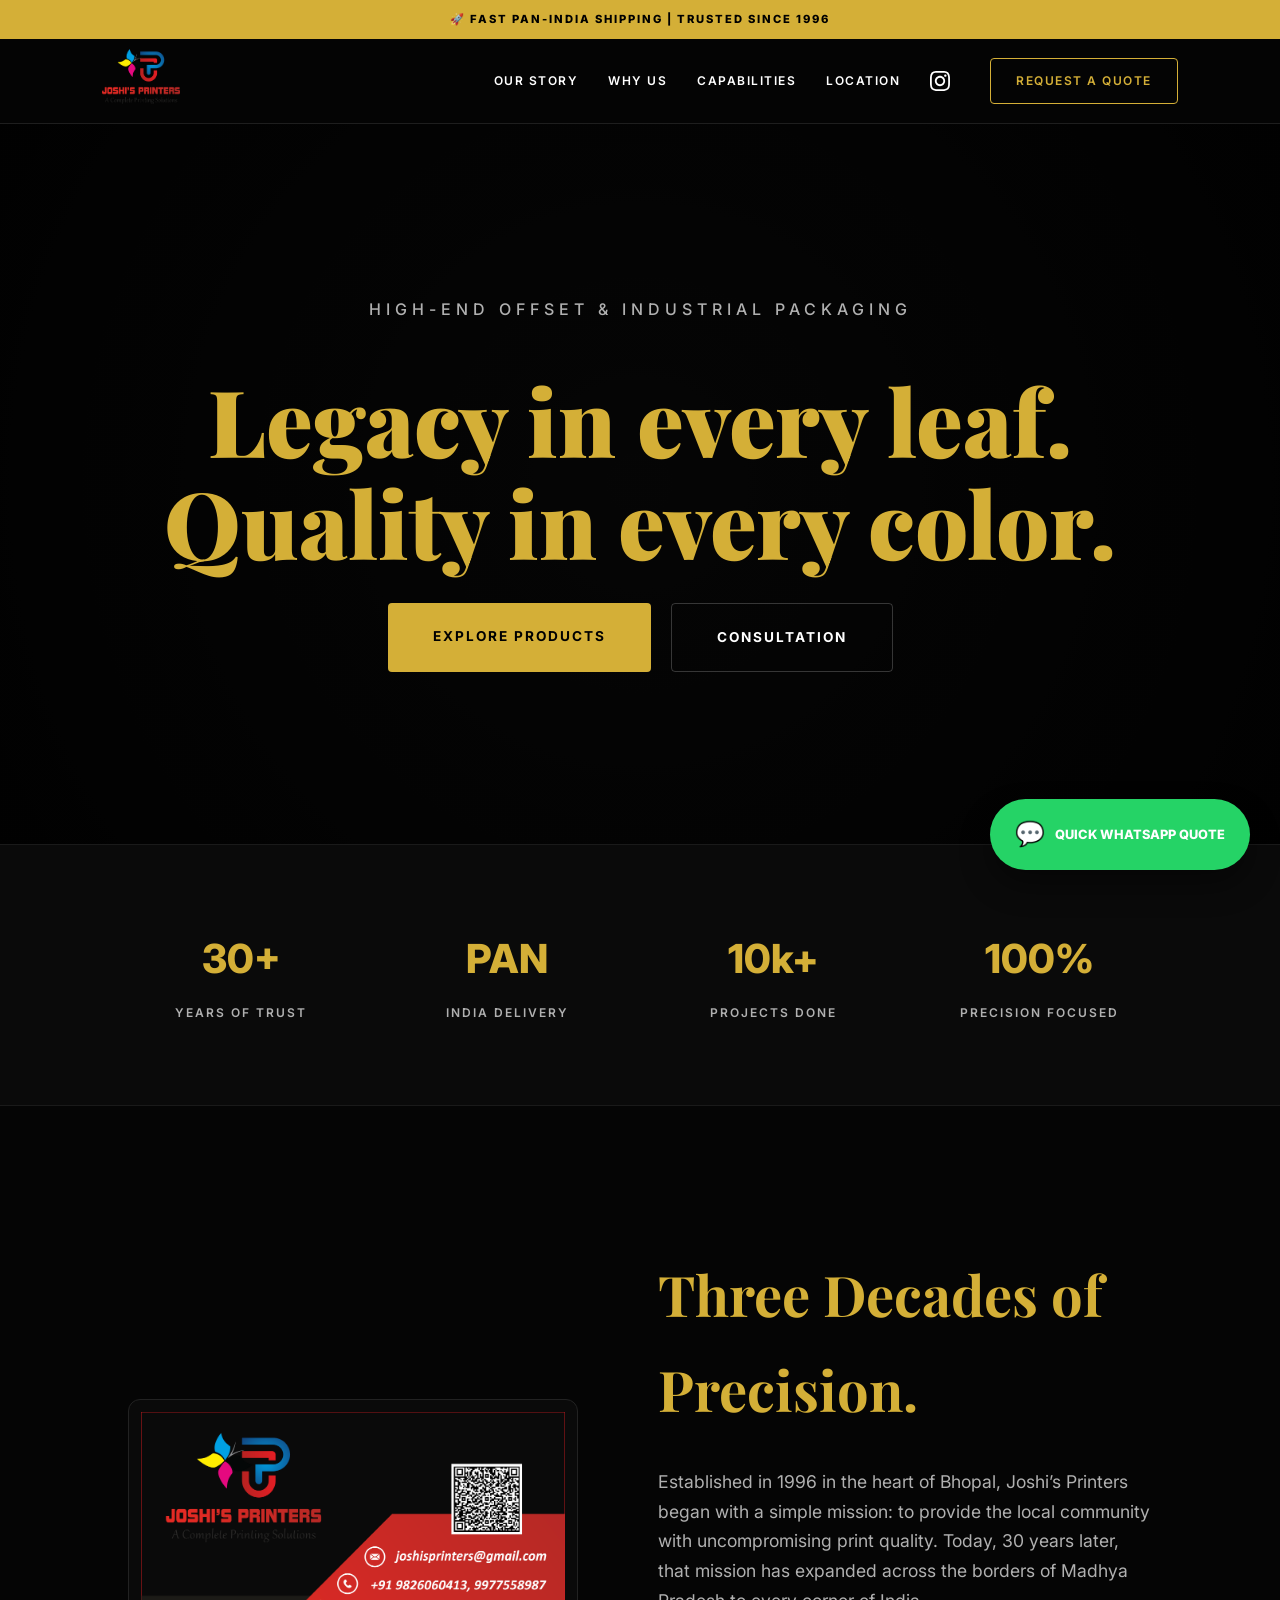
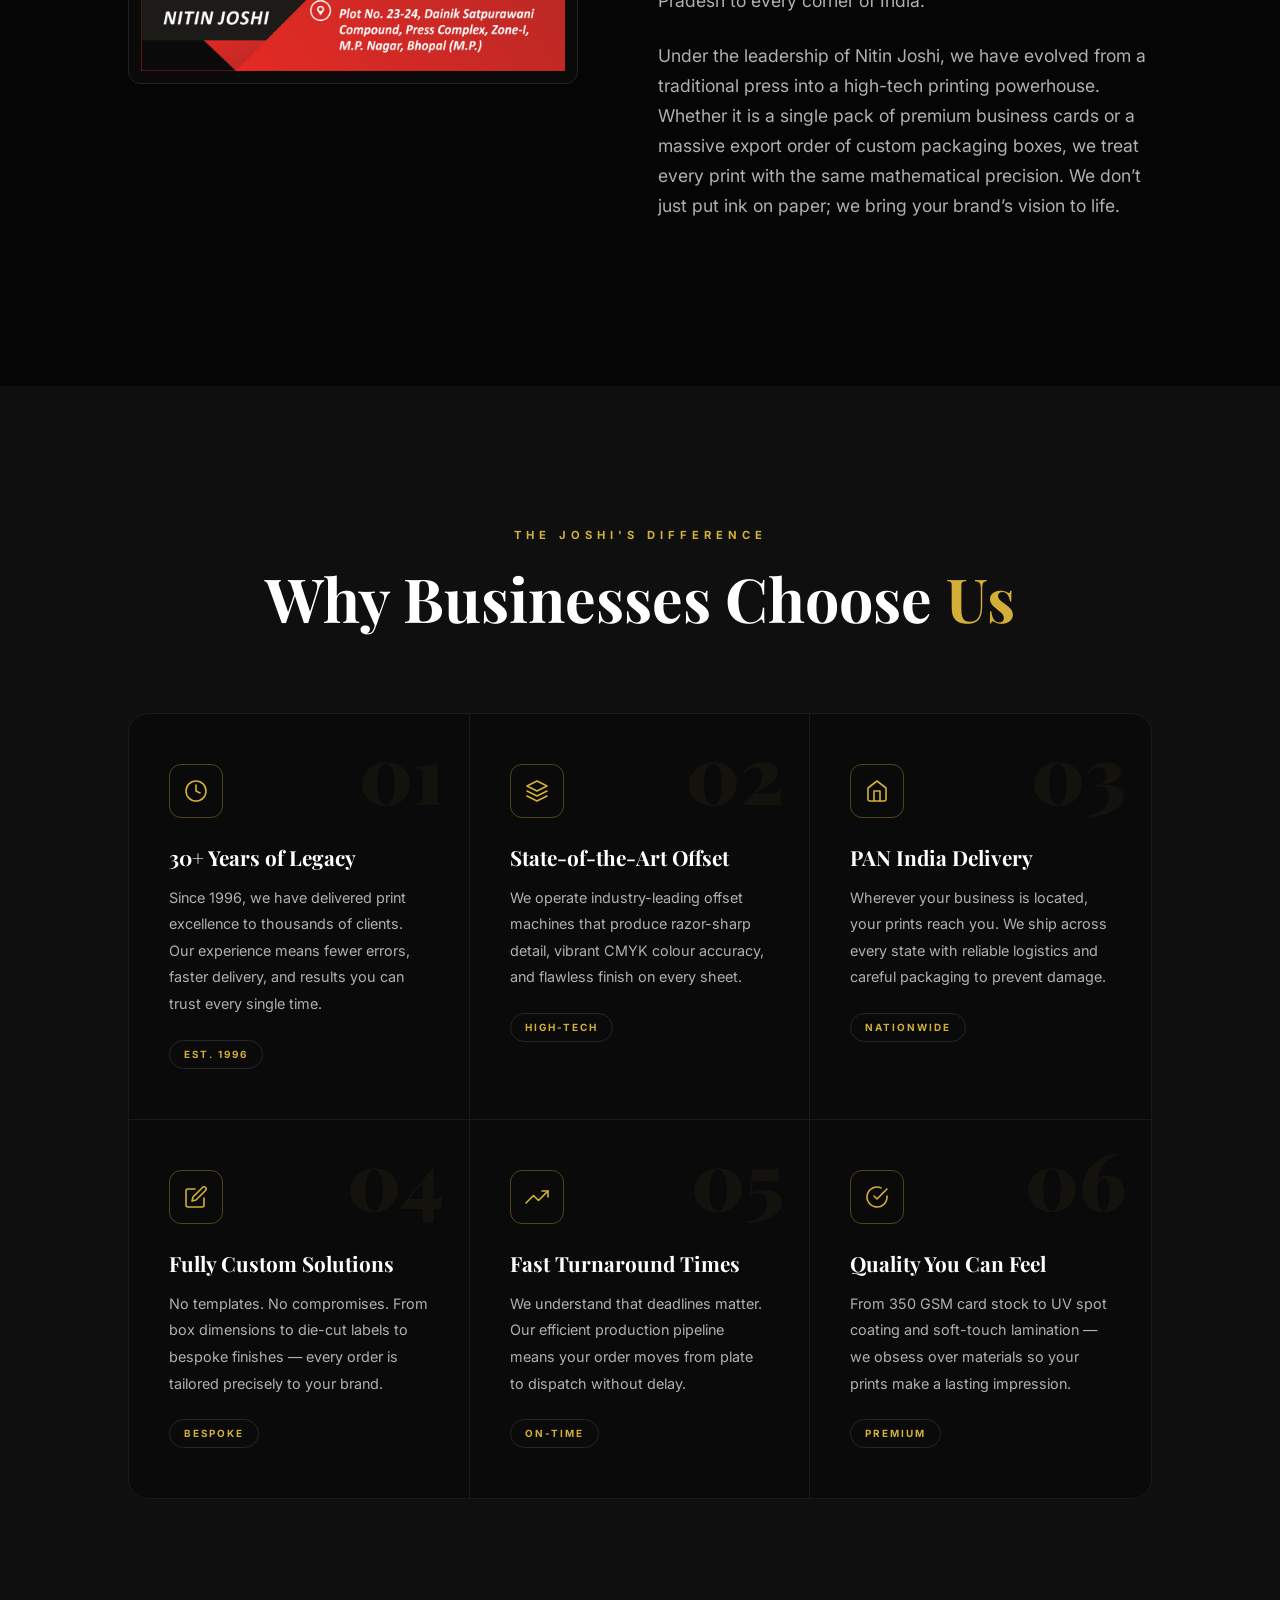
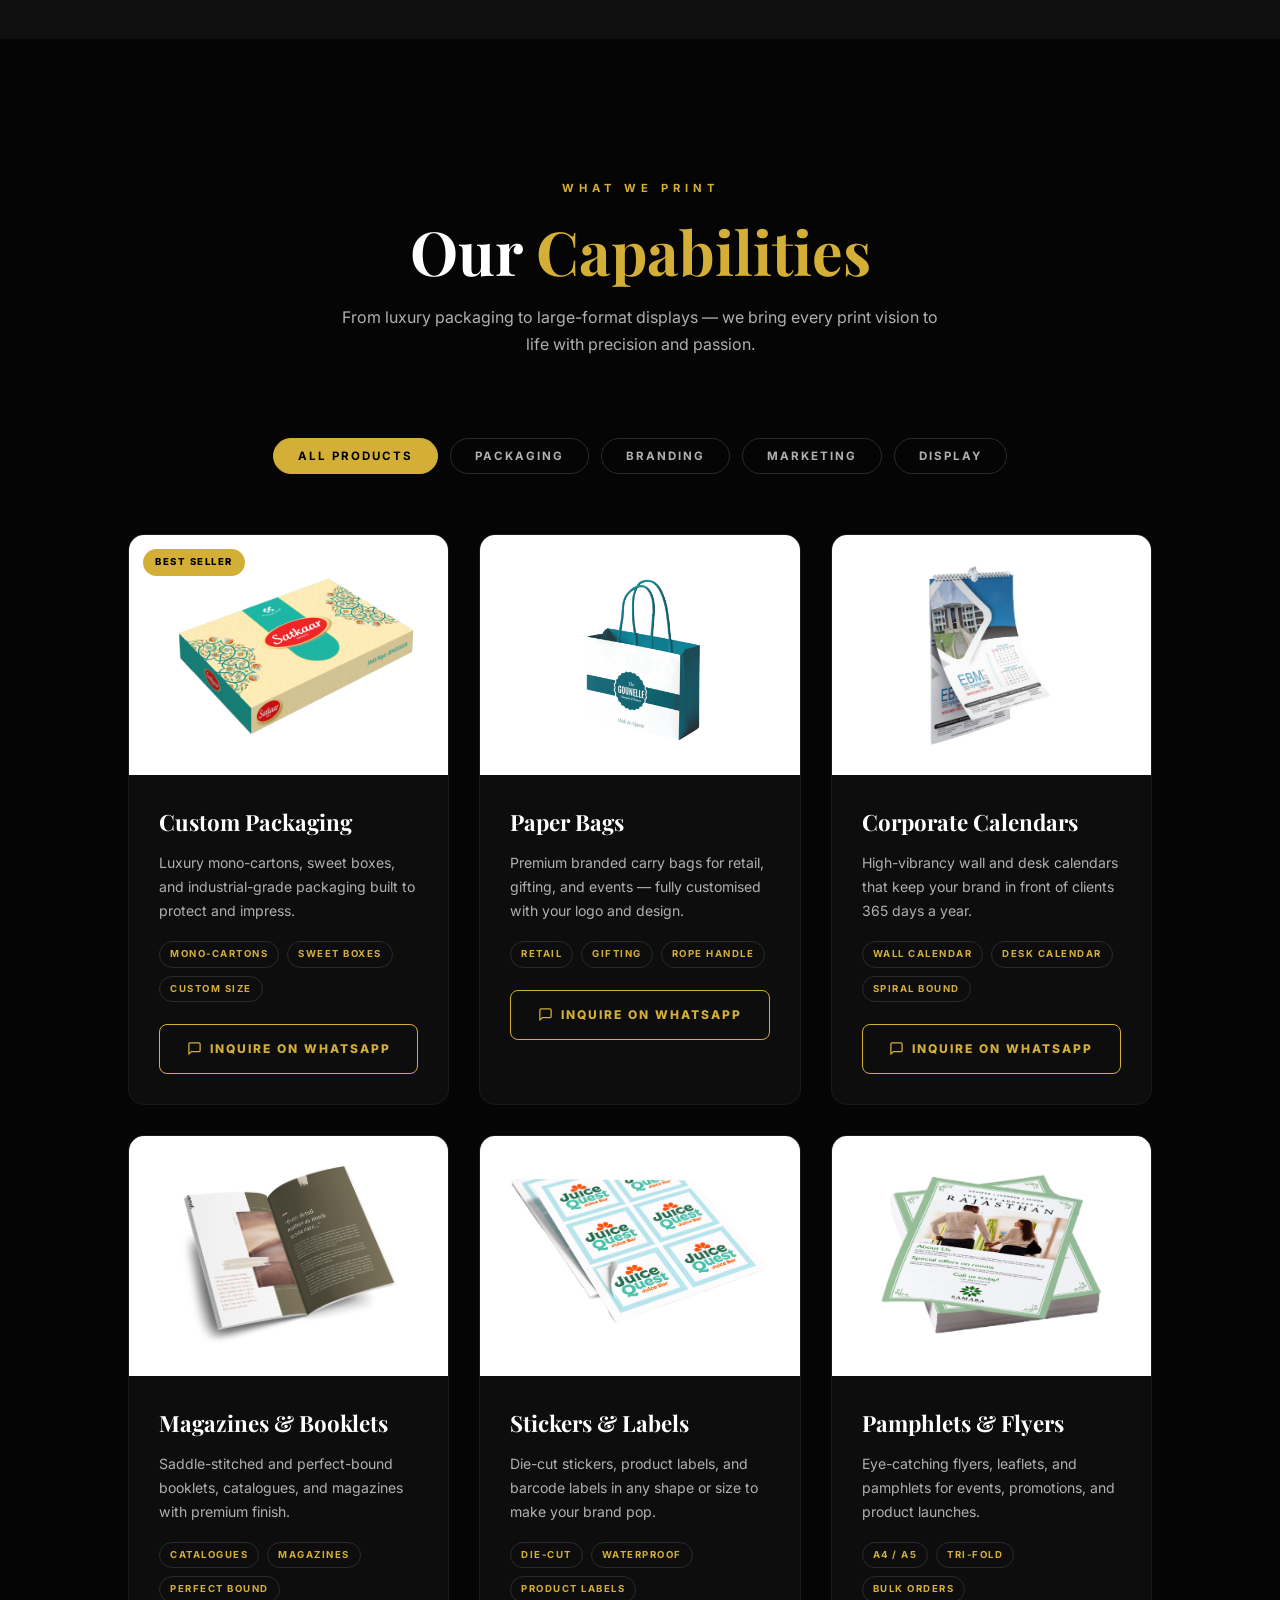
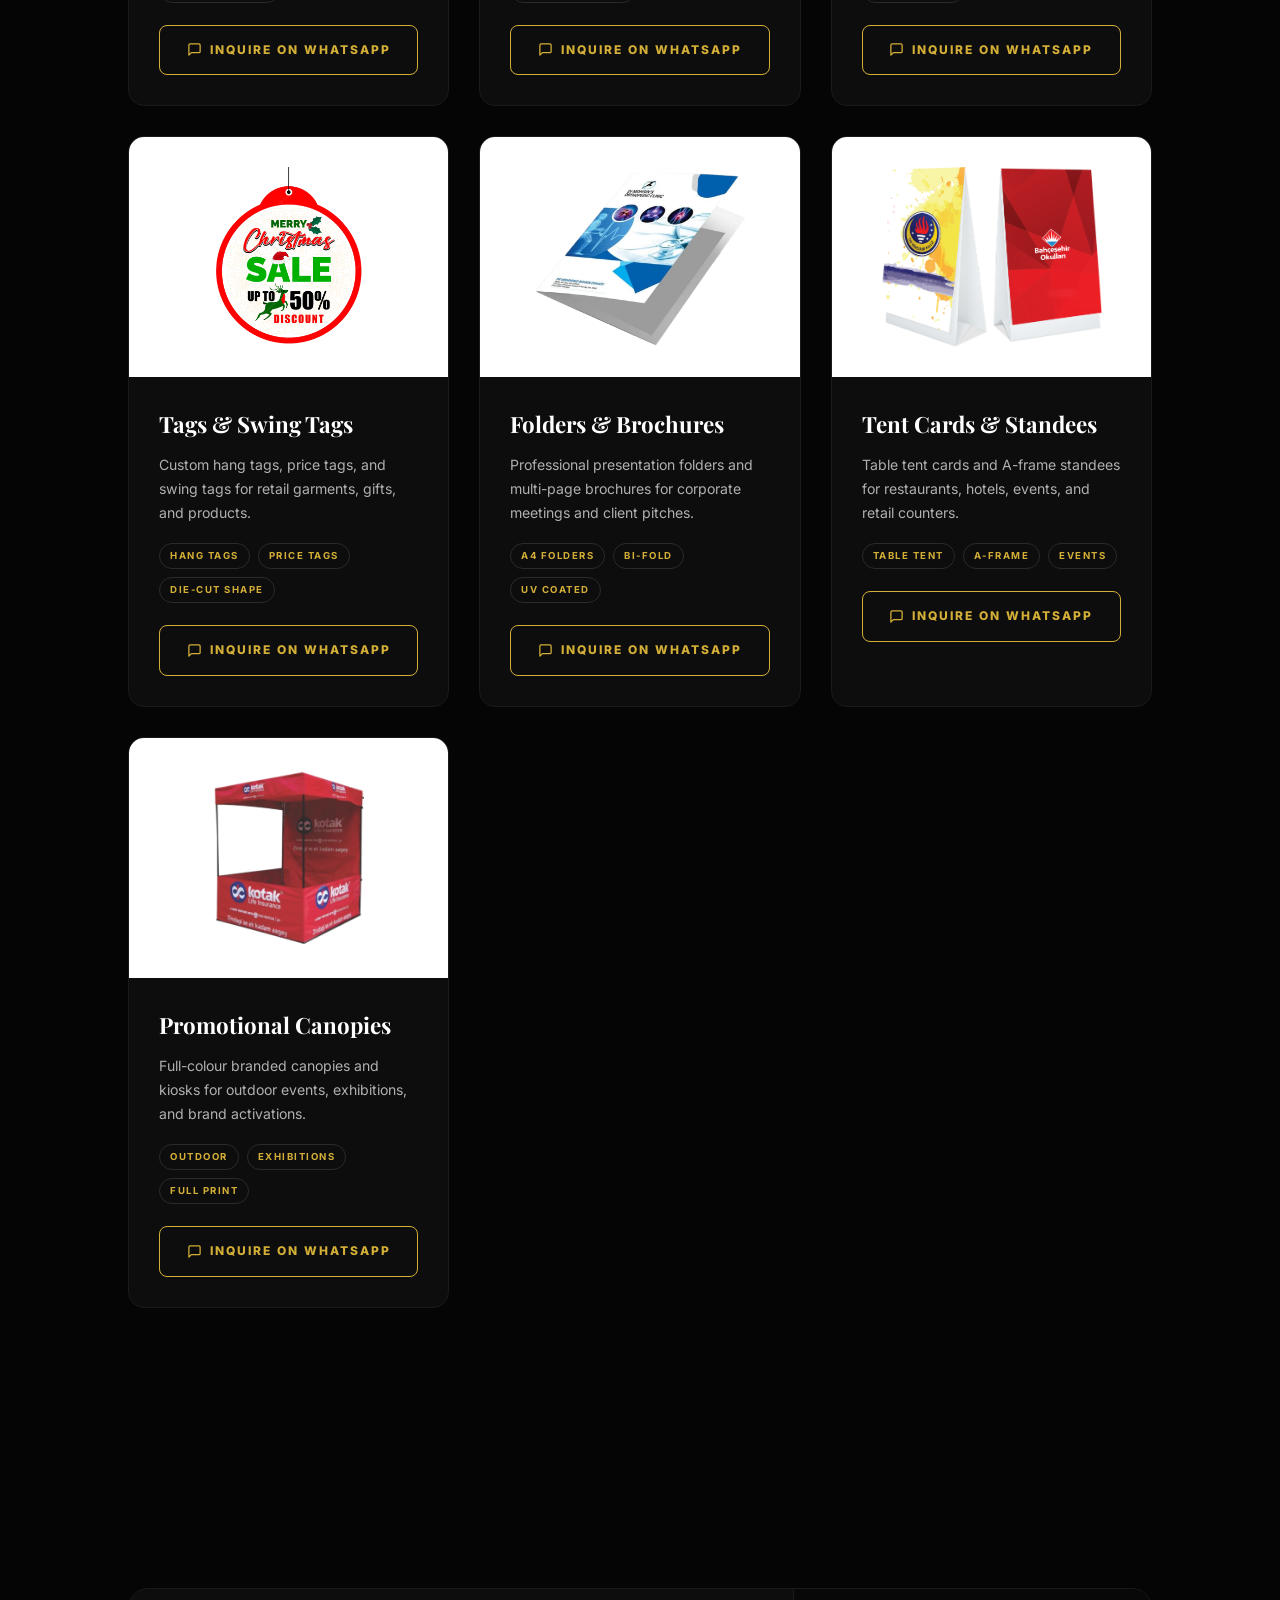
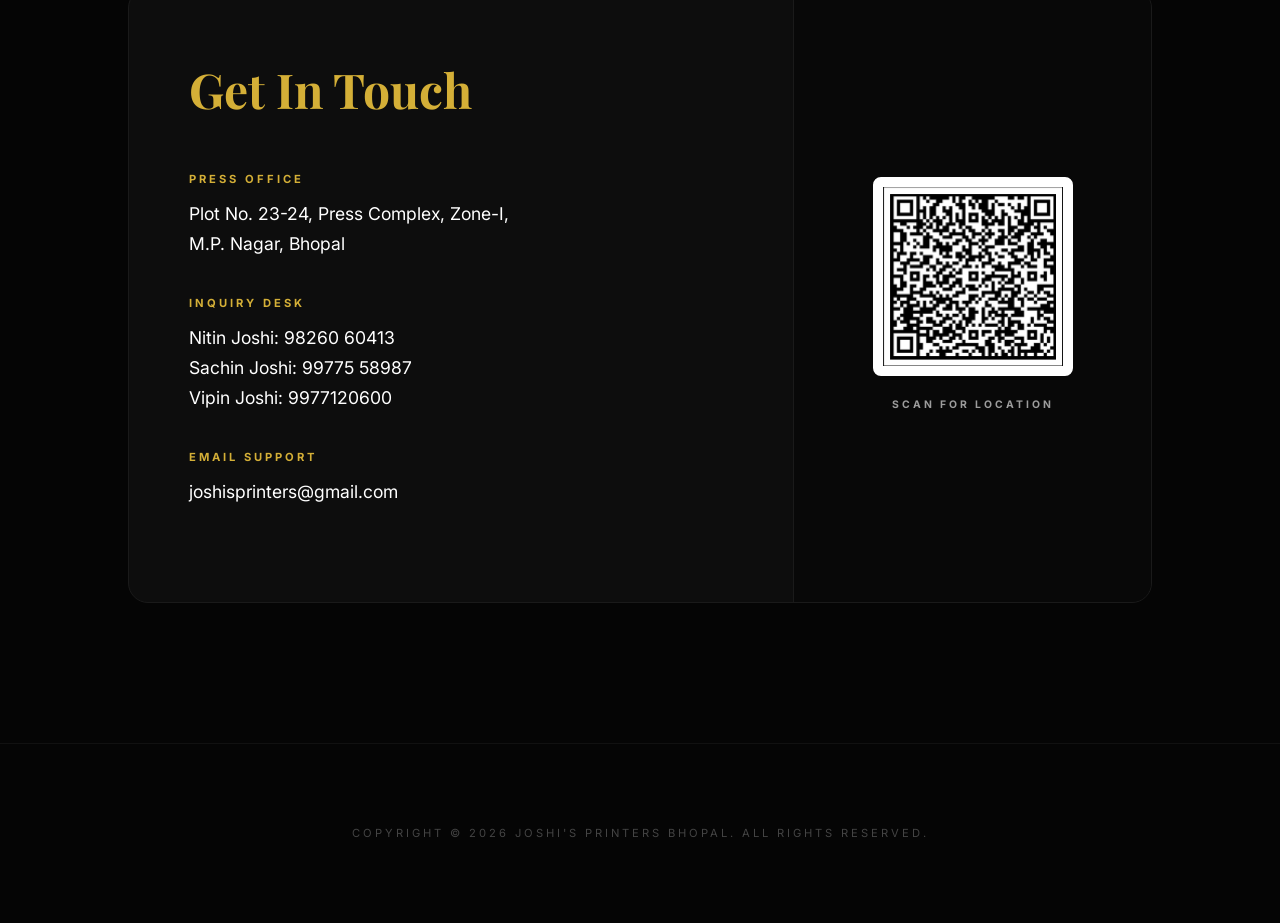
==== WEBSITE/index.html @ 4a7e97bb "Add files via upload portfolio" ====
<!DOCTYPE html>
<html lang="en">
<head>
    <meta charset="UTF-8">
    <meta name="viewport" content="width=device-width, initial-scale=1.0">
    <title>Joshi's Printers | Premium Printing & Packaging Bhopal</title>
    
    <link href="https://fonts.googleapis.com/css2?family=Inter:wght@300;400;600;700;800&family=Playfair+Display:wght@700;900&display=swap" rel="stylesheet">
    
    <style>
        :root {
            --bg-pure: #050505;
            --bg-section: #0f0f0f;
            --gold: #D4AF37;
            --text-main: #ffffff;
            --text-dim: #b0b0b0;
            --whatsapp: #25D366;
            --insta: #E4405F;
            --nav-height: 85px; 
            --transition-smooth: all 0.5s cubic-bezier(0.16, 1, 0.3, 1);
        }

        * { margin: 0; padding: 0; box-sizing: border-box; scroll-behavior: smooth; }
        body { background-color: var(--bg-pure); color: var(--text-main); font-family: 'Inter', sans-serif; line-height: 1.7; overflow-x: hidden; }

        .reveal { opacity: 0; transform: translateY(30px); transition: all 0.8s ease-out; }
        .reveal.active { opacity: 1; transform: translateY(0); }

        /* TOP BAR */
        .top-bar { background: var(--gold); color: #000; text-align: center; padding: 10px 0; font-size: 0.7rem; font-weight: 800; text-transform: uppercase; letter-spacing: 2px; z-index: 1002; }

        /* NAV */
        nav { display: flex; justify-content: space-between; align-items: center; padding: 0 8%; height: var(--nav-height); background: rgba(5,5,5,0.9); backdrop-filter: blur(15px); position: sticky; top: 0; z-index: 1000; border-bottom: 1px solid rgba(255,255,255,0.1); transition: var(--transition-smooth); }
        nav.scrolled { height: 70px; background: #000; border-bottom: 1px solid var(--gold); }
        .nav-logo img { height: 55px; width: auto; transition: var(--transition-smooth); }
        nav.scrolled .nav-logo img { height: 45px; }
        .nav-links { display: flex; gap: 30px; align-items: center; }
        .nav-links a { color: var(--text-main); text-decoration: none; font-size: 0.75rem; text-transform: uppercase; letter-spacing: 1.5px; font-weight: 600; transition: var(--transition-smooth); position: relative; }
        .nav-links a:hover { color: var(--gold); }
        .nav-links a::after { content: ''; position: absolute; width: 0; height: 1px; bottom: -5px; left: 0; background: var(--gold); transition: var(--transition-smooth); }
        .nav-links a:hover::after { width: 100%; }
        .quote-btn { border: 1px solid var(--gold); padding: 12px 25px; color: var(--gold) !important; border-radius: 4px; font-size: 0.75rem !important; margin-left: 10px; }
        .quote-btn:hover { background: var(--gold); color: #000 !important; }
        .insta-nav svg { width: 20px; height: 20px; fill: #fff; transition: var(--transition-smooth); display: block; }
        .insta-nav:hover svg { fill: var(--insta); transform: translateY(-2px); }
        .menu-toggle { display: none; cursor: pointer; flex-direction: column; gap: 6px; }
        .menu-toggle span { width: 30px; height: 2px; background: var(--gold); transition: 0.3s; }

        /* HERO */
        .hero { min-height: 80vh; display: flex; align-items: center; justify-content: center; text-align: center; padding: 100px 10%; background: linear-gradient(rgba(0,0,0,0.8), rgba(0,0,0,0.8)), radial-gradient(circle at center, #1a1a1a 0%, #050505 100%); }
        .hero-content { max-width: 1000px; width: 100%; }
        .hero h1 { font-family: 'Playfair Display', serif; font-size: clamp(2.8rem, 8vw, 5.8rem); color: var(--gold); line-height: 1.1; margin-bottom: 30px; font-weight: 900; }
        .hero p { color: var(--text-dim); margin-bottom: 45px; letter-spacing: 5px; text-transform: uppercase; font-weight: 500; font-size: 1rem; }
        .btn-container { display: flex; gap: 20px; justify-content: center; flex-wrap: wrap; }
        .btn { padding: 22px 45px; text-decoration: none; font-weight: 700; border-radius: 4px; transition: var(--transition-smooth); text-transform: uppercase; font-size: 0.85rem; letter-spacing: 2px; }
        .btn-gold { background: var(--gold); color: #000; }
        .btn-outline { background: transparent; color: #fff; border: 1px solid rgba(255,255,255,0.2); }
        .btn:hover { transform: translateY(-8px); background: #fff; color: #000; box-shadow: 0 20px 40px rgba(0,0,0,0.5); }

        /* STATS BAR */
        .values-bar { background: #0a0a0a; padding: 80px 10%; display: grid; grid-template-columns: repeat(auto-fit, minmax(200px, 1fr)); gap: 40px; border-top: 1px solid #1a1a1a; border-bottom: 1px solid #1a1a1a; }
        .value-item { text-align: center; }
        .value-item .val-num { color: var(--gold); font-size: 2.5rem; font-weight: 800; display: block; margin-bottom: 5px; }
        .value-item .val-text { color: var(--text-dim); font-size: 0.75rem; text-transform: uppercase; letter-spacing: 2px; font-weight: 600; }

        /* ABOUT */
        .section-about { padding: 140px 10%; }
        .about-grid { display: grid; grid-template-columns: 1fr 1.1fr; gap: 80px; align-items: center; max-width: 1200px; margin: 0 auto; }
        .about-img img { width: 100%; border: 1px solid #222; padding: 12px; background: #0a0a0a; border-radius: 12px; }
        .about-text h2 { font-family: 'Playfair Display', serif; font-size: clamp(2.5rem, 5vw, 3.5rem); margin-bottom: 30px; color: var(--gold); }
        .about-text p { color: var(--text-dim); font-size: 1.1rem; margin-bottom: 25px; }

        /* WHY CHOOSE US */
        .section-why { padding: 140px 10%; background: var(--bg-section); position: relative; overflow: hidden; }
        .section-why::before { content: 'WHY US'; position: absolute; top: 50%; left: 50%; transform: translate(-50%, -50%); font-family: 'Playfair Display', serif; font-size: clamp(6rem, 18vw, 15rem); font-weight: 900; color: rgba(212,175,55,0.03); white-space: nowrap; pointer-events: none; letter-spacing: 10px; z-index: 0; }
        .section-header { text-align: center; margin-bottom: 80px; position: relative; z-index: 1; }
        .section-header .eyebrow { color: var(--gold); font-size: 0.7rem; text-transform: uppercase; letter-spacing: 5px; font-weight: 700; display: block; margin-bottom: 18px; }
        .section-header h2 { font-family: 'Playfair Display', serif; font-size: clamp(2.2rem, 5vw, 3.8rem); color: var(--text-main); line-height: 1.15; }
        .section-header h2 span { color: var(--gold); }
        .why-grid { display: grid; grid-template-columns: repeat(3, 1fr); max-width: 1200px; margin: 0 auto; border: 1px solid #1a1a1a; border-radius: 20px; overflow: hidden; position: relative; z-index: 1; }
        .why-card { background: #0a0a0a; padding: 50px 40px; position: relative; transition: var(--transition-smooth); border-right: 1px solid #1a1a1a; border-bottom: 1px solid #1a1a1a; overflow: hidden; }
        .why-card:nth-child(3n) { border-right: none; }
        .why-card:nth-child(n+4) { border-bottom: none; }
        .why-card::after { content: ''; position: absolute; bottom: 0; left: 0; width: 0; height: 2px; background: var(--gold); transition: var(--transition-smooth); }
        .why-card:hover { background: #111; }
        .why-card:hover::after { width: 100%; }
        .why-card:hover .why-icon-wrap { background: var(--gold); border-color: var(--gold); }
        .why-card:hover .why-icon-wrap svg { stroke: #000; }
        .why-num { position: absolute; top: 18px; right: 25px; font-family: 'Playfair Display', serif; font-size: 5rem; font-weight: 900; color: rgba(212,175,55,0.05); line-height: 1; transition: var(--transition-smooth); user-select: none; }
        .why-card:hover .why-num { color: rgba(212,175,55,0.12); }
        .why-icon-wrap { width: 54px; height: 54px; border: 1px solid rgba(212,175,55,0.35); border-radius: 12px; display: flex; align-items: center; justify-content: center; margin-bottom: 26px; transition: var(--transition-smooth); }
        .why-icon-wrap svg { width: 24px; height: 24px; stroke: var(--gold); fill: none; stroke-width: 1.6; stroke-linecap: round; stroke-linejoin: round; transition: var(--transition-smooth); }
        .why-card h3 { font-family: 'Playfair Display', serif; font-size: 1.3rem; color: var(--text-main); margin-bottom: 14px; line-height: 1.3; }
        .why-card p { color: var(--text-dim); font-size: 0.9rem; line-height: 1.85; }
        .why-tag { display: inline-block; margin-top: 22px; padding: 5px 14px; border: 1px solid #252525; border-radius: 20px; font-size: 0.62rem; letter-spacing: 2px; text-transform: uppercase; color: var(--gold); font-weight: 700; }

        /* CAPABILITIES */
        .section-work { padding: 140px 10%; background: var(--bg-pure); }
        .work-section-header { text-align: center; margin-bottom: 80px; }
        .work-section-header .eyebrow { color: var(--gold); font-size: 0.7rem; text-transform: uppercase; letter-spacing: 5px; font-weight: 700; display: block; margin-bottom: 18px; }
        .work-section-header h2 { font-family: 'Playfair Display', serif; font-size: clamp(2.2rem, 5vw, 3.8rem); color: var(--text-main); line-height: 1.15; }
        .work-section-header h2 span { color: var(--gold); }
        .work-section-header p { color: var(--text-dim); margin-top: 18px; font-size: 1rem; max-width: 600px; margin-left: auto; margin-right: auto; }

        /* FILTER TABS */
        .filter-tabs { display: flex; justify-content: center; gap: 12px; flex-wrap: wrap; margin-bottom: 60px; }
        .filter-btn { padding: 10px 24px; border: 1px solid #2a2a2a; background: transparent; color: var(--text-dim); font-size: 0.72rem; font-weight: 700; text-transform: uppercase; letter-spacing: 2px; border-radius: 30px; cursor: pointer; transition: var(--transition-smooth); font-family: 'Inter', sans-serif; }
        .filter-btn:hover, .filter-btn.active { background: var(--gold); color: #000; border-color: var(--gold); }

        /* PRODUCT GRID */
        .work-grid { display: grid; grid-template-columns: repeat(auto-fill, minmax(300px, 1fr)); gap: 30px; max-width: 1300px; margin: 0 auto; }

        .work-card { background: #0d0d0d; border: 1px solid #1a1a1a; border-radius: 16px; overflow: hidden; transition: var(--transition-smooth); position: relative; }
        .work-card:hover { transform: translateY(-10px); border-color: var(--gold); box-shadow: 0 25px 50px rgba(0,0,0,0.6); }

        .work-img { height: 240px; background: #fff; display: flex; align-items: center; justify-content: center; padding: 30px; overflow: hidden; position: relative; }
        .work-img img { max-width: 100%; max-height: 100%; object-fit: contain; transition: var(--transition-smooth); }
        .work-card:hover .work-img img { transform: scale(1.06); }

        .work-badge { position: absolute; top: 14px; left: 14px; background: var(--gold); color: #000; font-size: 0.6rem; font-weight: 800; text-transform: uppercase; letter-spacing: 1.5px; padding: 5px 12px; border-radius: 20px; }

        .work-info { padding: 28px 30px 30px; }
        .work-info h3 { font-family: 'Playfair Display', serif; font-size: 1.4rem; color: var(--text-main); margin-bottom: 10px; }
        .work-info p { color: var(--text-dim); font-size: 0.88rem; line-height: 1.7; margin-bottom: 18px; }

        .work-tags { display: flex; flex-wrap: wrap; gap: 8px; margin-bottom: 22px; }
        .work-tag { font-size: 0.6rem; font-weight: 700; text-transform: uppercase; letter-spacing: 1.5px; color: var(--gold); border: 1px solid #2a2a2a; padding: 4px 10px; border-radius: 20px; }

        .shop-btn { display: flex; align-items: center; justify-content: center; gap: 8px; width: 100%; background: transparent; color: var(--gold); text-decoration: none; padding: 14px; font-size: 0.75rem; font-weight: 800; text-transform: uppercase; border-radius: 8px; letter-spacing: 2px; transition: 0.3s; border: 1px solid var(--gold); }
        .shop-btn:hover { background: var(--gold); color: #000; }
        .shop-btn svg { width: 15px; height: 15px; fill: none; stroke: currentColor; stroke-width: 2; stroke-linecap: round; stroke-linejoin: round; }

        /* CONTACT */
        .section-contact { padding: 140px 10%; }
        .contact-box { background: #0d0d0d; border: 1px solid #1a1a1a; display: grid; grid-template-columns: 1.3fr 0.7fr; max-width: 1100px; margin: 0 auto; border-radius: 20px; overflow: hidden; }
        .contact-details { padding: 60px; }
        .detail-item label { color: var(--gold); font-size: 0.7rem; text-transform: uppercase; letter-spacing: 3px; display: block; margin-bottom: 10px; font-weight: 700; }
        .detail-item p { margin-bottom: 35px; font-size: 1.1rem; color: var(--text-main); }
        .qr-side { background: #080808; display: flex; flex-direction: column; align-items: center; justify-content: center; padding: 40px; border-left: 1px solid #1a1a1a; }
        .qr-side img { width: 200px; border: 10px solid #fff; margin-bottom: 20px; border-radius: 8px; }

        /* FLOATING WHATSAPP */
        .float-ws { position: fixed; bottom: 30px; right: 30px; background: var(--whatsapp); color: white; padding: 15px 25px; border-radius: 50px; text-decoration: none; font-size: 0.8rem; font-weight: 800; box-shadow: 0 15px 30px rgba(0,0,0,0.4); z-index: 2000; display: flex; align-items: center; gap: 10px; transition: var(--transition-smooth); }
        .float-ws:hover { transform: scale(1.05); background: #1eb956; }

        footer { text-align: center; padding: 80px 10%; color: #444; border-top: 1px solid #111; font-size: 0.7rem; letter-spacing: 3px; }

        /* RESPONSIVE */
        @media (max-width: 968px) {
            .nav-links { position: fixed; top: var(--nav-height); left: -100%; flex-direction: column; background: #000; width: 100%; padding: 50px 0; transition: 0.5s; border-bottom: 1px solid var(--gold); }
            .nav-links.active { left: 0; }
            .menu-toggle { display: flex; }
            .about-grid, .contact-box { grid-template-columns: 1fr; }
            .why-grid { grid-template-columns: 1fr; }
            .why-card { border-right: none !important; }
            .why-card:last-child { border-bottom: none; }
            .hero h1 { font-size: 3.2rem; }
            .contact-details { padding: 40px; }
            .qr-side { border-left: none; border-top: 1px solid #1a1a1a; }
            .work-grid { grid-template-columns: 1fr; }
        }
    </style>
</head>
<body>

    <div class="top-bar">🚀 Fast PAN-India Shipping | Trusted Since 1996</div>

    <a href="https://wa.me/919826060413?text=Namaste!%20I'm%20interested%20in%20your%20printing%20services." class="float-ws" target="_blank">
        <span style="font-size: 1.5rem;">💬</span> QUICK WHATSAPP QUOTE
    </a>

    <nav id="mainNav">
        <div class="nav-logo">
            <img src="001.png" alt="Joshi's Printers Logo">
        </div>
        <div class="menu-toggle" id="mobile-menu">
            <span></span><span></span><span></span>
        </div>
        <div class="nav-links" id="nav-menu">
            <a href="#about">Our Story</a>
            <a href="#why">Why Us</a>
            <a href="#work">Capabilities</a>
            <a href="#contact">Location</a>
            <a href="https://www.instagram.com/joshisprintersbpl" target="_blank" class="insta-nav">
                <svg viewBox="0 0 24 24" xmlns="http://www.w3.org/2000/svg"><path d="M12 2.163c3.204 0 3.584.012 4.85.07 1.366.062 2.633.332 3.608 1.308.975.975 1.245 2.242 1.308 3.607.058 1.266.07 1.646.07 4.85s-.012 3.584-.07 4.85c-.062 1.366-.332 2.633-1.308 3.608-.975.975-2.242 1.245-3.607 1.308-1.266.058-1.646.07-4.85.07s-3.584-.012-4.85-.07c-1.366-.062-2.633-.332-3.608-1.308-.975-.975-1.245-2.242-1.308-3.607-.058-1.266-.07-1.646-.07-4.85s.012-3.584.07-4.85c.062-1.366.332-2.633 1.308-3.608.975-.975 2.242-1.245 3.607-1.308 1.266-.058 1.646-.07 4.85-.07zm0-2.163c-3.259 0-3.667.014-4.947.072-4.358.2-6.78 2.618-6.98 6.98-.059 1.281-.073 1.689-.073 4.948s.014 3.667.072 4.947c.2 4.358 2.618 6.78 6.98 6.98 1.281.058 1.689.072 4.948.072s3.667-.014 4.947-.072c4.358-.2 6.78-2.618 6.98-6.98.058-1.281.072-1.689.072-4.948s-.014-3.667-.072-4.947c-.2-4.358-2.618-6.78-6.98-6.98-1.281-.058-1.689-.072-4.948-.072zm0 5.838c-3.403 0-6.162 2.759-6.162 6.162s2.759 6.163 6.162 6.163 6.162-2.759 6.162-6.163-2.759-6.162-6.162-6.162zm0 10.162c-2.209 0-4-1.79-4-4s1.791-4 4-4 4 1.791 4 4-1.791 4-4 4zm6.406-11.845c-.796 0-1.441.645-1.441 1.44s.645 1.44 1.441 1.44c.795 0 1.439-.645 1.439-1.44s-.644-1.44-1.439-1.44z"/></svg>
            </a>
            <a href="#contact" class="quote-btn">REQUEST A QUOTE</a>
        </div>
    </nav>

    <!-- HERO -->
    <header class="hero">
        <div class="hero-content reveal">
            <p>High-End Offset & Industrial Packaging</p>
            <h1>Legacy in every leaf.<br>Quality in every color.</h1>
            <div class="btn-container">
                <a href="#work" class="btn btn-gold">Explore Products</a>
                <a href="https://wa.me/919826060413" class="btn btn-outline">Consultation</a>
            </div>
        </div>
    </header>

    <!-- STATS -->
    <div class="values-bar reveal">
        <div class="value-item"><span class="val-num">30+</span><span class="val-text">Years of Trust</span></div>
        <div class="value-item"><span class="val-num">PAN</span><span class="val-text">India Delivery</span></div>
        <div class="value-item"><span class="val-num">10k+</span><span class="val-text">Projects Done</span></div>
        <div class="value-item"><span class="val-num">100%</span><span class="val-text">Precision Focused</span></div>
    </div>

    <!-- ABOUT -->
    <section class="section-about" id="about">
        <div class="about-grid">
            <div class="about-img reveal">
                <img src="003.png" alt="Joshi's Printers Offset Facility">
            </div>
            <div class="about-text reveal">
                <h2>Three Decades of Precision.</h2>
                <p>Established in 1996 in the heart of Bhopal, Joshi’s Printers began with a simple mission: to provide the local community with uncompromising print quality. Today, 30 years later, that mission has expanded across the borders of Madhya Pradesh to every corner of India.</p>
                <p>Under the leadership of Nitin Joshi, we have evolved from a traditional press into a high-tech printing powerhouse. Whether it is a single pack of premium business cards or a massive export order of custom packaging boxes, we treat every print with the same mathematical precision. We don’t just put ink on paper; we bring your brand’s vision to life.</p>
            </div>
        </div>
    </section>

    <!-- WHY CHOOSE US -->
    <section class="section-why" id="why">
        <div class="section-header reveal">
            <span class="eyebrow">The Joshi's Difference</span>
            <h2>Why Businesses Choose <span>Us</span></h2>
        </div>
        <div class="why-grid">
            <div class="why-card reveal">
                <span class="why-num">01</span>
                <div class="why-icon-wrap"><svg viewBox="0 0 24 24"><circle cx="12" cy="12" r="10"/><path d="M12 6v6l4 2"/></svg></div>
                <h3>30+ Years of Legacy</h3>
                <p>Since 1996, we have delivered print excellence to thousands of clients. Our experience means fewer errors, faster delivery, and results you can trust every single time.</p>
                <span class="why-tag">Est. 1996</span>
            </div>
            <div class="why-card reveal">
                <span class="why-num">02</span>
                <div class="why-icon-wrap"><svg viewBox="0 0 24 24"><path d="M12 2L2 7l10 5 10-5-10-5z"/><path d="M2 17l10 5 10-5"/><path d="M2 12l10 5 10-5"/></svg></div>
                <h3>State-of-the-Art Offset</h3>
                <p>We operate industry-leading offset machines that produce razor-sharp detail, vibrant CMYK colour accuracy, and flawless finish on every sheet.</p>
                <span class="why-tag">High-Tech</span>
            </div>
            <div class="why-card reveal">
                <span class="why-num">03</span>
                <div class="why-icon-wrap"><svg viewBox="0 0 24 24"><path d="M3 9l9-7 9 7v11a2 2 0 01-2 2H5a2 2 0 01-2-2z"/><polyline points="9 22 9 12 15 12 15 22"/></svg></div>
                <h3>PAN India Delivery</h3>
                <p>Wherever your business is located, your prints reach you. We ship across every state with reliable logistics and careful packaging to prevent damage.</p>
                <span class="why-tag">Nationwide</span>
            </div>
            <div class="why-card reveal">
                <span class="why-num">04</span>
                <div class="why-icon-wrap"><svg viewBox="0 0 24 24"><path d="M11 4H4a2 2 0 00-2 2v14a2 2 0 002 2h14a2 2 0 002-2v-7"/><path d="M18.5 2.5a2.121 2.121 0 013 3L12 15l-4 1 1-4 9.5-9.5z"/></svg></div>
                <h3>Fully Custom Solutions</h3>
                <p>No templates. No compromises. From box dimensions to die-cut labels to bespoke finishes — every order is tailored precisely to your brand.</p>
                <span class="why-tag">Bespoke</span>
            </div>
            <div class="why-card reveal">
                <span class="why-num">05</span>
                <div class="why-icon-wrap"><svg viewBox="0 0 24 24"><polyline points="23 6 13.5 15.5 8.5 10.5 1 18"/><polyline points="17 6 23 6 23 12"/></svg></div>
                <h3>Fast Turnaround Times</h3>
                <p>We understand that deadlines matter. Our efficient production pipeline means your order moves from plate to dispatch without delay.</p>
                <span class="why-tag">On-Time</span>
            </div>
            <div class="why-card reveal">
                <span class="why-num">06</span>
                <div class="why-icon-wrap"><svg viewBox="0 0 24 24"><path d="M22 11.08V12a10 10 0 11-5.93-9.14"/><polyline points="22 4 12 14.01 9 11.01"/></svg></div>
                <h3>Quality You Can Feel</h3>
                <p>From 350 GSM card stock to UV spot coating and soft-touch lamination — we obsess over materials so your prints make a lasting impression.</p>
                <span class="why-tag">Premium</span>
            </div>
        </div>
    </section>

    <!-- CAPABILITIES -->
    <section class="section-work" id="work">
        <div class="work-section-header reveal">
            <span class="eyebrow">What We Print</span>
            <h2>Our <span>Capabilities</span></h2>
            <p>From luxury packaging to large-format displays — we bring every print vision to life with precision and passion.</p>
        </div>

        <div class="filter-tabs reveal">
            <button class="filter-btn active" onclick="filterCards('all', this)">All Products</button>
            <button class="filter-btn" onclick="filterCards('packaging', this)">Packaging</button>
            <button class="filter-btn" onclick="filterCards('branding', this)">Branding</button>
            <button class="filter-btn" onclick="filterCards('marketing', this)">Marketing</button>
            <button class="filter-btn" onclick="filterCards('display', this)">Display</button>
        </div>

        <div class="work-grid">

            <div class="work-card reveal" data-category="packaging">
                <div class="work-img">
                    <span class="work-badge">Best Seller</span>
                    <img src="007.png" alt="Custom Packaging">
                </div>
                <div class="work-info">
                    <h3>Custom Packaging</h3>
                    <p>Luxury mono-cartons, sweet boxes, and industrial-grade packaging built to protect and impress.</p>
                    <div class="work-tags">
                        <span class="work-tag">Mono-Cartons</span>
                        <span class="work-tag">Sweet Boxes</span>
                        <span class="work-tag">Custom Size</span>
                    </div>
                    <a href="https://wa.me/919826060413?text=Hi!%20I'm%20interested%20in%20Custom%20Packaging." class="shop-btn">
                        <svg viewBox="0 0 24 24"><path d="M21 15a2 2 0 01-2 2H7l-4 4V5a2 2 0 012-2h14a2 2 0 012 2z"/></svg>
                        Inquire on WhatsApp
                    </a>
                </div>
            </div>

            <div class="work-card reveal" data-category="packaging">
                <div class="work-img">
                    <img src="008.png" alt="Paper Bags">
                </div>
                <div class="work-info">
                    <h3>Paper Bags</h3>
                    <p>Premium branded carry bags for retail, gifting, and events — fully customised with your logo and design.</p>
                    <div class="work-tags">
                        <span class="work-tag">Retail</span>
                        <span class="work-tag">Gifting</span>
                        <span class="work-tag">Rope Handle</span>
                    </div>
                    <a href="https://wa.me/919826060413?text=Hi!%20I'm%20interested%20in%20Paper%20Bags." class="shop-btn">
                        <svg viewBox="0 0 24 24"><path d="M21 15a2 2 0 01-2 2H7l-4 4V5a2 2 0 012-2h14a2 2 0 012 2z"/></svg>
                        Inquire on WhatsApp
                    </a>
                </div>
            </div>

            <div class="work-card reveal" data-category="branding">
                <div class="work-img">
                    <img src="004.png" alt="Calendars">
                </div>
                <div class="work-info">
                    <h3>Corporate Calendars</h3>
                    <p>High-vibrancy wall and desk calendars that keep your brand in front of clients 365 days a year.</p>
                    <div class="work-tags">
                        <span class="work-tag">Wall Calendar</span>
                        <span class="work-tag">Desk Calendar</span>
                        <span class="work-tag">Spiral Bound</span>
                    </div>
                    <a href="https://wa.me/919826060413?text=Hi!%20I'm%20interested%20in%20Calendars." class="shop-btn">
                        <svg viewBox="0 0 24 24"><path d="M21 15a2 2 0 01-2 2H7l-4 4V5a2 2 0 012-2h14a2 2 0 012 2z"/></svg>
                        Inquire on WhatsApp
                    </a>
                </div>
            </div>

            <div class="work-card reveal" data-category="branding">
                <div class="work-img">
                    <img src="005.png" alt="Magazines & Booklets">
                </div>
                <div class="work-info">
                    <h3>Magazines & Booklets</h3>
                    <p>Saddle-stitched and perfect-bound booklets, catalogues, and magazines with premium finish.</p>
                    <div class="work-tags">
                        <span class="work-tag">Catalogues</span>
                        <span class="work-tag">Magazines</span>
                        <span class="work-tag">Perfect Bound</span>
                    </div>
                    <a href="https://wa.me/919826060413?text=Hi!%20I'm%20interested%20in%20Magazines%20and%20Booklets." class="shop-btn">
                        <svg viewBox="0 0 24 24"><path d="M21 15a2 2 0 01-2 2H7l-4 4V5a2 2 0 012-2h14a2 2 0 012 2z"/></svg>
                        Inquire on WhatsApp
                    </a>
                </div>
            </div>

            <div class="work-card reveal" data-category="marketing">
                <div class="work-img">
                    <img src="009.png" alt="Stickers & Labels">
                </div>
                <div class="work-info">
                    <h3>Stickers & Labels</h3>
                    <p>Die-cut stickers, product labels, and barcode labels in any shape or size to make your brand pop.</p>
                    <div class="work-tags">
                        <span class="work-tag">Die-Cut</span>
                        <span class="work-tag">Waterproof</span>
                        <span class="work-tag">Product Labels</span>
                    </div>
                    <a href="https://wa.me/919826060413?text=Hi!%20I'm%20interested%20in%20Stickers%20and%20Labels." class="shop-btn">
                        <svg viewBox="0 0 24 24"><path d="M21 15a2 2 0 01-2 2H7l-4 4V5a2 2 0 012-2h14a2 2 0 012 2z"/></svg>
                        Inquire on WhatsApp
                    </a>
                </div>
            </div>

            <div class="work-card reveal" data-category="marketing">
                <div class="work-img">
                    <img src="010.png" alt="Pamphlets & Flyers">
                </div>
                <div class="work-info">
                    <h3>Pamphlets & Flyers</h3>
                    <p>Eye-catching flyers, leaflets, and pamphlets for events, promotions, and product launches.</p>
                    <div class="work-tags">
                        <span class="work-tag">A4 / A5</span>
                        <span class="work-tag">Tri-Fold</span>
                        <span class="work-tag">Bulk Orders</span>
                    </div>
                    <a href="https://wa.me/919826060413?text=Hi!%20I'm%20interested%20in%20Pamphlets%20and%20Flyers." class="shop-btn">
                        <svg viewBox="0 0 24 24"><path d="M21 15a2 2 0 01-2 2H7l-4 4V5a2 2 0 012-2h14a2 2 0 012 2z"/></svg>
                        Inquire on WhatsApp
                    </a>
                </div>
            </div>

            <div class="work-card reveal" data-category="marketing">
                <div class="work-img">
                    <img src="011.png" alt="Tags & Swing Tags">
                </div>
                <div class="work-info">
                    <h3>Tags & Swing Tags</h3>
                    <p>Custom hang tags, price tags, and swing tags for retail garments, gifts, and products.</p>
                    <div class="work-tags">
                        <span class="work-tag">Hang Tags</span>
                        <span class="work-tag">Price Tags</span>
                        <span class="work-tag">Die-Cut Shape</span>
                    </div>
                    <a href="https://wa.me/919826060413?text=Hi!%20I'm%20interested%20in%20Tags." class="shop-btn">
                        <svg viewBox="0 0 24 24"><path d="M21 15a2 2 0 01-2 2H7l-4 4V5a2 2 0 012-2h14a2 2 0 012 2z"/></svg>
                        Inquire on WhatsApp
                    </a>
                </div>
            </div>

            <div class="work-card reveal" data-category="branding">
                <div class="work-img">
                    <img src="012.png" alt="Folders & Brochures">
                </div>
                <div class="work-info">
                    <h3>Folders & Brochures</h3>
                    <p>Professional presentation folders and multi-page brochures for corporate meetings and client pitches.</p>
                    <div class="work-tags">
                        <span class="work-tag">A4 Folders</span>
                        <span class="work-tag">Bi-Fold</span>
                        <span class="work-tag">UV Coated</span>
                    </div>
                    <a href="https://wa.me/919826060413?text=Hi!%20I'm%20interested%20in%20Folders%20and%20Brochures." class="shop-btn">
                        <svg viewBox="0 0 24 24"><path d="M21 15a2 2 0 01-2 2H7l-4 4V5a2 2 0 012-2h14a2 2 0 012 2z"/></svg>
                        Inquire on WhatsApp
                    </a>
                </div>
            </div>

            <div class="work-card reveal" data-category="display">
                <div class="work-img">
                    <img src="006.png" alt="Tent Cards">
                </div>
                <div class="work-info">
                    <h3>Tent Cards & Standees</h3>
                    <p>Table tent cards and A-frame standees for restaurants, hotels, events, and retail counters.</p>
                    <div class="work-tags">
                        <span class="work-tag">Table Tent</span>
                        <span class="work-tag">A-Frame</span>
                        <span class="work-tag">Events</span>
                    </div>
                    <a href="https://wa.me/919826060413?text=Hi!%20I'm%20interested%20in%20Tent%20Cards." class="shop-btn">
                        <svg viewBox="0 0 24 24"><path d="M21 15a2 2 0 01-2 2H7l-4 4V5a2 2 0 012-2h14a2 2 0 012 2z"/></svg>
                        Inquire on WhatsApp
                    </a>
                </div>
            </div>

            <div class="work-card reveal" data-category="display">
                <div class="work-img">
                    <img src="013.png" alt="Promotional Canopy">
                </div>
                <div class="work-info">
                    <h3>Promotional Canopies</h3>
                    <p>Full-colour branded canopies and kiosks for outdoor events, exhibitions, and brand activations.</p>
                    <div class="work-tags">
                        <span class="work-tag">Outdoor</span>
                        <span class="work-tag">Exhibitions</span>
                        <span class="work-tag">Full Print</span>
                    </div>
                    <a href="https://wa.me/919826060413?text=Hi!%20I'm%20interested%20in%20Promotional%20Canopies." class="shop-btn">
                        <svg viewBox="0 0 24 24"><path d="M21 15a2 2 0 01-2 2H7l-4 4V5a2 2 0 012-2h14a2 2 0 012 2z"/></svg>
                        Inquire on WhatsApp
                    </a>
                </div>
            </div>

        </div>
    </section>

    <!-- CONTACT -->
    <section class="section-contact" id="contact">
        <div class="contact-box reveal">
            <div class="contact-details">
                <h2 style="font-family: 'Playfair Display', serif; font-size: 3rem; margin-bottom: 40px; color: var(--gold);">Get In Touch</h2>
                <div class="detail-item">
                    <label>Press Office</label>
                    <p>Plot No. 23-24, Press Complex, Zone-I, <br> M.P. Nagar, Bhopal</p>
                </div>
                <div class="detail-item">
                    <label>Inquiry Desk</label>
                    <p>Nitin Joshi: 98260 60413 <br> Sachin Joshi: 99775 58987 <br> Vipin Joshi: 9977120600 </p>
                </div>
                <div class="detail-item">
                    <label>Email Support</label>
                    <p>joshisprinters@gmail.com</p>
                </div>
            </div>
            <div class="qr-side">
                <img src="002.png" alt="Google Maps QR Code">
                <p style="color: #fff; letter-spacing: 3px; font-size: 0.65rem; opacity: 0.6; font-weight: 700;">SCAN FOR LOCATION</p>
            </div>
        </div>
    </section>

    <footer>
        <p>COPYRIGHT © 2026 JOSHI'S PRINTERS BHOPAL. ALL RIGHTS RESERVED.</p>
    </footer>

    <script>
        // Nav shrink
        window.addEventListener('scroll', function() {
            document.getElementById('mainNav').classList.toggle('scrolled', window.scrollY > 80);
        });

        // Mobile menu
        document.getElementById('mobile-menu').addEventListener('click', () => {
            document.getElementById('nav-menu').classList.toggle('active');
        });
        document.querySelectorAll('.nav-links a').forEach(link => {
            link.addEventListener('click', () => {
                document.getElementById('nav-menu').classList.remove('active');
            });
        });

        // Scroll reveal
        function reveal() {
            document.querySelectorAll(".reveal").forEach(el => {
                if (el.getBoundingClientRect().top < window.innerHeight - 150) {
                    el.classList.add("active");
                }
            });
        }
        window.addEventListener("scroll", reveal);
        reveal();

        // Filter tabs
        function filterCards(category, btn) {
            document.querySelectorAll('.filter-btn').forEach(b => b.classList.remove('active'));
            btn.classList.add('active');
            document.querySelectorAll('.work-card').forEach(card => {
                if (category === 'all' || card.dataset.category === category) {
                    card.style.display = 'block';
                    setTimeout(() => card.style.opacity = '1', 10);
                } else {
                    card.style.opacity = '0';
                    setTimeout(() => card.style.display = 'none', 300);
                }
            });
        }
    </script>

</body>
</html>
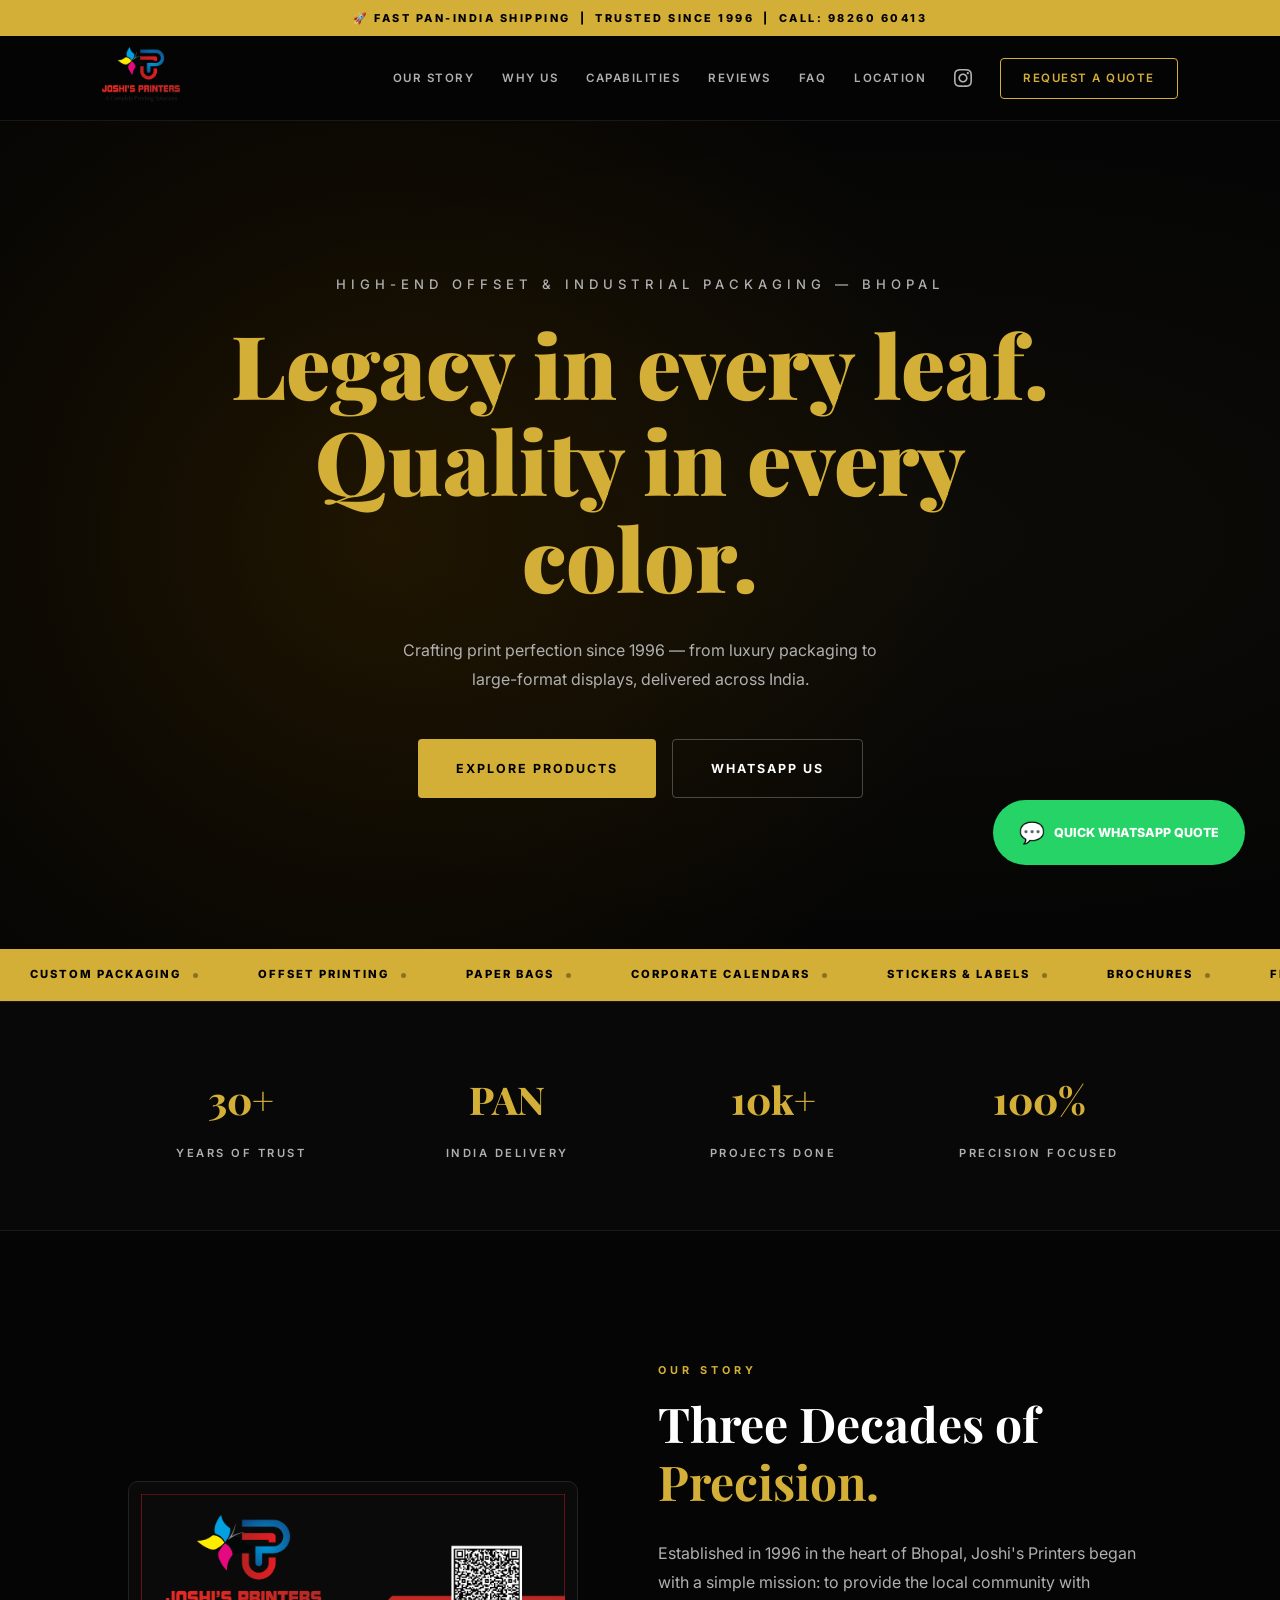
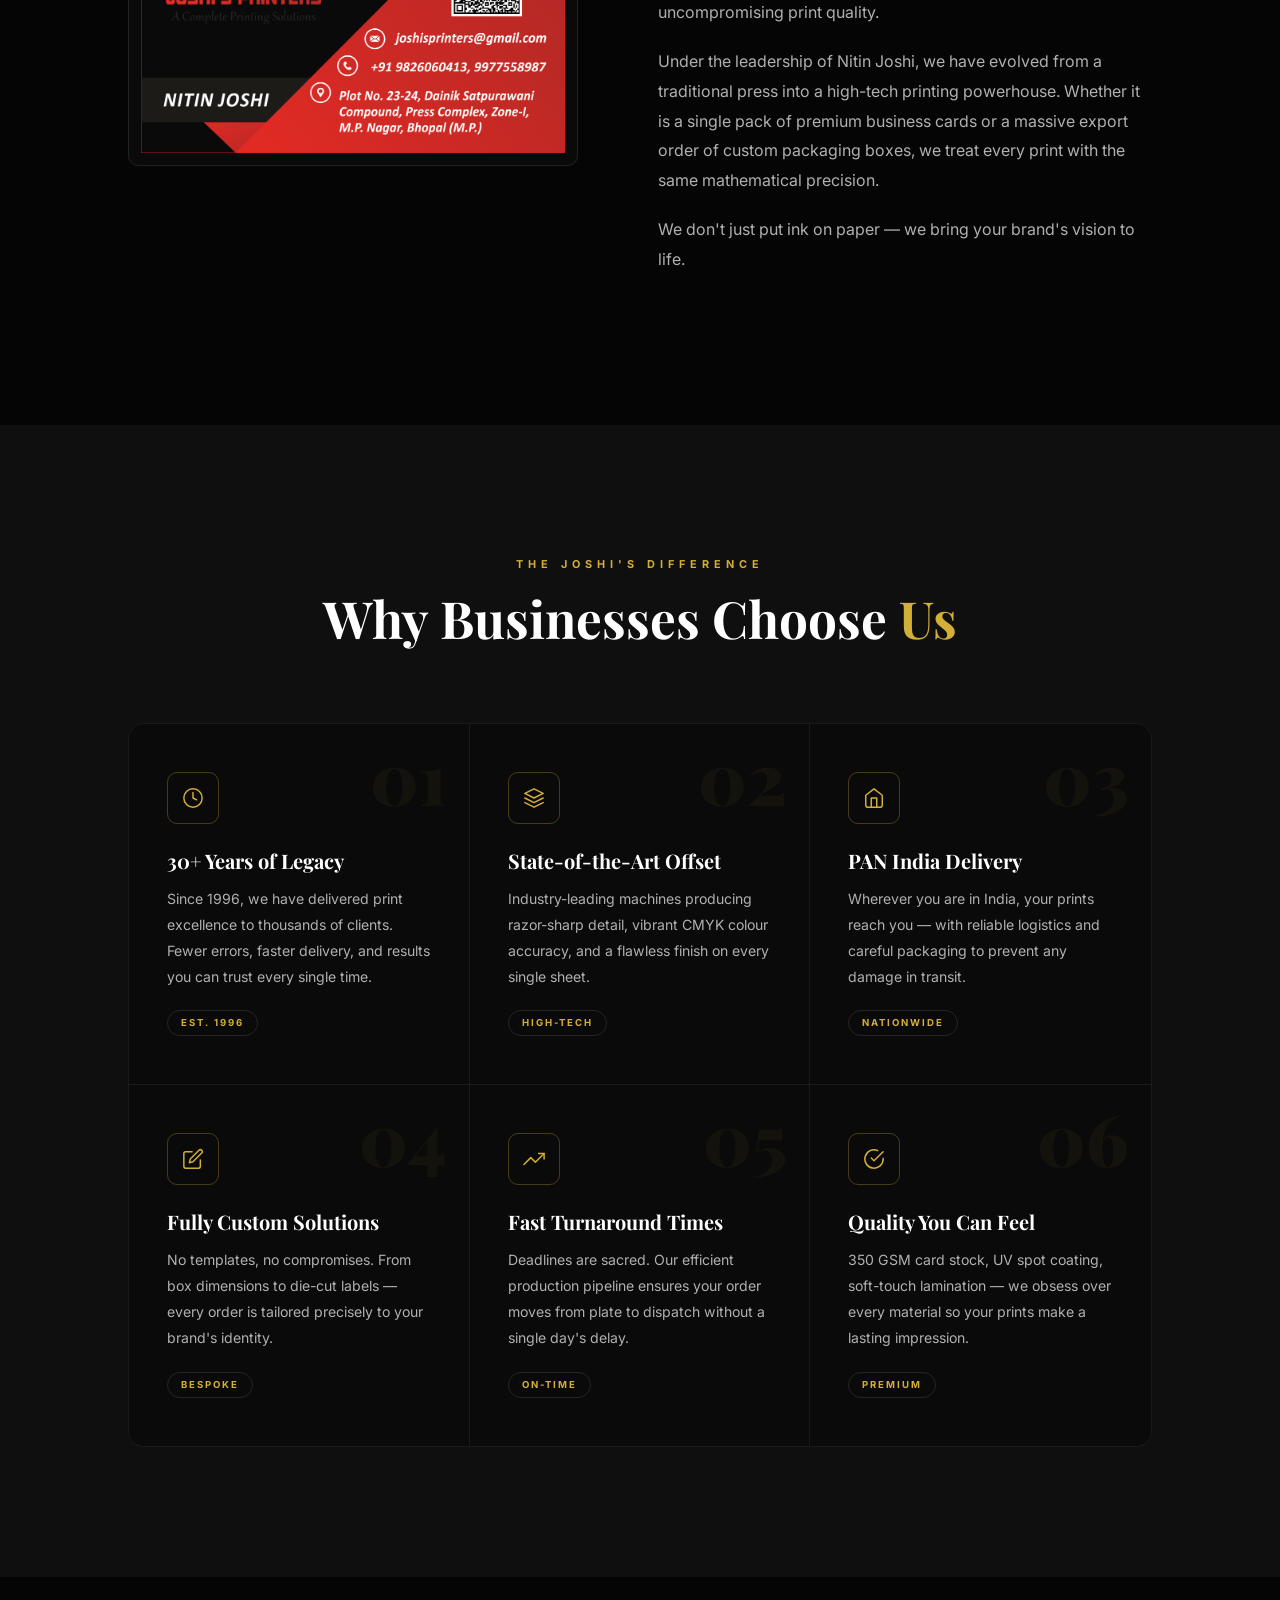
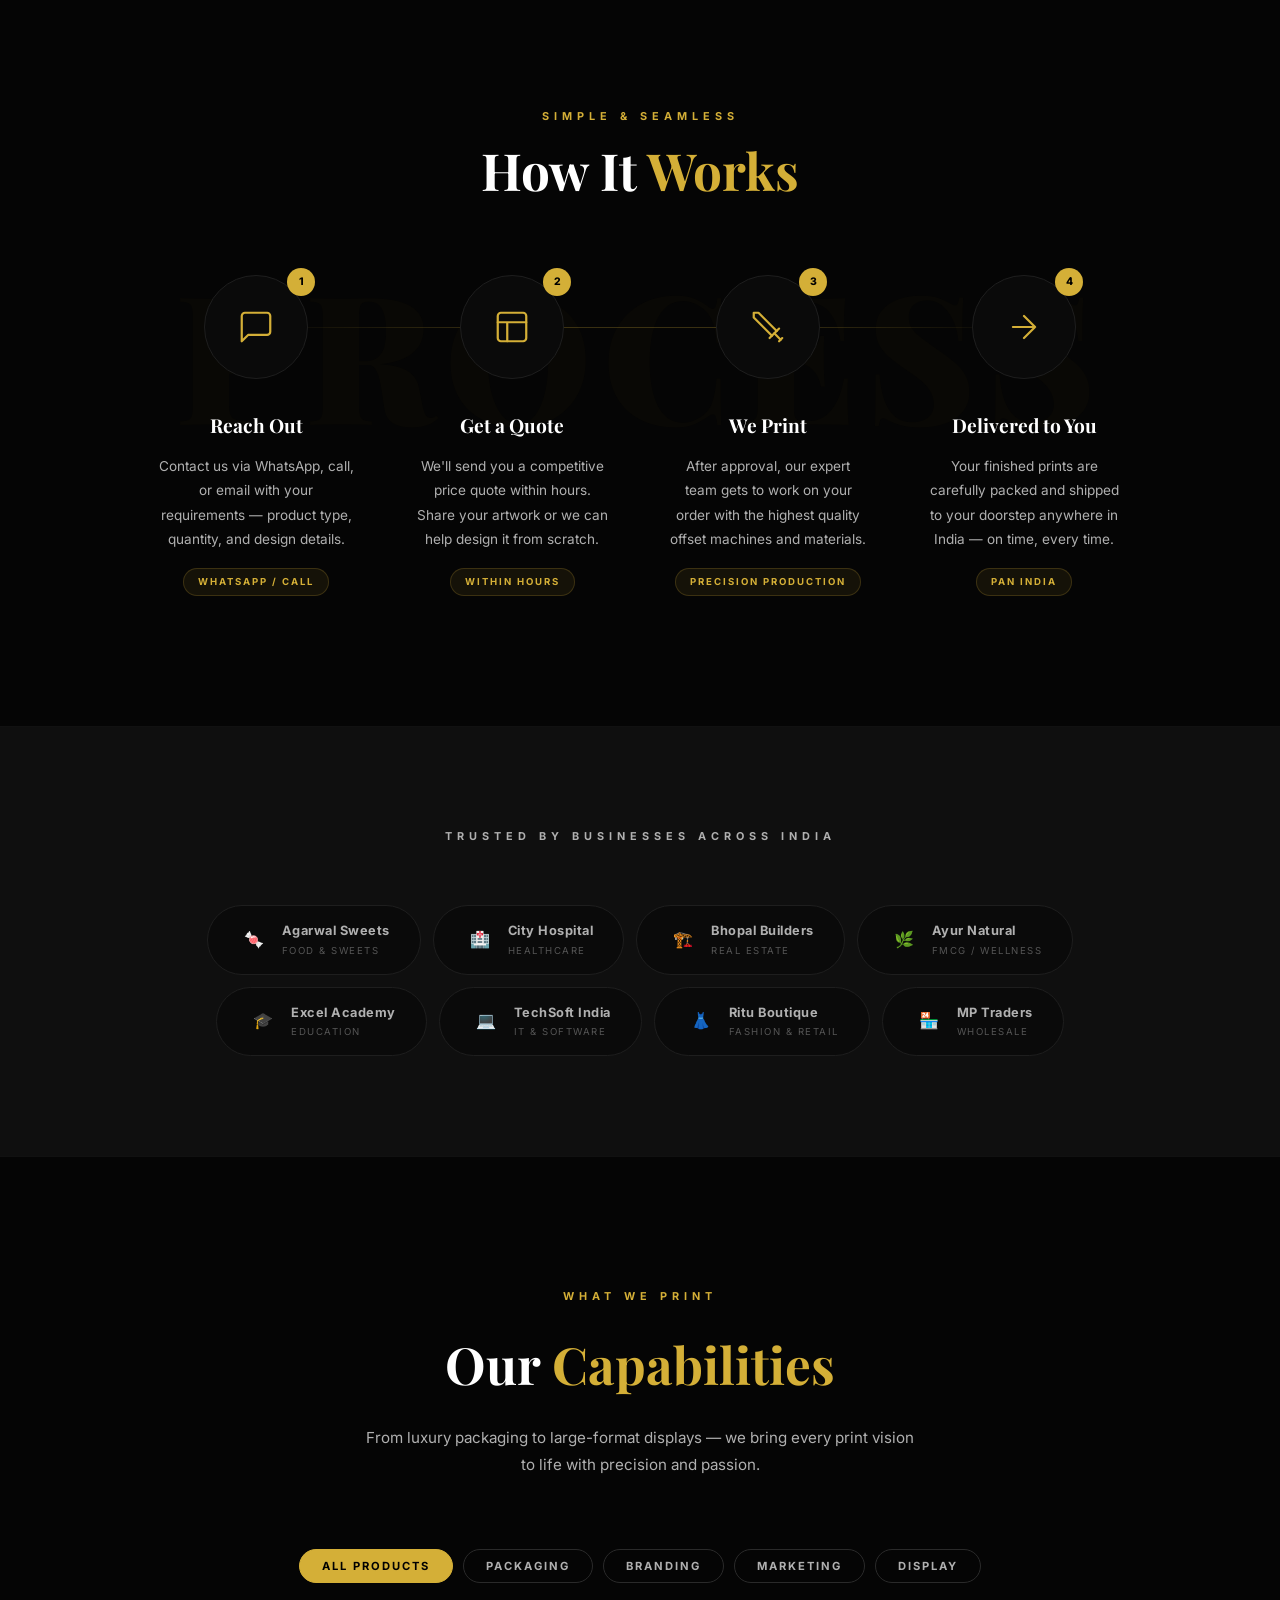
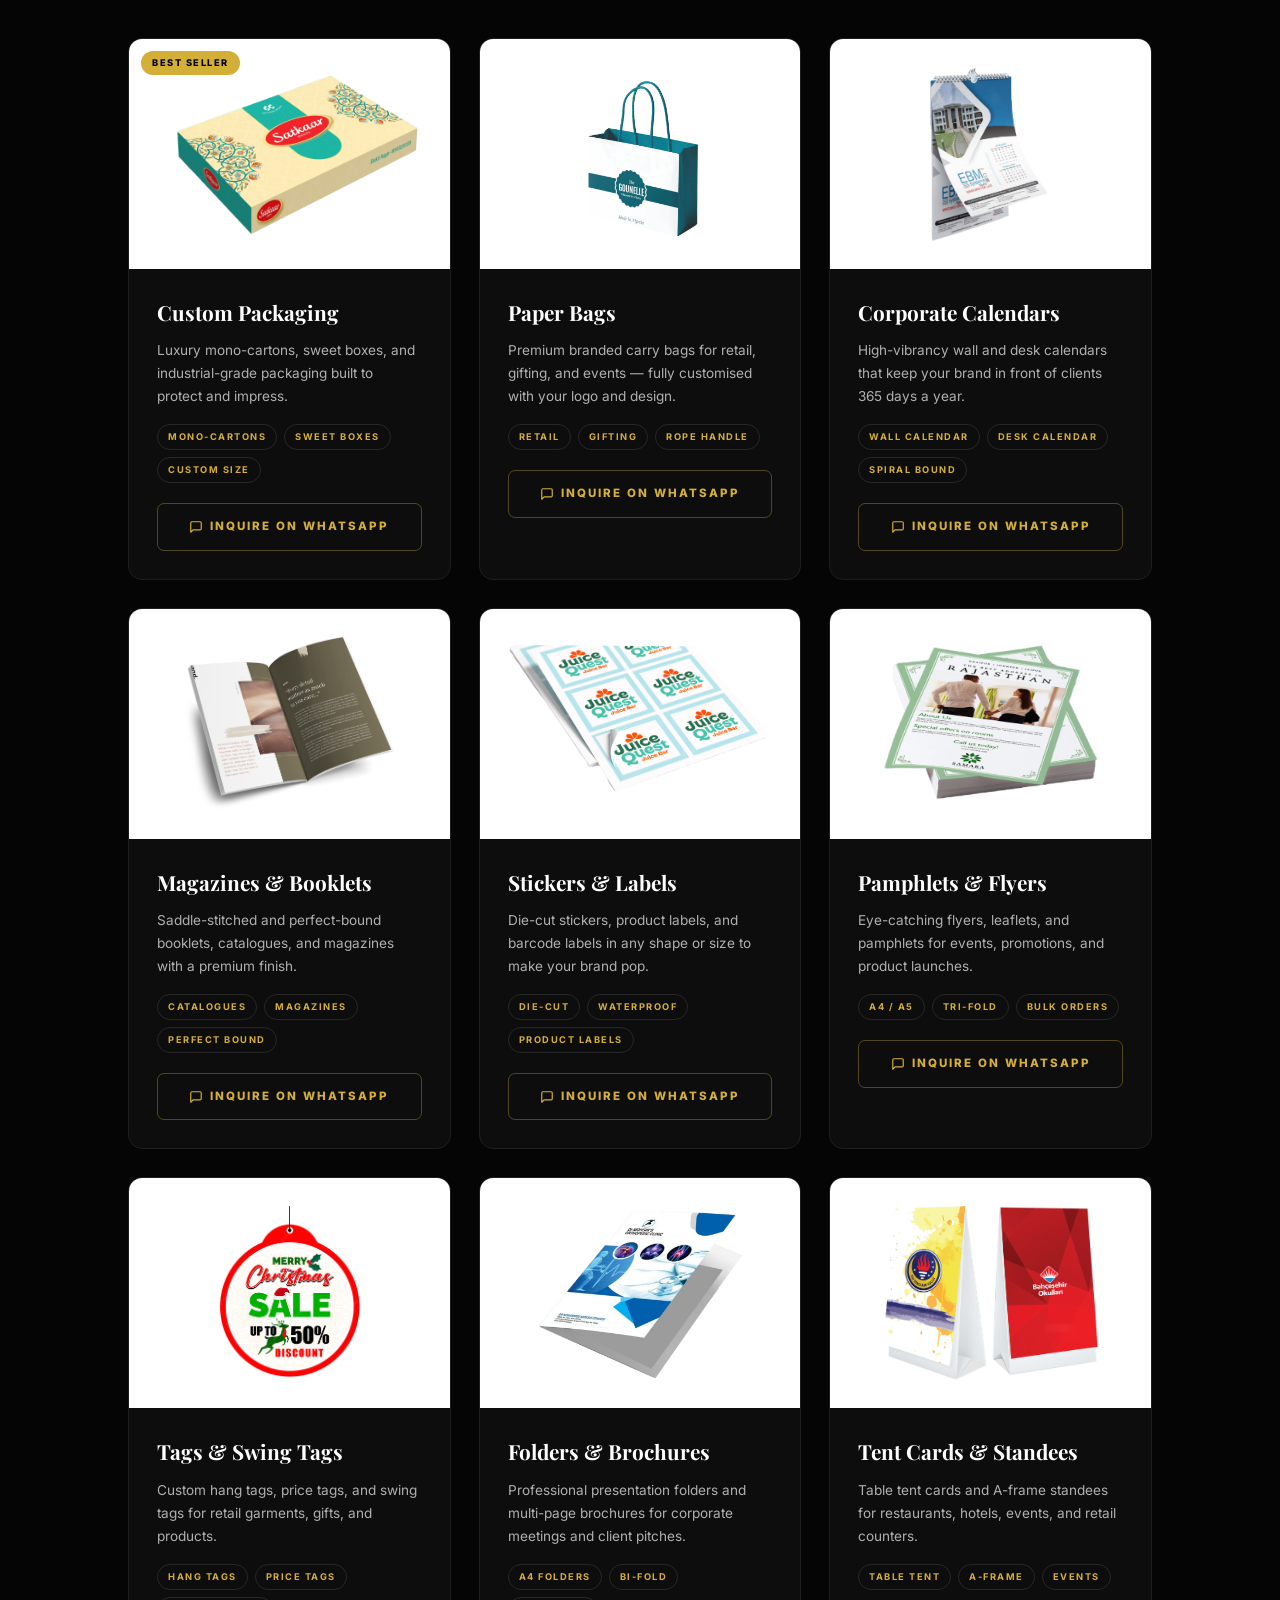
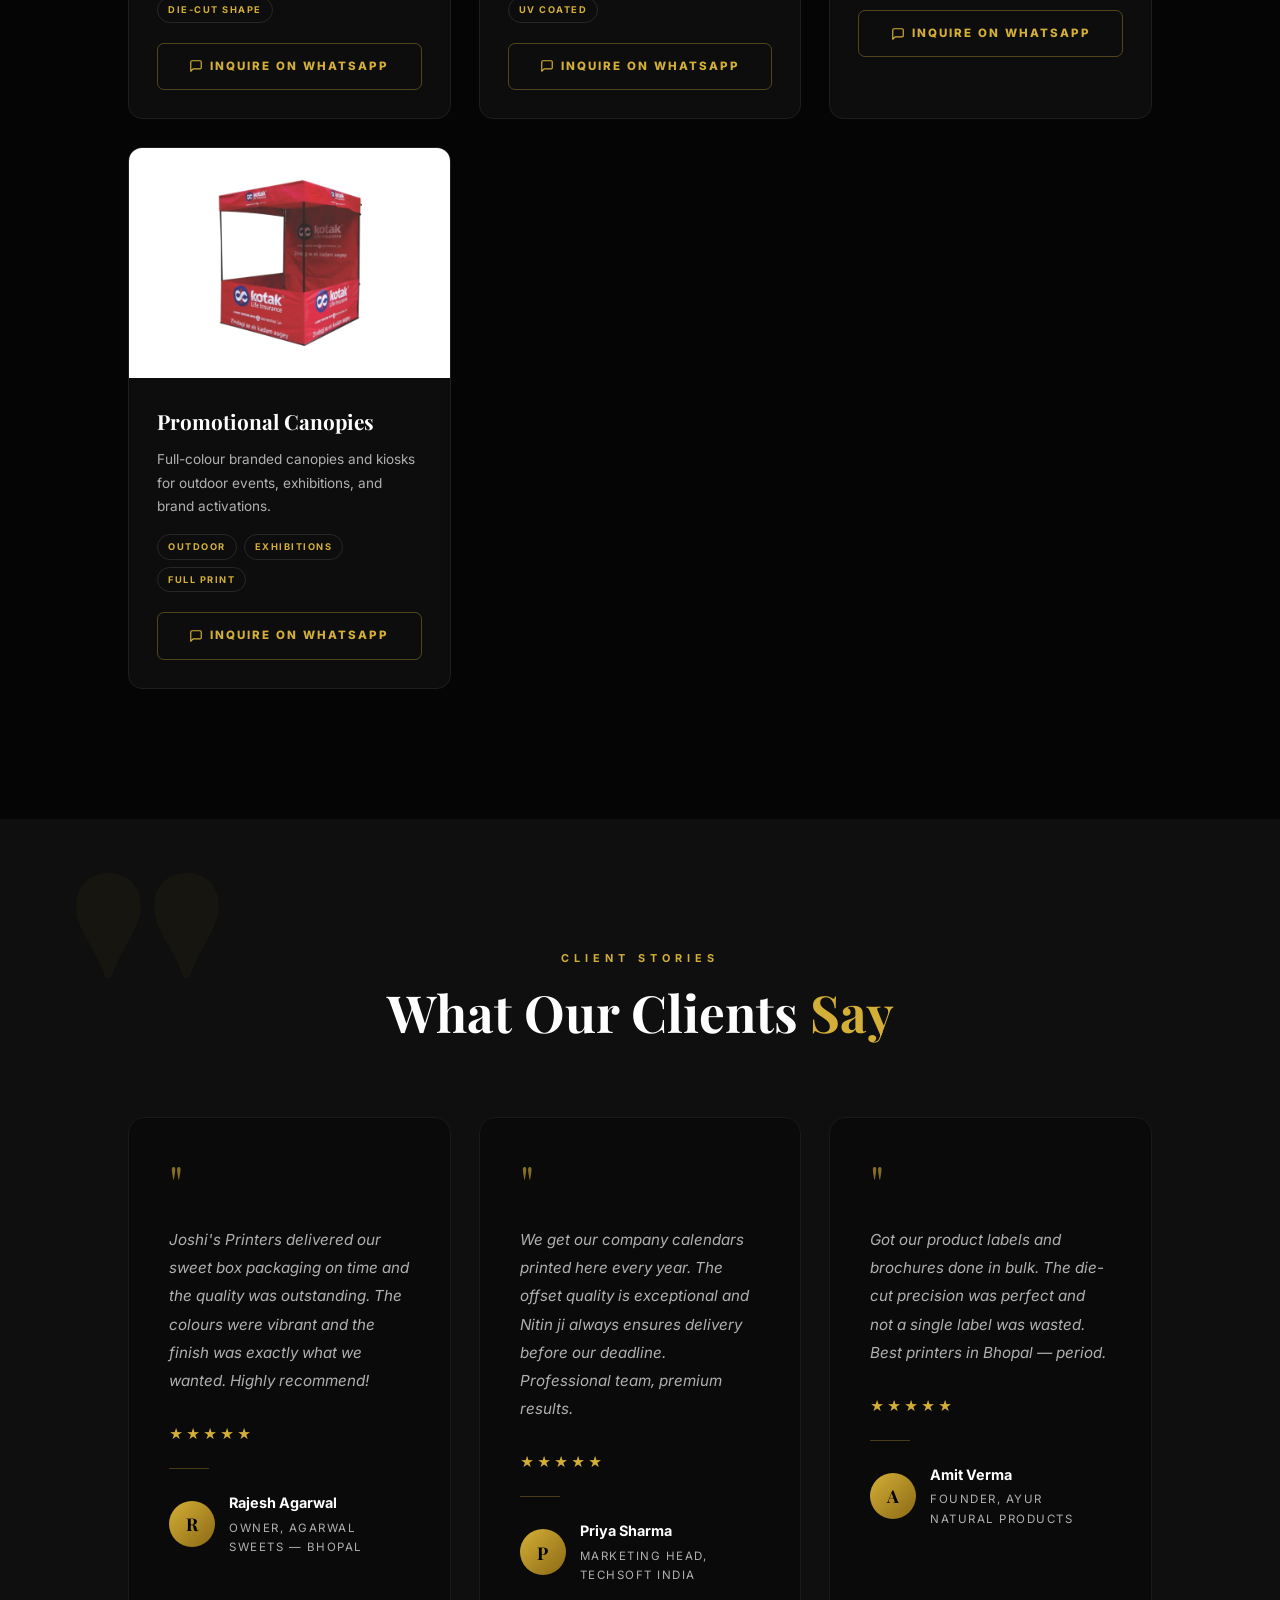
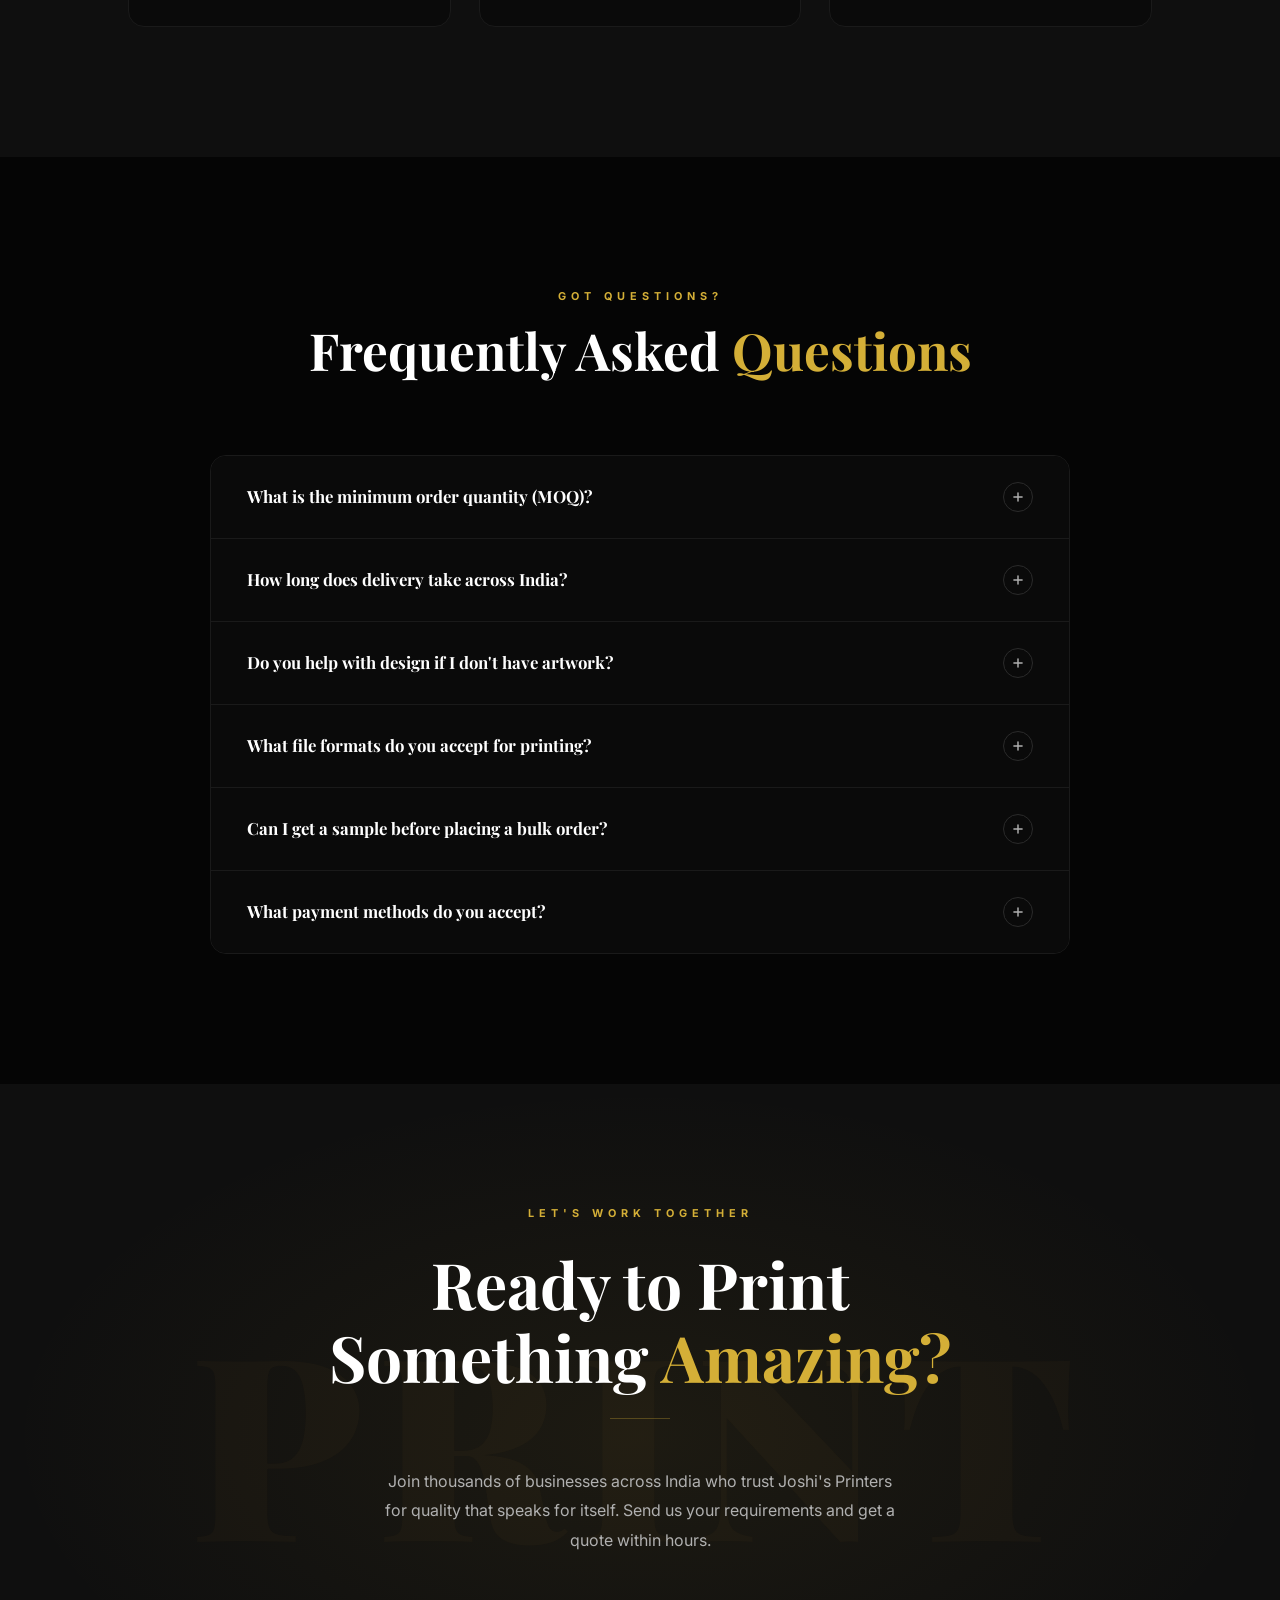
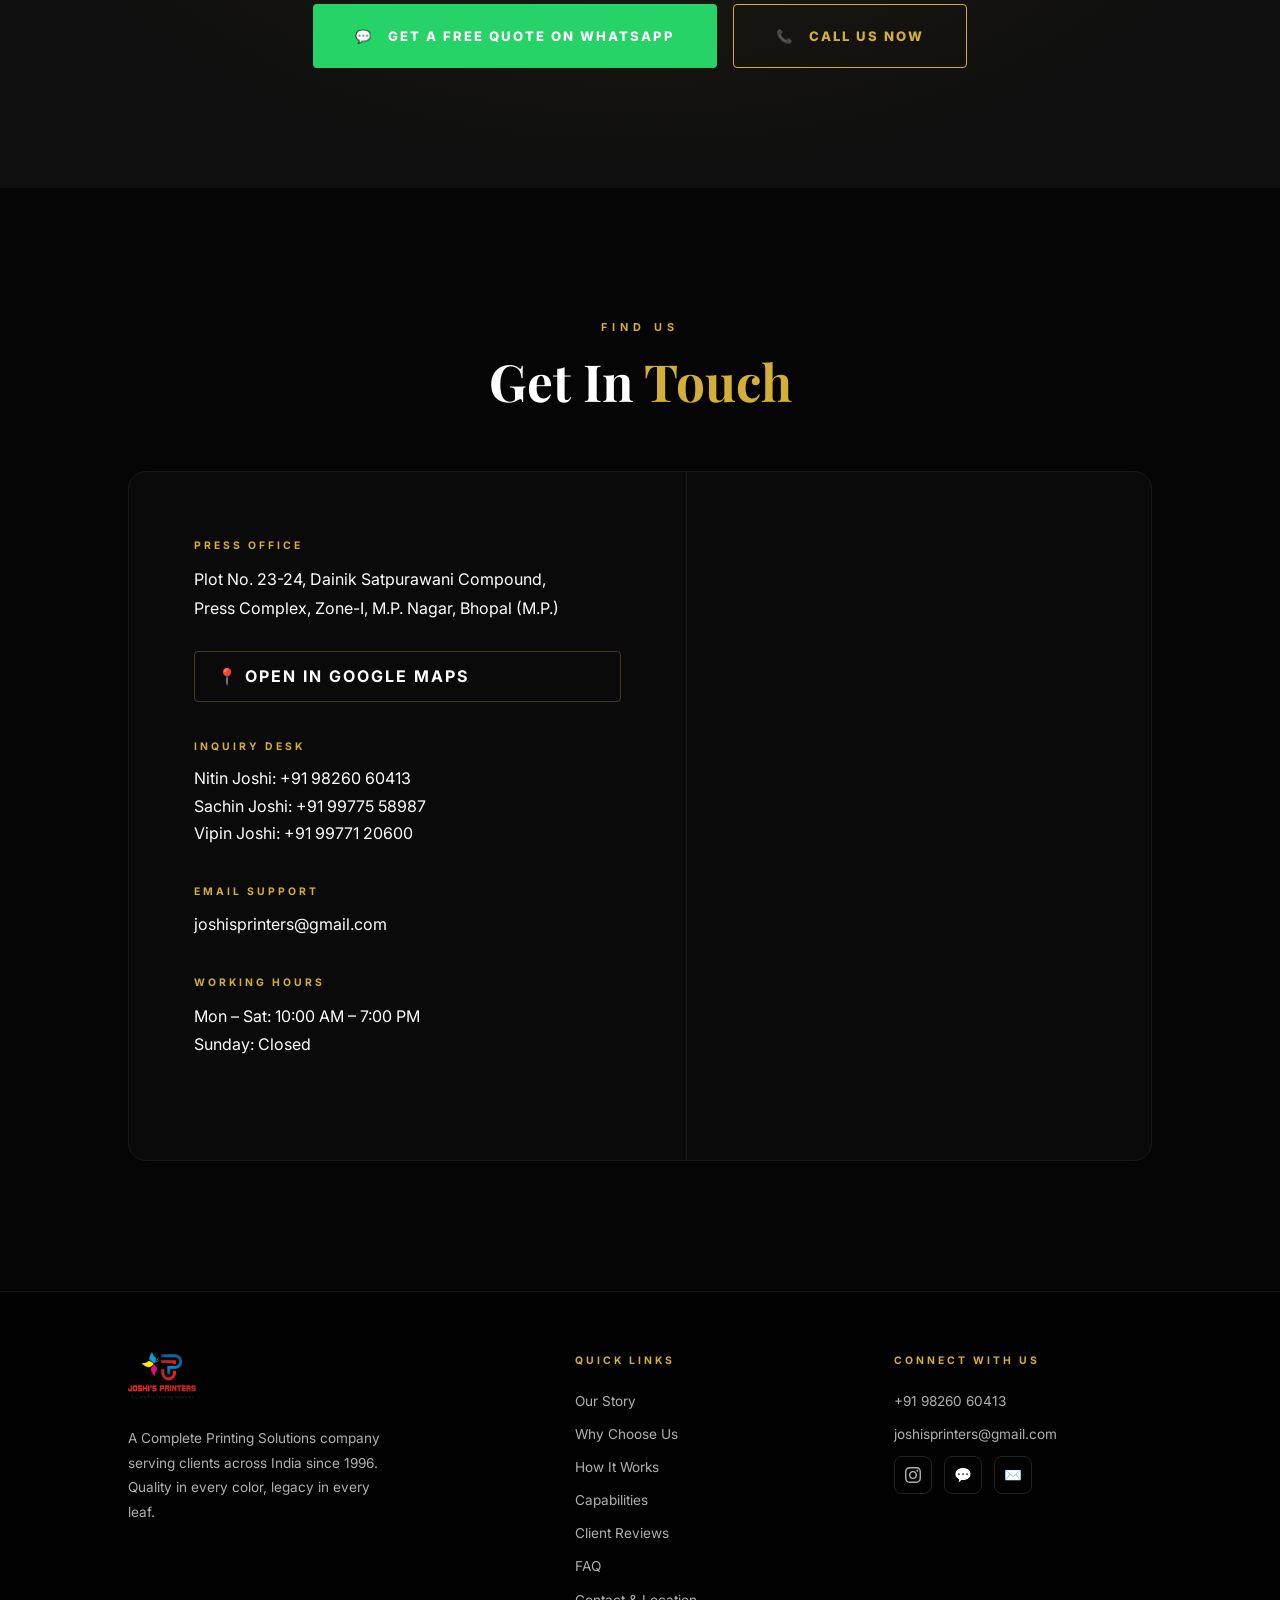
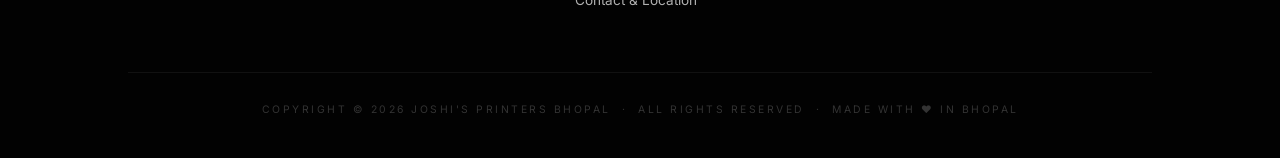
==== commit baea5b2f: "Update index.html" ====
--- a/WEBSITE/index.html
+++ b/WEBSITE/index.html
@@ -4,10 +4,18 @@
     <meta charset="UTF-8">
     <meta name="viewport" content="width=device-width, initial-scale=1.0">
     <title>Joshi's Printers | Premium Printing & Packaging Bhopal</title>
-    
+    <meta name="description" content="Joshi's Printers Bhopal - Premium Offset Printing & Industrial Packaging since 1996. Fast PAN-India shipping for boxes, labels, and corporate branding.">
+    <meta name="keywords" content="Printers in Bhopal, Offset Printing, Packaging Box Manufacturer, Sweet Box Printing, Joshi Printers">
+    <link rel="icon" type="image/png" href="001.png">
+    <meta property="og:title" content="Joshi's Printers | Premium Printing & Packaging">
+    <meta property="og:description" content="30 Years of Printing Excellence. Serving PAN-India with high-end offset and industrial packaging solutions.">
+    <meta property="og:image" content="001.png">
+    <meta property="og:url" content="https://joshisprinters.vercel.app/">
+    <meta property="og:type" content="website">
     <link href="https://fonts.googleapis.com/css2?family=Inter:wght@300;400;600;700;800&family=Playfair+Display:wght@700;900&display=swap" rel="stylesheet">
-    
+
     <style>
+        html { scroll-behavior: smooth; }
         :root {
             --bg-pure: #050505;
             --bg-section: #0f0f0f;
@@ -16,69 +24,115 @@
             --text-dim: #b0b0b0;
             --whatsapp: #25D366;
             --insta: #E4405F;
-            --nav-height: 85px; 
+            --nav-height: 85px;
             --transition-smooth: all 0.5s cubic-bezier(0.16, 1, 0.3, 1);
         }
-
-        * { margin: 0; padding: 0; box-sizing: border-box; scroll-behavior: smooth; }
-        body { background-color: var(--bg-pure); color: var(--text-main); font-family: 'Inter', sans-serif; line-height: 1.7; overflow-x: hidden; }
+        * { margin: 0; padding: 0; box-sizing: border-box; }
+        body { background-color: var(--bg-pure); color: var(--text-main); font-family: 'Inter', sans-serif; line-height: 1.7; overflow-x: hidden; cursor: none; }
+        @media (max-width: 968px) { body { cursor: auto; } }
 
         .reveal { opacity: 0; transform: translateY(30px); transition: all 0.8s ease-out; }
         .reveal.active { opacity: 1; transform: translateY(0); }
 
+        /* ===================== PAGE LOADER ===================== */
+        .loader {
+            position: fixed; inset: 0; background: #000; z-index: 9999;
+            display: flex; align-items: center; justify-content: center; flex-direction: column;
+            transition: opacity 0.6s ease, visibility 0.6s ease;
+        }
+        .loader.hidden { opacity: 0; visibility: hidden; }
+        .loader-logo { width: 90px; margin-bottom: 36px; animation: loader-pulse 1.2s ease-in-out infinite; }
+        @keyframes loader-pulse { 0%, 100% { opacity: 0.4; transform: scale(0.95); } 50% { opacity: 1; transform: scale(1); } }
+        .loader-bar-wrap { width: 200px; height: 1px; background: #1a1a1a; border-radius: 2px; overflow: hidden; }
+        .loader-bar { height: 100%; background: var(--gold); width: 0%; animation: loader-fill 1.8s ease forwards; }
+        @keyframes loader-fill { 0% { width: 0%; } 60% { width: 80%; } 100% { width: 100%; } }
+        .loader-text { color: var(--text-dim); font-size: 0.6rem; letter-spacing: 4px; text-transform: uppercase; margin-top: 18px; font-weight: 600; }
+
+        /* ===================== CUSTOM CURSOR ===================== */
+        .cursor-dot {
+            width: 8px; height: 8px; background: var(--gold); border-radius: 50%;
+            position: fixed; pointer-events: none; z-index: 9998; transform: translate(-50%, -50%);
+            transition: transform 0.1s ease, width 0.3s ease, height 0.3s ease, opacity 0.3s ease;
+        }
+        .cursor-ring {
+            width: 36px; height: 36px; border: 1px solid rgba(212,175,55,0.5); border-radius: 50%;
+            position: fixed; pointer-events: none; z-index: 9997; transform: translate(-50%, -50%);
+            transition: transform 0.12s ease, width 0.3s ease, height 0.3s ease, opacity 0.3s ease, border-color 0.3s ease;
+        }
+        .cursor-dot.hover { width: 12px; height: 12px; }
+        .cursor-ring.hover { width: 52px; height: 52px; border-color: var(--gold); }
+        @media (max-width: 968px) { .cursor-dot, .cursor-ring { display: none; } }
+
         /* TOP BAR */
-        .top-bar { background: var(--gold); color: #000; text-align: center; padding: 10px 0; font-size: 0.7rem; font-weight: 800; text-transform: uppercase; letter-spacing: 2px; z-index: 1002; }
+        .top-bar { background: var(--gold); color: #000; text-align: center; padding: 9px 0; font-size: 0.68rem; font-weight: 800; text-transform: uppercase; letter-spacing: 2.5px; z-index: 1002; position: relative; }
 
         /* NAV */
-        nav { display: flex; justify-content: space-between; align-items: center; padding: 0 8%; height: var(--nav-height); background: rgba(5,5,5,0.9); backdrop-filter: blur(15px); position: sticky; top: 0; z-index: 1000; border-bottom: 1px solid rgba(255,255,255,0.1); transition: var(--transition-smooth); }
-        nav.scrolled { height: 70px; background: #000; border-bottom: 1px solid var(--gold); }
+        nav { display: flex; justify-content: space-between; align-items: center; padding: 0 8%; height: var(--nav-height); background: rgba(5,5,5,0.88); backdrop-filter: blur(20px); -webkit-backdrop-filter: blur(20px); position: sticky; top: 0; z-index: 1000; border-bottom: 1px solid rgba(255,255,255,0.08); transition: var(--transition-smooth); }
+        nav.scrolled { height: 65px; background: rgba(0,0,0,0.97); border-bottom: 1px solid var(--gold); }
         .nav-logo img { height: 55px; width: auto; transition: var(--transition-smooth); }
-        nav.scrolled .nav-logo img { height: 45px; }
-        .nav-links { display: flex; gap: 30px; align-items: center; }
-        .nav-links a { color: var(--text-main); text-decoration: none; font-size: 0.75rem; text-transform: uppercase; letter-spacing: 1.5px; font-weight: 600; transition: var(--transition-smooth); position: relative; }
-        .nav-links a:hover { color: var(--gold); }
+        nav.scrolled .nav-logo img { height: 42px; }
+        .nav-links { display: flex; gap: 28px; align-items: center; }
+        .nav-links a { color: var(--text-dim); text-decoration: none; font-size: 0.72rem; text-transform: uppercase; letter-spacing: 1.5px; font-weight: 600; transition: var(--transition-smooth); position: relative; cursor: none; }
+        .nav-links a:hover, .nav-links a.active-link { color: var(--gold); }
         .nav-links a::after { content: ''; position: absolute; width: 0; height: 1px; bottom: -5px; left: 0; background: var(--gold); transition: var(--transition-smooth); }
-        .nav-links a:hover::after { width: 100%; }
-        .quote-btn { border: 1px solid var(--gold); padding: 12px 25px; color: var(--gold) !important; border-radius: 4px; font-size: 0.75rem !important; margin-left: 10px; }
-        .quote-btn:hover { background: var(--gold); color: #000 !important; }
-        .insta-nav svg { width: 20px; height: 20px; fill: #fff; transition: var(--transition-smooth); display: block; }
+        .nav-links a:hover::after, .nav-links a.active-link::after { width: 100%; }
+        .quote-btn { border: 1px solid var(--gold) !important; padding: 10px 22px; color: var(--gold) !important; border-radius: 4px; }
+        .quote-btn:hover { background: var(--gold) !important; color: #000 !important; }
+        .quote-btn::after, .insta-nav::after { display: none !important; }
+        .insta-nav svg { width: 18px; height: 18px; fill: var(--text-dim); transition: var(--transition-smooth); display: block; }
         .insta-nav:hover svg { fill: var(--insta); transform: translateY(-2px); }
-        .menu-toggle { display: none; cursor: pointer; flex-direction: column; gap: 6px; }
-        .menu-toggle span { width: 30px; height: 2px; background: var(--gold); transition: 0.3s; }
+        .mobile-menu-btn { display: none; cursor: pointer; flex-direction: column; gap: 5px; padding: 5px; }
+        .mobile-menu-btn span { display: block; width: 25px; height: 2px; background: var(--gold); transition: 0.3s; border-radius: 2px; }
 
         /* HERO */
-        .hero { min-height: 80vh; display: flex; align-items: center; justify-content: center; text-align: center; padding: 100px 10%; background: linear-gradient(rgba(0,0,0,0.8), rgba(0,0,0,0.8)), radial-gradient(circle at center, #1a1a1a 0%, #050505 100%); }
-        .hero-content { max-width: 1000px; width: 100%; }
-        .hero h1 { font-family: 'Playfair Display', serif; font-size: clamp(2.8rem, 8vw, 5.8rem); color: var(--gold); line-height: 1.1; margin-bottom: 30px; font-weight: 900; }
-        .hero p { color: var(--text-dim); margin-bottom: 45px; letter-spacing: 5px; text-transform: uppercase; font-weight: 500; font-size: 1rem; }
-        .btn-container { display: flex; gap: 20px; justify-content: center; flex-wrap: wrap; }
-        .btn { padding: 22px 45px; text-decoration: none; font-weight: 700; border-radius: 4px; transition: var(--transition-smooth); text-transform: uppercase; font-size: 0.85rem; letter-spacing: 2px; }
+        .hero { height: 92vh; display: flex; align-items: center; justify-content: center; text-align: center; padding: 0 10%; background: radial-gradient(circle at 30% 50%, #1c1200 0%, #050505 60%); position: relative; overflow: hidden; }
+        .hero::before { content: ''; position: absolute; inset: 0; background: radial-gradient(ellipse at 70% 50%, rgba(212,175,55,0.04) 0%, transparent 70%); pointer-events: none; }
+        .hero-content { max-width: 900px; position: relative; z-index: 1; }
+        .hero-eyebrow { color: var(--text-dim); margin-bottom: 20px; letter-spacing: 5px; text-transform: uppercase; font-size: 0.82rem; font-weight: 500; }
+        .hero h1 { font-family: 'Playfair Display', serif; font-size: clamp(2.5rem, 8vw, 5.5rem); color: var(--gold); line-height: 1.1; margin-bottom: 30px; font-weight: 900; }
+        .hero-sub { color: var(--text-dim); font-size: 1rem; margin-bottom: 45px; max-width: 500px; margin-left: auto; margin-right: auto; line-height: 1.8; }
+        .btn-container { display: flex; gap: 16px; justify-content: center; flex-wrap: wrap; }
+        .btn { padding: 18px 38px; text-decoration: none; font-weight: 700; border-radius: 4px; transition: var(--transition-smooth); text-transform: uppercase; font-size: 0.78rem; letter-spacing: 2px; display: inline-flex; align-items: center; gap: 8px; cursor: none; }
         .btn-gold { background: var(--gold); color: #000; }
-        .btn-outline { background: transparent; color: #fff; border: 1px solid rgba(255,255,255,0.2); }
-        .btn:hover { transform: translateY(-8px); background: #fff; color: #000; box-shadow: 0 20px 40px rgba(0,0,0,0.5); }
+        .btn-outline { background: transparent; color: #fff; border: 1px solid rgba(255,255,255,0.25); }
+        .btn:hover { transform: translateY(-6px); box-shadow: 0 20px 40px rgba(0,0,0,0.5); }
+        .btn-gold:hover { background: #fff; color: #000; }
+        .btn-outline:hover { background: #fff; color: #000; border-color: #fff; }
+
+        /* MARQUEE */
+        .marquee-section { background: var(--gold); padding: 16px 0; overflow: hidden; }
+        .marquee-track { display: flex; animation: marquee 25s linear infinite; white-space: nowrap; }
+        .marquee-track:hover { animation-play-state: paused; }
+        .marquee-item { display: inline-flex; align-items: center; gap: 12px; padding: 0 30px; font-size: 0.7rem; font-weight: 800; text-transform: uppercase; letter-spacing: 2px; color: #000; }
+        .marquee-dot { width: 5px; height: 5px; background: rgba(0,0,0,0.35); border-radius: 50%; flex-shrink: 0; }
+        @keyframes marquee { 0% { transform: translateX(0); } 100% { transform: translateX(-50%); } }
 
         /* STATS BAR */
-        .values-bar { background: #0a0a0a; padding: 80px 10%; display: grid; grid-template-columns: repeat(auto-fit, minmax(200px, 1fr)); gap: 40px; border-top: 1px solid #1a1a1a; border-bottom: 1px solid #1a1a1a; }
+        .values-bar { background: #080808; padding: 65px 10%; display: grid; grid-template-columns: repeat(auto-fit, minmax(180px, 1fr)); gap: 40px; border-top: 1px solid #1a1a1a; border-bottom: 1px solid #1a1a1a; }
         .value-item { text-align: center; }
-        .value-item .val-num { color: var(--gold); font-size: 2.5rem; font-weight: 800; display: block; margin-bottom: 5px; }
-        .value-item .val-text { color: var(--text-dim); font-size: 0.75rem; text-transform: uppercase; letter-spacing: 2px; font-weight: 600; }
+        .value-item .val-num { color: var(--gold); font-size: 2.4rem; font-weight: 800; display: block; margin-bottom: 6px; font-family: 'Playfair Display', serif; }
+        .value-item .val-label { color: var(--text-dim); font-size: 0.7rem; text-transform: uppercase; letter-spacing: 2.5px; font-weight: 600; }
 
         /* ABOUT */
-        .section-about { padding: 140px 10%; }
+        .section-about { padding: 130px 10%; }
         .about-grid { display: grid; grid-template-columns: 1fr 1.1fr; gap: 80px; align-items: center; max-width: 1200px; margin: 0 auto; }
-        .about-img img { width: 100%; border: 1px solid #222; padding: 12px; background: #0a0a0a; border-radius: 12px; }
-        .about-text h2 { font-family: 'Playfair Display', serif; font-size: clamp(2.5rem, 5vw, 3.5rem); margin-bottom: 30px; color: var(--gold); }
-        .about-text p { color: var(--text-dim); font-size: 1.1rem; margin-bottom: 25px; }
+        .about-img img { width: 100%; border: 1px solid #222; padding: 12px; background: #0a0a0a; border-radius: 10px; }
+        .about-text .eyebrow { color: var(--gold); font-size: 0.68rem; text-transform: uppercase; letter-spacing: 4px; font-weight: 700; display: block; margin-bottom: 16px; }
+        .about-text h2 { font-family: 'Playfair Display', serif; font-size: clamp(2rem, 4vw, 3rem); margin-bottom: 28px; color: var(--text-main); line-height: 1.2; }
+        .about-text h2 span { color: var(--gold); }
+        .about-text p { color: var(--text-dim); font-size: 1rem; margin-bottom: 20px; line-height: 1.85; }
+
+        /* SECTION HEADER */
+        .section-header { text-align: center; margin-bottom: 75px; position: relative; z-index: 1; }
+        .section-header .eyebrow { color: var(--gold); font-size: 0.68rem; text-transform: uppercase; letter-spacing: 5px; font-weight: 700; display: block; margin-bottom: 16px; }
+        .section-header h2 { font-family: 'Playfair Display', serif; font-size: clamp(2rem, 4vw, 3.5rem); color: var(--text-main); line-height: 1.15; }
+        .section-header h2 span { color: var(--gold); }
 
         /* WHY CHOOSE US */
-        .section-why { padding: 140px 10%; background: var(--bg-section); position: relative; overflow: hidden; }
-        .section-why::before { content: 'WHY US'; position: absolute; top: 50%; left: 50%; transform: translate(-50%, -50%); font-family: 'Playfair Display', serif; font-size: clamp(6rem, 18vw, 15rem); font-weight: 900; color: rgba(212,175,55,0.03); white-space: nowrap; pointer-events: none; letter-spacing: 10px; z-index: 0; }
-        .section-header { text-align: center; margin-bottom: 80px; position: relative; z-index: 1; }
-        .section-header .eyebrow { color: var(--gold); font-size: 0.7rem; text-transform: uppercase; letter-spacing: 5px; font-weight: 700; display: block; margin-bottom: 18px; }
-        .section-header h2 { font-family: 'Playfair Display', serif; font-size: clamp(2.2rem, 5vw, 3.8rem); color: var(--text-main); line-height: 1.15; }
-        .section-header h2 span { color: var(--gold); }
-        .why-grid { display: grid; grid-template-columns: repeat(3, 1fr); max-width: 1200px; margin: 0 auto; border: 1px solid #1a1a1a; border-radius: 20px; overflow: hidden; position: relative; z-index: 1; }
-        .why-card { background: #0a0a0a; padding: 50px 40px; position: relative; transition: var(--transition-smooth); border-right: 1px solid #1a1a1a; border-bottom: 1px solid #1a1a1a; overflow: hidden; }
+        .section-why { padding: 130px 10%; background: var(--bg-section); position: relative; overflow: hidden; }
+        .section-why::before { content: 'WHY US'; position: absolute; top: 50%; left: 50%; transform: translate(-50%,-50%); font-family: 'Playfair Display', serif; font-size: clamp(5rem, 16vw, 14rem); font-weight: 900; color: rgba(212,175,55,0.025); white-space: nowrap; pointer-events: none; letter-spacing: 10px; z-index: 0; }
+        .why-grid { display: grid; grid-template-columns: repeat(3, 1fr); max-width: 1200px; margin: 0 auto; border: 1px solid #1a1a1a; border-radius: 16px; overflow: hidden; position: relative; z-index: 1; }
+        .why-card { background: #0a0a0a; padding: 48px 38px; position: relative; transition: var(--transition-smooth); border-right: 1px solid #1a1a1a; border-bottom: 1px solid #1a1a1a; overflow: hidden; }
         .why-card:nth-child(3n) { border-right: none; }
         .why-card:nth-child(n+4) { border-bottom: none; }
         .why-card::after { content: ''; position: absolute; bottom: 0; left: 0; width: 0; height: 2px; background: var(--gold); transition: var(--transition-smooth); }
@@ -86,138 +140,320 @@
         .why-card:hover::after { width: 100%; }
         .why-card:hover .why-icon-wrap { background: var(--gold); border-color: var(--gold); }
         .why-card:hover .why-icon-wrap svg { stroke: #000; }
-        .why-num { position: absolute; top: 18px; right: 25px; font-family: 'Playfair Display', serif; font-size: 5rem; font-weight: 900; color: rgba(212,175,55,0.05); line-height: 1; transition: var(--transition-smooth); user-select: none; }
-        .why-card:hover .why-num { color: rgba(212,175,55,0.12); }
-        .why-icon-wrap { width: 54px; height: 54px; border: 1px solid rgba(212,175,55,0.35); border-radius: 12px; display: flex; align-items: center; justify-content: center; margin-bottom: 26px; transition: var(--transition-smooth); }
-        .why-icon-wrap svg { width: 24px; height: 24px; stroke: var(--gold); fill: none; stroke-width: 1.6; stroke-linecap: round; stroke-linejoin: round; transition: var(--transition-smooth); }
-        .why-card h3 { font-family: 'Playfair Display', serif; font-size: 1.3rem; color: var(--text-main); margin-bottom: 14px; line-height: 1.3; }
-        .why-card p { color: var(--text-dim); font-size: 0.9rem; line-height: 1.85; }
-        .why-tag { display: inline-block; margin-top: 22px; padding: 5px 14px; border: 1px solid #252525; border-radius: 20px; font-size: 0.62rem; letter-spacing: 2px; text-transform: uppercase; color: var(--gold); font-weight: 700; }
+        .why-num { position: absolute; top: 16px; right: 22px; font-family: 'Playfair Display', serif; font-size: 4.5rem; font-weight: 900; color: rgba(212,175,55,0.05); line-height: 1; transition: var(--transition-smooth); user-select: none; }
+        .why-card:hover .why-num { color: rgba(212,175,55,0.13); }
+        .why-icon-wrap { width: 52px; height: 52px; border: 1px solid rgba(212,175,55,0.3); border-radius: 10px; display: flex; align-items: center; justify-content: center; margin-bottom: 24px; transition: var(--transition-smooth); }
+        .why-icon-wrap svg { width: 22px; height: 22px; stroke: var(--gold); fill: none; stroke-width: 1.6; stroke-linecap: round; stroke-linejoin: round; transition: var(--transition-smooth); }
+        .why-card h3 { font-family: 'Playfair Display', serif; font-size: 1.25rem; color: var(--text-main); margin-bottom: 12px; line-height: 1.3; }
+        .why-card p { color: var(--text-dim); font-size: 0.88rem; line-height: 1.85; }
+        .why-tag { display: inline-block; margin-top: 20px; padding: 4px 13px; border: 1px solid #252525; border-radius: 20px; font-size: 0.6rem; letter-spacing: 2px; text-transform: uppercase; color: var(--gold); font-weight: 700; }
+
+        /* HOW IT WORKS */
+        .section-process { padding: 130px 10%; background: var(--bg-pure); position: relative; overflow: hidden; }
+        .section-process::before { content: 'PROCESS'; position: absolute; top: 50%; left: 50%; transform: translate(-50%,-50%); font-family: 'Playfair Display', serif; font-size: clamp(5rem, 14vw, 13rem); font-weight: 900; color: rgba(212,175,55,0.025); white-space: nowrap; pointer-events: none; letter-spacing: 10px; }
+        .process-grid { display: grid; grid-template-columns: repeat(4, 1fr); gap: 0; max-width: 1200px; margin: 0 auto; position: relative; z-index: 1; }
+        .process-grid::before { content: ''; position: absolute; top: 52px; left: 12.5%; right: 12.5%; height: 1px; background: linear-gradient(90deg, transparent, var(--gold), var(--gold), transparent); opacity: 0.25; z-index: 0; }
+        .process-step { text-align: center; padding: 0 30px; position: relative; z-index: 1; }
+        .process-icon-wrap { width: 104px; height: 104px; border: 1px solid #1e1e1e; border-radius: 50%; display: flex; align-items: center; justify-content: center; margin: 0 auto 30px; background: #0a0a0a; position: relative; transition: var(--transition-smooth); }
+        .process-step:hover .process-icon-wrap { border-color: var(--gold); background: rgba(212,175,55,0.06); transform: scale(1.08); }
+        .process-step-num { position: absolute; top: -8px; right: -8px; width: 28px; height: 28px; background: var(--gold); color: #000; border-radius: 50%; font-size: 0.65rem; font-weight: 800; display: flex; align-items: center; justify-content: center; }
+        .process-icon-wrap svg { width: 38px; height: 38px; stroke: var(--gold); fill: none; stroke-width: 1.4; stroke-linecap: round; stroke-linejoin: round; }
+        .process-step h3 { font-family: 'Playfair Display', serif; font-size: 1.2rem; color: var(--text-main); margin-bottom: 12px; }
+        .process-step p { color: var(--text-dim); font-size: 0.85rem; line-height: 1.8; }
+        .process-tag { display: inline-block; margin-top: 16px; background: rgba(212,175,55,0.08); border: 1px solid rgba(212,175,55,0.2); color: var(--gold); font-size: 0.6rem; font-weight: 700; text-transform: uppercase; letter-spacing: 2px; padding: 5px 14px; border-radius: 20px; }
+
+        /* ===================== TRUSTED BY ===================== */
+        .section-clients { padding: 100px 10%; background: var(--bg-section); border-top: 1px solid #111; border-bottom: 1px solid #111; }
+        .clients-header { text-align: center; margin-bottom: 60px; }
+        .clients-header p { color: var(--text-dim); font-size: 0.68rem; text-transform: uppercase; letter-spacing: 5px; font-weight: 700; }
+        .clients-strip { display: flex; flex-wrap: wrap; justify-content: center; align-items: center; gap: 12px; max-width: 1100px; margin: 0 auto; }
+        .client-pill { border: 1px solid #1e1e1e; border-radius: 50px; padding: 14px 30px; display: flex; align-items: center; gap: 12px; background: #0a0a0a; transition: var(--transition-smooth); }
+        .client-pill:hover { border-color: rgba(212,175,55,0.35); background: rgba(212,175,55,0.04); transform: translateY(-3px); }
+        .client-icon { width: 32px; height: 32px; border-radius: 50%; display: flex; align-items: center; justify-content: center; font-size: 1rem; flex-shrink: 0; }
+        .client-name { font-size: 0.8rem; font-weight: 700; color: var(--text-dim); letter-spacing: 0.5px; white-space: nowrap; }
+        .client-type { font-size: 0.6rem; color: #555; text-transform: uppercase; letter-spacing: 1.5px; margin-top: 1px; }
 
         /* CAPABILITIES */
-        .section-work { padding: 140px 10%; background: var(--bg-pure); }
-        .work-section-header { text-align: center; margin-bottom: 80px; }
-        .work-section-header .eyebrow { color: var(--gold); font-size: 0.7rem; text-transform: uppercase; letter-spacing: 5px; font-weight: 700; display: block; margin-bottom: 18px; }
-        .work-section-header h2 { font-family: 'Playfair Display', serif; font-size: clamp(2.2rem, 5vw, 3.8rem); color: var(--text-main); line-height: 1.15; }
+        .section-work { padding: 130px 10%; background: var(--bg-pure); }
+        .work-section-header { text-align: center; margin-bottom: 70px; }
+        .work-section-header .eyebrow { color: var(--gold); font-size: 0.68rem; text-transform: uppercase; letter-spacing: 5px; font-weight: 700; display: block; margin-bottom: 16px; }
+        .work-section-header h2 { font-family: 'Playfair Display', serif; font-size: clamp(2rem, 4vw, 3.5rem); color: var(--text-main); }
         .work-section-header h2 span { color: var(--gold); }
-        .work-section-header p { color: var(--text-dim); margin-top: 18px; font-size: 1rem; max-width: 600px; margin-left: auto; margin-right: auto; }
-
-        /* FILTER TABS */
-        .filter-tabs { display: flex; justify-content: center; gap: 12px; flex-wrap: wrap; margin-bottom: 60px; }
-        .filter-btn { padding: 10px 24px; border: 1px solid #2a2a2a; background: transparent; color: var(--text-dim); font-size: 0.72rem; font-weight: 700; text-transform: uppercase; letter-spacing: 2px; border-radius: 30px; cursor: pointer; transition: var(--transition-smooth); font-family: 'Inter', sans-serif; }
-        .filter-btn:hover, .filter-btn.active { background: var(--gold); color: #000; border-color: var(--gold); }
-
-        /* PRODUCT GRID */
-        .work-grid { display: grid; grid-template-columns: repeat(auto-fill, minmax(300px, 1fr)); gap: 30px; max-width: 1300px; margin: 0 auto; }
-
-        .work-card { background: #0d0d0d; border: 1px solid #1a1a1a; border-radius: 16px; overflow: hidden; transition: var(--transition-smooth); position: relative; }
-        .work-card:hover { transform: translateY(-10px); border-color: var(--gold); box-shadow: 0 25px 50px rgba(0,0,0,0.6); }
-
-        .work-img { height: 240px; background: #fff; display: flex; align-items: center; justify-content: center; padding: 30px; overflow: hidden; position: relative; }
+        .work-section-header p { color: var(--text-dim); margin-top: 16px; font-size: 0.95rem; max-width: 560px; margin-left: auto; margin-right: auto; line-height: 1.8; }
+        .filter-tabs { display: flex; justify-content: center; gap: 10px; flex-wrap: wrap; margin-bottom: 55px; }
+        .filter-btn { padding: 9px 22px; border: 1px solid #2a2a2a; background: transparent; color: var(--text-dim); font-size: 0.7rem; font-weight: 700; text-transform: uppercase; letter-spacing: 2px; border-radius: 30px; cursor: none; transition: all 0.3s ease; font-family: 'Inter', sans-serif; }
+        .filter-btn:hover { border-color: var(--gold); color: var(--gold); }
+        .filter-btn.active { background: var(--gold); color: #000; border-color: var(--gold); }
+        .work-grid { display: grid; grid-template-columns: repeat(auto-fill, minmax(300px, 1fr)); gap: 28px; max-width: 1300px; margin: 0 auto; }
+        .work-card { background: #0d0d0d; border: 1px solid #1e1e1e; border-radius: 14px; overflow: hidden; transition: var(--transition-smooth); position: relative; }
+        .work-card.hidden { display: none; }
+        .work-card:hover { transform: translateY(-10px); border-color: rgba(212,175,55,0.4); box-shadow: 0 25px 50px rgba(0,0,0,0.6); }
+        .work-img { height: 230px; background: #ffffff; display: flex; align-items: center; justify-content: center; padding: 28px; overflow: hidden; position: relative; }
         .work-img img { max-width: 100%; max-height: 100%; object-fit: contain; transition: var(--transition-smooth); }
-        .work-card:hover .work-img img { transform: scale(1.06); }
-
-        .work-badge { position: absolute; top: 14px; left: 14px; background: var(--gold); color: #000; font-size: 0.6rem; font-weight: 800; text-transform: uppercase; letter-spacing: 1.5px; padding: 5px 12px; border-radius: 20px; }
-
-        .work-info { padding: 28px 30px 30px; }
-        .work-info h3 { font-family: 'Playfair Display', serif; font-size: 1.4rem; color: var(--text-main); margin-bottom: 10px; }
-        .work-info p { color: var(--text-dim); font-size: 0.88rem; line-height: 1.7; margin-bottom: 18px; }
-
-        .work-tags { display: flex; flex-wrap: wrap; gap: 8px; margin-bottom: 22px; }
-        .work-tag { font-size: 0.6rem; font-weight: 700; text-transform: uppercase; letter-spacing: 1.5px; color: var(--gold); border: 1px solid #2a2a2a; padding: 4px 10px; border-radius: 20px; }
-
-        .shop-btn { display: flex; align-items: center; justify-content: center; gap: 8px; width: 100%; background: transparent; color: var(--gold); text-decoration: none; padding: 14px; font-size: 0.75rem; font-weight: 800; text-transform: uppercase; border-radius: 8px; letter-spacing: 2px; transition: 0.3s; border: 1px solid var(--gold); }
-        .shop-btn:hover { background: var(--gold); color: #000; }
-        .shop-btn svg { width: 15px; height: 15px; fill: none; stroke: currentColor; stroke-width: 2; stroke-linecap: round; stroke-linejoin: round; }
+        .work-card:hover .work-img img { transform: scale(1.07); }
+        .work-badge { position: absolute; top: 12px; left: 12px; background: var(--gold); color: #000; font-size: 0.58rem; font-weight: 800; text-transform: uppercase; letter-spacing: 1.5px; padding: 4px 11px; border-radius: 20px; }
+        .work-info { padding: 26px 28px 28px; }
+        .work-info h3 { font-family: 'Playfair Display', serif; font-size: 1.3rem; color: var(--text-main); margin-bottom: 9px; }
+        .work-info p { color: var(--text-dim); font-size: 0.85rem; line-height: 1.7; margin-bottom: 16px; }
+        .work-tags { display: flex; flex-wrap: wrap; gap: 7px; margin-bottom: 20px; }
+        .work-tag { font-size: 0.58rem; font-weight: 700; text-transform: uppercase; letter-spacing: 1.5px; color: var(--gold); border: 1px solid #272727; padding: 4px 10px; border-radius: 20px; }
+        .shop-btn { display: flex; align-items: center; justify-content: center; gap: 7px; width: 100%; background: transparent; color: var(--gold); text-decoration: none; padding: 13px; font-size: 0.72rem; font-weight: 800; text-transform: uppercase; border-radius: 7px; letter-spacing: 2px; transition: 0.3s; border: 1px solid rgba(212,175,55,0.35); cursor: none; }
+        .shop-btn:hover { background: var(--gold); color: #000; border-color: var(--gold); }
+        .shop-btn svg { width: 14px; height: 14px; fill: none; stroke: currentColor; stroke-width: 2; stroke-linecap: round; stroke-linejoin: round; flex-shrink: 0; }
+
+        /* TESTIMONIALS */
+        .section-testimonials { padding: 130px 10%; background: var(--bg-section); position: relative; overflow: hidden; }
+        .section-testimonials::before { content: '"'; position: absolute; top: -20px; left: 5%; font-family: 'Playfair Display', serif; font-size: 25rem; color: rgba(212,175,55,0.03); line-height: 1; pointer-events: none; font-weight: 900; }
+        .testimonials-grid { display: grid; grid-template-columns: repeat(auto-fit, minmax(320px, 1fr)); gap: 28px; max-width: 1200px; margin: 0 auto; }
+        .testi-card { background: #0a0a0a; border: 1px solid #1a1a1a; border-radius: 16px; padding: 40px; position: relative; transition: var(--transition-smooth); }
+        .testi-card:hover { border-color: rgba(212,175,55,0.3); transform: translateY(-6px); box-shadow: 0 20px 40px rgba(0,0,0,0.5); }
+        .testi-quote { font-size: 3rem; color: var(--gold); font-family: 'Playfair Display', serif; line-height: 1; margin-bottom: 20px; opacity: 0.6; }
+        .testi-text { color: var(--text-dim); font-size: 0.95rem; line-height: 1.85; margin-bottom: 28px; font-style: italic; }
+        .testi-stars { color: var(--gold); font-size: 0.85rem; letter-spacing: 3px; margin-bottom: 22px; }
+        .testi-divider { width: 40px; height: 1px; background: rgba(212,175,55,0.3); margin-bottom: 22px; }
+        .testi-author { display: flex; align-items: center; gap: 14px; }
+        .testi-avatar { width: 46px; height: 46px; border-radius: 50%; background: linear-gradient(135deg, var(--gold), #8B6914); display: flex; align-items: center; justify-content: center; font-family: 'Playfair Display', serif; font-size: 1.1rem; font-weight: 700; color: #000; flex-shrink: 0; }
+        .testi-name { font-weight: 700; font-size: 0.9rem; color: var(--text-main); margin-bottom: 3px; }
+        .testi-role { font-size: 0.72rem; color: var(--text-dim); text-transform: uppercase; letter-spacing: 1.5px; }
+
+        /* FAQ */
+        .section-faq { padding: 130px 10%; background: var(--bg-pure); position: relative; overflow: hidden; }
+        .section-faq::before { content: 'FAQ'; position: absolute; top: 50%; left: 50%; transform: translate(-50%,-50%); font-family: 'Playfair Display', serif; font-size: clamp(6rem, 20vw, 18rem); font-weight: 900; color: rgba(212,175,55,0.025); white-space: nowrap; pointer-events: none; letter-spacing: 15px; }
+        .faq-list { max-width: 860px; margin: 0 auto; border: 1px solid #1a1a1a; border-radius: 16px; overflow: hidden; position: relative; z-index: 1; }
+        .faq-item { border-bottom: 1px solid #1a1a1a; }
+        .faq-item:last-child { border-bottom: none; }
+        .faq-question { width: 100%; display: flex; justify-content: space-between; align-items: center; padding: 26px 36px; background: #0a0a0a; border: none; cursor: none; text-align: left; transition: 0.3s; gap: 20px; }
+        .faq-question:hover { background: #0f0f0f; }
+        .faq-q-text { font-family: 'Playfair Display', serif; font-size: 1.05rem; color: var(--text-main); font-weight: 700; line-height: 1.4; }
+        .faq-question.open .faq-q-text { color: var(--gold); }
+        .faq-icon { width: 30px; height: 30px; border: 1px solid #2a2a2a; border-radius: 50%; display: flex; align-items: center; justify-content: center; flex-shrink: 0; transition: 0.3s; }
+        .faq-question.open .faq-icon { background: var(--gold); border-color: var(--gold); transform: rotate(45deg); }
+        .faq-icon svg { width: 14px; height: 14px; stroke: var(--text-dim); fill: none; stroke-width: 2.5; stroke-linecap: round; transition: 0.3s; }
+        .faq-question.open .faq-icon svg { stroke: #000; }
+        .faq-answer { max-height: 0; overflow: hidden; transition: max-height 0.4s ease; background: #080808; }
+        .faq-answer.open { max-height: 300px; }
+        .faq-answer-inner { padding: 0 36px 28px; color: var(--text-dim); font-size: 0.92rem; line-height: 1.9; }
+
+        /* ===================== CTA BANNER ===================== */
+        .section-cta {
+            padding: 120px 10%;
+            background: var(--bg-section);
+            position: relative;
+            overflow: hidden;
+            text-align: center;
+        }
+        .section-cta::before {
+            content: '';
+            position: absolute;
+            inset: 0;
+            background: radial-gradient(ellipse at center, rgba(212,175,55,0.07) 0%, transparent 70%);
+            pointer-events: none;
+        }
+        .section-cta::after {
+            content: 'PRINT';
+            position: absolute;
+            top: 50%; left: 50%;
+            transform: translate(-50%, -50%);
+            font-family: 'Playfair Display', serif;
+            font-size: clamp(6rem, 20vw, 18rem);
+            font-weight: 900;
+            color: rgba(212,175,55,0.03);
+            white-space: nowrap;
+            pointer-events: none;
+            letter-spacing: 15px;
+        }
+        .cta-inner { position: relative; z-index: 1; max-width: 750px; margin: 0 auto; }
+        .cta-eyebrow { color: var(--gold); font-size: 0.68rem; text-transform: uppercase; letter-spacing: 5px; font-weight: 700; display: block; margin-bottom: 24px; }
+        .cta-inner h2 { font-family: 'Playfair Display', serif; font-size: clamp(2.2rem, 5vw, 4rem); color: var(--text-main); line-height: 1.15; margin-bottom: 24px; }
+        .cta-inner h2 span { color: var(--gold); }
+        .cta-inner p { color: var(--text-dim); font-size: 1rem; line-height: 1.85; margin-bottom: 48px; max-width: 520px; margin-left: auto; margin-right: auto; }
+        .cta-buttons { display: flex; gap: 16px; justify-content: center; flex-wrap: wrap; }
+        .cta-btn-primary { display: inline-flex; align-items: center; gap: 10px; background: var(--whatsapp); color: #fff; text-decoration: none; padding: 20px 42px; border-radius: 4px; font-weight: 800; font-size: 0.82rem; text-transform: uppercase; letter-spacing: 2px; transition: var(--transition-smooth); cursor: none; }
+        .cta-btn-primary:hover { transform: translateY(-6px); box-shadow: 0 20px 40px rgba(37,211,102,0.35); background: #1ebe57; }
+        .cta-btn-secondary { display: inline-flex; align-items: center; gap: 10px; background: transparent; color: var(--gold); text-decoration: none; padding: 20px 42px; border-radius: 4px; font-weight: 800; font-size: 0.82rem; text-transform: uppercase; letter-spacing: 2px; border: 1px solid var(--gold); transition: var(--transition-smooth); cursor: none; }
+        .cta-btn-secondary:hover { background: var(--gold); color: #000; transform: translateY(-6px); }
+        .cta-divider { width: 60px; height: 1px; background: rgba(212,175,55,0.3); margin: 0 auto 48px; }
 
         /* CONTACT */
-        .section-contact { padding: 140px 10%; }
-        .contact-box { background: #0d0d0d; border: 1px solid #1a1a1a; display: grid; grid-template-columns: 1.3fr 0.7fr; max-width: 1100px; margin: 0 auto; border-radius: 20px; overflow: hidden; }
-        .contact-details { padding: 60px; }
-        .detail-item label { color: var(--gold); font-size: 0.7rem; text-transform: uppercase; letter-spacing: 3px; display: block; margin-bottom: 10px; font-weight: 700; }
-        .detail-item p { margin-bottom: 35px; font-size: 1.1rem; color: var(--text-main); }
-        .qr-side { background: #080808; display: flex; flex-direction: column; align-items: center; justify-content: center; padding: 40px; border-left: 1px solid #1a1a1a; }
-        .qr-side img { width: 200px; border: 10px solid #fff; margin-bottom: 20px; border-radius: 8px; }
+        .section-contact { padding: 130px 10%; background: var(--bg-pure); }
+        .contact-box { background: #0a0a0a; border: 1px solid #1a1a1a; display: grid; grid-template-columns: 1.2fr 1fr; max-width: 1200px; margin: 0 auto; border-radius: 18px; overflow: hidden; }
+        .contact-details { padding: 65px; }
+        .contact-details h2 { font-family: 'Playfair Display', serif; font-size: 2.8rem; margin-bottom: 45px; color: var(--gold); }
+        .detail-item { margin-bottom: 36px; }
+        .detail-item label { color: var(--gold); font-size: 0.65rem; text-transform: uppercase; letter-spacing: 3px; display: block; margin-bottom: 10px; font-weight: 700; }
+        .detail-item p { font-size: 1rem; color: var(--text-main); line-height: 1.8; }
+        .detail-item a { color: var(--text-main); text-decoration: none; display: block; transition: 0.3s; font-size: 1rem; cursor: none; }
+        .detail-item a:hover { color: var(--gold); }
+        .maps-link { display: inline-flex; align-items: center; gap: 8px; margin-top: 28px; color: var(--gold); font-size: 0.72rem; text-transform: uppercase; letter-spacing: 2px; font-weight: 700; text-decoration: none; border: 1px solid rgba(212,175,55,0.3); padding: 11px 22px; border-radius: 4px; transition: 0.3s; cursor: none; }
+        .maps-link:hover { background: var(--gold); color: #000; }
+        .map-side { overflow: hidden; min-height: 450px; position: relative; }
+        .map-side iframe { width: 100%; height: 100%; border: none; filter: grayscale(80%) invert(92%) contrast(83%); min-height: 450px; }
+        .map-side::after { content: ''; position: absolute; inset: 0; border-left: 1px solid #1a1a1a; pointer-events: none; }
 
         /* FLOATING WHATSAPP */
-        .float-ws { position: fixed; bottom: 30px; right: 30px; background: var(--whatsapp); color: white; padding: 15px 25px; border-radius: 50px; text-decoration: none; font-size: 0.8rem; font-weight: 800; box-shadow: 0 15px 30px rgba(0,0,0,0.4); z-index: 2000; display: flex; align-items: center; gap: 10px; transition: var(--transition-smooth); }
-        .float-ws:hover { transform: scale(1.05); background: #1eb956; }
-
-        footer { text-align: center; padding: 80px 10%; color: #444; border-top: 1px solid #111; font-size: 0.7rem; letter-spacing: 3px; }
+        .float-ws { position: fixed; bottom: 35px; right: 35px; background: var(--whatsapp); color: white; padding: 15px 26px; border-radius: 50px; text-decoration: none; font-size: 0.78rem; font-weight: 800; z-index: 2000; display: flex; align-items: center; gap: 9px; transition: var(--transition-smooth); cursor: none; }
+        .float-ws:hover { transform: scale(1.06) translateY(-3px); background: #1ebe57; box-shadow: 0 10px 35px rgba(37,211,102,0.5); }
+        .float-ws::before { content: ''; position: absolute; inset: -4px; border-radius: 50px; border: 2px solid var(--whatsapp); animation: pulse-ring 2s ease-out infinite; opacity: 0; }
+        @keyframes pulse-ring { 0% { transform: scale(1); opacity: 0.6; } 100% { transform: scale(1.25); opacity: 0; } }
+
+        /* BACK TO TOP */
+        .back-to-top { position: fixed; bottom: 35px; left: 35px; width: 46px; height: 46px; background: #111; border: 1px solid #2a2a2a; border-radius: 50%; display: flex; align-items: center; justify-content: center; z-index: 2000; transition: var(--transition-smooth); opacity: 0; pointer-events: none; text-decoration: none; cursor: none; }
+        .back-to-top.visible { opacity: 1; pointer-events: all; }
+        .back-to-top:hover { background: var(--gold); border-color: var(--gold); transform: translateY(-4px); }
+        .back-to-top svg { width: 18px; height: 18px; stroke: #fff; fill: none; stroke-width: 2; stroke-linecap: round; stroke-linejoin: round; transition: 0.3s; }
+        .back-to-top:hover svg { stroke: #000; }
+
+        /* FOOTER */
+        footer { background: #020202; border-top: 1px solid #111; padding: 60px 10% 40px; }
+        .footer-grid { display: grid; grid-template-columns: 1.5fr 1fr 1fr; gap: 60px; max-width: 1200px; margin: 0 auto 50px; }
+        .footer-brand img { height: 48px; margin-bottom: 18px; }
+        .footer-brand p { color: var(--text-dim); font-size: 0.85rem; line-height: 1.8; max-width: 260px; }
+        .footer-col h4 { color: var(--gold); font-size: 0.65rem; text-transform: uppercase; letter-spacing: 3px; font-weight: 700; margin-bottom: 20px; }
+        .footer-col a { display: block; color: var(--text-dim); text-decoration: none; font-size: 0.85rem; margin-bottom: 10px; transition: 0.3s; cursor: none; }
+        .footer-col a:hover { color: var(--gold); padding-left: 5px; }
+        .footer-social { display: flex; gap: 12px; margin-top: 8px; }
+        .footer-social a { width: 38px; height: 38px; border: 1px solid #222; border-radius: 8px; display: flex; align-items: center; justify-content: center; color: var(--text-dim); text-decoration: none; transition: 0.3s; font-size: 0.9rem; cursor: none; }
+        .footer-social a:hover { border-color: var(--gold); color: var(--gold); background: rgba(212,175,55,0.08); }
+        .footer-social svg { width: 16px; height: 16px; fill: currentColor; }
+        .footer-bottom { border-top: 1px solid #111; padding-top: 28px; text-align: center; color: #333; font-size: 0.65rem; letter-spacing: 2.5px; text-transform: uppercase; max-width: 1200px; margin: 28px auto 0; }
 
         /* RESPONSIVE */
         @media (max-width: 968px) {
-            .nav-links { position: fixed; top: var(--nav-height); left: -100%; flex-direction: column; background: #000; width: 100%; padding: 50px 0; transition: 0.5s; border-bottom: 1px solid var(--gold); }
-            .nav-links.active { left: 0; }
-            .menu-toggle { display: flex; }
-            .about-grid, .contact-box { grid-template-columns: 1fr; }
+            body { cursor: auto; }
+            .nav-links { position: fixed; top: var(--nav-height); left: 0; width: 100%; flex-direction: column; background: #000; padding: 40px 0; gap: 0; border-bottom: 1px solid var(--gold); transform: translateY(-110%); transition: transform 0.4s ease; z-index: 999; }
+            .nav-links.open { transform: translateY(0); }
+            .nav-links a { padding: 14px 0; width: 100%; text-align: center; border-bottom: 1px solid #111; cursor: auto; }
+            .nav-links a::after { display: none; }
+            .quote-btn { margin: 16px auto 0 !important; display: inline-block !important; }
+            .mobile-menu-btn { display: flex; }
+            .mobile-menu-btn.open span:nth-child(1) { transform: translateY(7px) rotate(45deg); }
+            .mobile-menu-btn.open span:nth-child(2) { opacity: 0; }
+            .mobile-menu-btn.open span:nth-child(3) { transform: translateY(-7px) rotate(-45deg); }
+            .about-grid { grid-template-columns: 1fr; gap: 40px; }
             .why-grid { grid-template-columns: 1fr; }
             .why-card { border-right: none !important; }
+            .why-card:nth-child(n+4) { border-bottom: 1px solid #1a1a1a; }
             .why-card:last-child { border-bottom: none; }
-            .hero h1 { font-size: 3.2rem; }
+            .process-grid { grid-template-columns: 1fr 1fr; gap: 50px; }
+            .process-grid::before { display: none; }
+            .contact-box { grid-template-columns: 1fr; }
             .contact-details { padding: 40px; }
-            .qr-side { border-left: none; border-top: 1px solid #1a1a1a; }
-            .work-grid { grid-template-columns: 1fr; }
+            .map-side { min-height: 300px; }
+            .map-side iframe { min-height: 300px; }
+            .footer-grid { grid-template-columns: 1fr; gap: 35px; }
+            .float-ws .ws-text { display: none; }
+            .float-ws { padding: 15px 18px; border-radius: 50%; cursor: auto; }
+            .back-to-top { cursor: auto; }
+            .faq-question { padding: 20px 24px; cursor: auto; }
+            .faq-answer-inner { padding: 0 24px 22px; }
+            .btn, .filter-btn, .shop-btn, .cta-btn-primary, .cta-btn-secondary, .detail-item a, .maps-link, .footer-col a, .footer-social a { cursor: auto; }
+        }
+        @media (max-width: 500px) {
+            .process-grid { grid-template-columns: 1fr; }
         }
     </style>
 </head>
 <body>
 
-    <div class="top-bar">🚀 Fast PAN-India Shipping | Trusted Since 1996</div>
-
+    <!-- PAGE LOADER -->
+    <div class="loader" id="loader">
+        <img src="001.png" alt="Joshi's Printers" class="loader-logo">
+        <div class="loader-bar-wrap">
+            <div class="loader-bar"></div>
+        </div>
+        <p class="loader-text">Crafting Excellence Since 1996</p>
+    </div>
+
+    <!-- CUSTOM CURSOR -->
+    <div class="cursor-dot" id="cursorDot"></div>
+    <div class="cursor-ring" id="cursorRing"></div>
+
+    <!-- FLOATING BUTTONS -->
     <a href="https://wa.me/919826060413?text=Namaste!%20I'm%20interested%20in%20your%20printing%20services." class="float-ws" target="_blank">
-        <span style="font-size: 1.5rem;">💬</span> QUICK WHATSAPP QUOTE
+        <span style="font-size:1.3rem;">💬</span>
+        <span class="ws-text">QUICK WHATSAPP QUOTE</span>
     </a>
-
-    <nav id="mainNav">
-        <div class="nav-logo">
-            <img src="001.png" alt="Joshi's Printers Logo">
-        </div>
-        <div class="menu-toggle" id="mobile-menu">
-            <span></span><span></span><span></span>
-        </div>
+    <a href="#" class="back-to-top" id="backToTop" aria-label="Back to top">
+        <svg viewBox="0 0 24 24"><polyline points="18 15 12 9 6 15"/></svg>
+    </a>
+
+    <div class="top-bar">🚀 Fast PAN-India Shipping &nbsp;|&nbsp; Trusted Since 1996 &nbsp;|&nbsp; Call: 98260 60413</div>
+
+    <!-- NAV -->
+    <nav id="navbar">
+        <div class="nav-logo"><img src="001.png" alt="Joshi's Printers Bhopal Logo"></div>
         <div class="nav-links" id="nav-menu">
             <a href="#about">Our Story</a>
             <a href="#why">Why Us</a>
             <a href="#work">Capabilities</a>
+            <a href="#testimonials">Reviews</a>
+            <a href="#faq">FAQ</a>
             <a href="#contact">Location</a>
-            <a href="https://www.instagram.com/joshisprintersbpl" target="_blank" class="insta-nav">
-                <svg viewBox="0 0 24 24" xmlns="http://www.w3.org/2000/svg"><path d="M12 2.163c3.204 0 3.584.012 4.85.07 1.366.062 2.633.332 3.608 1.308.975.975 1.245 2.242 1.308 3.607.058 1.266.07 1.646.07 4.85s-.012 3.584-.07 4.85c-.062 1.366-.332 2.633-1.308 3.608-.975.975-2.242 1.245-3.607 1.308-1.266.058-1.646.07-4.85.07s-3.584-.012-4.85-.07c-1.366-.062-2.633-.332-3.608-1.308-.975-.975-1.245-2.242-1.308-3.607-.058-1.266-.07-1.646-.07-4.85s.012-3.584.07-4.85c.062-1.366.332-2.633 1.308-3.608.975-.975 2.242-1.245 3.607-1.308 1.266-.058 1.646-.07 4.85-.07zm0-2.163c-3.259 0-3.667.014-4.947.072-4.358.2-6.78 2.618-6.98 6.98-.059 1.281-.073 1.689-.073 4.948s.014 3.667.072 4.947c.2 4.358 2.618 6.78 6.98 6.98 1.281.058 1.689.072 4.948.072s3.667-.014 4.947-.072c4.358-.2 6.78-2.618 6.98-6.98.058-1.281.072-1.689.072-4.948s-.014-3.667-.072-4.947c-.2-4.358-2.618-6.78-6.98-6.98-1.281-.058-1.689-.072-4.948-.072zm0 5.838c-3.403 0-6.162 2.759-6.162 6.162s2.759 6.163 6.162 6.163 6.162-2.759 6.162-6.163-2.759-6.162-6.162-6.162zm0 10.162c-2.209 0-4-1.79-4-4s1.791-4 4-4 4 1.791 4 4-1.791 4-4 4zm6.406-11.845c-.796 0-1.441.645-1.441 1.44s.645 1.44 1.441 1.44c.795 0 1.439-.645 1.439-1.44s-.644-1.44-1.439-1.44z"/></svg>
+            <a href="https://www.instagram.com/joshisprinters/" target="_blank" class="insta-nav" aria-label="Instagram">
+                <svg viewBox="0 0 24 24"><path d="M12 2.163c3.204 0 3.584.012 4.85.07 1.366.062 2.633.332 3.608 1.308.975.975 1.245 2.242 1.308 3.607.058 1.266.07 1.646.07 4.85s-.012 3.584-.07 4.85c-.062 1.366-.332 2.633-1.308 3.608-.975.975-2.242 1.245-3.607 1.308-1.266.058-1.646.07-4.85.07s-3.584-.012-4.85-.07c-1.366-.062-2.633-.332-3.608-1.308-.975-.975-1.245-2.242-1.308-3.607-.058-1.266-.07-1.646-.07-4.85s.012-3.584.07-4.85c.062-1.366.332-2.633 1.308-3.608.975-.975 2.242-1.245 3.607-1.308 1.266-.058 1.646-.07 4.85-.07zm0-2.163c-3.259 0-3.667.014-4.947.072-4.358.2-6.78 2.618-6.98 6.98-.059 1.281-.073 1.689-.073 4.948s.014 3.667.072 4.947c.2 4.358 2.618 6.78 6.98 6.98 1.281.058 1.689.072 4.948.072s3.667-.014 4.947-.072c4.358-.2 6.78-2.618 6.98-6.98.058-1.281.072-1.689.072-4.948s-.014-3.667-.072-4.947c-.2-4.358-2.618-6.78-6.98-6.98-1.281-.058-1.689-.072-4.948-.072zm0 5.838c-3.403 0-6.162 2.759-6.162 6.162s2.759 6.163 6.162 6.163 6.162-2.759 6.162-6.163-2.759-6.162-6.162-6.162zm0 10.162c-2.209 0-4-1.79-4-4s1.791-4 4-4 4 1.791 4 4-1.791 4-4 4zm6.406-11.845c-.796 0-1.441.645-1.441 1.44s.645 1.44 1.441 1.44c.795 0 1.439-.645 1.439-1.44s-.644-1.44-1.439-1.44z"/></svg>
             </a>
-            <a href="#contact" class="quote-btn">REQUEST A QUOTE</a>
-        </div>
+            <a href="#contact" class="quote-btn">Request a Quote</a>
+        </div>
+        <div class="mobile-menu-btn" id="mobile-btn"><span></span><span></span><span></span></div>
     </nav>
 
     <!-- HERO -->
-    <header class="hero">
+    <header class="hero" id="hero">
         <div class="hero-content reveal">
-            <p>High-End Offset & Industrial Packaging</p>
+            <p class="hero-eyebrow">High-End Offset & Industrial Packaging — Bhopal</p>
             <h1>Legacy in every leaf.<br>Quality in every color.</h1>
+            <p class="hero-sub">Crafting print perfection since 1996 — from luxury packaging to large-format displays, delivered across India.</p>
             <div class="btn-container">
                 <a href="#work" class="btn btn-gold">Explore Products</a>
-                <a href="https://wa.me/919826060413" class="btn btn-outline">Consultation</a>
+                <a href="https://wa.me/919826060413" class="btn btn-outline" target="_blank">WhatsApp Us</a>
             </div>
         </div>
     </header>
 
+    <!-- MARQUEE -->
+    <div class="marquee-section">
+        <div class="marquee-track">
+            <span class="marquee-item">Custom Packaging <span class="marquee-dot"></span></span>
+            <span class="marquee-item">Offset Printing <span class="marquee-dot"></span></span>
+            <span class="marquee-item">Paper Bags <span class="marquee-dot"></span></span>
+            <span class="marquee-item">Corporate Calendars <span class="marquee-dot"></span></span>
+            <span class="marquee-item">Stickers & Labels <span class="marquee-dot"></span></span>
+            <span class="marquee-item">Brochures <span class="marquee-dot"></span></span>
+            <span class="marquee-item">Flyers & Pamphlets <span class="marquee-dot"></span></span>
+            <span class="marquee-item">Swing Tags <span class="marquee-dot"></span></span>
+            <span class="marquee-item">Canopies & Standees <span class="marquee-dot"></span></span>
+            <span class="marquee-item">PAN India Delivery <span class="marquee-dot"></span></span>
+            <span class="marquee-item">Custom Packaging <span class="marquee-dot"></span></span>
+            <span class="marquee-item">Offset Printing <span class="marquee-dot"></span></span>
+            <span class="marquee-item">Paper Bags <span class="marquee-dot"></span></span>
+            <span class="marquee-item">Corporate Calendars <span class="marquee-dot"></span></span>
+            <span class="marquee-item">Stickers & Labels <span class="marquee-dot"></span></span>
+            <span class="marquee-item">Brochures <span class="marquee-dot"></span></span>
+            <span class="marquee-item">Flyers & Pamphlets <span class="marquee-dot"></span></span>
+            <span class="marquee-item">Swing Tags <span class="marquee-dot"></span></span>
+            <span class="marquee-item">Canopies & Standees <span class="marquee-dot"></span></span>
+            <span class="marquee-item">PAN India Delivery <span class="marquee-dot"></span></span>
+        </div>
+    </div>
+
     <!-- STATS -->
-    <div class="values-bar reveal">
-        <div class="value-item"><span class="val-num">30+</span><span class="val-text">Years of Trust</span></div>
-        <div class="value-item"><span class="val-num">PAN</span><span class="val-text">India Delivery</span></div>
-        <div class="value-item"><span class="val-num">10k+</span><span class="val-text">Projects Done</span></div>
-        <div class="value-item"><span class="val-num">100%</span><span class="val-text">Precision Focused</span></div>
+    <div class="values-bar" id="statsBar">
+        <div class="value-item"><span class="val-num" data-target="30" data-suffix="+">0+</span><span class="val-label">Years of Trust</span></div>
+        <div class="value-item"><span class="val-num" data-static="true">PAN</span><span class="val-label">India Delivery</span></div>
+        <div class="value-item"><span class="val-num" data-target="10000" data-divide="1000">0k+</span><span class="val-label">Projects Done</span></div>
+        <div class="value-item"><span class="val-num" data-target="100" data-suffix="%">0%</span><span class="val-label">Precision Focused</span></div>
     </div>
 
     <!-- ABOUT -->
     <section class="section-about" id="about">
         <div class="about-grid">
-            <div class="about-img reveal">
-                <img src="003.png" alt="Joshi's Printers Offset Facility">
-            </div>
+            <div class="about-img reveal"><img src="003.png" alt="Inside Joshi's Printers Offset Facility"></div>
             <div class="about-text reveal">
-                <h2>Three Decades of Precision.</h2>
-                <p>Established in 1996 in the heart of Bhopal, Joshi’s Printers began with a simple mission: to provide the local community with uncompromising print quality. Today, 30 years later, that mission has expanded across the borders of Madhya Pradesh to every corner of India.</p>
-                <p>Under the leadership of Nitin Joshi, we have evolved from a traditional press into a high-tech printing powerhouse. Whether it is a single pack of premium business cards or a massive export order of custom packaging boxes, we treat every print with the same mathematical precision. We don’t just put ink on paper; we bring your brand’s vision to life.</p>
+                <span class="eyebrow">Our Story</span>
+                <h2>Three Decades of <span>Precision.</span></h2>
+                <p>Established in 1996 in the heart of Bhopal, Joshi's Printers began with a simple mission: to provide the local community with uncompromising print quality.</p>
+                <p>Under the leadership of Nitin Joshi, we have evolved from a traditional press into a high-tech printing powerhouse. Whether it is a single pack of premium business cards or a massive export order of custom packaging boxes, we treat every print with the same mathematical precision.</p>
+                <p>We don't just put ink on paper — we bring your brand's vision to life.</p>
             </div>
         </div>
     </section>
@@ -229,48 +465,55 @@
             <h2>Why Businesses Choose <span>Us</span></h2>
         </div>
         <div class="why-grid">
-            <div class="why-card reveal">
-                <span class="why-num">01</span>
-                <div class="why-icon-wrap"><svg viewBox="0 0 24 24"><circle cx="12" cy="12" r="10"/><path d="M12 6v6l4 2"/></svg></div>
-                <h3>30+ Years of Legacy</h3>
-                <p>Since 1996, we have delivered print excellence to thousands of clients. Our experience means fewer errors, faster delivery, and results you can trust every single time.</p>
-                <span class="why-tag">Est. 1996</span>
-            </div>
-            <div class="why-card reveal">
-                <span class="why-num">02</span>
-                <div class="why-icon-wrap"><svg viewBox="0 0 24 24"><path d="M12 2L2 7l10 5 10-5-10-5z"/><path d="M2 17l10 5 10-5"/><path d="M2 12l10 5 10-5"/></svg></div>
-                <h3>State-of-the-Art Offset</h3>
-                <p>We operate industry-leading offset machines that produce razor-sharp detail, vibrant CMYK colour accuracy, and flawless finish on every sheet.</p>
-                <span class="why-tag">High-Tech</span>
-            </div>
-            <div class="why-card reveal">
-                <span class="why-num">03</span>
-                <div class="why-icon-wrap"><svg viewBox="0 0 24 24"><path d="M3 9l9-7 9 7v11a2 2 0 01-2 2H5a2 2 0 01-2-2z"/><polyline points="9 22 9 12 15 12 15 22"/></svg></div>
-                <h3>PAN India Delivery</h3>
-                <p>Wherever your business is located, your prints reach you. We ship across every state with reliable logistics and careful packaging to prevent damage.</p>
-                <span class="why-tag">Nationwide</span>
-            </div>
-            <div class="why-card reveal">
-                <span class="why-num">04</span>
-                <div class="why-icon-wrap"><svg viewBox="0 0 24 24"><path d="M11 4H4a2 2 0 00-2 2v14a2 2 0 002 2h14a2 2 0 002-2v-7"/><path d="M18.5 2.5a2.121 2.121 0 013 3L12 15l-4 1 1-4 9.5-9.5z"/></svg></div>
-                <h3>Fully Custom Solutions</h3>
-                <p>No templates. No compromises. From box dimensions to die-cut labels to bespoke finishes — every order is tailored precisely to your brand.</p>
-                <span class="why-tag">Bespoke</span>
-            </div>
-            <div class="why-card reveal">
-                <span class="why-num">05</span>
-                <div class="why-icon-wrap"><svg viewBox="0 0 24 24"><polyline points="23 6 13.5 15.5 8.5 10.5 1 18"/><polyline points="17 6 23 6 23 12"/></svg></div>
-                <h3>Fast Turnaround Times</h3>
-                <p>We understand that deadlines matter. Our efficient production pipeline means your order moves from plate to dispatch without delay.</p>
-                <span class="why-tag">On-Time</span>
-            </div>
-            <div class="why-card reveal">
-                <span class="why-num">06</span>
-                <div class="why-icon-wrap"><svg viewBox="0 0 24 24"><path d="M22 11.08V12a10 10 0 11-5.93-9.14"/><polyline points="22 4 12 14.01 9 11.01"/></svg></div>
-                <h3>Quality You Can Feel</h3>
-                <p>From 350 GSM card stock to UV spot coating and soft-touch lamination — we obsess over materials so your prints make a lasting impression.</p>
-                <span class="why-tag">Premium</span>
-            </div>
+            <div class="why-card reveal"><span class="why-num">01</span><div class="why-icon-wrap"><svg viewBox="0 0 24 24"><circle cx="12" cy="12" r="10"/><path d="M12 6v6l4 2"/></svg></div><h3>30+ Years of Legacy</h3><p>Since 1996, we have delivered print excellence to thousands of clients. Fewer errors, faster delivery, and results you can trust every single time.</p><span class="why-tag">Est. 1996</span></div>
+            <div class="why-card reveal"><span class="why-num">02</span><div class="why-icon-wrap"><svg viewBox="0 0 24 24"><path d="M12 2L2 7l10 5 10-5-10-5z"/><path d="M2 17l10 5 10-5"/><path d="M2 12l10 5 10-5"/></svg></div><h3>State-of-the-Art Offset</h3><p>Industry-leading machines producing razor-sharp detail, vibrant CMYK colour accuracy, and a flawless finish on every single sheet.</p><span class="why-tag">High-Tech</span></div>
+            <div class="why-card reveal"><span class="why-num">03</span><div class="why-icon-wrap"><svg viewBox="0 0 24 24"><path d="M3 9l9-7 9 7v11a2 2 0 01-2 2H5a2 2 0 01-2-2z"/><polyline points="9 22 9 12 15 12 15 22"/></svg></div><h3>PAN India Delivery</h3><p>Wherever you are in India, your prints reach you — with reliable logistics and careful packaging to prevent any damage in transit.</p><span class="why-tag">Nationwide</span></div>
+            <div class="why-card reveal"><span class="why-num">04</span><div class="why-icon-wrap"><svg viewBox="0 0 24 24"><path d="M11 4H4a2 2 0 00-2 2v14a2 2 0 002 2h14a2 2 0 002-2v-7"/><path d="M18.5 2.5a2.121 2.121 0 013 3L12 15l-4 1 1-4 9.5-9.5z"/></svg></div><h3>Fully Custom Solutions</h3><p>No templates, no compromises. From box dimensions to die-cut labels — every order is tailored precisely to your brand's identity.</p><span class="why-tag">Bespoke</span></div>
+            <div class="why-card reveal"><span class="why-num">05</span><div class="why-icon-wrap"><svg viewBox="0 0 24 24"><polyline points="23 6 13.5 15.5 8.5 10.5 1 18"/><polyline points="17 6 23 6 23 12"/></svg></div><h3>Fast Turnaround Times</h3><p>Deadlines are sacred. Our efficient production pipeline ensures your order moves from plate to dispatch without a single day's delay.</p><span class="why-tag">On-Time</span></div>
+            <div class="why-card reveal"><span class="why-num">06</span><div class="why-icon-wrap"><svg viewBox="0 0 24 24"><path d="M22 11.08V12a10 10 0 11-5.93-9.14"/><polyline points="22 4 12 14.01 9 11.01"/></svg></div><h3>Quality You Can Feel</h3><p>350 GSM card stock, UV spot coating, soft-touch lamination — we obsess over every material so your prints make a lasting impression.</p><span class="why-tag">Premium</span></div>
+        </div>
+    </section>
+
+    <!-- HOW IT WORKS -->
+    <section class="section-process" id="process">
+        <div class="section-header reveal">
+            <span class="eyebrow">Simple & Seamless</span>
+            <h2>How It <span>Works</span></h2>
+        </div>
+        <div class="process-grid">
+            <div class="process-step reveal">
+                <div class="process-icon-wrap"><span class="process-step-num">1</span><svg viewBox="0 0 24 24"><path d="M21 15a2 2 0 01-2 2H7l-4 4V5a2 2 0 012-2h14a2 2 0 012 2z"/></svg></div>
+                <h3>Reach Out</h3><p>Contact us via WhatsApp, call, or email with your requirements — product type, quantity, and design details.</p><span class="process-tag">WhatsApp / Call</span>
+            </div>
+            <div class="process-step reveal">
+                <div class="process-icon-wrap"><span class="process-step-num">2</span><svg viewBox="0 0 24 24"><rect x="3" y="3" width="18" height="18" rx="2"/><path d="M3 9h18M9 21V9"/></svg></div>
+                <h3>Get a Quote</h3><p>We'll send you a competitive price quote within hours. Share your artwork or we can help design it from scratch.</p><span class="process-tag">Within Hours</span>
+            </div>
+            <div class="process-step reveal">
+                <div class="process-icon-wrap"><span class="process-step-num">3</span><svg viewBox="0 0 24 24"><polyline points="14.5 17.5 3 6 3 3 6 3 17.5 14.5"/><line x1="13" y1="19" x2="19" y2="13"/><line x1="16" y1="16" x2="20" y2="20"/><line x1="19" y1="21" x2="21" y2="19"/></svg></div>
+                <h3>We Print</h3><p>After approval, our expert team gets to work on your order with the highest quality offset machines and materials.</p><span class="process-tag">Precision Production</span>
+            </div>
+            <div class="process-step reveal">
+                <div class="process-icon-wrap"><span class="process-step-num">4</span><svg viewBox="0 0 24 24"><path d="M5 12h14M12 5l7 7-7 7"/></svg></div>
+                <h3>Delivered to You</h3><p>Your finished prints are carefully packed and shipped to your doorstep anywhere in India — on time, every time.</p><span class="process-tag">PAN India</span>
+            </div>
+        </div>
+    </section>
+
+    <!-- TRUSTED BY -->
+    <section class="section-clients" id="clients">
+        <div class="clients-header reveal">
+            <p>Trusted by businesses across India</p>
+        </div>
+        <div class="clients-strip reveal">
+            <div class="client-pill"><div class="client-icon">🍬</div><div><div class="client-name">Agarwal Sweets</div><div class="client-type">Food & Sweets</div></div></div>
+            <div class="client-pill"><div class="client-icon">🏥</div><div><div class="client-name">City Hospital</div><div class="client-type">Healthcare</div></div></div>
+            <div class="client-pill"><div class="client-icon">🏗️</div><div><div class="client-name">Bhopal Builders</div><div class="client-type">Real Estate</div></div></div>
+            <div class="client-pill"><div class="client-icon">🌿</div><div><div class="client-name">Ayur Natural</div><div class="client-type">FMCG / Wellness</div></div></div>
+            <div class="client-pill"><div class="client-icon">🎓</div><div><div class="client-name">Excel Academy</div><div class="client-type">Education</div></div></div>
+            <div class="client-pill"><div class="client-icon">💻</div><div><div class="client-name">TechSoft India</div><div class="client-type">IT & Software</div></div></div>
+            <div class="client-pill"><div class="client-icon">👗</div><div><div class="client-name">Ritu Boutique</div><div class="client-type">Fashion & Retail</div></div></div>
+            <div class="client-pill"><div class="client-icon">🏪</div><div><div class="client-name">MP Traders</div><div class="client-type">Wholesale</div></div></div>
         </div>
     </section>
 
@@ -281,7 +524,6 @@
             <h2>Our <span>Capabilities</span></h2>
             <p>From luxury packaging to large-format displays — we bring every print vision to life with precision and passion.</p>
         </div>
-
         <div class="filter-tabs reveal">
             <button class="filter-btn active" onclick="filterCards('all', this)">All Products</button>
             <button class="filter-btn" onclick="filterCards('packaging', this)">Packaging</button>
@@ -289,274 +531,251 @@
             <button class="filter-btn" onclick="filterCards('marketing', this)">Marketing</button>
             <button class="filter-btn" onclick="filterCards('display', this)">Display</button>
         </div>
-
         <div class="work-grid">
-
-            <div class="work-card reveal" data-category="packaging">
-                <div class="work-img">
-                    <span class="work-badge">Best Seller</span>
-                    <img src="007.png" alt="Custom Packaging">
-                </div>
-                <div class="work-info">
-                    <h3>Custom Packaging</h3>
-                    <p>Luxury mono-cartons, sweet boxes, and industrial-grade packaging built to protect and impress.</p>
-                    <div class="work-tags">
-                        <span class="work-tag">Mono-Cartons</span>
-                        <span class="work-tag">Sweet Boxes</span>
-                        <span class="work-tag">Custom Size</span>
-                    </div>
-                    <a href="https://wa.me/919826060413?text=Hi!%20I'm%20interested%20in%20Custom%20Packaging." class="shop-btn">
-                        <svg viewBox="0 0 24 24"><path d="M21 15a2 2 0 01-2 2H7l-4 4V5a2 2 0 012-2h14a2 2 0 012 2z"/></svg>
-                        Inquire on WhatsApp
-                    </a>
-                </div>
-            </div>
-
-            <div class="work-card reveal" data-category="packaging">
-                <div class="work-img">
-                    <img src="008.png" alt="Paper Bags">
-                </div>
-                <div class="work-info">
-                    <h3>Paper Bags</h3>
-                    <p>Premium branded carry bags for retail, gifting, and events — fully customised with your logo and design.</p>
-                    <div class="work-tags">
-                        <span class="work-tag">Retail</span>
-                        <span class="work-tag">Gifting</span>
-                        <span class="work-tag">Rope Handle</span>
-                    </div>
-                    <a href="https://wa.me/919826060413?text=Hi!%20I'm%20interested%20in%20Paper%20Bags." class="shop-btn">
-                        <svg viewBox="0 0 24 24"><path d="M21 15a2 2 0 01-2 2H7l-4 4V5a2 2 0 012-2h14a2 2 0 012 2z"/></svg>
-                        Inquire on WhatsApp
-                    </a>
-                </div>
-            </div>
-
-            <div class="work-card reveal" data-category="branding">
-                <div class="work-img">
-                    <img src="004.png" alt="Calendars">
-                </div>
-                <div class="work-info">
-                    <h3>Corporate Calendars</h3>
-                    <p>High-vibrancy wall and desk calendars that keep your brand in front of clients 365 days a year.</p>
-                    <div class="work-tags">
-                        <span class="work-tag">Wall Calendar</span>
-                        <span class="work-tag">Desk Calendar</span>
-                        <span class="work-tag">Spiral Bound</span>
-                    </div>
-                    <a href="https://wa.me/919826060413?text=Hi!%20I'm%20interested%20in%20Calendars." class="shop-btn">
-                        <svg viewBox="0 0 24 24"><path d="M21 15a2 2 0 01-2 2H7l-4 4V5a2 2 0 012-2h14a2 2 0 012 2z"/></svg>
-                        Inquire on WhatsApp
-                    </a>
-                </div>
-            </div>
-
-            <div class="work-card reveal" data-category="branding">
-                <div class="work-img">
-                    <img src="005.png" alt="Magazines & Booklets">
-                </div>
-                <div class="work-info">
-                    <h3>Magazines & Booklets</h3>
-                    <p>Saddle-stitched and perfect-bound booklets, catalogues, and magazines with premium finish.</p>
-                    <div class="work-tags">
-                        <span class="work-tag">Catalogues</span>
-                        <span class="work-tag">Magazines</span>
-                        <span class="work-tag">Perfect Bound</span>
-                    </div>
-                    <a href="https://wa.me/919826060413?text=Hi!%20I'm%20interested%20in%20Magazines%20and%20Booklets." class="shop-btn">
-                        <svg viewBox="0 0 24 24"><path d="M21 15a2 2 0 01-2 2H7l-4 4V5a2 2 0 012-2h14a2 2 0 012 2z"/></svg>
-                        Inquire on WhatsApp
-                    </a>
-                </div>
-            </div>
-
-            <div class="work-card reveal" data-category="marketing">
-                <div class="work-img">
-                    <img src="009.png" alt="Stickers & Labels">
-                </div>
-                <div class="work-info">
-                    <h3>Stickers & Labels</h3>
-                    <p>Die-cut stickers, product labels, and barcode labels in any shape or size to make your brand pop.</p>
-                    <div class="work-tags">
-                        <span class="work-tag">Die-Cut</span>
-                        <span class="work-tag">Waterproof</span>
-                        <span class="work-tag">Product Labels</span>
-                    </div>
-                    <a href="https://wa.me/919826060413?text=Hi!%20I'm%20interested%20in%20Stickers%20and%20Labels." class="shop-btn">
-                        <svg viewBox="0 0 24 24"><path d="M21 15a2 2 0 01-2 2H7l-4 4V5a2 2 0 012-2h14a2 2 0 012 2z"/></svg>
-                        Inquire on WhatsApp
-                    </a>
-                </div>
-            </div>
-
-            <div class="work-card reveal" data-category="marketing">
-                <div class="work-img">
-                    <img src="010.png" alt="Pamphlets & Flyers">
-                </div>
-                <div class="work-info">
-                    <h3>Pamphlets & Flyers</h3>
-                    <p>Eye-catching flyers, leaflets, and pamphlets for events, promotions, and product launches.</p>
-                    <div class="work-tags">
-                        <span class="work-tag">A4 / A5</span>
-                        <span class="work-tag">Tri-Fold</span>
-                        <span class="work-tag">Bulk Orders</span>
-                    </div>
-                    <a href="https://wa.me/919826060413?text=Hi!%20I'm%20interested%20in%20Pamphlets%20and%20Flyers." class="shop-btn">
-                        <svg viewBox="0 0 24 24"><path d="M21 15a2 2 0 01-2 2H7l-4 4V5a2 2 0 012-2h14a2 2 0 012 2z"/></svg>
-                        Inquire on WhatsApp
-                    </a>
-                </div>
-            </div>
-
-            <div class="work-card reveal" data-category="marketing">
-                <div class="work-img">
-                    <img src="011.png" alt="Tags & Swing Tags">
-                </div>
-                <div class="work-info">
-                    <h3>Tags & Swing Tags</h3>
-                    <p>Custom hang tags, price tags, and swing tags for retail garments, gifts, and products.</p>
-                    <div class="work-tags">
-                        <span class="work-tag">Hang Tags</span>
-                        <span class="work-tag">Price Tags</span>
-                        <span class="work-tag">Die-Cut Shape</span>
-                    </div>
-                    <a href="https://wa.me/919826060413?text=Hi!%20I'm%20interested%20in%20Tags." class="shop-btn">
-                        <svg viewBox="0 0 24 24"><path d="M21 15a2 2 0 01-2 2H7l-4 4V5a2 2 0 012-2h14a2 2 0 012 2z"/></svg>
-                        Inquire on WhatsApp
-                    </a>
-                </div>
-            </div>
-
-            <div class="work-card reveal" data-category="branding">
-                <div class="work-img">
-                    <img src="012.png" alt="Folders & Brochures">
-                </div>
-                <div class="work-info">
-                    <h3>Folders & Brochures</h3>
-                    <p>Professional presentation folders and multi-page brochures for corporate meetings and client pitches.</p>
-                    <div class="work-tags">
-                        <span class="work-tag">A4 Folders</span>
-                        <span class="work-tag">Bi-Fold</span>
-                        <span class="work-tag">UV Coated</span>
-                    </div>
-                    <a href="https://wa.me/919826060413?text=Hi!%20I'm%20interested%20in%20Folders%20and%20Brochures." class="shop-btn">
-                        <svg viewBox="0 0 24 24"><path d="M21 15a2 2 0 01-2 2H7l-4 4V5a2 2 0 012-2h14a2 2 0 012 2z"/></svg>
-                        Inquire on WhatsApp
-                    </a>
-                </div>
-            </div>
-
-            <div class="work-card reveal" data-category="display">
-                <div class="work-img">
-                    <img src="006.png" alt="Tent Cards">
-                </div>
-                <div class="work-info">
-                    <h3>Tent Cards & Standees</h3>
-                    <p>Table tent cards and A-frame standees for restaurants, hotels, events, and retail counters.</p>
-                    <div class="work-tags">
-                        <span class="work-tag">Table Tent</span>
-                        <span class="work-tag">A-Frame</span>
-                        <span class="work-tag">Events</span>
-                    </div>
-                    <a href="https://wa.me/919826060413?text=Hi!%20I'm%20interested%20in%20Tent%20Cards." class="shop-btn">
-                        <svg viewBox="0 0 24 24"><path d="M21 15a2 2 0 01-2 2H7l-4 4V5a2 2 0 012-2h14a2 2 0 012 2z"/></svg>
-                        Inquire on WhatsApp
-                    </a>
-                </div>
-            </div>
-
-            <div class="work-card reveal" data-category="display">
-                <div class="work-img">
-                    <img src="013.png" alt="Promotional Canopy">
-                </div>
-                <div class="work-info">
-                    <h3>Promotional Canopies</h3>
-                    <p>Full-colour branded canopies and kiosks for outdoor events, exhibitions, and brand activations.</p>
-                    <div class="work-tags">
-                        <span class="work-tag">Outdoor</span>
-                        <span class="work-tag">Exhibitions</span>
-                        <span class="work-tag">Full Print</span>
-                    </div>
-                    <a href="https://wa.me/919826060413?text=Hi!%20I'm%20interested%20in%20Promotional%20Canopies." class="shop-btn">
-                        <svg viewBox="0 0 24 24"><path d="M21 15a2 2 0 01-2 2H7l-4 4V5a2 2 0 012-2h14a2 2 0 012 2z"/></svg>
-                        Inquire on WhatsApp
-                    </a>
-                </div>
-            </div>
-
+            <div class="work-card reveal" data-category="packaging"><div class="work-img"><span class="work-badge">Best Seller</span><img src="007.png" alt="Custom Packaging Boxes"></div><div class="work-info"><h3>Custom Packaging</h3><p>Luxury mono-cartons, sweet boxes, and industrial-grade packaging built to protect and impress.</p><div class="work-tags"><span class="work-tag">Mono-Cartons</span><span class="work-tag">Sweet Boxes</span><span class="work-tag">Custom Size</span></div><a href="https://wa.me/919826060413?text=Hi!%20I'm%20interested%20in%20Custom%20Packaging." class="shop-btn" target="_blank"><svg viewBox="0 0 24 24"><path d="M21 15a2 2 0 01-2 2H7l-4 4V5a2 2 0 012-2h14a2 2 0 012 2z"/></svg>Inquire on WhatsApp</a></div></div>
+            <div class="work-card reveal" data-category="packaging"><div class="work-img"><img src="008.png" alt="Paper Bags"></div><div class="work-info"><h3>Paper Bags</h3><p>Premium branded carry bags for retail, gifting, and events — fully customised with your logo and design.</p><div class="work-tags"><span class="work-tag">Retail</span><span class="work-tag">Gifting</span><span class="work-tag">Rope Handle</span></div><a href="https://wa.me/919826060413?text=Hi!%20I'm%20interested%20in%20Paper%20Bags." class="shop-btn" target="_blank"><svg viewBox="0 0 24 24"><path d="M21 15a2 2 0 01-2 2H7l-4 4V5a2 2 0 012-2h14a2 2 0 012 2z"/></svg>Inquire on WhatsApp</a></div></div>
+            <div class="work-card reveal" data-category="branding"><div class="work-img"><img src="004.png" alt="Calendars"></div><div class="work-info"><h3>Corporate Calendars</h3><p>High-vibrancy wall and desk calendars that keep your brand in front of clients 365 days a year.</p><div class="work-tags"><span class="work-tag">Wall Calendar</span><span class="work-tag">Desk Calendar</span><span class="work-tag">Spiral Bound</span></div><a href="https://wa.me/919826060413?text=Hi!%20I'm%20interested%20in%20Calendars." class="shop-btn" target="_blank"><svg viewBox="0 0 24 24"><path d="M21 15a2 2 0 01-2 2H7l-4 4V5a2 2 0 012-2h14a2 2 0 012 2z"/></svg>Inquire on WhatsApp</a></div></div>
+            <div class="work-card reveal" data-category="branding"><div class="work-img"><img src="005.png" alt="Magazines and Booklets"></div><div class="work-info"><h3>Magazines & Booklets</h3><p>Saddle-stitched and perfect-bound booklets, catalogues, and magazines with a premium finish.</p><div class="work-tags"><span class="work-tag">Catalogues</span><span class="work-tag">Magazines</span><span class="work-tag">Perfect Bound</span></div><a href="https://wa.me/919826060413?text=Hi!%20I'm%20interested%20in%20Magazines%20and%20Booklets." class="shop-btn" target="_blank"><svg viewBox="0 0 24 24"><path d="M21 15a2 2 0 01-2 2H7l-4 4V5a2 2 0 012-2h14a2 2 0 012 2z"/></svg>Inquire on WhatsApp</a></div></div>
+            <div class="work-card reveal" data-category="marketing"><div class="work-img"><img src="009.png" alt="Stickers and Labels"></div><div class="work-info"><h3>Stickers & Labels</h3><p>Die-cut stickers, product labels, and barcode labels in any shape or size to make your brand pop.</p><div class="work-tags"><span class="work-tag">Die-Cut</span><span class="work-tag">Waterproof</span><span class="work-tag">Product Labels</span></div><a href="https://wa.me/919826060413?text=Hi!%20I'm%20interested%20in%20Stickers%20and%20Labels." class="shop-btn" target="_blank"><svg viewBox="0 0 24 24"><path d="M21 15a2 2 0 01-2 2H7l-4 4V5a2 2 0 012-2h14a2 2 0 012 2z"/></svg>Inquire on WhatsApp</a></div></div>
+            <div class="work-card reveal" data-category="marketing"><div class="work-img"><img src="010.png" alt="Pamphlets and Flyers"></div><div class="work-info"><h3>Pamphlets & Flyers</h3><p>Eye-catching flyers, leaflets, and pamphlets for events, promotions, and product launches.</p><div class="work-tags"><span class="work-tag">A4 / A5</span><span class="work-tag">Tri-Fold</span><span class="work-tag">Bulk Orders</span></div><a href="https://wa.me/919826060413?text=Hi!%20I'm%20interested%20in%20Pamphlets%20and%20Flyers." class="shop-btn" target="_blank"><svg viewBox="0 0 24 24"><path d="M21 15a2 2 0 01-2 2H7l-4 4V5a2 2 0 012-2h14a2 2 0 012 2z"/></svg>Inquire on WhatsApp</a></div></div>
+            <div class="work-card reveal" data-category="marketing"><div class="work-img"><img src="011.png" alt="Tags"></div><div class="work-info"><h3>Tags & Swing Tags</h3><p>Custom hang tags, price tags, and swing tags for retail garments, gifts, and products.</p><div class="work-tags"><span class="work-tag">Hang Tags</span><span class="work-tag">Price Tags</span><span class="work-tag">Die-Cut Shape</span></div><a href="https://wa.me/919826060413?text=Hi!%20I'm%20interested%20in%20Tags." class="shop-btn" target="_blank"><svg viewBox="0 0 24 24"><path d="M21 15a2 2 0 01-2 2H7l-4 4V5a2 2 0 012-2h14a2 2 0 012 2z"/></svg>Inquire on WhatsApp</a></div></div>
+            <div class="work-card reveal" data-category="branding"><div class="work-img"><img src="012.png" alt="Folders and Brochures"></div><div class="work-info"><h3>Folders & Brochures</h3><p>Professional presentation folders and multi-page brochures for corporate meetings and client pitches.</p><div class="work-tags"><span class="work-tag">A4 Folders</span><span class="work-tag">Bi-Fold</span><span class="work-tag">UV Coated</span></div><a href="https://wa.me/919826060413?text=Hi!%20I'm%20interested%20in%20Folders%20and%20Brochures." class="shop-btn" target="_blank"><svg viewBox="0 0 24 24"><path d="M21 15a2 2 0 01-2 2H7l-4 4V5a2 2 0 012-2h14a2 2 0 012 2z"/></svg>Inquire on WhatsApp</a></div></div>
+            <div class="work-card reveal" data-category="display"><div class="work-img"><img src="006.png" alt="Tent Cards"></div><div class="work-info"><h3>Tent Cards & Standees</h3><p>Table tent cards and A-frame standees for restaurants, hotels, events, and retail counters.</p><div class="work-tags"><span class="work-tag">Table Tent</span><span class="work-tag">A-Frame</span><span class="work-tag">Events</span></div><a href="https://wa.me/919826060413?text=Hi!%20I'm%20interested%20in%20Tent%20Cards." class="shop-btn" target="_blank"><svg viewBox="0 0 24 24"><path d="M21 15a2 2 0 01-2 2H7l-4 4V5a2 2 0 012-2h14a2 2 0 012 2z"/></svg>Inquire on WhatsApp</a></div></div>
+            <div class="work-card reveal" data-category="display"><div class="work-img"><img src="013.png" alt="Promotional Canopy"></div><div class="work-info"><h3>Promotional Canopies</h3><p>Full-colour branded canopies and kiosks for outdoor events, exhibitions, and brand activations.</p><div class="work-tags"><span class="work-tag">Outdoor</span><span class="work-tag">Exhibitions</span><span class="work-tag">Full Print</span></div><a href="https://wa.me/919826060413?text=Hi!%20I'm%20interested%20in%20Promotional%20Canopies." class="shop-btn" target="_blank"><svg viewBox="0 0 24 24"><path d="M21 15a2 2 0 01-2 2H7l-4 4V5a2 2 0 012-2h14a2 2 0 012 2z"/></svg>Inquire on WhatsApp</a></div></div>
+        </div>
+    </section>
+
+    <!-- TESTIMONIALS -->
+    <section class="section-testimonials" id="testimonials">
+        <div class="section-header reveal">
+            <span class="eyebrow">Client Stories</span>
+            <h2>What Our Clients <span>Say</span></h2>
+        </div>
+        <div class="testimonials-grid">
+            <div class="testi-card reveal"><div class="testi-quote">"</div><p class="testi-text">Joshi's Printers delivered our sweet box packaging on time and the quality was outstanding. The colours were vibrant and the finish was exactly what we wanted. Highly recommend!</p><div class="testi-stars">★★★★★</div><div class="testi-divider"></div><div class="testi-author"><div class="testi-avatar">R</div><div><div class="testi-name">Rajesh Agarwal</div><div class="testi-role">Owner, Agarwal Sweets — Bhopal</div></div></div></div>
+            <div class="testi-card reveal"><div class="testi-quote">"</div><p class="testi-text">We get our company calendars printed here every year. The offset quality is exceptional and Nitin ji always ensures delivery before our deadline. Professional team, premium results.</p><div class="testi-stars">★★★★★</div><div class="testi-divider"></div><div class="testi-author"><div class="testi-avatar">P</div><div><div class="testi-name">Priya Sharma</div><div class="testi-role">Marketing Head, TechSoft India</div></div></div></div>
+            <div class="testi-card reveal"><div class="testi-quote">"</div><p class="testi-text">Got our product labels and brochures done in bulk. The die-cut precision was perfect and not a single label was wasted. Best printers in Bhopal — period.</p><div class="testi-stars">★★★★★</div><div class="testi-divider"></div><div class="testi-author"><div class="testi-avatar">A</div><div><div class="testi-name">Amit Verma</div><div class="testi-role">Founder, Ayur Natural Products</div></div></div></div>
+        </div>
+    </section>
+
+    <!-- FAQ -->
+    <section class="section-faq" id="faq">
+        <div class="section-header reveal">
+            <span class="eyebrow">Got Questions?</span>
+            <h2>Frequently Asked <span>Questions</span></h2>
+        </div>
+        <div class="faq-list reveal">
+            <div class="faq-item"><button class="faq-question" onclick="toggleFaq(this)"><span class="faq-q-text">What is the minimum order quantity (MOQ)?</span><span class="faq-icon"><svg viewBox="0 0 24 24"><line x1="12" y1="5" x2="12" y2="19"/><line x1="5" y1="12" x2="19" y2="12"/></svg></span></button><div class="faq-answer"><div class="faq-answer-inner">Our MOQ varies by product. For packaging and boxes it typically starts at 500 units, for labels and stickers at 1000 units, and for flyers and brochures at 250 units. We're happy to discuss your requirements — just WhatsApp us!</div></div></div>
+            <div class="faq-item"><button class="faq-question" onclick="toggleFaq(this)"><span class="faq-q-text">How long does delivery take across India?</span><span class="faq-icon"><svg viewBox="0 0 24 24"><line x1="12" y1="5" x2="12" y2="19"/><line x1="5" y1="12" x2="19" y2="12"/></svg></span></button><div class="faq-answer"><div class="faq-answer-inner">Production typically takes 3–7 working days depending on order size and complexity. Once dispatched, delivery across India takes 2–5 business days via our trusted logistics partners. We always share a tracking link once your order ships.</div></div></div>
+            <div class="faq-item"><button class="faq-question" onclick="toggleFaq(this)"><span class="faq-q-text">Do you help with design if I don't have artwork?</span><span class="faq-icon"><svg viewBox="0 0 24 24"><line x1="12" y1="5" x2="12" y2="19"/><line x1="5" y1="12" x2="19" y2="12"/></svg></span></button><div class="faq-answer"><div class="faq-answer-inner">Yes! Our in-house design team can create artwork for your order at a nominal charge. Just share your logo, brand colours, and any reference images and we'll take care of the rest. We provide a PDF proof for your approval before printing begins.</div></div></div>
+            <div class="faq-item"><button class="faq-question" onclick="toggleFaq(this)"><span class="faq-q-text">What file formats do you accept for printing?</span><span class="faq-icon"><svg viewBox="0 0 24 24"><line x1="12" y1="5" x2="12" y2="19"/><line x1="5" y1="12" x2="19" y2="12"/></svg></span></button><div class="faq-answer"><div class="faq-answer-inner">We accept PDF, AI (Adobe Illustrator), CDR (CorelDRAW), and high-resolution PSD or PNG files (minimum 300 DPI). All files should be in CMYK colour mode. If you're unsure, just send us what you have and we'll guide you.</div></div></div>
+            <div class="faq-item"><button class="faq-question" onclick="toggleFaq(this)"><span class="faq-q-text">Can I get a sample before placing a bulk order?</span><span class="faq-icon"><svg viewBox="0 0 24 24"><line x1="12" y1="5" x2="12" y2="19"/><line x1="5" y1="12" x2="19" y2="12"/></svg></span></button><div class="faq-answer"><div class="faq-answer-inner">Yes, we can arrange physical samples or digital proofs before bulk production. Sample charges may apply and are typically adjusted against your final order. Contact us on WhatsApp to discuss your specific requirements.</div></div></div>
+            <div class="faq-item"><button class="faq-question" onclick="toggleFaq(this)"><span class="faq-q-text">What payment methods do you accept?</span><span class="faq-icon"><svg viewBox="0 0 24 24"><line x1="12" y1="5" x2="12" y2="19"/><line x1="5" y1="12" x2="19" y2="12"/></svg></span></button><div class="faq-answer"><div class="faq-answer-inner">We accept UPI (GPay, PhonePe, Paytm), NEFT/RTGS bank transfer, and cash at our Bhopal press office. For new clients, we typically require 50% advance and 50% before dispatch.</div></div></div>
+        </div>
+    </section>
+
+    <!-- CTA BANNER -->
+    <section class="section-cta">
+        <div class="cta-inner reveal">
+            <span class="cta-eyebrow">Let's Work Together</span>
+            <h2>Ready to Print<br>Something <span>Amazing?</span></h2>
+            <div class="cta-divider"></div>
+            <p>Join thousands of businesses across India who trust Joshi's Printers for quality that speaks for itself. Send us your requirements and get a quote within hours.</p>
+            <div class="cta-buttons">
+                <a href="https://wa.me/919826060413?text=Namaste!%20I'd%20like%20to%20get%20a%20quote%20for%20printing." class="cta-btn-primary" target="_blank">
+                    💬 &nbsp; Get a Free Quote on WhatsApp
+                </a>
+                <a href="tel:+919826060413" class="cta-btn-secondary">
+                    📞 &nbsp; Call Us Now
+                </a>
+            </div>
         </div>
     </section>
 
     <!-- CONTACT -->
     <section class="section-contact" id="contact">
+        <div class="section-header reveal" style="margin-bottom: 60px;">
+            <span class="eyebrow">Find Us</span>
+            <h2>Get In <span>Touch</span></h2>
+        </div>
         <div class="contact-box reveal">
             <div class="contact-details">
-                <h2 style="font-family: 'Playfair Display', serif; font-size: 3rem; margin-bottom: 40px; color: var(--gold);">Get In Touch</h2>
                 <div class="detail-item">
                     <label>Press Office</label>
-                    <p>Plot No. 23-24, Press Complex, Zone-I, <br> M.P. Nagar, Bhopal</p>
+                    <p>Plot No. 23-24, Dainik Satpurawani Compound,<br>Press Complex, Zone-I, M.P. Nagar, Bhopal (M.P.)</p>
+                    <a href="https://maps.google.com/?q=Joshi+Printers+MP+Nagar+Bhopal" target="_blank" class="maps-link">📍 Open in Google Maps</a>
                 </div>
                 <div class="detail-item">
                     <label>Inquiry Desk</label>
-                    <p>Nitin Joshi: 98260 60413 <br> Sachin Joshi: 99775 58987 <br> Vipin Joshi: 9977120600 </p>
+                    <a href="tel:+919826060413">Nitin Joshi: +91 98260 60413</a>
+                    <a href="tel:+919977558987">Sachin Joshi: +91 99775 58987</a>
+                    <a href="tel:+919977120600">Vipin Joshi: +91 99771 20600</a>
                 </div>
                 <div class="detail-item">
                     <label>Email Support</label>
-                    <p>joshisprinters@gmail.com</p>
+                    <a href="mailto:joshisprinters@gmail.com">joshisprinters@gmail.com</a>
                 </div>
-            </div>
-            <div class="qr-side">
-                <img src="002.png" alt="Google Maps QR Code">
-                <p style="color: #fff; letter-spacing: 3px; font-size: 0.65rem; opacity: 0.6; font-weight: 700;">SCAN FOR LOCATION</p>
-            </div>
-        </div>
-    </section>
-
+                <div class="detail-item">
+                    <label>Working Hours</label>
+                    <p>Mon – Sat: 10:00 AM – 7:00 PM<br>Sunday: Closed</p>
+                </div>
+            </div>
+            <div class="map-side">
+                <iframe src="https://www.google.com/maps/embed?pb=!1m18!1m12!1m3!1d3666.4!2d77.4126!3d23.2332!2m3!1f0!2f0!3f0!3m2!1i1024!2i768!4f13.1!3m3!1m2!1s0x397c428f8fd68fbd%3A0x2155716e2a29aaff!2sJoshi&#39;s%20Printers!5e0!3m2!1sen!2sin!4v1" allowfullscreen="" loading="lazy" referrerpolicy="no-referrer-when-downgrade" title="Joshi's Printers Location"></iframe>
+            </div>
+        </div>
+    </section>
+
+    <!-- FOOTER -->
     <footer>
-        <p>COPYRIGHT © 2026 JOSHI'S PRINTERS BHOPAL. ALL RIGHTS RESERVED.</p>
+        <div class="footer-grid">
+            <div class="footer-brand">
+                <img src="001.png" alt="Joshi's Printers Logo">
+                <p>A Complete Printing Solutions company serving clients across India since 1996. Quality in every color, legacy in every leaf.</p>
+            </div>
+            <div class="footer-col">
+                <h4>Quick Links</h4>
+                <a href="#about">Our Story</a>
+                <a href="#why">Why Choose Us</a>
+                <a href="#process">How It Works</a>
+                <a href="#work">Capabilities</a>
+                <a href="#testimonials">Client Reviews</a>
+                <a href="#faq">FAQ</a>
+                <a href="#contact">Contact & Location</a>
+            </div>
+            <div class="footer-col">
+                <h4>Connect With Us</h4>
+                <a href="tel:+919826060413">+91 98260 60413</a>
+                <a href="mailto:joshisprinters@gmail.com">joshisprinters@gmail.com</a>
+                <div class="footer-social">
+                    <a href="https://www.instagram.com/joshisprinters/" target="_blank" aria-label="Instagram"><svg viewBox="0 0 24 24"><path d="M12 2.163c3.204 0 3.584.012 4.85.07 1.366.062 2.633.332 3.608 1.308.975.975 1.245 2.242 1.308 3.607.058 1.266.07 1.646.07 4.85s-.012 3.584-.07 4.85c-.062 1.366-.332 2.633-1.308 3.608-.975.975-2.242 1.245-3.607 1.308-1.266.058-1.646.07-4.85.07s-3.584-.012-4.85-.07c-1.366-.062-2.633-.332-3.608-1.308-.975-.975-1.245-2.242-1.308-3.607-.058-1.266-.07-1.646-.07-4.85s.012-3.584.07-4.85c.062-1.366.332-2.633 1.308-3.608.975-.975 2.242-1.245 3.607-1.308 1.266-.058 1.646-.07 4.85-.07zm0-2.163c-3.259 0-3.667.014-4.947.072-4.358.2-6.78 2.618-6.98 6.98-.059 1.281-.073 1.689-.073 4.948s.014 3.667.072 4.947c.2 4.358 2.618 6.78 6.98 6.98 1.281.058 1.689.072 4.948.072s3.667-.014 4.947-.072c4.358-.2 6.78-2.618 6.98-6.98.058-1.281.072-1.689.072-4.948s-.014-3.667-.072-4.947c-.2-4.358-2.618-6.78-6.98-6.98-1.281-.058-1.689-.072-4.948-.072zm0 5.838c-3.403 0-6.162 2.759-6.162 6.162s2.759 6.163 6.162 6.163 6.162-2.759 6.162-6.163-2.759-6.162-6.162-6.162zm0 10.162c-2.209 0-4-1.79-4-4s1.791-4 4-4 4 1.791 4 4-1.791 4-4 4zm6.406-11.845c-.796 0-1.441.645-1.441 1.44s.645 1.44 1.441 1.44c.795 0 1.439-.645 1.439-1.44s-.644-1.44-1.439-1.44z"/></svg></a>
+                    <a href="https://wa.me/919826060413" target="_blank" aria-label="WhatsApp">💬</a>
+                    <a href="mailto:joshisprinters@gmail.com" aria-label="Email">✉️</a>
+                </div>
+            </div>
+        </div>
+        <div class="footer-bottom">
+            <p>Copyright © 2026 Joshi's Printers Bhopal &nbsp;·&nbsp; All Rights Reserved &nbsp;·&nbsp; Made with ❤️ in Bhopal</p>
+        </div>
     </footer>
 
     <script>
-        // Nav shrink
-        window.addEventListener('scroll', function() {
-            document.getElementById('mainNav').classList.toggle('scrolled', window.scrollY > 80);
+        // PAGE LOADER
+        window.addEventListener('load', () => {
+            setTimeout(() => {
+                document.getElementById('loader').classList.add('hidden');
+            }, 2000);
         });
 
-        // Mobile menu
-        document.getElementById('mobile-menu').addEventListener('click', () => {
-            document.getElementById('nav-menu').classList.toggle('active');
+        // CUSTOM CURSOR
+        const dot = document.getElementById('cursorDot');
+        const ring = document.getElementById('cursorRing');
+        let mouseX = 0, mouseY = 0, ringX = 0, ringY = 0;
+        document.addEventListener('mousemove', e => {
+            mouseX = e.clientX; mouseY = e.clientY;
+            dot.style.left = mouseX + 'px';
+            dot.style.top = mouseY + 'px';
         });
-        document.querySelectorAll('.nav-links a').forEach(link => {
+        function animateRing() {
+            ringX += (mouseX - ringX) * 0.12;
+            ringY += (mouseY - ringY) * 0.12;
+            ring.style.left = ringX + 'px';
+            ring.style.top = ringY + 'px';
+            requestAnimationFrame(animateRing);
+        }
+        animateRing();
+        document.querySelectorAll('a, button, .why-card, .work-card, .testi-card, .client-pill').forEach(el => {
+            el.addEventListener('mouseenter', () => { dot.classList.add('hover'); ring.classList.add('hover'); });
+            el.addEventListener('mouseleave', () => { dot.classList.remove('hover'); ring.classList.remove('hover'); });
+        });
+
+        // NAV SHRINK
+        const navbar = document.getElementById('navbar');
+        window.addEventListener('scroll', () => {
+            navbar.classList.toggle('scrolled', window.scrollY > 80);
+            highlightNav();
+            toggleBackToTop();
+            animateCounters();
+        });
+
+        // MOBILE MENU
+        const mobileBtn = document.getElementById('mobile-btn');
+        const navMenu = document.getElementById('nav-menu');
+        mobileBtn.addEventListener('click', () => {
+            mobileBtn.classList.toggle('open');
+            navMenu.classList.toggle('open');
+        });
+        navMenu.querySelectorAll('a').forEach(link => {
             link.addEventListener('click', () => {
-                document.getElementById('nav-menu').classList.remove('active');
+                mobileBtn.classList.remove('open');
+                navMenu.classList.remove('open');
             });
         });
 
-        // Scroll reveal
+        // SCROLL REVEAL
         function reveal() {
             document.querySelectorAll(".reveal").forEach(el => {
-                if (el.getBoundingClientRect().top < window.innerHeight - 150) {
-                    el.classList.add("active");
-                }
+                if (el.getBoundingClientRect().top < window.innerHeight - 100) el.classList.add("active");
             });
         }
         window.addEventListener("scroll", reveal);
         reveal();
 
-        // Filter tabs
+        // ACTIVE NAV
+        function highlightNav() {
+            const sections = document.querySelectorAll('section[id], header[id]');
+            const links = document.querySelectorAll('.nav-links a[href^="#"]');
+            let current = '';
+            sections.forEach(s => { if (window.scrollY >= s.offsetTop - 200) current = s.id; });
+            links.forEach(link => {
+                link.classList.remove('active-link');
+                if (link.getAttribute('href') === '#' + current) link.classList.add('active-link');
+            });
+        }
+
+        // FILTER
         function filterCards(category, btn) {
             document.querySelectorAll('.filter-btn').forEach(b => b.classList.remove('active'));
             btn.classList.add('active');
             document.querySelectorAll('.work-card').forEach(card => {
-                if (category === 'all' || card.dataset.category === category) {
-                    card.style.display = 'block';
-                    setTimeout(() => card.style.opacity = '1', 10);
-                } else {
-                    card.style.opacity = '0';
-                    setTimeout(() => card.style.display = 'none', 300);
-                }
+                card.classList.toggle('hidden', category !== 'all' && card.dataset.category !== category);
             });
         }
+
+        // BACK TO TOP
+        const backToTop = document.getElementById('backToTop');
+        function toggleBackToTop() { backToTop.classList.toggle('visible', window.scrollY > 500); }
+
+        // ANIMATED COUNTERS
+        let countersDone = false;
+        function animateCounters() {
+            if (countersDone) return;
+            const bar = document.getElementById('statsBar');
+            if (bar && bar.getBoundingClientRect().top < window.innerHeight - 50) {
+                countersDone = true;
+                document.querySelectorAll('.val-num[data-target]').forEach(el => {
+                    const target = parseInt(el.dataset.target);
+                    const suffix = el.dataset.suffix || '';
+                    const divide = el.dataset.divide ? parseInt(el.dataset.divide) : 1;
+                    let current = 0;
+                    const timer = setInterval(() => {
+                        current += target / (1800 / 16);
+                        if (current >= target) { current = target; clearInterval(timer); }
+                        if (divide > 1) el.textContent = Math.floor(current / divide) + 'k+';
+                        else el.textContent = Math.floor(current) + suffix;
+                    }, 16);
+                });
+            }
+        }
+        animateCounters();
+
+        // FAQ
+        function toggleFaq(btn) {
+            const answer = btn.nextElementSibling;
+            const isOpen = btn.classList.contains('open');
+            document.querySelectorAll('.faq-question').forEach(q => { q.classList.remove('open'); q.nextElementSibling.classList.remove('open'); });
+            if (!isOpen) { btn.classList.add('open'); answer.classList.add('open'); }
+        }
     </script>
-
 </body>
 </html>
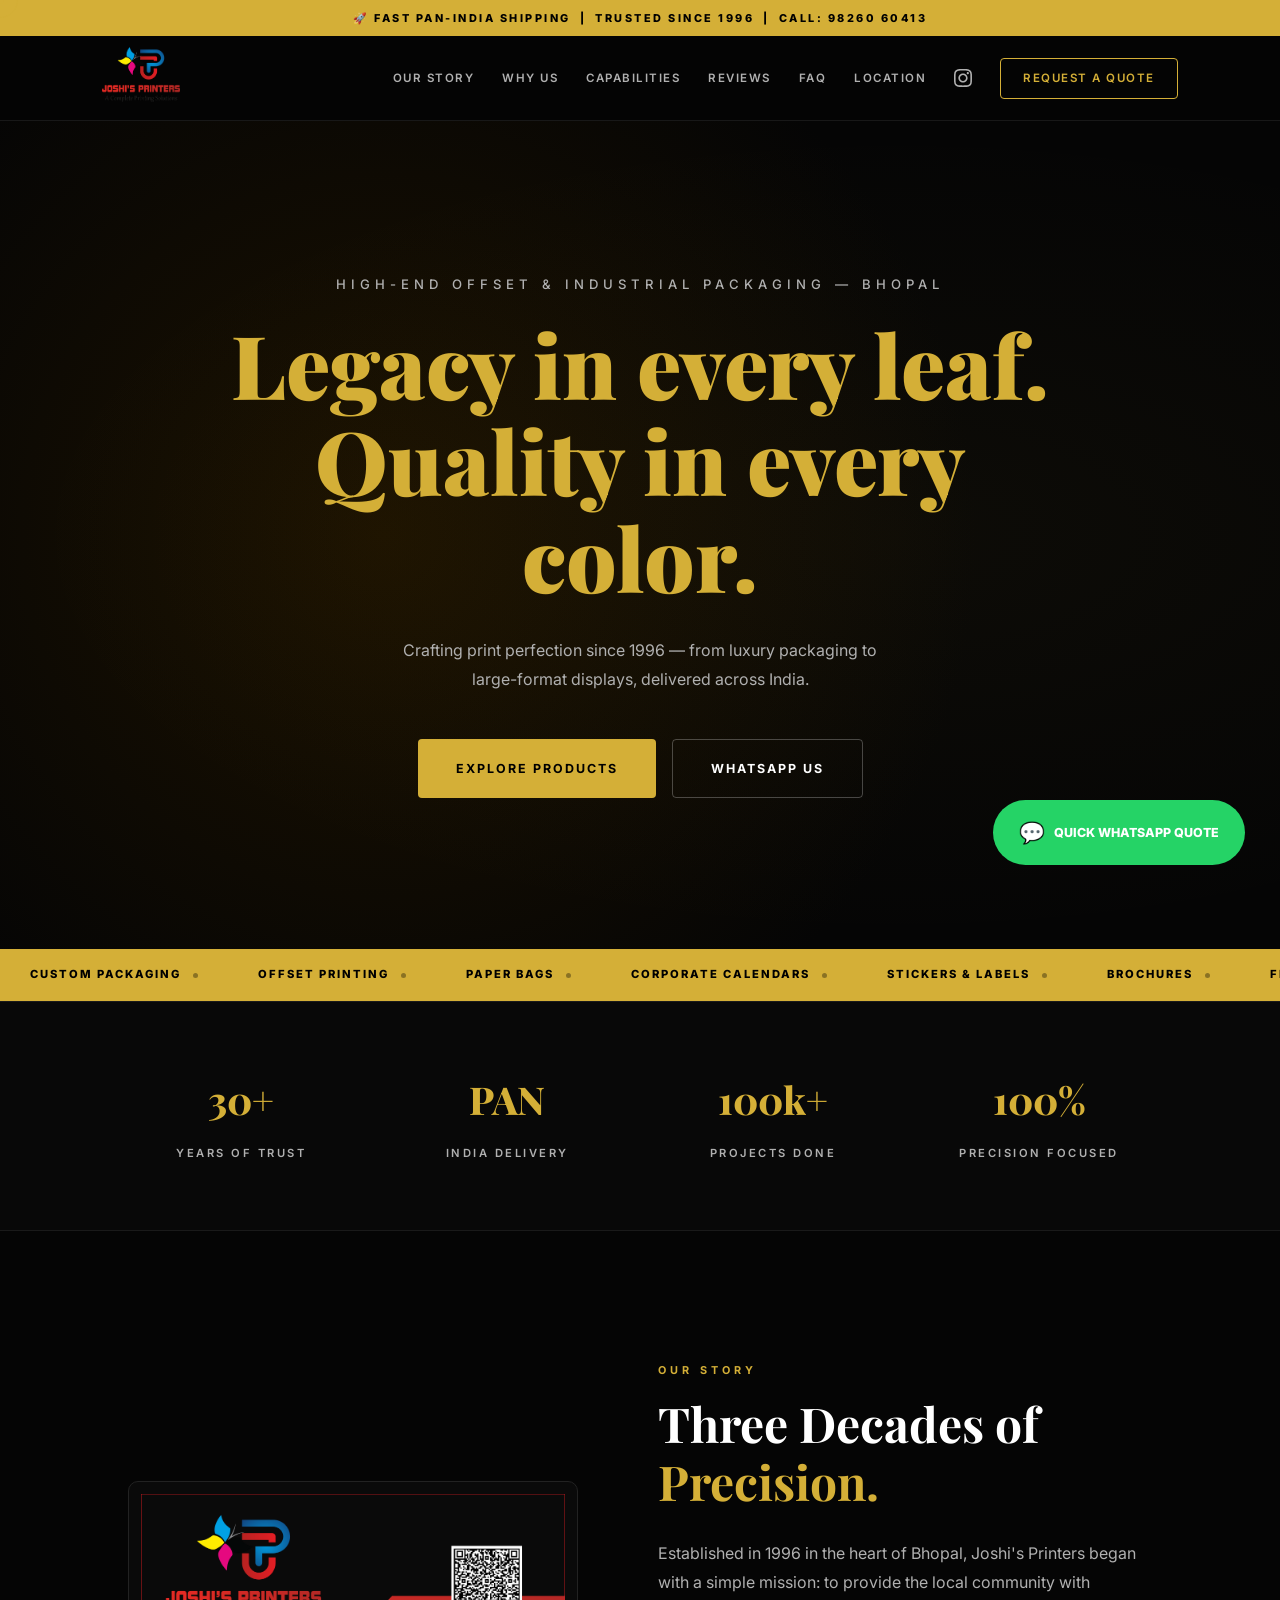
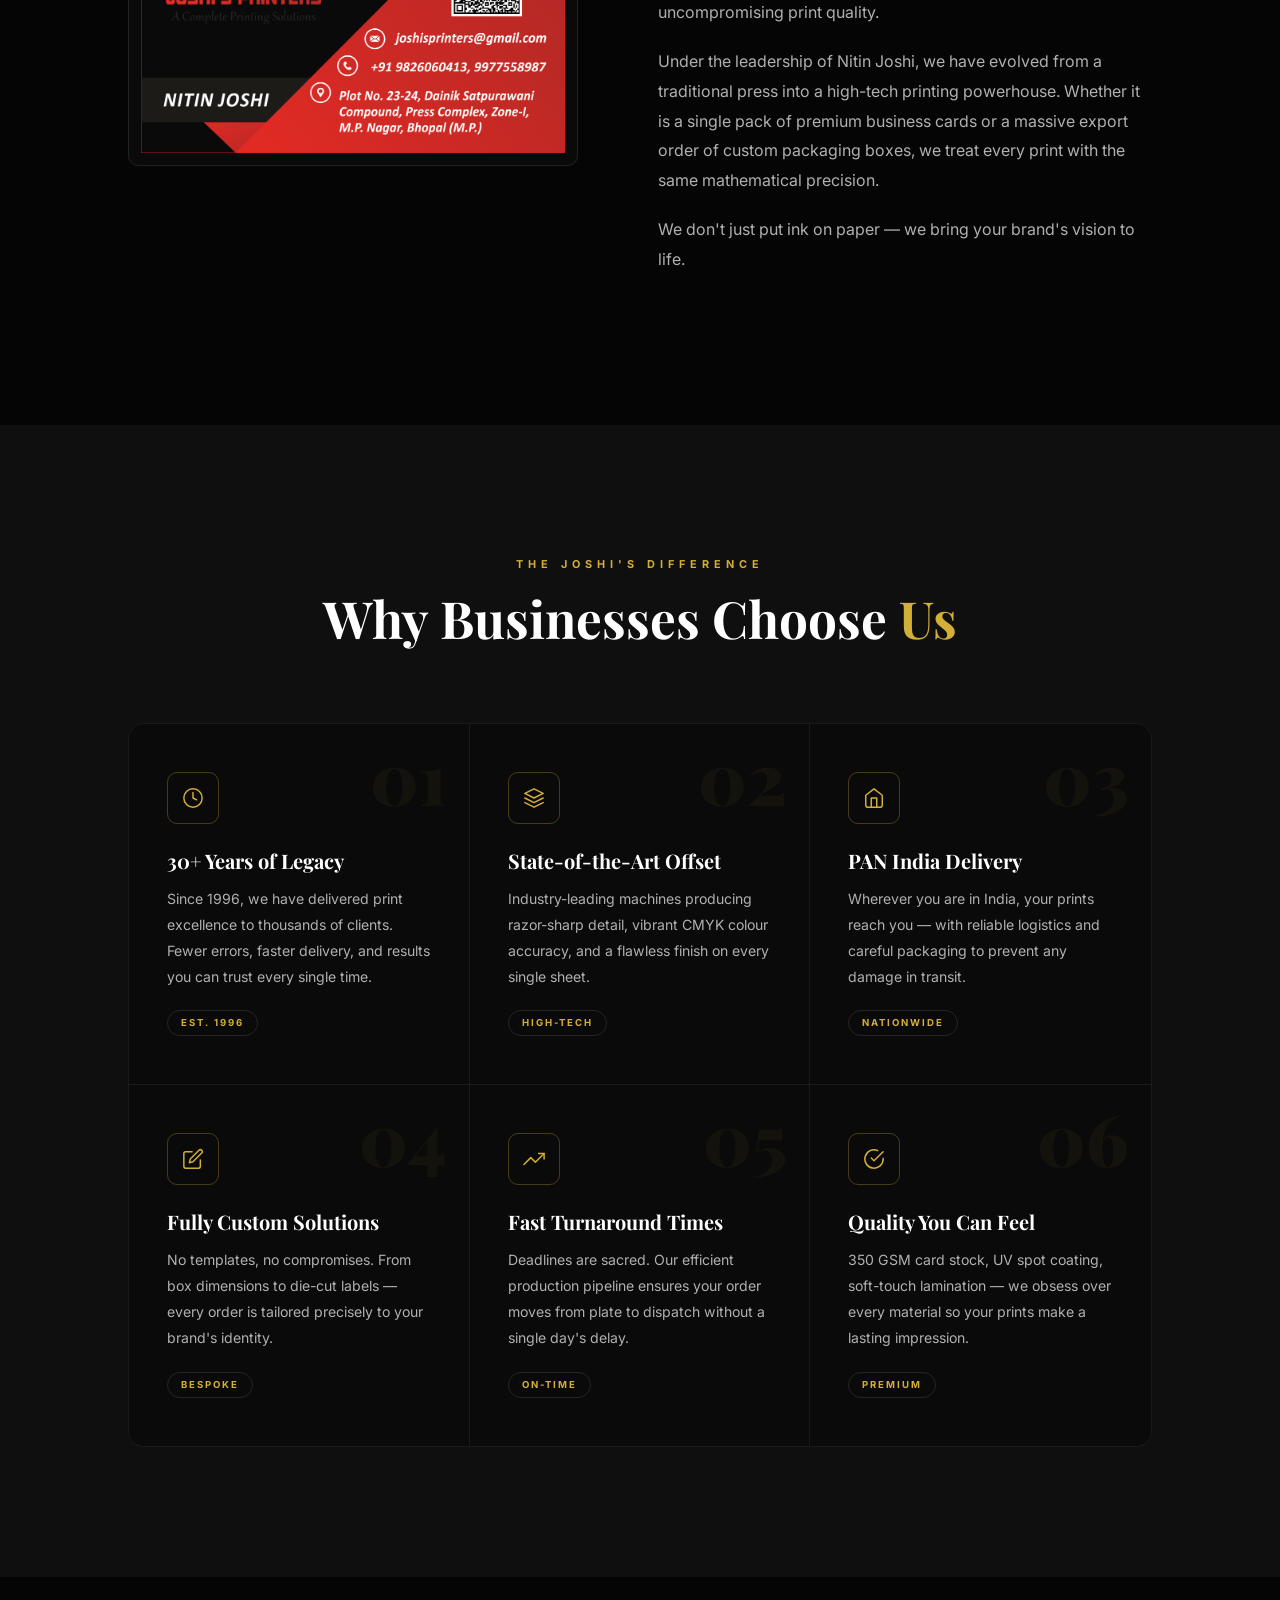
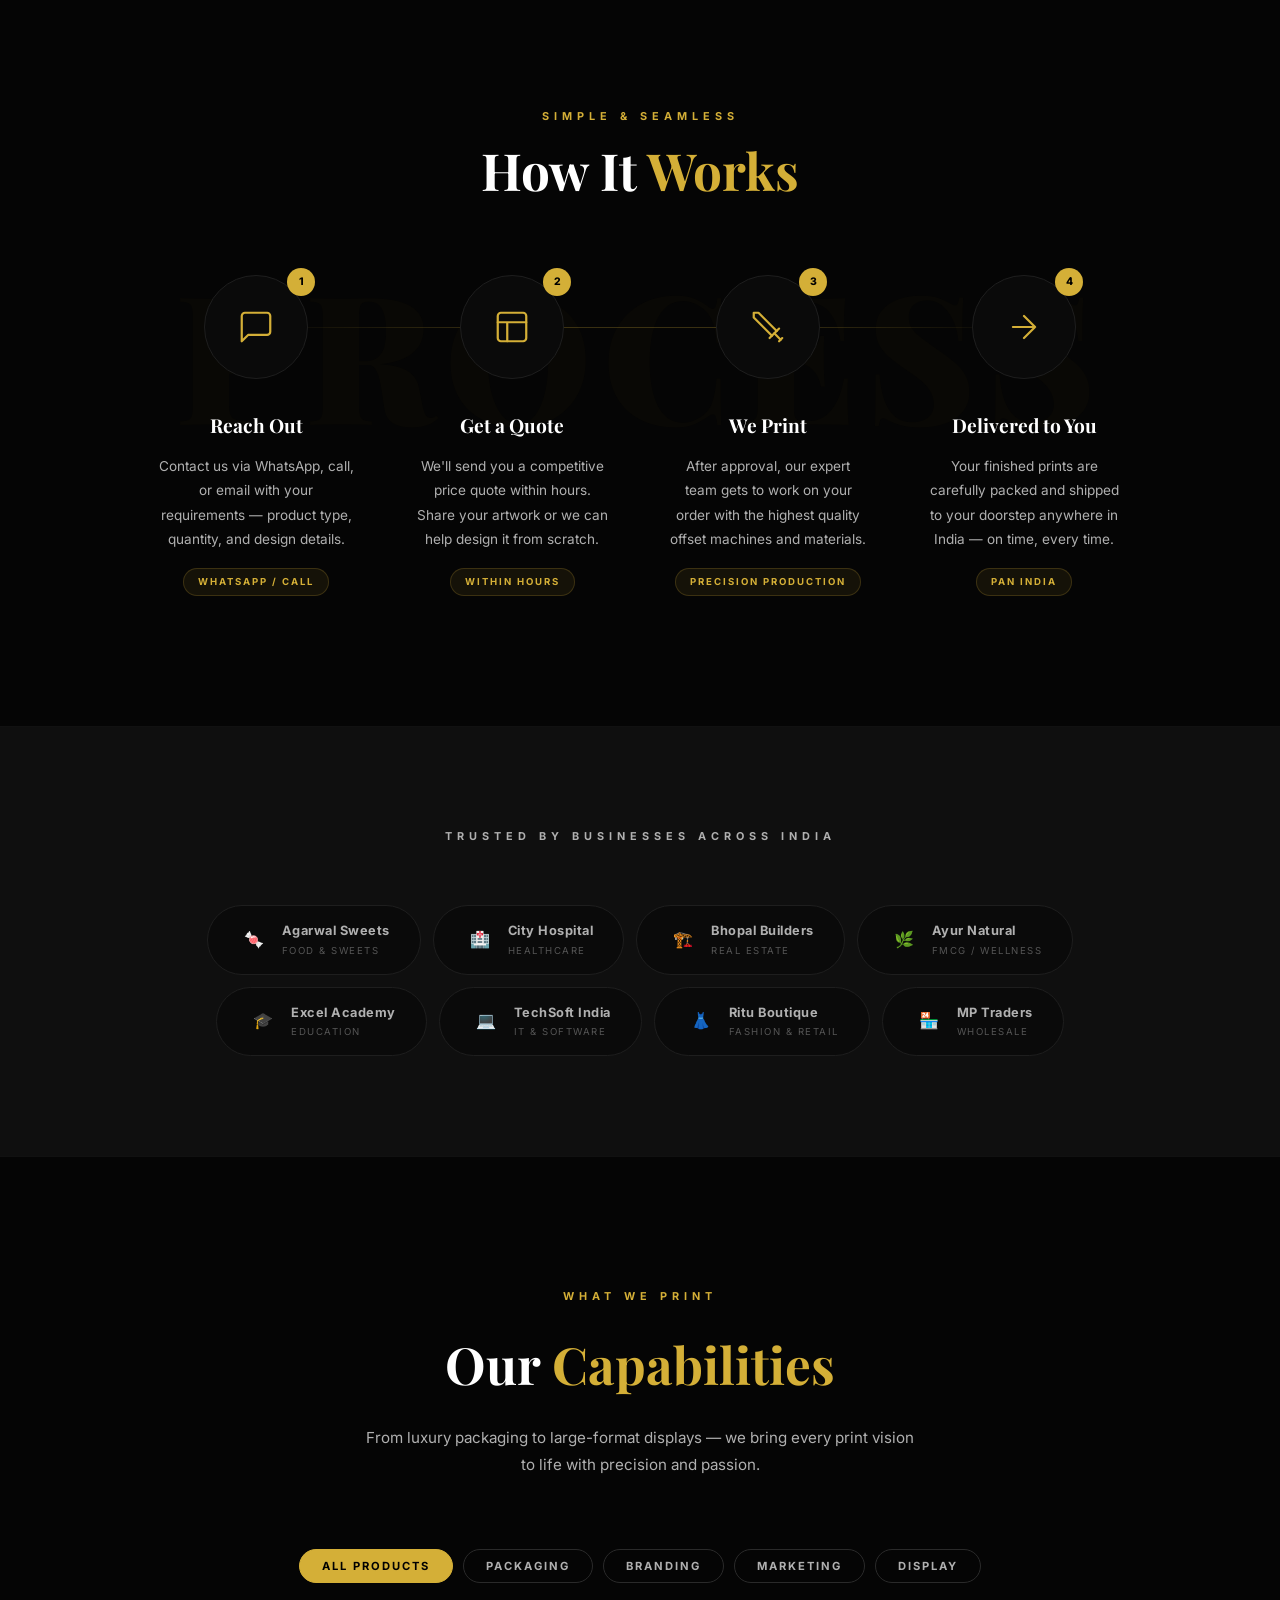
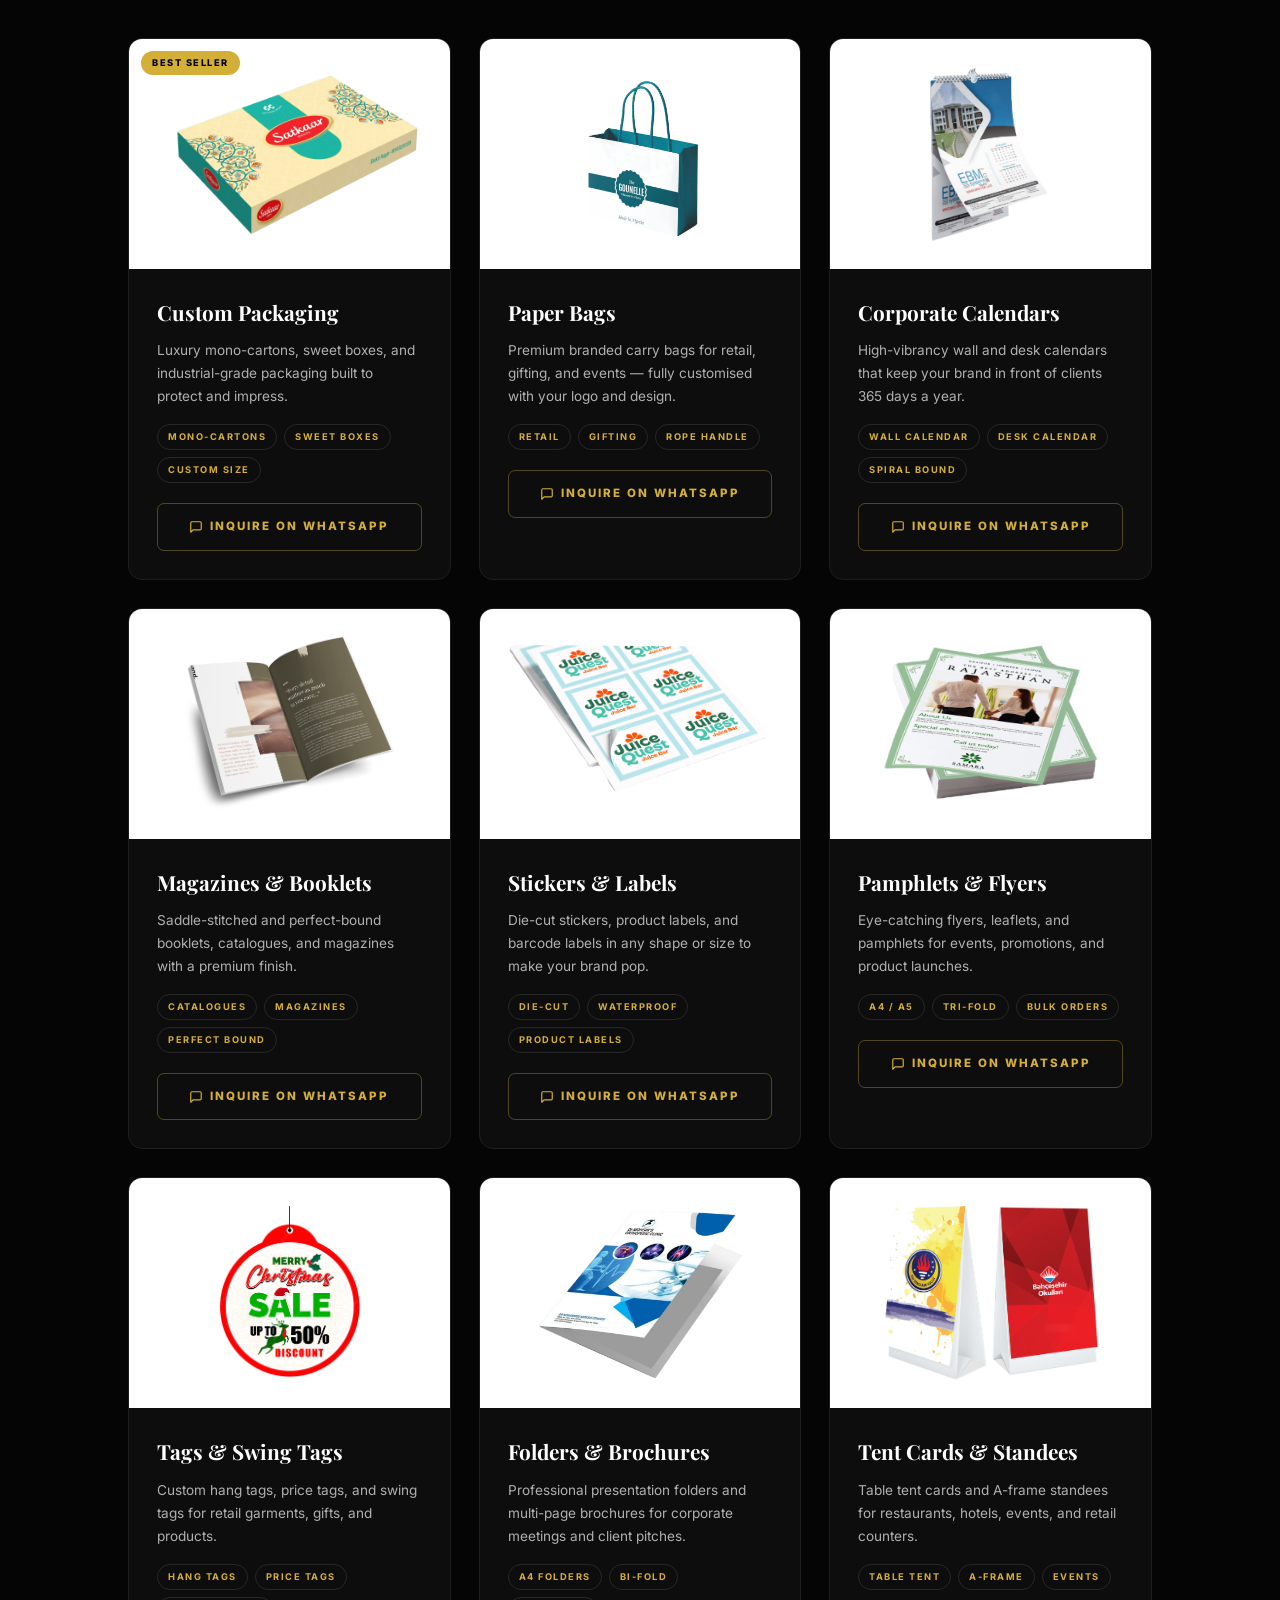
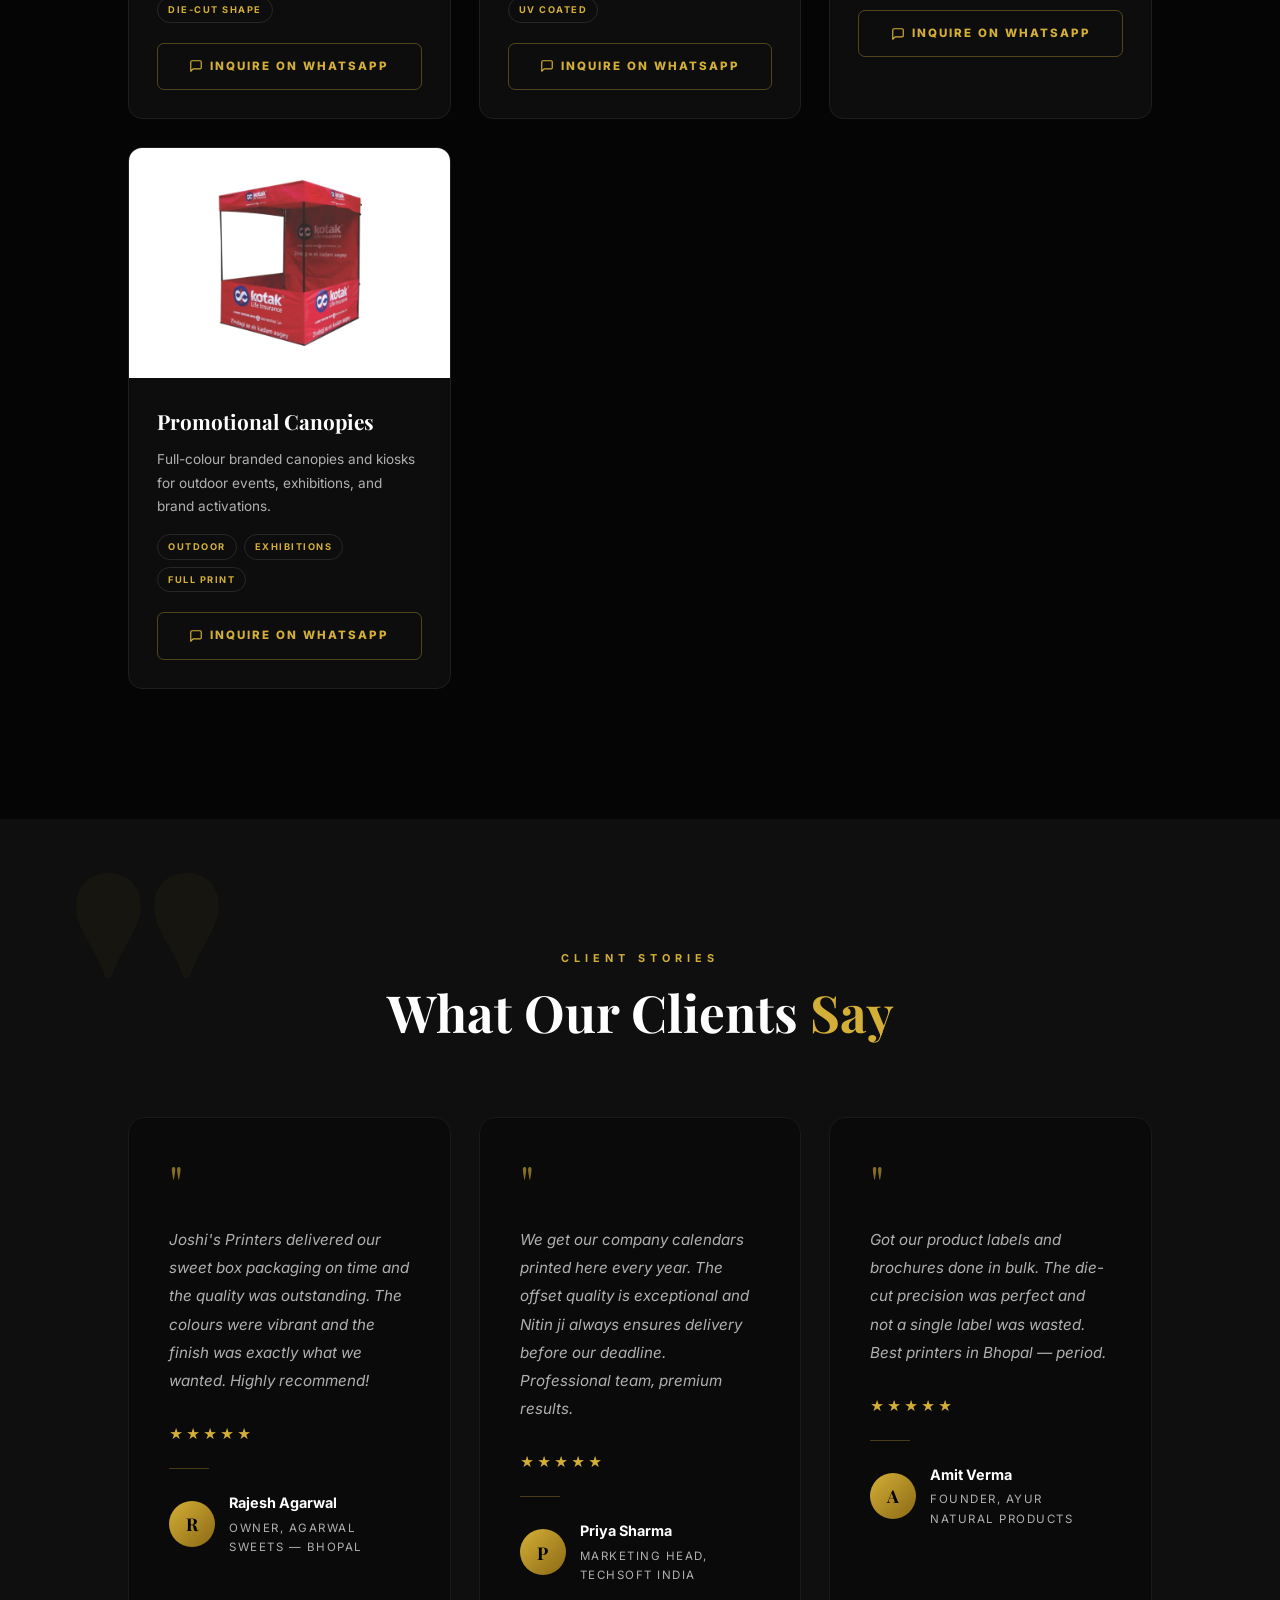
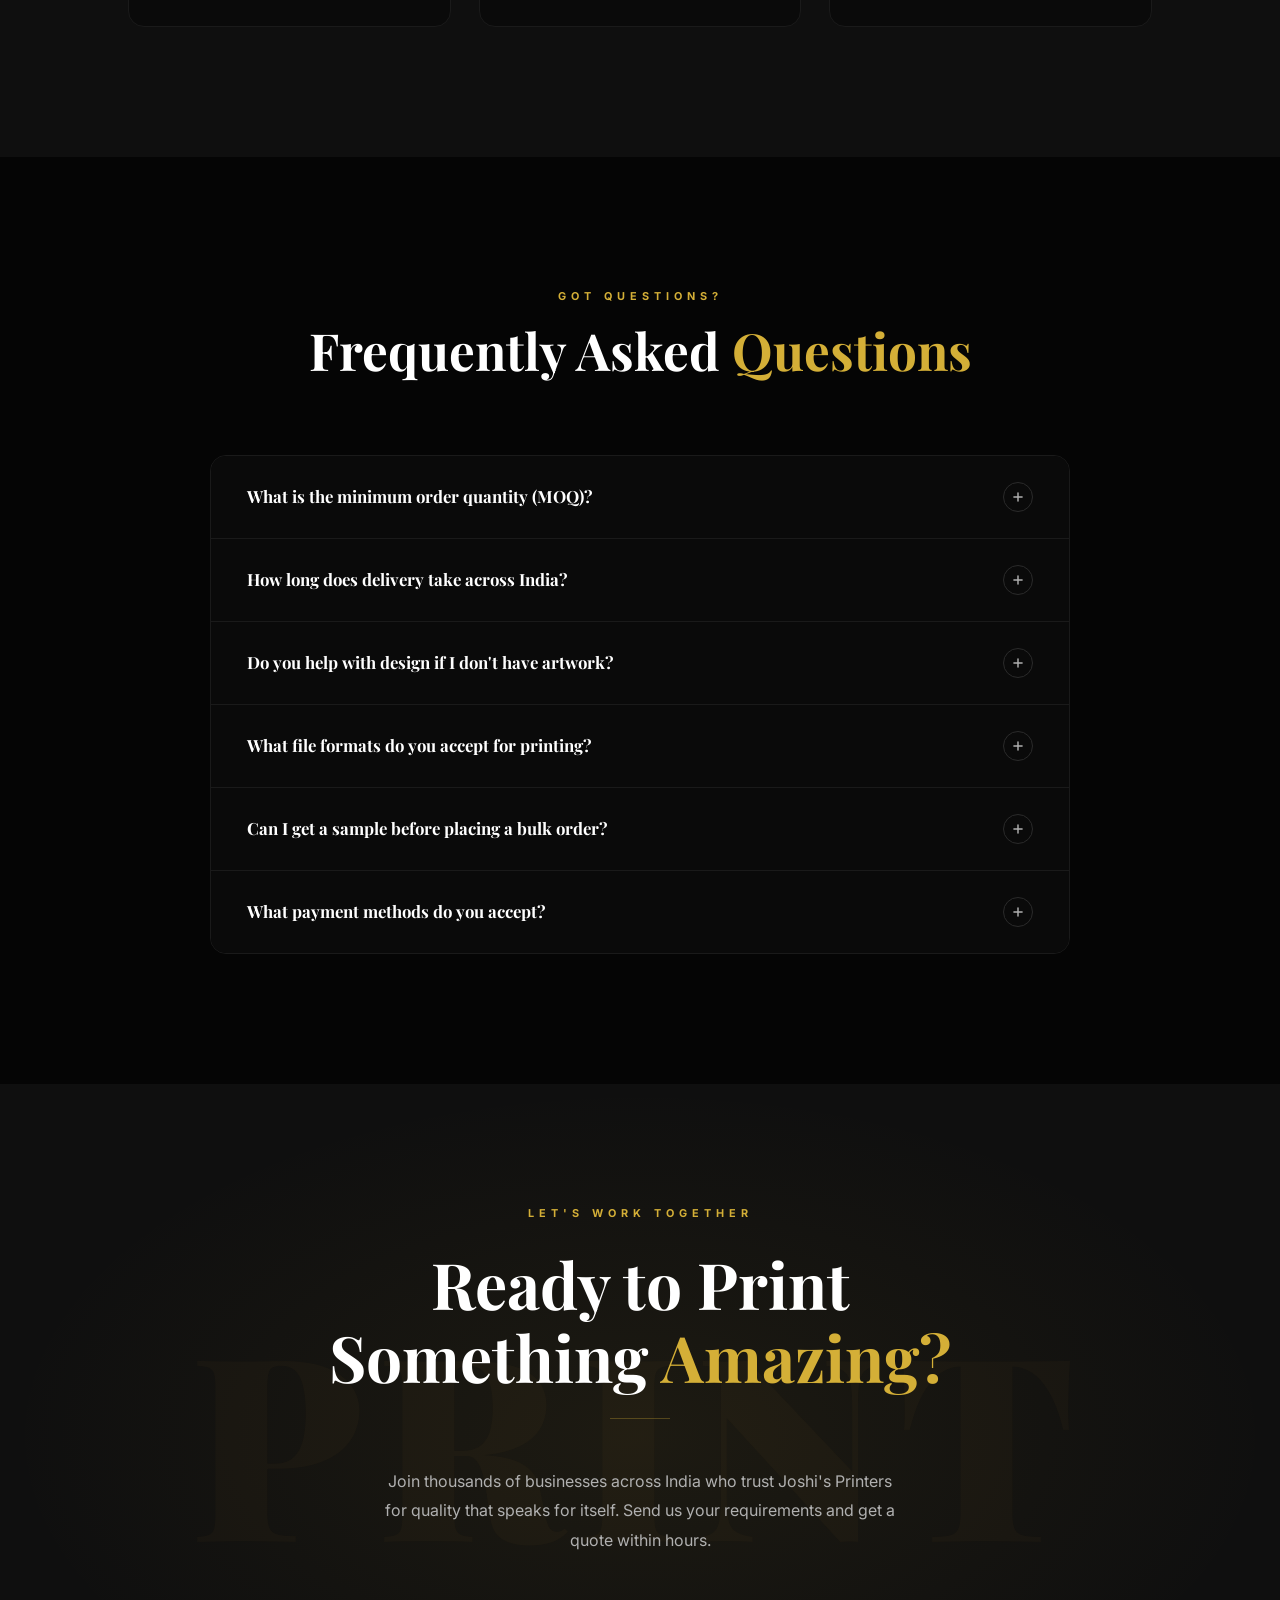
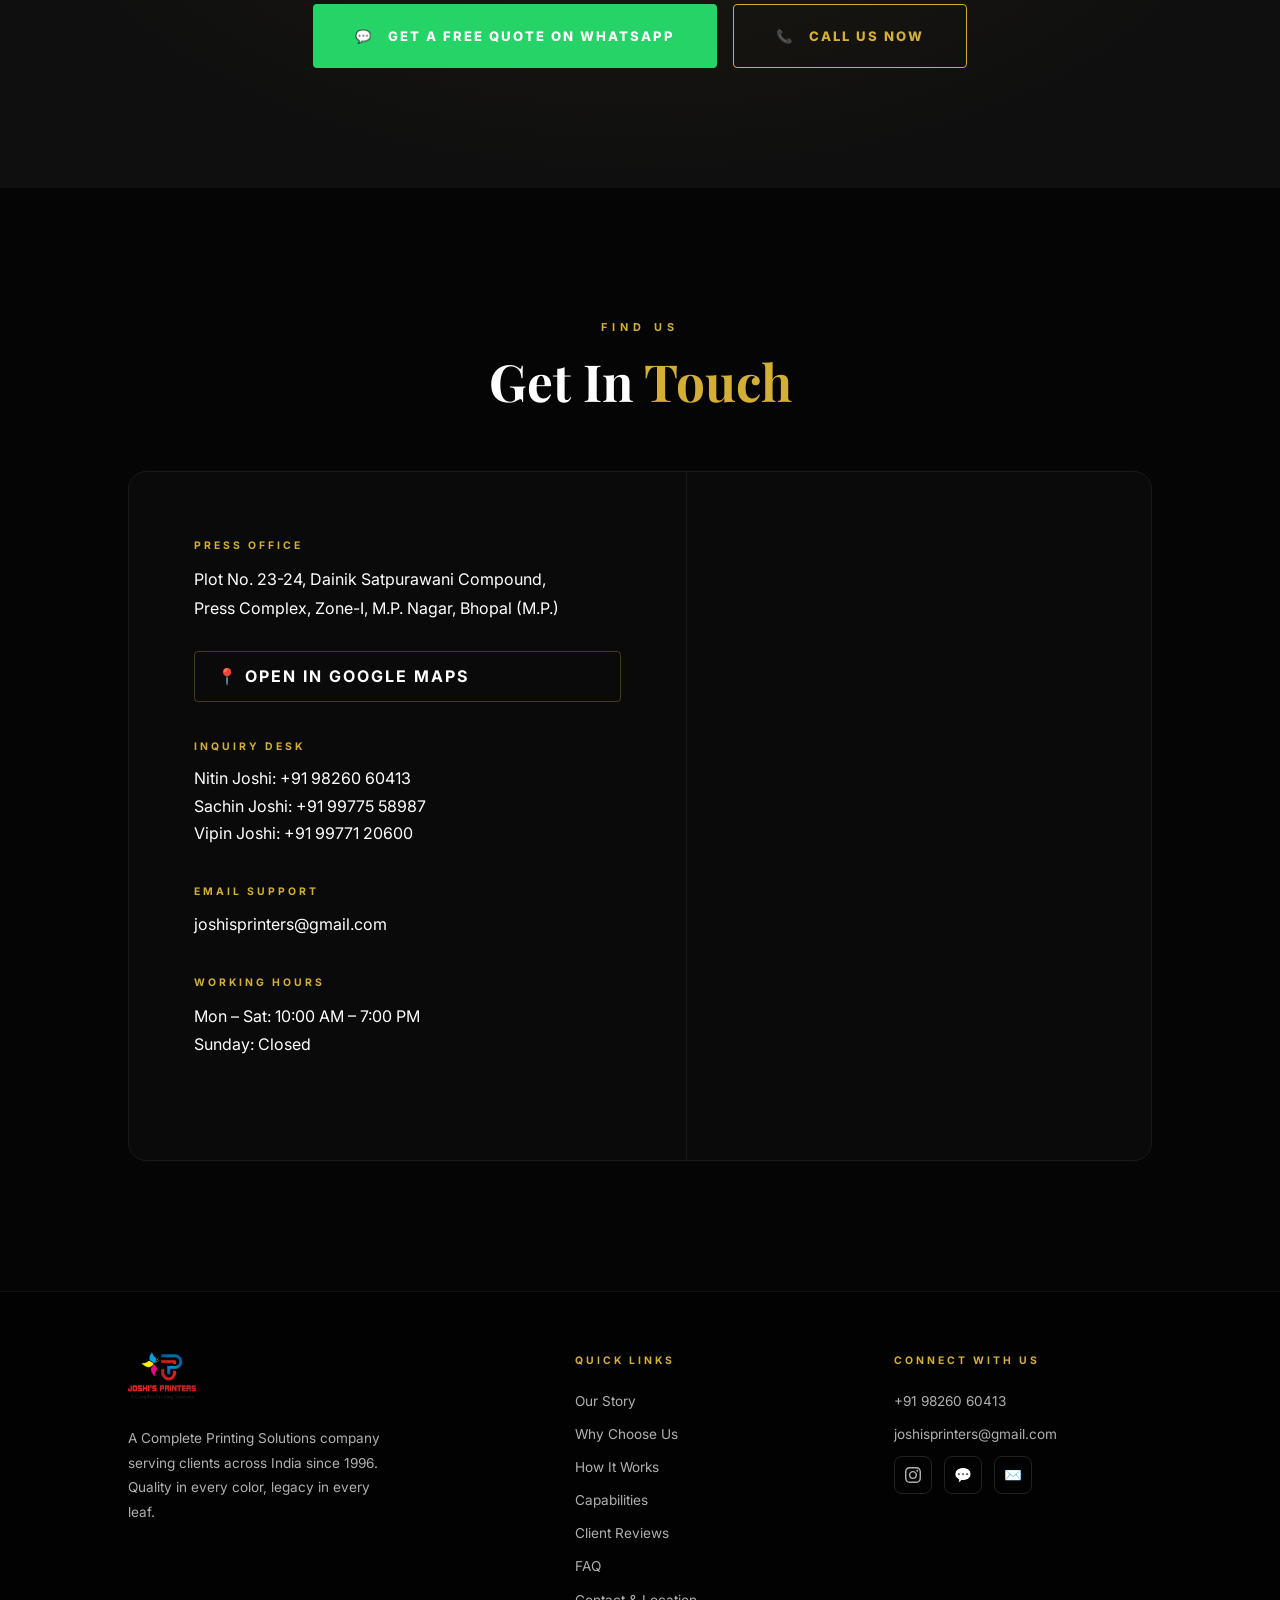
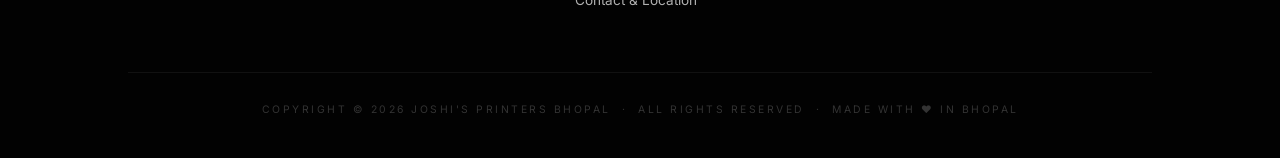
==== commit 925d58a5: "Update index.html" ====
--- a/WEBSITE/index.html
+++ b/WEBSITE/index.html
@@ -389,7 +389,7 @@
             <a href="#testimonials">Reviews</a>
             <a href="#faq">FAQ</a>
             <a href="#contact">Location</a>
-            <a href="https://www.instagram.com/joshisprinters/" target="_blank" class="insta-nav" aria-label="Instagram">
+            <a href="https://www.instagram.com/joshisprintersbpl/" target="_blank" class="insta-nav" aria-label="Instagram">
                 <svg viewBox="0 0 24 24"><path d="M12 2.163c3.204 0 3.584.012 4.85.07 1.366.062 2.633.332 3.608 1.308.975.975 1.245 2.242 1.308 3.607.058 1.266.07 1.646.07 4.85s-.012 3.584-.07 4.85c-.062 1.366-.332 2.633-1.308 3.608-.975.975-2.242 1.245-3.607 1.308-1.266.058-1.646.07-4.85.07s-3.584-.012-4.85-.07c-1.366-.062-2.633-.332-3.608-1.308-.975-.975-1.245-2.242-1.308-3.607-.058-1.266-.07-1.646-.07-4.85s.012-3.584.07-4.85c.062-1.366.332-2.633 1.308-3.608.975-.975 2.242-1.245 3.607-1.308 1.266-.058 1.646-.07 4.85-.07zm0-2.163c-3.259 0-3.667.014-4.947.072-4.358.2-6.78 2.618-6.98 6.98-.059 1.281-.073 1.689-.073 4.948s.014 3.667.072 4.947c.2 4.358 2.618 6.78 6.98 6.98 1.281.058 1.689.072 4.948.072s3.667-.014 4.947-.072c4.358-.2 6.78-2.618 6.98-6.98.058-1.281.072-1.689.072-4.948s-.014-3.667-.072-4.947c-.2-4.358-2.618-6.78-6.98-6.98-1.281-.058-1.689-.072-4.948-.072zm0 5.838c-3.403 0-6.162 2.759-6.162 6.162s2.759 6.163 6.162 6.163 6.162-2.759 6.162-6.163-2.759-6.162-6.162-6.162zm0 10.162c-2.209 0-4-1.79-4-4s1.791-4 4-4 4 1.791 4 4-1.791 4-4 4zm6.406-11.845c-.796 0-1.441.645-1.441 1.44s.645 1.44 1.441 1.44c.795 0 1.439-.645 1.439-1.44s-.644-1.44-1.439-1.44z"/></svg>
             </a>
             <a href="#contact" class="quote-btn">Request a Quote</a>
@@ -440,7 +440,7 @@
     <div class="values-bar" id="statsBar">
         <div class="value-item"><span class="val-num" data-target="30" data-suffix="+">0+</span><span class="val-label">Years of Trust</span></div>
         <div class="value-item"><span class="val-num" data-static="true">PAN</span><span class="val-label">India Delivery</span></div>
-        <div class="value-item"><span class="val-num" data-target="10000" data-divide="1000">0k+</span><span class="val-label">Projects Done</span></div>
+        <div class="value-item"><span class="val-num" data-target="100000" data-divide="1000">0k+</span><span class="val-label">Projects Done</span></div>
         <div class="value-item"><span class="val-num" data-target="100" data-suffix="%">0%</span><span class="val-label">Precision Focused</span></div>
     </div>
 
@@ -648,7 +648,7 @@
                 <a href="tel:+919826060413">+91 98260 60413</a>
                 <a href="mailto:joshisprinters@gmail.com">joshisprinters@gmail.com</a>
                 <div class="footer-social">
-                    <a href="https://www.instagram.com/joshisprinters/" target="_blank" aria-label="Instagram"><svg viewBox="0 0 24 24"><path d="M12 2.163c3.204 0 3.584.012 4.85.07 1.366.062 2.633.332 3.608 1.308.975.975 1.245 2.242 1.308 3.607.058 1.266.07 1.646.07 4.85s-.012 3.584-.07 4.85c-.062 1.366-.332 2.633-1.308 3.608-.975.975-2.242 1.245-3.607 1.308-1.266.058-1.646.07-4.85.07s-3.584-.012-4.85-.07c-1.366-.062-2.633-.332-3.608-1.308-.975-.975-1.245-2.242-1.308-3.607-.058-1.266-.07-1.646-.07-4.85s.012-3.584.07-4.85c.062-1.366.332-2.633 1.308-3.608.975-.975 2.242-1.245 3.607-1.308 1.266-.058 1.646-.07 4.85-.07zm0-2.163c-3.259 0-3.667.014-4.947.072-4.358.2-6.78 2.618-6.98 6.98-.059 1.281-.073 1.689-.073 4.948s.014 3.667.072 4.947c.2 4.358 2.618 6.78 6.98 6.98 1.281.058 1.689.072 4.948.072s3.667-.014 4.947-.072c4.358-.2 6.78-2.618 6.98-6.98.058-1.281.072-1.689.072-4.948s-.014-3.667-.072-4.947c-.2-4.358-2.618-6.78-6.98-6.98-1.281-.058-1.689-.072-4.948-.072zm0 5.838c-3.403 0-6.162 2.759-6.162 6.162s2.759 6.163 6.162 6.163 6.162-2.759 6.162-6.163-2.759-6.162-6.162-6.162zm0 10.162c-2.209 0-4-1.79-4-4s1.791-4 4-4 4 1.791 4 4-1.791 4-4 4zm6.406-11.845c-.796 0-1.441.645-1.441 1.44s.645 1.44 1.441 1.44c.795 0 1.439-.645 1.439-1.44s-.644-1.44-1.439-1.44z"/></svg></a>
+                    <a href="https://www.instagram.com/joshisprintersbpl/" target="_blank" aria-label="Instagram"><svg viewBox="0 0 24 24"><path d="M12 2.163c3.204 0 3.584.012 4.85.07 1.366.062 2.633.332 3.608 1.308.975.975 1.245 2.242 1.308 3.607.058 1.266.07 1.646.07 4.85s-.012 3.584-.07 4.85c-.062 1.366-.332 2.633-1.308 3.608-.975.975-2.242 1.245-3.607 1.308-1.266.058-1.646.07-4.85.07s-3.584-.012-4.85-.07c-1.366-.062-2.633-.332-3.608-1.308-.975-.975-1.245-2.242-1.308-3.607-.058-1.266-.07-1.646-.07-4.85s.012-3.584.07-4.85c.062-1.366.332-2.633 1.308-3.608.975-.975 2.242-1.245 3.607-1.308 1.266-.058 1.646-.07 4.85-.07zm0-2.163c-3.259 0-3.667.014-4.947.072-4.358.2-6.78 2.618-6.98 6.98-.059 1.281-.073 1.689-.073 4.948s.014 3.667.072 4.947c.2 4.358 2.618 6.78 6.98 6.98 1.281.058 1.689.072 4.948.072s3.667-.014 4.947-.072c4.358-.2 6.78-2.618 6.98-6.98.058-1.281.072-1.689.072-4.948s-.014-3.667-.072-4.947c-.2-4.358-2.618-6.78-6.98-6.98-1.281-.058-1.689-.072-4.948-.072zm0 5.838c-3.403 0-6.162 2.759-6.162 6.162s2.759 6.163 6.162 6.163 6.162-2.759 6.162-6.163-2.759-6.162-6.162-6.162zm0 10.162c-2.209 0-4-1.79-4-4s1.791-4 4-4 4 1.791 4 4-1.791 4-4 4zm6.406-11.845c-.796 0-1.441.645-1.441 1.44s.645 1.44 1.441 1.44c.795 0 1.439-.645 1.439-1.44s-.644-1.44-1.439-1.44z"/></svg></a>
                     <a href="https://wa.me/919826060413" target="_blank" aria-label="WhatsApp">💬</a>
                     <a href="mailto:joshisprinters@gmail.com" aria-label="Email">✉️</a>
                 </div>
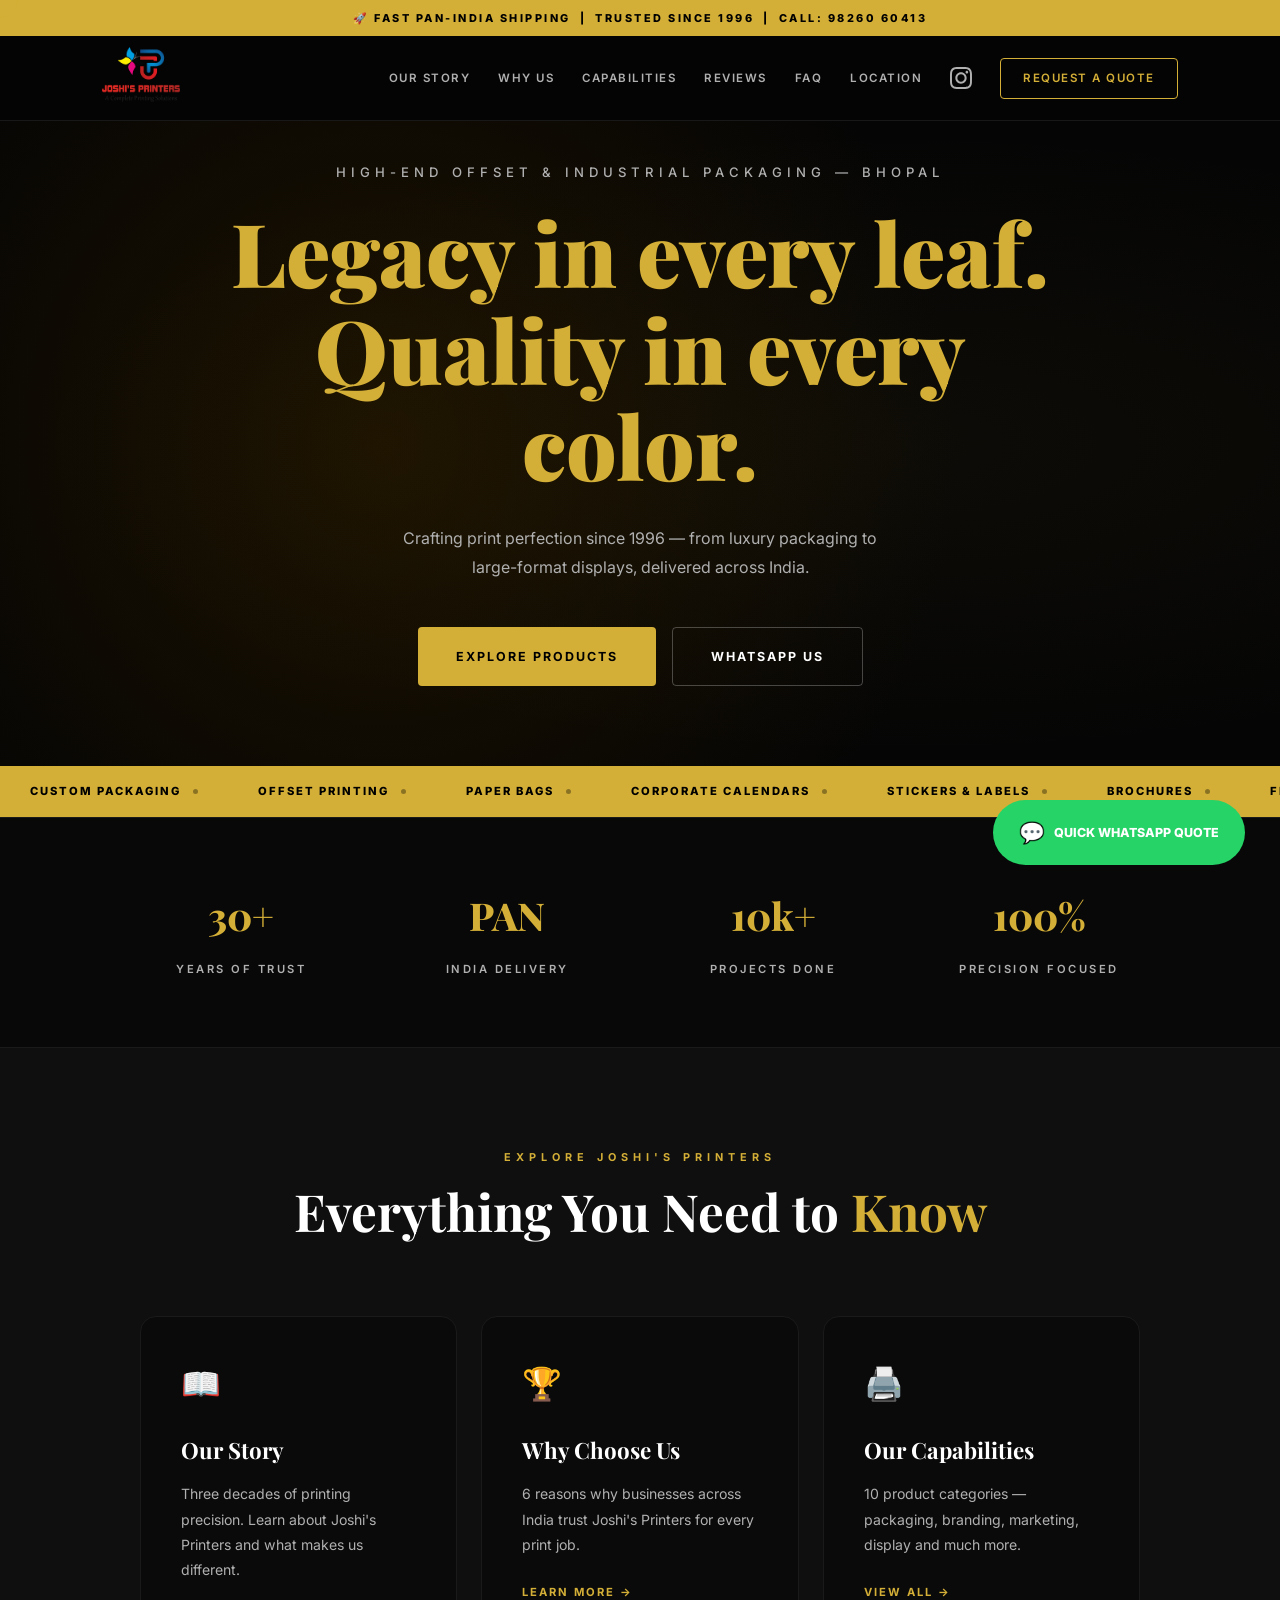
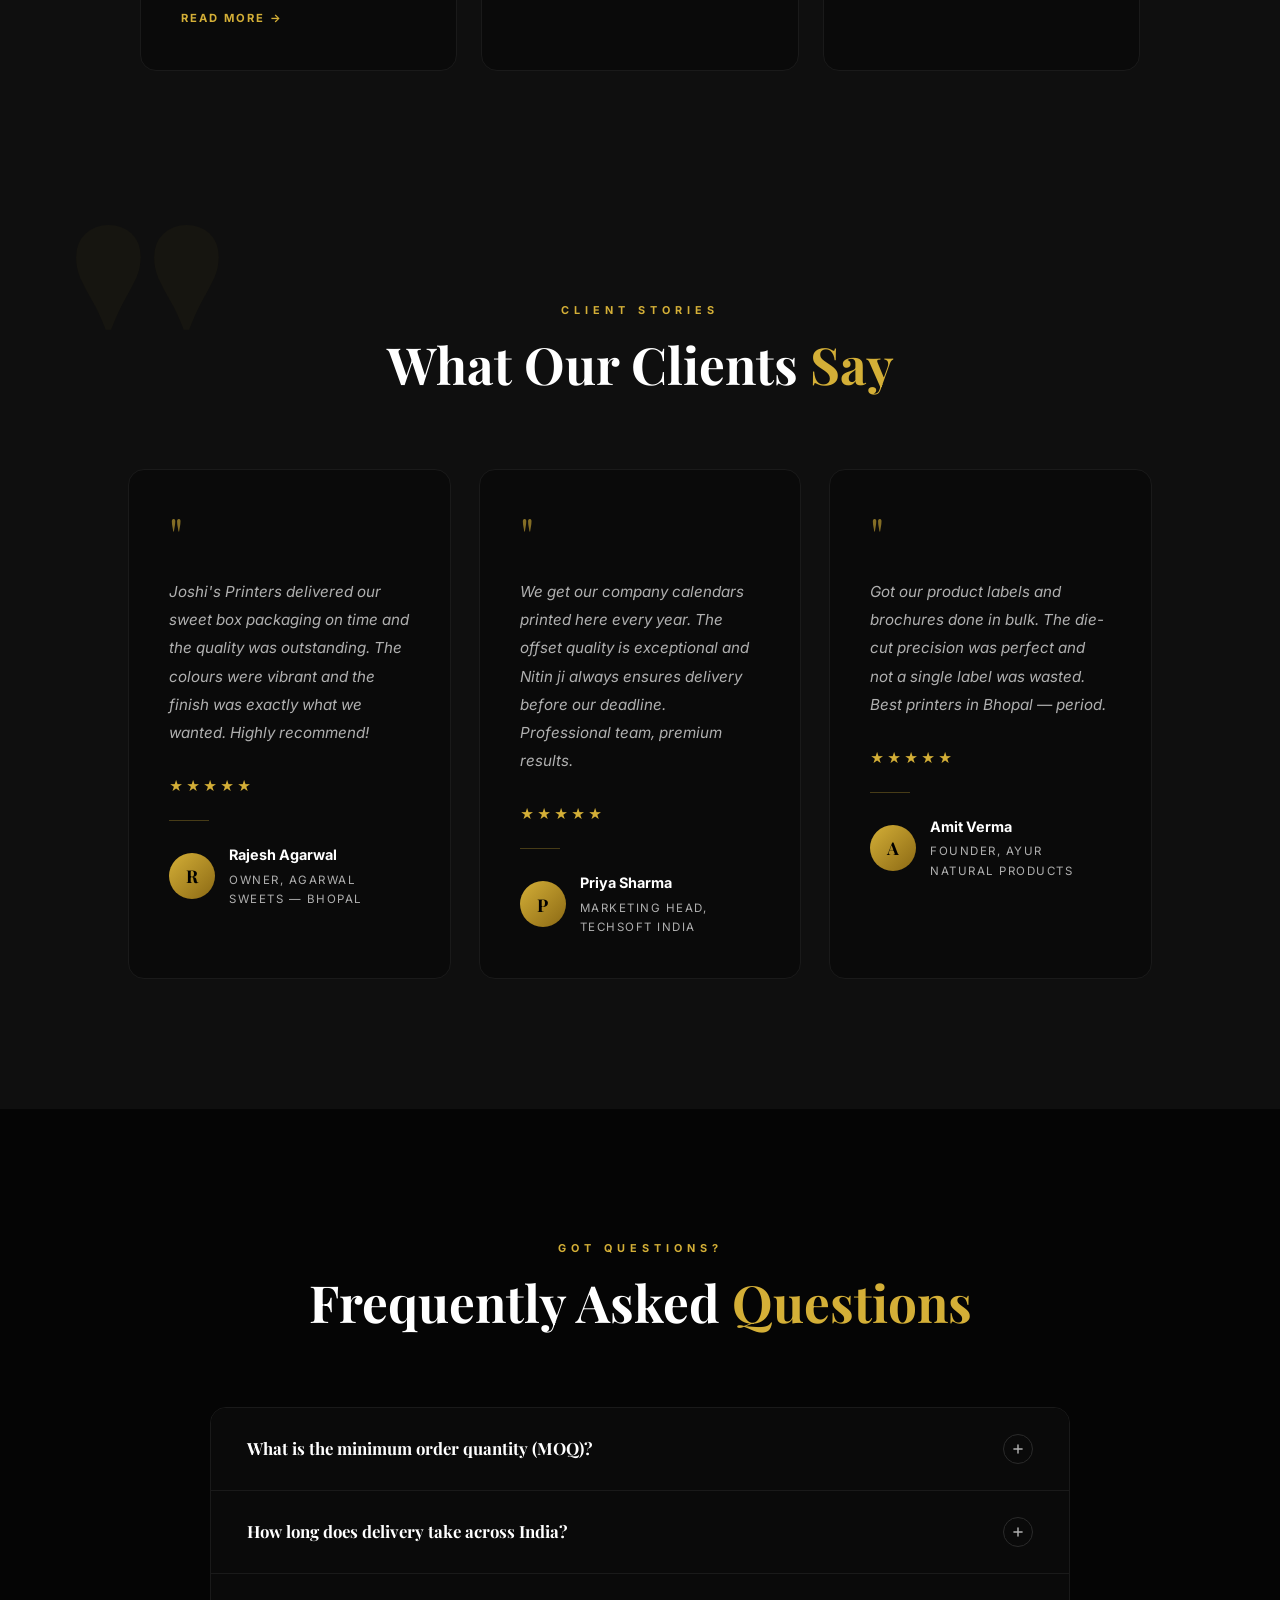
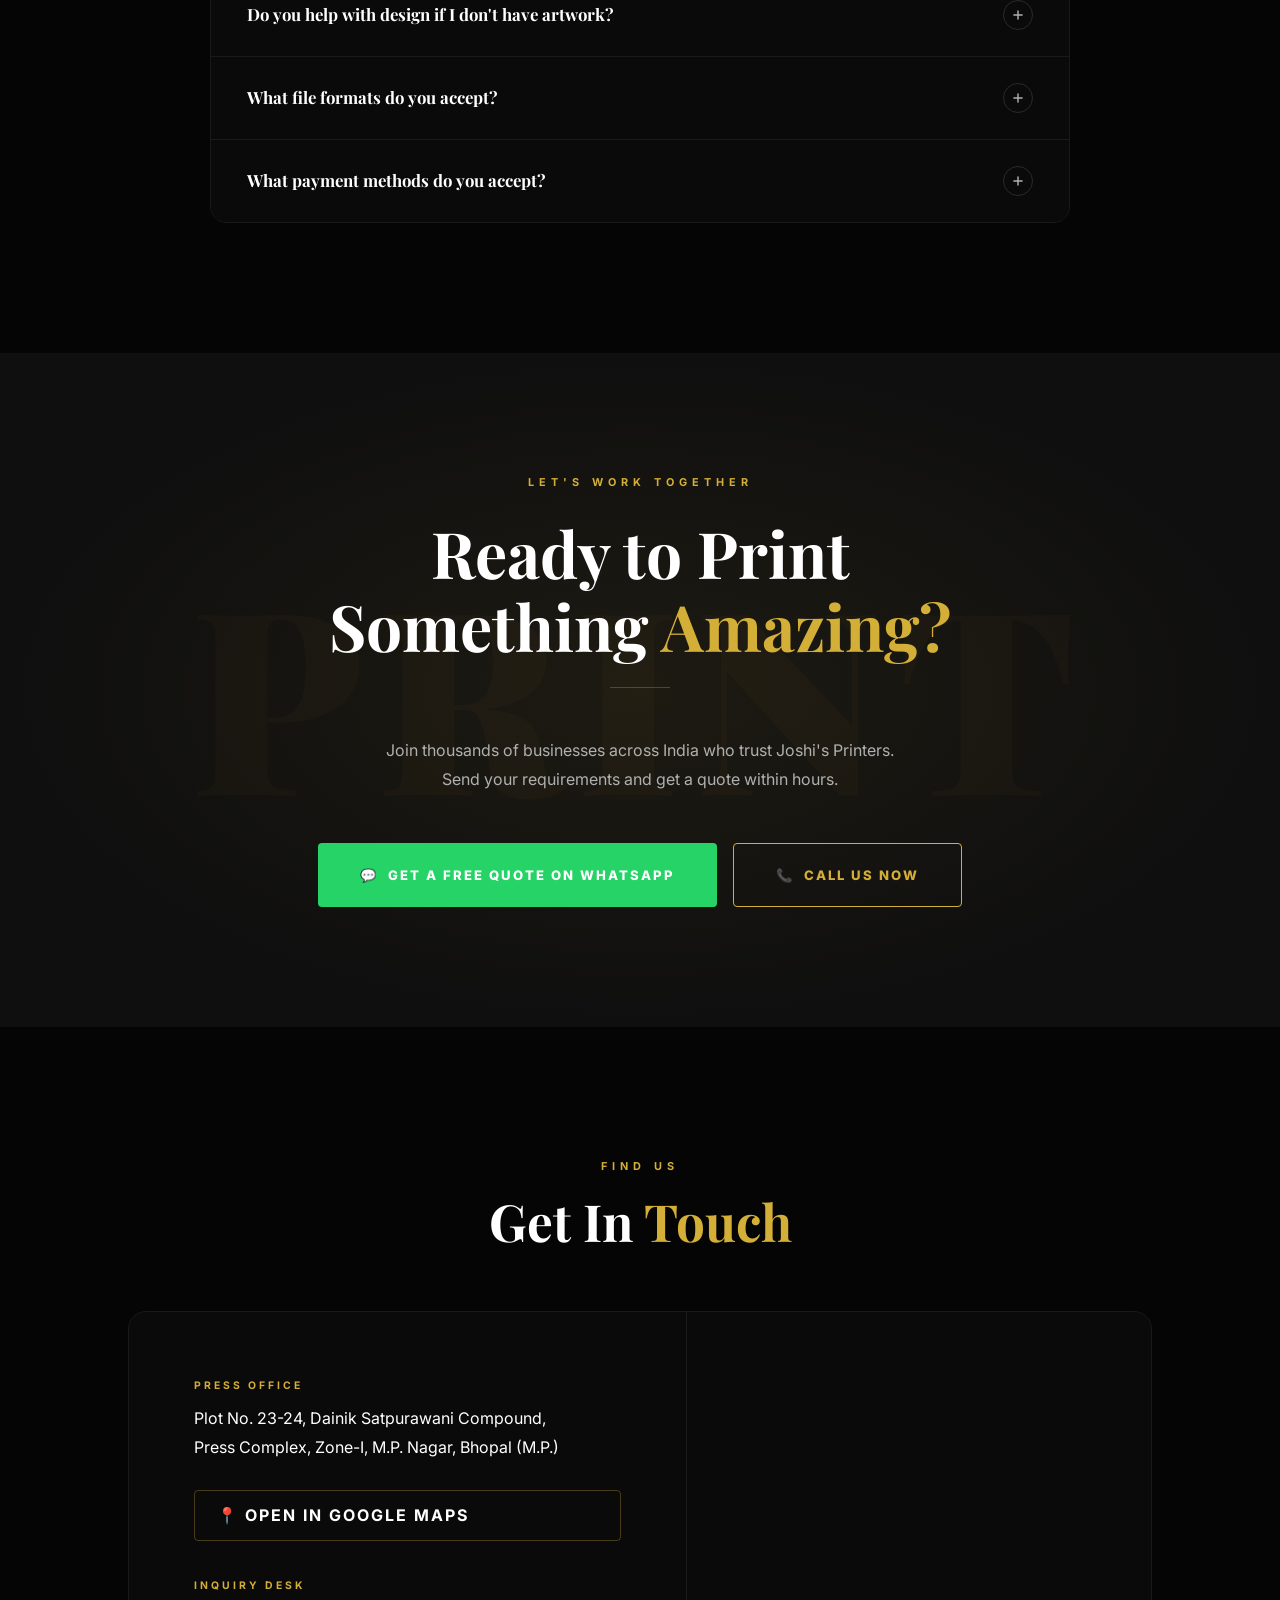
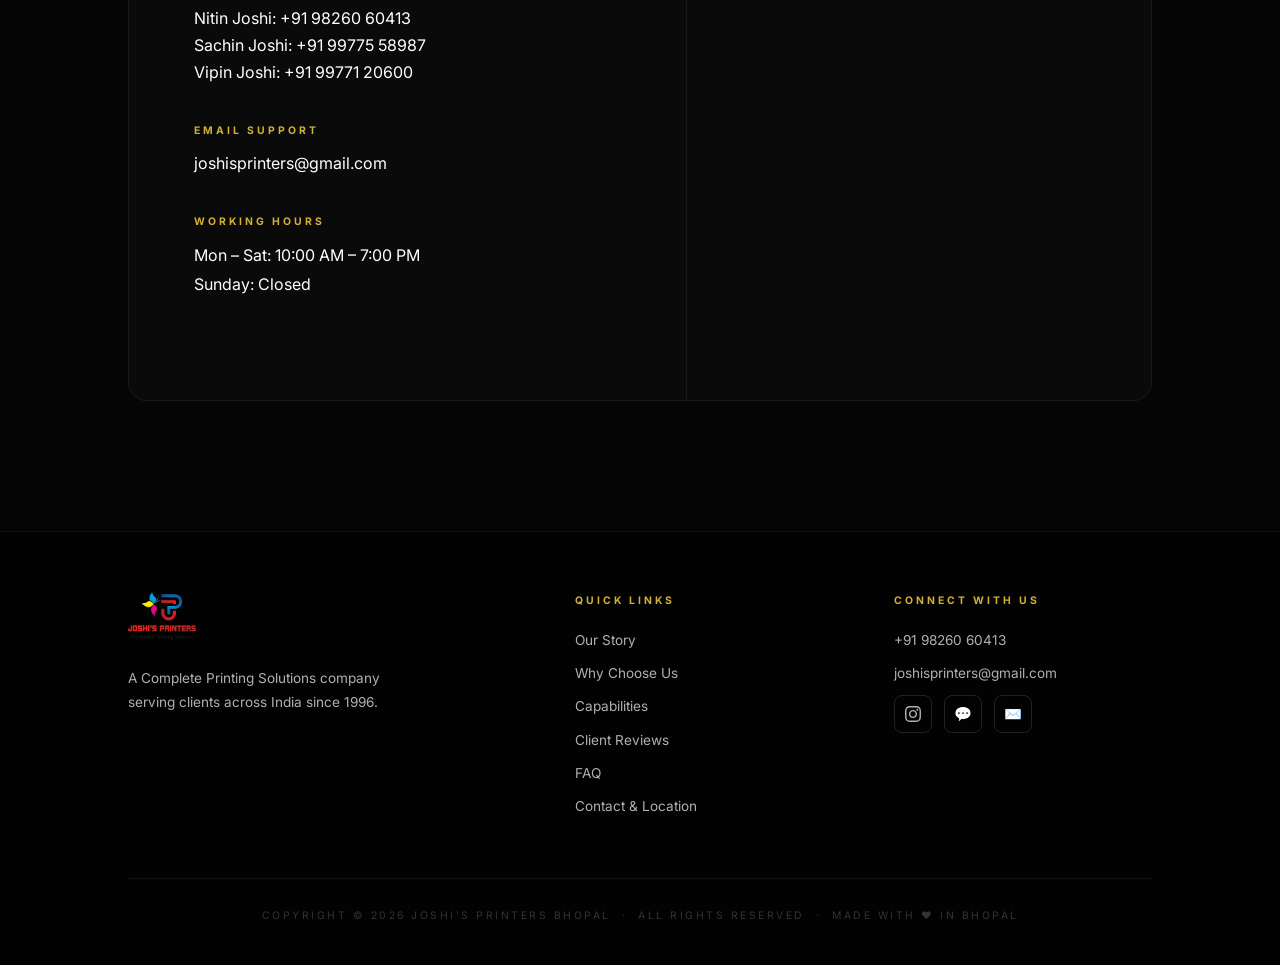
==== commit dbdc40e8: "adding new pages, done" ====
--- a/WEBSITE/index.html
+++ b/WEBSITE/index.html
@@ -4,778 +4,278 @@
     <meta charset="UTF-8">
     <meta name="viewport" content="width=device-width, initial-scale=1.0">
     <title>Joshi's Printers | Premium Printing & Packaging Bhopal</title>
-    <meta name="description" content="Joshi's Printers Bhopal - Premium Offset Printing & Industrial Packaging since 1996. Fast PAN-India shipping for boxes, labels, and corporate branding.">
-    <meta name="keywords" content="Printers in Bhopal, Offset Printing, Packaging Box Manufacturer, Sweet Box Printing, Joshi Printers">
+    <meta name="description" content="Joshi's Printers Bhopal - Premium Offset Printing & Industrial Packaging since 1996. Fast PAN-India shipping.">
     <link rel="icon" type="image/png" href="001.png">
     <meta property="og:title" content="Joshi's Printers | Premium Printing & Packaging">
-    <meta property="og:description" content="30 Years of Printing Excellence. Serving PAN-India with high-end offset and industrial packaging solutions.">
     <meta property="og:image" content="001.png">
     <meta property="og:url" content="https://joshisprinters.vercel.app/">
-    <meta property="og:type" content="website">
     <link href="https://fonts.googleapis.com/css2?family=Inter:wght@300;400;600;700;800&family=Playfair+Display:wght@700;900&display=swap" rel="stylesheet">
-
-    <style>
-        html { scroll-behavior: smooth; }
-        :root {
-            --bg-pure: #050505;
-            --bg-section: #0f0f0f;
-            --gold: #D4AF37;
-            --text-main: #ffffff;
-            --text-dim: #b0b0b0;
-            --whatsapp: #25D366;
-            --insta: #E4405F;
-            --nav-height: 85px;
-            --transition-smooth: all 0.5s cubic-bezier(0.16, 1, 0.3, 1);
-        }
-        * { margin: 0; padding: 0; box-sizing: border-box; }
-        body { background-color: var(--bg-pure); color: var(--text-main); font-family: 'Inter', sans-serif; line-height: 1.7; overflow-x: hidden; cursor: none; }
-        @media (max-width: 968px) { body { cursor: auto; } }
-
-        .reveal { opacity: 0; transform: translateY(30px); transition: all 0.8s ease-out; }
-        .reveal.active { opacity: 1; transform: translateY(0); }
-
-        /* ===================== PAGE LOADER ===================== */
-        .loader {
-            position: fixed; inset: 0; background: #000; z-index: 9999;
-            display: flex; align-items: center; justify-content: center; flex-direction: column;
-            transition: opacity 0.6s ease, visibility 0.6s ease;
-        }
-        .loader.hidden { opacity: 0; visibility: hidden; }
-        .loader-logo { width: 90px; margin-bottom: 36px; animation: loader-pulse 1.2s ease-in-out infinite; }
-        @keyframes loader-pulse { 0%, 100% { opacity: 0.4; transform: scale(0.95); } 50% { opacity: 1; transform: scale(1); } }
-        .loader-bar-wrap { width: 200px; height: 1px; background: #1a1a1a; border-radius: 2px; overflow: hidden; }
-        .loader-bar { height: 100%; background: var(--gold); width: 0%; animation: loader-fill 1.8s ease forwards; }
-        @keyframes loader-fill { 0% { width: 0%; } 60% { width: 80%; } 100% { width: 100%; } }
-        .loader-text { color: var(--text-dim); font-size: 0.6rem; letter-spacing: 4px; text-transform: uppercase; margin-top: 18px; font-weight: 600; }
-
-        /* ===================== CUSTOM CURSOR ===================== */
-        .cursor-dot {
-            width: 8px; height: 8px; background: var(--gold); border-radius: 50%;
-            position: fixed; pointer-events: none; z-index: 9998; transform: translate(-50%, -50%);
-            transition: transform 0.1s ease, width 0.3s ease, height 0.3s ease, opacity 0.3s ease;
-        }
-        .cursor-ring {
-            width: 36px; height: 36px; border: 1px solid rgba(212,175,55,0.5); border-radius: 50%;
-            position: fixed; pointer-events: none; z-index: 9997; transform: translate(-50%, -50%);
-            transition: transform 0.12s ease, width 0.3s ease, height 0.3s ease, opacity 0.3s ease, border-color 0.3s ease;
-        }
-        .cursor-dot.hover { width: 12px; height: 12px; }
-        .cursor-ring.hover { width: 52px; height: 52px; border-color: var(--gold); }
-        @media (max-width: 968px) { .cursor-dot, .cursor-ring { display: none; } }
-
-        /* TOP BAR */
-        .top-bar { background: var(--gold); color: #000; text-align: center; padding: 9px 0; font-size: 0.68rem; font-weight: 800; text-transform: uppercase; letter-spacing: 2.5px; z-index: 1002; position: relative; }
-
-        /* NAV */
-        nav { display: flex; justify-content: space-between; align-items: center; padding: 0 8%; height: var(--nav-height); background: rgba(5,5,5,0.88); backdrop-filter: blur(20px); -webkit-backdrop-filter: blur(20px); position: sticky; top: 0; z-index: 1000; border-bottom: 1px solid rgba(255,255,255,0.08); transition: var(--transition-smooth); }
-        nav.scrolled { height: 65px; background: rgba(0,0,0,0.97); border-bottom: 1px solid var(--gold); }
-        .nav-logo img { height: 55px; width: auto; transition: var(--transition-smooth); }
-        nav.scrolled .nav-logo img { height: 42px; }
-        .nav-links { display: flex; gap: 28px; align-items: center; }
-        .nav-links a { color: var(--text-dim); text-decoration: none; font-size: 0.72rem; text-transform: uppercase; letter-spacing: 1.5px; font-weight: 600; transition: var(--transition-smooth); position: relative; cursor: none; }
-        .nav-links a:hover, .nav-links a.active-link { color: var(--gold); }
-        .nav-links a::after { content: ''; position: absolute; width: 0; height: 1px; bottom: -5px; left: 0; background: var(--gold); transition: var(--transition-smooth); }
-        .nav-links a:hover::after, .nav-links a.active-link::after { width: 100%; }
-        .quote-btn { border: 1px solid var(--gold) !important; padding: 10px 22px; color: var(--gold) !important; border-radius: 4px; }
-        .quote-btn:hover { background: var(--gold) !important; color: #000 !important; }
-        .quote-btn::after, .insta-nav::after { display: none !important; }
-        .insta-nav svg { width: 18px; height: 18px; fill: var(--text-dim); transition: var(--transition-smooth); display: block; }
-        .insta-nav:hover svg { fill: var(--insta); transform: translateY(-2px); }
-        .mobile-menu-btn { display: none; cursor: pointer; flex-direction: column; gap: 5px; padding: 5px; }
-        .mobile-menu-btn span { display: block; width: 25px; height: 2px; background: var(--gold); transition: 0.3s; border-radius: 2px; }
-
-        /* HERO */
-        .hero { height: 92vh; display: flex; align-items: center; justify-content: center; text-align: center; padding: 0 10%; background: radial-gradient(circle at 30% 50%, #1c1200 0%, #050505 60%); position: relative; overflow: hidden; }
-        .hero::before { content: ''; position: absolute; inset: 0; background: radial-gradient(ellipse at 70% 50%, rgba(212,175,55,0.04) 0%, transparent 70%); pointer-events: none; }
-        .hero-content { max-width: 900px; position: relative; z-index: 1; }
-        .hero-eyebrow { color: var(--text-dim); margin-bottom: 20px; letter-spacing: 5px; text-transform: uppercase; font-size: 0.82rem; font-weight: 500; }
-        .hero h1 { font-family: 'Playfair Display', serif; font-size: clamp(2.5rem, 8vw, 5.5rem); color: var(--gold); line-height: 1.1; margin-bottom: 30px; font-weight: 900; }
-        .hero-sub { color: var(--text-dim); font-size: 1rem; margin-bottom: 45px; max-width: 500px; margin-left: auto; margin-right: auto; line-height: 1.8; }
-        .btn-container { display: flex; gap: 16px; justify-content: center; flex-wrap: wrap; }
-        .btn { padding: 18px 38px; text-decoration: none; font-weight: 700; border-radius: 4px; transition: var(--transition-smooth); text-transform: uppercase; font-size: 0.78rem; letter-spacing: 2px; display: inline-flex; align-items: center; gap: 8px; cursor: none; }
-        .btn-gold { background: var(--gold); color: #000; }
-        .btn-outline { background: transparent; color: #fff; border: 1px solid rgba(255,255,255,0.25); }
-        .btn:hover { transform: translateY(-6px); box-shadow: 0 20px 40px rgba(0,0,0,0.5); }
-        .btn-gold:hover { background: #fff; color: #000; }
-        .btn-outline:hover { background: #fff; color: #000; border-color: #fff; }
-
-        /* MARQUEE */
-        .marquee-section { background: var(--gold); padding: 16px 0; overflow: hidden; }
-        .marquee-track { display: flex; animation: marquee 25s linear infinite; white-space: nowrap; }
-        .marquee-track:hover { animation-play-state: paused; }
-        .marquee-item { display: inline-flex; align-items: center; gap: 12px; padding: 0 30px; font-size: 0.7rem; font-weight: 800; text-transform: uppercase; letter-spacing: 2px; color: #000; }
-        .marquee-dot { width: 5px; height: 5px; background: rgba(0,0,0,0.35); border-radius: 50%; flex-shrink: 0; }
-        @keyframes marquee { 0% { transform: translateX(0); } 100% { transform: translateX(-50%); } }
-
-        /* STATS BAR */
-        .values-bar { background: #080808; padding: 65px 10%; display: grid; grid-template-columns: repeat(auto-fit, minmax(180px, 1fr)); gap: 40px; border-top: 1px solid #1a1a1a; border-bottom: 1px solid #1a1a1a; }
-        .value-item { text-align: center; }
-        .value-item .val-num { color: var(--gold); font-size: 2.4rem; font-weight: 800; display: block; margin-bottom: 6px; font-family: 'Playfair Display', serif; }
-        .value-item .val-label { color: var(--text-dim); font-size: 0.7rem; text-transform: uppercase; letter-spacing: 2.5px; font-weight: 600; }
-
-        /* ABOUT */
-        .section-about { padding: 130px 10%; }
-        .about-grid { display: grid; grid-template-columns: 1fr 1.1fr; gap: 80px; align-items: center; max-width: 1200px; margin: 0 auto; }
-        .about-img img { width: 100%; border: 1px solid #222; padding: 12px; background: #0a0a0a; border-radius: 10px; }
-        .about-text .eyebrow { color: var(--gold); font-size: 0.68rem; text-transform: uppercase; letter-spacing: 4px; font-weight: 700; display: block; margin-bottom: 16px; }
-        .about-text h2 { font-family: 'Playfair Display', serif; font-size: clamp(2rem, 4vw, 3rem); margin-bottom: 28px; color: var(--text-main); line-height: 1.2; }
-        .about-text h2 span { color: var(--gold); }
-        .about-text p { color: var(--text-dim); font-size: 1rem; margin-bottom: 20px; line-height: 1.85; }
-
-        /* SECTION HEADER */
-        .section-header { text-align: center; margin-bottom: 75px; position: relative; z-index: 1; }
-        .section-header .eyebrow { color: var(--gold); font-size: 0.68rem; text-transform: uppercase; letter-spacing: 5px; font-weight: 700; display: block; margin-bottom: 16px; }
-        .section-header h2 { font-family: 'Playfair Display', serif; font-size: clamp(2rem, 4vw, 3.5rem); color: var(--text-main); line-height: 1.15; }
-        .section-header h2 span { color: var(--gold); }
-
-        /* WHY CHOOSE US */
-        .section-why { padding: 130px 10%; background: var(--bg-section); position: relative; overflow: hidden; }
-        .section-why::before { content: 'WHY US'; position: absolute; top: 50%; left: 50%; transform: translate(-50%,-50%); font-family: 'Playfair Display', serif; font-size: clamp(5rem, 16vw, 14rem); font-weight: 900; color: rgba(212,175,55,0.025); white-space: nowrap; pointer-events: none; letter-spacing: 10px; z-index: 0; }
-        .why-grid { display: grid; grid-template-columns: repeat(3, 1fr); max-width: 1200px; margin: 0 auto; border: 1px solid #1a1a1a; border-radius: 16px; overflow: hidden; position: relative; z-index: 1; }
-        .why-card { background: #0a0a0a; padding: 48px 38px; position: relative; transition: var(--transition-smooth); border-right: 1px solid #1a1a1a; border-bottom: 1px solid #1a1a1a; overflow: hidden; }
-        .why-card:nth-child(3n) { border-right: none; }
-        .why-card:nth-child(n+4) { border-bottom: none; }
-        .why-card::after { content: ''; position: absolute; bottom: 0; left: 0; width: 0; height: 2px; background: var(--gold); transition: var(--transition-smooth); }
-        .why-card:hover { background: #111; }
-        .why-card:hover::after { width: 100%; }
-        .why-card:hover .why-icon-wrap { background: var(--gold); border-color: var(--gold); }
-        .why-card:hover .why-icon-wrap svg { stroke: #000; }
-        .why-num { position: absolute; top: 16px; right: 22px; font-family: 'Playfair Display', serif; font-size: 4.5rem; font-weight: 900; color: rgba(212,175,55,0.05); line-height: 1; transition: var(--transition-smooth); user-select: none; }
-        .why-card:hover .why-num { color: rgba(212,175,55,0.13); }
-        .why-icon-wrap { width: 52px; height: 52px; border: 1px solid rgba(212,175,55,0.3); border-radius: 10px; display: flex; align-items: center; justify-content: center; margin-bottom: 24px; transition: var(--transition-smooth); }
-        .why-icon-wrap svg { width: 22px; height: 22px; stroke: var(--gold); fill: none; stroke-width: 1.6; stroke-linecap: round; stroke-linejoin: round; transition: var(--transition-smooth); }
-        .why-card h3 { font-family: 'Playfair Display', serif; font-size: 1.25rem; color: var(--text-main); margin-bottom: 12px; line-height: 1.3; }
-        .why-card p { color: var(--text-dim); font-size: 0.88rem; line-height: 1.85; }
-        .why-tag { display: inline-block; margin-top: 20px; padding: 4px 13px; border: 1px solid #252525; border-radius: 20px; font-size: 0.6rem; letter-spacing: 2px; text-transform: uppercase; color: var(--gold); font-weight: 700; }
-
-        /* HOW IT WORKS */
-        .section-process { padding: 130px 10%; background: var(--bg-pure); position: relative; overflow: hidden; }
-        .section-process::before { content: 'PROCESS'; position: absolute; top: 50%; left: 50%; transform: translate(-50%,-50%); font-family: 'Playfair Display', serif; font-size: clamp(5rem, 14vw, 13rem); font-weight: 900; color: rgba(212,175,55,0.025); white-space: nowrap; pointer-events: none; letter-spacing: 10px; }
-        .process-grid { display: grid; grid-template-columns: repeat(4, 1fr); gap: 0; max-width: 1200px; margin: 0 auto; position: relative; z-index: 1; }
-        .process-grid::before { content: ''; position: absolute; top: 52px; left: 12.5%; right: 12.5%; height: 1px; background: linear-gradient(90deg, transparent, var(--gold), var(--gold), transparent); opacity: 0.25; z-index: 0; }
-        .process-step { text-align: center; padding: 0 30px; position: relative; z-index: 1; }
-        .process-icon-wrap { width: 104px; height: 104px; border: 1px solid #1e1e1e; border-radius: 50%; display: flex; align-items: center; justify-content: center; margin: 0 auto 30px; background: #0a0a0a; position: relative; transition: var(--transition-smooth); }
-        .process-step:hover .process-icon-wrap { border-color: var(--gold); background: rgba(212,175,55,0.06); transform: scale(1.08); }
-        .process-step-num { position: absolute; top: -8px; right: -8px; width: 28px; height: 28px; background: var(--gold); color: #000; border-radius: 50%; font-size: 0.65rem; font-weight: 800; display: flex; align-items: center; justify-content: center; }
-        .process-icon-wrap svg { width: 38px; height: 38px; stroke: var(--gold); fill: none; stroke-width: 1.4; stroke-linecap: round; stroke-linejoin: round; }
-        .process-step h3 { font-family: 'Playfair Display', serif; font-size: 1.2rem; color: var(--text-main); margin-bottom: 12px; }
-        .process-step p { color: var(--text-dim); font-size: 0.85rem; line-height: 1.8; }
-        .process-tag { display: inline-block; margin-top: 16px; background: rgba(212,175,55,0.08); border: 1px solid rgba(212,175,55,0.2); color: var(--gold); font-size: 0.6rem; font-weight: 700; text-transform: uppercase; letter-spacing: 2px; padding: 5px 14px; border-radius: 20px; }
-
-        /* ===================== TRUSTED BY ===================== */
-        .section-clients { padding: 100px 10%; background: var(--bg-section); border-top: 1px solid #111; border-bottom: 1px solid #111; }
-        .clients-header { text-align: center; margin-bottom: 60px; }
-        .clients-header p { color: var(--text-dim); font-size: 0.68rem; text-transform: uppercase; letter-spacing: 5px; font-weight: 700; }
-        .clients-strip { display: flex; flex-wrap: wrap; justify-content: center; align-items: center; gap: 12px; max-width: 1100px; margin: 0 auto; }
-        .client-pill { border: 1px solid #1e1e1e; border-radius: 50px; padding: 14px 30px; display: flex; align-items: center; gap: 12px; background: #0a0a0a; transition: var(--transition-smooth); }
-        .client-pill:hover { border-color: rgba(212,175,55,0.35); background: rgba(212,175,55,0.04); transform: translateY(-3px); }
-        .client-icon { width: 32px; height: 32px; border-radius: 50%; display: flex; align-items: center; justify-content: center; font-size: 1rem; flex-shrink: 0; }
-        .client-name { font-size: 0.8rem; font-weight: 700; color: var(--text-dim); letter-spacing: 0.5px; white-space: nowrap; }
-        .client-type { font-size: 0.6rem; color: #555; text-transform: uppercase; letter-spacing: 1.5px; margin-top: 1px; }
-
-        /* CAPABILITIES */
-        .section-work { padding: 130px 10%; background: var(--bg-pure); }
-        .work-section-header { text-align: center; margin-bottom: 70px; }
-        .work-section-header .eyebrow { color: var(--gold); font-size: 0.68rem; text-transform: uppercase; letter-spacing: 5px; font-weight: 700; display: block; margin-bottom: 16px; }
-        .work-section-header h2 { font-family: 'Playfair Display', serif; font-size: clamp(2rem, 4vw, 3.5rem); color: var(--text-main); }
-        .work-section-header h2 span { color: var(--gold); }
-        .work-section-header p { color: var(--text-dim); margin-top: 16px; font-size: 0.95rem; max-width: 560px; margin-left: auto; margin-right: auto; line-height: 1.8; }
-        .filter-tabs { display: flex; justify-content: center; gap: 10px; flex-wrap: wrap; margin-bottom: 55px; }
-        .filter-btn { padding: 9px 22px; border: 1px solid #2a2a2a; background: transparent; color: var(--text-dim); font-size: 0.7rem; font-weight: 700; text-transform: uppercase; letter-spacing: 2px; border-radius: 30px; cursor: none; transition: all 0.3s ease; font-family: 'Inter', sans-serif; }
-        .filter-btn:hover { border-color: var(--gold); color: var(--gold); }
-        .filter-btn.active { background: var(--gold); color: #000; border-color: var(--gold); }
-        .work-grid { display: grid; grid-template-columns: repeat(auto-fill, minmax(300px, 1fr)); gap: 28px; max-width: 1300px; margin: 0 auto; }
-        .work-card { background: #0d0d0d; border: 1px solid #1e1e1e; border-radius: 14px; overflow: hidden; transition: var(--transition-smooth); position: relative; }
-        .work-card.hidden { display: none; }
-        .work-card:hover { transform: translateY(-10px); border-color: rgba(212,175,55,0.4); box-shadow: 0 25px 50px rgba(0,0,0,0.6); }
-        .work-img { height: 230px; background: #ffffff; display: flex; align-items: center; justify-content: center; padding: 28px; overflow: hidden; position: relative; }
-        .work-img img { max-width: 100%; max-height: 100%; object-fit: contain; transition: var(--transition-smooth); }
-        .work-card:hover .work-img img { transform: scale(1.07); }
-        .work-badge { position: absolute; top: 12px; left: 12px; background: var(--gold); color: #000; font-size: 0.58rem; font-weight: 800; text-transform: uppercase; letter-spacing: 1.5px; padding: 4px 11px; border-radius: 20px; }
-        .work-info { padding: 26px 28px 28px; }
-        .work-info h3 { font-family: 'Playfair Display', serif; font-size: 1.3rem; color: var(--text-main); margin-bottom: 9px; }
-        .work-info p { color: var(--text-dim); font-size: 0.85rem; line-height: 1.7; margin-bottom: 16px; }
-        .work-tags { display: flex; flex-wrap: wrap; gap: 7px; margin-bottom: 20px; }
-        .work-tag { font-size: 0.58rem; font-weight: 700; text-transform: uppercase; letter-spacing: 1.5px; color: var(--gold); border: 1px solid #272727; padding: 4px 10px; border-radius: 20px; }
-        .shop-btn { display: flex; align-items: center; justify-content: center; gap: 7px; width: 100%; background: transparent; color: var(--gold); text-decoration: none; padding: 13px; font-size: 0.72rem; font-weight: 800; text-transform: uppercase; border-radius: 7px; letter-spacing: 2px; transition: 0.3s; border: 1px solid rgba(212,175,55,0.35); cursor: none; }
-        .shop-btn:hover { background: var(--gold); color: #000; border-color: var(--gold); }
-        .shop-btn svg { width: 14px; height: 14px; fill: none; stroke: currentColor; stroke-width: 2; stroke-linecap: round; stroke-linejoin: round; flex-shrink: 0; }
-
-        /* TESTIMONIALS */
-        .section-testimonials { padding: 130px 10%; background: var(--bg-section); position: relative; overflow: hidden; }
-        .section-testimonials::before { content: '"'; position: absolute; top: -20px; left: 5%; font-family: 'Playfair Display', serif; font-size: 25rem; color: rgba(212,175,55,0.03); line-height: 1; pointer-events: none; font-weight: 900; }
-        .testimonials-grid { display: grid; grid-template-columns: repeat(auto-fit, minmax(320px, 1fr)); gap: 28px; max-width: 1200px; margin: 0 auto; }
-        .testi-card { background: #0a0a0a; border: 1px solid #1a1a1a; border-radius: 16px; padding: 40px; position: relative; transition: var(--transition-smooth); }
-        .testi-card:hover { border-color: rgba(212,175,55,0.3); transform: translateY(-6px); box-shadow: 0 20px 40px rgba(0,0,0,0.5); }
-        .testi-quote { font-size: 3rem; color: var(--gold); font-family: 'Playfair Display', serif; line-height: 1; margin-bottom: 20px; opacity: 0.6; }
-        .testi-text { color: var(--text-dim); font-size: 0.95rem; line-height: 1.85; margin-bottom: 28px; font-style: italic; }
-        .testi-stars { color: var(--gold); font-size: 0.85rem; letter-spacing: 3px; margin-bottom: 22px; }
-        .testi-divider { width: 40px; height: 1px; background: rgba(212,175,55,0.3); margin-bottom: 22px; }
-        .testi-author { display: flex; align-items: center; gap: 14px; }
-        .testi-avatar { width: 46px; height: 46px; border-radius: 50%; background: linear-gradient(135deg, var(--gold), #8B6914); display: flex; align-items: center; justify-content: center; font-family: 'Playfair Display', serif; font-size: 1.1rem; font-weight: 700; color: #000; flex-shrink: 0; }
-        .testi-name { font-weight: 700; font-size: 0.9rem; color: var(--text-main); margin-bottom: 3px; }
-        .testi-role { font-size: 0.72rem; color: var(--text-dim); text-transform: uppercase; letter-spacing: 1.5px; }
-
-        /* FAQ */
-        .section-faq { padding: 130px 10%; background: var(--bg-pure); position: relative; overflow: hidden; }
-        .section-faq::before { content: 'FAQ'; position: absolute; top: 50%; left: 50%; transform: translate(-50%,-50%); font-family: 'Playfair Display', serif; font-size: clamp(6rem, 20vw, 18rem); font-weight: 900; color: rgba(212,175,55,0.025); white-space: nowrap; pointer-events: none; letter-spacing: 15px; }
-        .faq-list { max-width: 860px; margin: 0 auto; border: 1px solid #1a1a1a; border-radius: 16px; overflow: hidden; position: relative; z-index: 1; }
-        .faq-item { border-bottom: 1px solid #1a1a1a; }
-        .faq-item:last-child { border-bottom: none; }
-        .faq-question { width: 100%; display: flex; justify-content: space-between; align-items: center; padding: 26px 36px; background: #0a0a0a; border: none; cursor: none; text-align: left; transition: 0.3s; gap: 20px; }
-        .faq-question:hover { background: #0f0f0f; }
-        .faq-q-text { font-family: 'Playfair Display', serif; font-size: 1.05rem; color: var(--text-main); font-weight: 700; line-height: 1.4; }
-        .faq-question.open .faq-q-text { color: var(--gold); }
-        .faq-icon { width: 30px; height: 30px; border: 1px solid #2a2a2a; border-radius: 50%; display: flex; align-items: center; justify-content: center; flex-shrink: 0; transition: 0.3s; }
-        .faq-question.open .faq-icon { background: var(--gold); border-color: var(--gold); transform: rotate(45deg); }
-        .faq-icon svg { width: 14px; height: 14px; stroke: var(--text-dim); fill: none; stroke-width: 2.5; stroke-linecap: round; transition: 0.3s; }
-        .faq-question.open .faq-icon svg { stroke: #000; }
-        .faq-answer { max-height: 0; overflow: hidden; transition: max-height 0.4s ease; background: #080808; }
-        .faq-answer.open { max-height: 300px; }
-        .faq-answer-inner { padding: 0 36px 28px; color: var(--text-dim); font-size: 0.92rem; line-height: 1.9; }
-
-        /* ===================== CTA BANNER ===================== */
-        .section-cta {
-            padding: 120px 10%;
-            background: var(--bg-section);
-            position: relative;
-            overflow: hidden;
-            text-align: center;
-        }
-        .section-cta::before {
-            content: '';
-            position: absolute;
-            inset: 0;
-            background: radial-gradient(ellipse at center, rgba(212,175,55,0.07) 0%, transparent 70%);
-            pointer-events: none;
-        }
-        .section-cta::after {
-            content: 'PRINT';
-            position: absolute;
-            top: 50%; left: 50%;
-            transform: translate(-50%, -50%);
-            font-family: 'Playfair Display', serif;
-            font-size: clamp(6rem, 20vw, 18rem);
-            font-weight: 900;
-            color: rgba(212,175,55,0.03);
-            white-space: nowrap;
-            pointer-events: none;
-            letter-spacing: 15px;
-        }
-        .cta-inner { position: relative; z-index: 1; max-width: 750px; margin: 0 auto; }
-        .cta-eyebrow { color: var(--gold); font-size: 0.68rem; text-transform: uppercase; letter-spacing: 5px; font-weight: 700; display: block; margin-bottom: 24px; }
-        .cta-inner h2 { font-family: 'Playfair Display', serif; font-size: clamp(2.2rem, 5vw, 4rem); color: var(--text-main); line-height: 1.15; margin-bottom: 24px; }
-        .cta-inner h2 span { color: var(--gold); }
-        .cta-inner p { color: var(--text-dim); font-size: 1rem; line-height: 1.85; margin-bottom: 48px; max-width: 520px; margin-left: auto; margin-right: auto; }
-        .cta-buttons { display: flex; gap: 16px; justify-content: center; flex-wrap: wrap; }
-        .cta-btn-primary { display: inline-flex; align-items: center; gap: 10px; background: var(--whatsapp); color: #fff; text-decoration: none; padding: 20px 42px; border-radius: 4px; font-weight: 800; font-size: 0.82rem; text-transform: uppercase; letter-spacing: 2px; transition: var(--transition-smooth); cursor: none; }
-        .cta-btn-primary:hover { transform: translateY(-6px); box-shadow: 0 20px 40px rgba(37,211,102,0.35); background: #1ebe57; }
-        .cta-btn-secondary { display: inline-flex; align-items: center; gap: 10px; background: transparent; color: var(--gold); text-decoration: none; padding: 20px 42px; border-radius: 4px; font-weight: 800; font-size: 0.82rem; text-transform: uppercase; letter-spacing: 2px; border: 1px solid var(--gold); transition: var(--transition-smooth); cursor: none; }
-        .cta-btn-secondary:hover { background: var(--gold); color: #000; transform: translateY(-6px); }
-        .cta-divider { width: 60px; height: 1px; background: rgba(212,175,55,0.3); margin: 0 auto 48px; }
-
-        /* CONTACT */
-        .section-contact { padding: 130px 10%; background: var(--bg-pure); }
-        .contact-box { background: #0a0a0a; border: 1px solid #1a1a1a; display: grid; grid-template-columns: 1.2fr 1fr; max-width: 1200px; margin: 0 auto; border-radius: 18px; overflow: hidden; }
-        .contact-details { padding: 65px; }
-        .contact-details h2 { font-family: 'Playfair Display', serif; font-size: 2.8rem; margin-bottom: 45px; color: var(--gold); }
-        .detail-item { margin-bottom: 36px; }
-        .detail-item label { color: var(--gold); font-size: 0.65rem; text-transform: uppercase; letter-spacing: 3px; display: block; margin-bottom: 10px; font-weight: 700; }
-        .detail-item p { font-size: 1rem; color: var(--text-main); line-height: 1.8; }
-        .detail-item a { color: var(--text-main); text-decoration: none; display: block; transition: 0.3s; font-size: 1rem; cursor: none; }
-        .detail-item a:hover { color: var(--gold); }
-        .maps-link { display: inline-flex; align-items: center; gap: 8px; margin-top: 28px; color: var(--gold); font-size: 0.72rem; text-transform: uppercase; letter-spacing: 2px; font-weight: 700; text-decoration: none; border: 1px solid rgba(212,175,55,0.3); padding: 11px 22px; border-radius: 4px; transition: 0.3s; cursor: none; }
-        .maps-link:hover { background: var(--gold); color: #000; }
-        .map-side { overflow: hidden; min-height: 450px; position: relative; }
-        .map-side iframe { width: 100%; height: 100%; border: none; filter: grayscale(80%) invert(92%) contrast(83%); min-height: 450px; }
-        .map-side::after { content: ''; position: absolute; inset: 0; border-left: 1px solid #1a1a1a; pointer-events: none; }
-
-        /* FLOATING WHATSAPP */
-        .float-ws { position: fixed; bottom: 35px; right: 35px; background: var(--whatsapp); color: white; padding: 15px 26px; border-radius: 50px; text-decoration: none; font-size: 0.78rem; font-weight: 800; z-index: 2000; display: flex; align-items: center; gap: 9px; transition: var(--transition-smooth); cursor: none; }
-        .float-ws:hover { transform: scale(1.06) translateY(-3px); background: #1ebe57; box-shadow: 0 10px 35px rgba(37,211,102,0.5); }
-        .float-ws::before { content: ''; position: absolute; inset: -4px; border-radius: 50px; border: 2px solid var(--whatsapp); animation: pulse-ring 2s ease-out infinite; opacity: 0; }
-        @keyframes pulse-ring { 0% { transform: scale(1); opacity: 0.6; } 100% { transform: scale(1.25); opacity: 0; } }
-
-        /* BACK TO TOP */
-        .back-to-top { position: fixed; bottom: 35px; left: 35px; width: 46px; height: 46px; background: #111; border: 1px solid #2a2a2a; border-radius: 50%; display: flex; align-items: center; justify-content: center; z-index: 2000; transition: var(--transition-smooth); opacity: 0; pointer-events: none; text-decoration: none; cursor: none; }
-        .back-to-top.visible { opacity: 1; pointer-events: all; }
-        .back-to-top:hover { background: var(--gold); border-color: var(--gold); transform: translateY(-4px); }
-        .back-to-top svg { width: 18px; height: 18px; stroke: #fff; fill: none; stroke-width: 2; stroke-linecap: round; stroke-linejoin: round; transition: 0.3s; }
-        .back-to-top:hover svg { stroke: #000; }
-
-        /* FOOTER */
-        footer { background: #020202; border-top: 1px solid #111; padding: 60px 10% 40px; }
-        .footer-grid { display: grid; grid-template-columns: 1.5fr 1fr 1fr; gap: 60px; max-width: 1200px; margin: 0 auto 50px; }
-        .footer-brand img { height: 48px; margin-bottom: 18px; }
-        .footer-brand p { color: var(--text-dim); font-size: 0.85rem; line-height: 1.8; max-width: 260px; }
-        .footer-col h4 { color: var(--gold); font-size: 0.65rem; text-transform: uppercase; letter-spacing: 3px; font-weight: 700; margin-bottom: 20px; }
-        .footer-col a { display: block; color: var(--text-dim); text-decoration: none; font-size: 0.85rem; margin-bottom: 10px; transition: 0.3s; cursor: none; }
-        .footer-col a:hover { color: var(--gold); padding-left: 5px; }
-        .footer-social { display: flex; gap: 12px; margin-top: 8px; }
-        .footer-social a { width: 38px; height: 38px; border: 1px solid #222; border-radius: 8px; display: flex; align-items: center; justify-content: center; color: var(--text-dim); text-decoration: none; transition: 0.3s; font-size: 0.9rem; cursor: none; }
-        .footer-social a:hover { border-color: var(--gold); color: var(--gold); background: rgba(212,175,55,0.08); }
-        .footer-social svg { width: 16px; height: 16px; fill: currentColor; }
-        .footer-bottom { border-top: 1px solid #111; padding-top: 28px; text-align: center; color: #333; font-size: 0.65rem; letter-spacing: 2.5px; text-transform: uppercase; max-width: 1200px; margin: 28px auto 0; }
-
-        /* RESPONSIVE */
-        @media (max-width: 968px) {
-            body { cursor: auto; }
-            .nav-links { position: fixed; top: var(--nav-height); left: 0; width: 100%; flex-direction: column; background: #000; padding: 40px 0; gap: 0; border-bottom: 1px solid var(--gold); transform: translateY(-110%); transition: transform 0.4s ease; z-index: 999; }
-            .nav-links.open { transform: translateY(0); }
-            .nav-links a { padding: 14px 0; width: 100%; text-align: center; border-bottom: 1px solid #111; cursor: auto; }
-            .nav-links a::after { display: none; }
-            .quote-btn { margin: 16px auto 0 !important; display: inline-block !important; }
-            .mobile-menu-btn { display: flex; }
-            .mobile-menu-btn.open span:nth-child(1) { transform: translateY(7px) rotate(45deg); }
-            .mobile-menu-btn.open span:nth-child(2) { opacity: 0; }
-            .mobile-menu-btn.open span:nth-child(3) { transform: translateY(-7px) rotate(-45deg); }
-            .about-grid { grid-template-columns: 1fr; gap: 40px; }
-            .why-grid { grid-template-columns: 1fr; }
-            .why-card { border-right: none !important; }
-            .why-card:nth-child(n+4) { border-bottom: 1px solid #1a1a1a; }
-            .why-card:last-child { border-bottom: none; }
-            .process-grid { grid-template-columns: 1fr 1fr; gap: 50px; }
-            .process-grid::before { display: none; }
-            .contact-box { grid-template-columns: 1fr; }
-            .contact-details { padding: 40px; }
-            .map-side { min-height: 300px; }
-            .map-side iframe { min-height: 300px; }
-            .footer-grid { grid-template-columns: 1fr; gap: 35px; }
-            .float-ws .ws-text { display: none; }
-            .float-ws { padding: 15px 18px; border-radius: 50%; cursor: auto; }
-            .back-to-top { cursor: auto; }
-            .faq-question { padding: 20px 24px; cursor: auto; }
-            .faq-answer-inner { padding: 0 24px 22px; }
-            .btn, .filter-btn, .shop-btn, .cta-btn-primary, .cta-btn-secondary, .detail-item a, .maps-link, .footer-col a, .footer-social a { cursor: auto; }
-        }
-        @media (max-width: 500px) {
-            .process-grid { grid-template-columns: 1fr; }
-        }
-    </style>
+    <link rel="stylesheet" href="style.css">
 </head>
 <body>
 
-    <!-- PAGE LOADER -->
-    <div class="loader" id="loader">
-        <img src="001.png" alt="Joshi's Printers" class="loader-logo">
-        <div class="loader-bar-wrap">
-            <div class="loader-bar"></div>
-        </div>
-        <p class="loader-text">Crafting Excellence Since 1996</p>
-    </div>
-
-    <!-- CUSTOM CURSOR -->
-    <div class="cursor-dot" id="cursorDot"></div>
-    <div class="cursor-ring" id="cursorRing"></div>
-
-    <!-- FLOATING BUTTONS -->
-    <a href="https://wa.me/919826060413?text=Namaste!%20I'm%20interested%20in%20your%20printing%20services." class="float-ws" target="_blank">
-        <span style="font-size:1.3rem;">💬</span>
-        <span class="ws-text">QUICK WHATSAPP QUOTE</span>
-    </a>
-    <a href="#" class="back-to-top" id="backToTop" aria-label="Back to top">
-        <svg viewBox="0 0 24 24"><polyline points="18 15 12 9 6 15"/></svg>
-    </a>
-
-    <div class="top-bar">🚀 Fast PAN-India Shipping &nbsp;|&nbsp; Trusted Since 1996 &nbsp;|&nbsp; Call: 98260 60413</div>
-
-    <!-- NAV -->
-    <nav id="navbar">
-        <div class="nav-logo"><img src="001.png" alt="Joshi's Printers Bhopal Logo"></div>
-        <div class="nav-links" id="nav-menu">
-            <a href="#about">Our Story</a>
-            <a href="#why">Why Us</a>
-            <a href="#work">Capabilities</a>
-            <a href="#testimonials">Reviews</a>
+<div class="loader" id="loader">
+    <img src="001.png" alt="Joshi's Printers" class="loader-logo">
+    <div class="loader-bar-wrap"><div class="loader-bar"></div></div>
+    <p class="loader-text">Crafting Excellence Since 1996</p>
+</div>
+<div class="cursor-dot" id="cursorDot"></div>
+<div class="cursor-ring" id="cursorRing"></div>
+
+<a href="https://wa.me/919826060413?text=Namaste!%20I'm%20interested%20in%20your%20printing%20services." class="float-ws" target="_blank">
+    <span style="font-size:1.3rem">💬</span><span class="ws-text">QUICK WHATSAPP QUOTE</span>
+</a>
+<a href="#" class="back-to-top" id="backToTop"><svg viewBox="0 0 24 24"><polyline points="18 15 12 9 6 15"/></svg></a>
+
+<div class="top-bar">🚀 Fast PAN-India Shipping &nbsp;|&nbsp; Trusted Since 1996 &nbsp;|&nbsp; Call: 98260 60413</div>
+
+<nav id="navbar">
+    <div class="nav-logo"><img src="001.png" alt="Joshi's Printers"></div>
+    <div class="nav-links" id="nav-menu">
+        <a href="about.html">Our Story</a>
+        <a href="why-us.html">Why Us</a>
+        <a href="capabilities.html">Capabilities</a>
+        <a href="#testimonials">Reviews</a>
+        <a href="#faq">FAQ</a>
+        <a href="#contact">Location</a>
+        <a href="https://www.instagram.com/joshisprintersbpl/" target="_blank" class="insta-nav">
+            <svg viewBox="0 0 24 24"><path d="M12 2.163c3.204 0 3.584.012 4.85.07 1.366.062 2.633.332 3.608 1.308.975.975 1.245 2.242 1.308 3.607.058 1.266.07 1.646.07 4.85s-.012 3.584-.07 4.85c-.062 1.366-.332 2.633-1.308 3.608-.975.975-2.242 1.245-3.607 1.308-1.266.058-1.646.07-4.85.07s-3.584-.012-4.85-.07c-1.366-.062-2.633-.332-3.608-1.308-.975-.975-1.245-2.242-1.308-3.607-.058-1.266-.07-1.646-.07-4.85s.012-3.584.07-4.85c.062-1.366.332-2.633 1.308-3.608.975-.975 2.242-1.245 3.607-1.308 1.266-.058 1.646-.07 4.85-.07zm0-2.163c-3.259 0-3.667.014-4.947.072-4.358.2-6.78 2.618-6.98 6.98-.059 1.281-.073 1.689-.073 4.948s.014 3.667.072 4.947c.2 4.358 2.618 6.78 6.98 6.98 1.281.058 1.689.072 4.948.072s3.667-.014 4.947-.072c4.358-.2 6.78-2.618 6.98-6.98.058-1.281.072-1.689.072-4.948s-.014-3.667-.072-4.947c-.2-4.358-2.618-6.78-6.98-6.98-1.281-.058-1.689-.072-4.948-.072zm0 5.838c-3.403 0-6.162 2.759-6.162 6.162s2.759 6.163 6.162 6.163 6.162-2.759 6.162-6.163-2.759-6.162-6.162-6.162zm0 10.162c-2.209 0-4-1.79-4-4s1.791-4 4-4 4 1.791 4 4-1.791 4-4 4zm6.406-11.845c-.796 0-1.441.645-1.441 1.44s.645 1.44 1.441 1.44c.795 0 1.439-.645 1.439-1.44s-.644-1.44-1.439-1.44z"/></svg>
+        </a>
+        <a href="#contact" class="quote-btn">Request a Quote</a>
+    </div>
+    <div class="mobile-menu-btn" id="mobile-btn"><span></span><span></span><span></span></div>
+</nav>
+
+<!-- HERO -->
+<section class="hero" id="hero">
+    <div class="hero-content">
+        <p class="hero-eyebrow">High-End Offset & Industrial Packaging — Bhopal</p>
+        <h1>Legacy in every leaf.<br>Quality in every color.</h1>
+        <p class="hero-sub">Crafting print perfection since 1996 — from luxury packaging to large-format displays, delivered across India.</p>
+        <div class="btn-container">
+            <a href="capabilities.html" class="btn btn-gold">Explore Products</a>
+            <a href="https://wa.me/919826060413" class="btn btn-outline" target="_blank">WhatsApp Us</a>
+        </div>
+    </div>
+</section>
+
+<!-- MARQUEE -->
+<div class="marquee-section">
+    <div class="marquee-track">
+        <span class="marquee-item">Custom Packaging <span class="marquee-dot"></span></span>
+        <span class="marquee-item">Offset Printing <span class="marquee-dot"></span></span>
+        <span class="marquee-item">Paper Bags <span class="marquee-dot"></span></span>
+        <span class="marquee-item">Corporate Calendars <span class="marquee-dot"></span></span>
+        <span class="marquee-item">Stickers & Labels <span class="marquee-dot"></span></span>
+        <span class="marquee-item">Brochures <span class="marquee-dot"></span></span>
+        <span class="marquee-item">Flyers & Pamphlets <span class="marquee-dot"></span></span>
+        <span class="marquee-item">Swing Tags <span class="marquee-dot"></span></span>
+        <span class="marquee-item">Canopies & Standees <span class="marquee-dot"></span></span>
+        <span class="marquee-item">PAN India Delivery <span class="marquee-dot"></span></span>
+        <span class="marquee-item">Custom Packaging <span class="marquee-dot"></span></span>
+        <span class="marquee-item">Offset Printing <span class="marquee-dot"></span></span>
+        <span class="marquee-item">Paper Bags <span class="marquee-dot"></span></span>
+        <span class="marquee-item">Corporate Calendars <span class="marquee-dot"></span></span>
+        <span class="marquee-item">Stickers & Labels <span class="marquee-dot"></span></span>
+        <span class="marquee-item">Brochures <span class="marquee-dot"></span></span>
+        <span class="marquee-item">Flyers & Pamphlets <span class="marquee-dot"></span></span>
+        <span class="marquee-item">Swing Tags <span class="marquee-dot"></span></span>
+        <span class="marquee-item">Canopies & Standees <span class="marquee-dot"></span></span>
+        <span class="marquee-item">PAN India Delivery <span class="marquee-dot"></span></span>
+    </div>
+</div>
+
+<!-- STATS -->
+<div class="values-bar" id="statsBar">
+    <div class="value-item"><span class="val-num" data-target="30" data-suffix="+">0+</span><span class="val-label">Years of Trust</span></div>
+    <div class="value-item"><span class="val-num" data-static="true">PAN</span><span class="val-label">India Delivery</span></div>
+    <div class="value-item"><span class="val-num" data-target="10000" data-divide="1000">0k+</span><span class="val-label">Projects Done</span></div>
+    <div class="value-item"><span class="val-num" data-target="100" data-suffix="%">0%</span><span class="val-label">Precision Focused</span></div>
+</div>
+
+<!-- QUICK LINKS TO PAGES -->
+<section style="padding: 100px 10%; background: var(--bg-section);">
+    <div class="section-header reveal">
+        <span class="eyebrow">Explore Joshi's Printers</span>
+        <h2>Everything You Need to <span>Know</span></h2>
+    </div>
+    <div style="display:grid; grid-template-columns: repeat(auto-fit, minmax(280px,1fr)); gap:24px; max-width:1000px; margin:0 auto;">
+        <a href="about.html" style="display:block; background:#0a0a0a; border:1px solid #1a1a1a; border-radius:16px; padding:40px; text-decoration:none; transition:all .4s ease; position:relative; overflow:hidden;" onmouseenter="this.style.borderColor='rgba(212,175,55,0.4)';this.style.transform='translateY(-8px)'" onmouseleave="this.style.borderColor='#1a1a1a';this.style.transform='translateY(0)'">
+            <div style="font-size:2rem; margin-bottom:20px;">📖</div>
+            <h3 style="font-family:'Playfair Display',serif; font-size:1.4rem; color:#fff; margin-bottom:12px;">Our Story</h3>
+            <p style="color:var(--text-dim); font-size:.88rem; line-height:1.8; margin-bottom:20px;">Three decades of printing precision. Learn about Joshi's Printers and what makes us different.</p>
+            <span style="color:var(--gold); font-size:.7rem; text-transform:uppercase; letter-spacing:2px; font-weight:700;">Read More →</span>
+        </a>
+        <a href="why-us.html" style="display:block; background:#0a0a0a; border:1px solid #1a1a1a; border-radius:16px; padding:40px; text-decoration:none; transition:all .4s ease;" onmouseenter="this.style.borderColor='rgba(212,175,55,0.4)';this.style.transform='translateY(-8px)'" onmouseleave="this.style.borderColor='#1a1a1a';this.style.transform='translateY(0)'">
+            <div style="font-size:2rem; margin-bottom:20px;">🏆</div>
+            <h3 style="font-family:'Playfair Display',serif; font-size:1.4rem; color:#fff; margin-bottom:12px;">Why Choose Us</h3>
+            <p style="color:var(--text-dim); font-size:.88rem; line-height:1.8; margin-bottom:20px;">6 reasons why businesses across India trust Joshi's Printers for every print job.</p>
+            <span style="color:var(--gold); font-size:.7rem; text-transform:uppercase; letter-spacing:2px; font-weight:700;">Learn More →</span>
+        </a>
+        <a href="capabilities.html" style="display:block; background:#0a0a0a; border:1px solid #1a1a1a; border-radius:16px; padding:40px; text-decoration:none; transition:all .4s ease;" onmouseenter="this.style.borderColor='rgba(212,175,55,0.4)';this.style.transform='translateY(-8px)'" onmouseleave="this.style.borderColor='#1a1a1a';this.style.transform='translateY(0)'">
+            <div style="font-size:2rem; margin-bottom:20px;">🖨️</div>
+            <h3 style="font-family:'Playfair Display',serif; font-size:1.4rem; color:#fff; margin-bottom:12px;">Our Capabilities</h3>
+            <p style="color:var(--text-dim); font-size:.88rem; line-height:1.8; margin-bottom:20px;">10 product categories — packaging, branding, marketing, display and much more.</p>
+            <span style="color:var(--gold); font-size:.7rem; text-transform:uppercase; letter-spacing:2px; font-weight:700;">View All →</span>
+        </a>
+    </div>
+</section>
+
+<!-- TESTIMONIALS -->
+<section class="section-testimonials" id="testimonials">
+    <div class="section-header reveal">
+        <span class="eyebrow">Client Stories</span>
+        <h2>What Our Clients <span>Say</span></h2>
+    </div>
+    <div class="testimonials-grid">
+        <div class="testi-card reveal">
+            <div class="testi-quote">"</div>
+            <p class="testi-text">Joshi's Printers delivered our sweet box packaging on time and the quality was outstanding. The colours were vibrant and the finish was exactly what we wanted. Highly recommend!</p>
+            <div class="testi-stars">★★★★★</div>
+            <div class="testi-divider"></div>
+            <div class="testi-author"><div class="testi-avatar">R</div><div><div class="testi-name">Rajesh Agarwal</div><div class="testi-role">Owner, Agarwal Sweets — Bhopal</div></div></div>
+        </div>
+        <div class="testi-card reveal">
+            <div class="testi-quote">"</div>
+            <p class="testi-text">We get our company calendars printed here every year. The offset quality is exceptional and Nitin ji always ensures delivery before our deadline. Professional team, premium results.</p>
+            <div class="testi-stars">★★★★★</div>
+            <div class="testi-divider"></div>
+            <div class="testi-author"><div class="testi-avatar">P</div><div><div class="testi-name">Priya Sharma</div><div class="testi-role">Marketing Head, TechSoft India</div></div></div>
+        </div>
+        <div class="testi-card reveal">
+            <div class="testi-quote">"</div>
+            <p class="testi-text">Got our product labels and brochures done in bulk. The die-cut precision was perfect and not a single label was wasted. Best printers in Bhopal — period.</p>
+            <div class="testi-stars">★★★★★</div>
+            <div class="testi-divider"></div>
+            <div class="testi-author"><div class="testi-avatar">A</div><div><div class="testi-name">Amit Verma</div><div class="testi-role">Founder, Ayur Natural Products</div></div></div>
+        </div>
+    </div>
+</section>
+
+<!-- FAQ -->
+<section class="section-faq" id="faq">
+    <div class="section-header reveal">
+        <span class="eyebrow">Got Questions?</span>
+        <h2>Frequently Asked <span>Questions</span></h2>
+    </div>
+    <div class="faq-list reveal">
+        <div class="faq-item"><button class="faq-question" onclick="toggleFaq(this)"><span class="faq-q-text">What is the minimum order quantity (MOQ)?</span><span class="faq-icon"><svg viewBox="0 0 24 24"><line x1="12" y1="5" x2="12" y2="19"/><line x1="5" y1="12" x2="19" y2="12"/></svg></span></button><div class="faq-answer"><div class="faq-answer-inner">Our MOQ varies by product. For packaging and boxes it typically starts at 500 units, for labels and stickers at 1000 units, and for flyers and brochures at 250 units. Just WhatsApp us to discuss!</div></div></div>
+        <div class="faq-item"><button class="faq-question" onclick="toggleFaq(this)"><span class="faq-q-text">How long does delivery take across India?</span><span class="faq-icon"><svg viewBox="0 0 24 24"><line x1="12" y1="5" x2="12" y2="19"/><line x1="5" y1="12" x2="19" y2="12"/></svg></span></button><div class="faq-answer"><div class="faq-answer-inner">Production takes 3–7 working days. Once dispatched, delivery across India takes 2–5 business days. We always share a tracking link once your order ships.</div></div></div>
+        <div class="faq-item"><button class="faq-question" onclick="toggleFaq(this)"><span class="faq-q-text">Do you help with design if I don't have artwork?</span><span class="faq-icon"><svg viewBox="0 0 24 24"><line x1="12" y1="5" x2="12" y2="19"/><line x1="5" y1="12" x2="19" y2="12"/></svg></span></button><div class="faq-answer"><div class="faq-answer-inner">Yes! Our in-house design team can create artwork at a nominal charge. Share your logo, brand colours and references and we'll handle the rest. We provide a PDF proof before printing begins.</div></div></div>
+        <div class="faq-item"><button class="faq-question" onclick="toggleFaq(this)"><span class="faq-q-text">What file formats do you accept?</span><span class="faq-icon"><svg viewBox="0 0 24 24"><line x1="12" y1="5" x2="12" y2="19"/><line x1="5" y1="12" x2="19" y2="12"/></svg></span></button><div class="faq-answer"><div class="faq-answer-inner">We accept PDF, AI (Adobe Illustrator), CDR (CorelDRAW), and high-resolution PSD or PNG files (minimum 300 DPI). All files should be in CMYK colour mode.</div></div></div>
+        <div class="faq-item"><button class="faq-question" onclick="toggleFaq(this)"><span class="faq-q-text">What payment methods do you accept?</span><span class="faq-icon"><svg viewBox="0 0 24 24"><line x1="12" y1="5" x2="12" y2="19"/><line x1="5" y1="12" x2="19" y2="12"/></svg></span></button><div class="faq-answer"><div class="faq-answer-inner">We accept UPI (GPay, PhonePe, Paytm), NEFT/RTGS bank transfer, and cash at our Bhopal press office. For new clients, we require 50% advance and 50% before dispatch.</div></div></div>
+    </div>
+</section>
+
+<!-- CTA -->
+<section class="section-cta">
+    <div class="cta-inner reveal">
+        <span class="cta-eyebrow">Let's Work Together</span>
+        <h2>Ready to Print<br>Something <span>Amazing?</span></h2>
+        <div class="cta-divider"></div>
+        <p>Join thousands of businesses across India who trust Joshi's Printers. Send your requirements and get a quote within hours.</p>
+        <div class="cta-buttons">
+            <a href="https://wa.me/919826060413?text=Namaste!%20I'd%20like%20a%20quote." class="cta-btn-primary" target="_blank">💬 &nbsp;Get a Free Quote on WhatsApp</a>
+            <a href="tel:+919826060413" class="cta-btn-secondary">📞 &nbsp;Call Us Now</a>
+        </div>
+    </div>
+</section>
+
+<!-- CONTACT -->
+<section class="section-contact" id="contact">
+    <div class="section-header reveal" style="margin-bottom:60px">
+        <span class="eyebrow">Find Us</span>
+        <h2>Get In <span>Touch</span></h2>
+    </div>
+    <div class="contact-box reveal">
+        <div class="contact-details">
+            <div class="detail-item">
+                <label>Press Office</label>
+                <p>Plot No. 23-24, Dainik Satpurawani Compound,<br>Press Complex, Zone-I, M.P. Nagar, Bhopal (M.P.)</p>
+                <a href="https://maps.google.com/?q=Joshi+Printers+MP+Nagar+Bhopal" target="_blank" class="maps-link">📍 Open in Google Maps</a>
+            </div>
+            <div class="detail-item">
+                <label>Inquiry Desk</label>
+                <a href="tel:+919826060413">Nitin Joshi: +91 98260 60413</a>
+                <a href="tel:+919977558987">Sachin Joshi: +91 99775 58987</a>
+                <a href="tel:+919977120600">Vipin Joshi: +91 99771 20600</a>
+            </div>
+            <div class="detail-item">
+                <label>Email Support</label>
+                <a href="mailto:joshisprinters@gmail.com">joshisprinters@gmail.com</a>
+            </div>
+            <div class="detail-item">
+                <label>Working Hours</label>
+                <p>Mon – Sat: 10:00 AM – 7:00 PM<br>Sunday: Closed</p>
+            </div>
+        </div>
+        <div class="map-side">
+            <iframe src="https://www.google.com/maps/embed?pb=!1m18!1m12!1m3!1d3666.4!2d77.4126!3d23.2332!2m3!1f0!2f0!3f0!3m2!1i1024!2i768!4f13.1!3m3!1m2!1s0x397c428f8fd68fbd%3A0x2155716e2a29aaff!2sJoshi&#39;s%20Printers!5e0!3m2!1sen!2sin!4v1" allowfullscreen="" loading="lazy" referrerpolicy="no-referrer-when-downgrade"></iframe>
+        </div>
+    </div>
+</section>
+
+<footer>
+    <div class="footer-grid">
+        <div class="footer-brand">
+            <img src="001.png" alt="Joshi's Printers Logo">
+            <p>A Complete Printing Solutions company serving clients across India since 1996.</p>
+        </div>
+        <div class="footer-col">
+            <h4>Quick Links</h4>
+            <a href="about.html">Our Story</a>
+            <a href="why-us.html">Why Choose Us</a>
+            <a href="capabilities.html">Capabilities</a>
+            <a href="#testimonials">Client Reviews</a>
             <a href="#faq">FAQ</a>
-            <a href="#contact">Location</a>
-            <a href="https://www.instagram.com/joshisprintersbpl/" target="_blank" class="insta-nav" aria-label="Instagram">
-                <svg viewBox="0 0 24 24"><path d="M12 2.163c3.204 0 3.584.012 4.85.07 1.366.062 2.633.332 3.608 1.308.975.975 1.245 2.242 1.308 3.607.058 1.266.07 1.646.07 4.85s-.012 3.584-.07 4.85c-.062 1.366-.332 2.633-1.308 3.608-.975.975-2.242 1.245-3.607 1.308-1.266.058-1.646.07-4.85.07s-3.584-.012-4.85-.07c-1.366-.062-2.633-.332-3.608-1.308-.975-.975-1.245-2.242-1.308-3.607-.058-1.266-.07-1.646-.07-4.85s.012-3.584.07-4.85c.062-1.366.332-2.633 1.308-3.608.975-.975 2.242-1.245 3.607-1.308 1.266-.058 1.646-.07 4.85-.07zm0-2.163c-3.259 0-3.667.014-4.947.072-4.358.2-6.78 2.618-6.98 6.98-.059 1.281-.073 1.689-.073 4.948s.014 3.667.072 4.947c.2 4.358 2.618 6.78 6.98 6.98 1.281.058 1.689.072 4.948.072s3.667-.014 4.947-.072c4.358-.2 6.78-2.618 6.98-6.98.058-1.281.072-1.689.072-4.948s-.014-3.667-.072-4.947c-.2-4.358-2.618-6.78-6.98-6.98-1.281-.058-1.689-.072-4.948-.072zm0 5.838c-3.403 0-6.162 2.759-6.162 6.162s2.759 6.163 6.162 6.163 6.162-2.759 6.162-6.163-2.759-6.162-6.162-6.162zm0 10.162c-2.209 0-4-1.79-4-4s1.791-4 4-4 4 1.791 4 4-1.791 4-4 4zm6.406-11.845c-.796 0-1.441.645-1.441 1.44s.645 1.44 1.441 1.44c.795 0 1.439-.645 1.439-1.44s-.644-1.44-1.439-1.44z"/></svg>
-            </a>
-            <a href="#contact" class="quote-btn">Request a Quote</a>
-        </div>
-        <div class="mobile-menu-btn" id="mobile-btn"><span></span><span></span><span></span></div>
-    </nav>
-
-    <!-- HERO -->
-    <header class="hero" id="hero">
-        <div class="hero-content reveal">
-            <p class="hero-eyebrow">High-End Offset & Industrial Packaging — Bhopal</p>
-            <h1>Legacy in every leaf.<br>Quality in every color.</h1>
-            <p class="hero-sub">Crafting print perfection since 1996 — from luxury packaging to large-format displays, delivered across India.</p>
-            <div class="btn-container">
-                <a href="#work" class="btn btn-gold">Explore Products</a>
-                <a href="https://wa.me/919826060413" class="btn btn-outline" target="_blank">WhatsApp Us</a>
-            </div>
-        </div>
-    </header>
-
-    <!-- MARQUEE -->
-    <div class="marquee-section">
-        <div class="marquee-track">
-            <span class="marquee-item">Custom Packaging <span class="marquee-dot"></span></span>
-            <span class="marquee-item">Offset Printing <span class="marquee-dot"></span></span>
-            <span class="marquee-item">Paper Bags <span class="marquee-dot"></span></span>
-            <span class="marquee-item">Corporate Calendars <span class="marquee-dot"></span></span>
-            <span class="marquee-item">Stickers & Labels <span class="marquee-dot"></span></span>
-            <span class="marquee-item">Brochures <span class="marquee-dot"></span></span>
-            <span class="marquee-item">Flyers & Pamphlets <span class="marquee-dot"></span></span>
-            <span class="marquee-item">Swing Tags <span class="marquee-dot"></span></span>
-            <span class="marquee-item">Canopies & Standees <span class="marquee-dot"></span></span>
-            <span class="marquee-item">PAN India Delivery <span class="marquee-dot"></span></span>
-            <span class="marquee-item">Custom Packaging <span class="marquee-dot"></span></span>
-            <span class="marquee-item">Offset Printing <span class="marquee-dot"></span></span>
-            <span class="marquee-item">Paper Bags <span class="marquee-dot"></span></span>
-            <span class="marquee-item">Corporate Calendars <span class="marquee-dot"></span></span>
-            <span class="marquee-item">Stickers & Labels <span class="marquee-dot"></span></span>
-            <span class="marquee-item">Brochures <span class="marquee-dot"></span></span>
-            <span class="marquee-item">Flyers & Pamphlets <span class="marquee-dot"></span></span>
-            <span class="marquee-item">Swing Tags <span class="marquee-dot"></span></span>
-            <span class="marquee-item">Canopies & Standees <span class="marquee-dot"></span></span>
-            <span class="marquee-item">PAN India Delivery <span class="marquee-dot"></span></span>
-        </div>
-    </div>
-
-    <!-- STATS -->
-    <div class="values-bar" id="statsBar">
-        <div class="value-item"><span class="val-num" data-target="30" data-suffix="+">0+</span><span class="val-label">Years of Trust</span></div>
-        <div class="value-item"><span class="val-num" data-static="true">PAN</span><span class="val-label">India Delivery</span></div>
-        <div class="value-item"><span class="val-num" data-target="100000" data-divide="1000">0k+</span><span class="val-label">Projects Done</span></div>
-        <div class="value-item"><span class="val-num" data-target="100" data-suffix="%">0%</span><span class="val-label">Precision Focused</span></div>
-    </div>
-
-    <!-- ABOUT -->
-    <section class="section-about" id="about">
-        <div class="about-grid">
-            <div class="about-img reveal"><img src="003.png" alt="Inside Joshi's Printers Offset Facility"></div>
-            <div class="about-text reveal">
-                <span class="eyebrow">Our Story</span>
-                <h2>Three Decades of <span>Precision.</span></h2>
-                <p>Established in 1996 in the heart of Bhopal, Joshi's Printers began with a simple mission: to provide the local community with uncompromising print quality.</p>
-                <p>Under the leadership of Nitin Joshi, we have evolved from a traditional press into a high-tech printing powerhouse. Whether it is a single pack of premium business cards or a massive export order of custom packaging boxes, we treat every print with the same mathematical precision.</p>
-                <p>We don't just put ink on paper — we bring your brand's vision to life.</p>
-            </div>
-        </div>
-    </section>
-
-    <!-- WHY CHOOSE US -->
-    <section class="section-why" id="why">
-        <div class="section-header reveal">
-            <span class="eyebrow">The Joshi's Difference</span>
-            <h2>Why Businesses Choose <span>Us</span></h2>
-        </div>
-        <div class="why-grid">
-            <div class="why-card reveal"><span class="why-num">01</span><div class="why-icon-wrap"><svg viewBox="0 0 24 24"><circle cx="12" cy="12" r="10"/><path d="M12 6v6l4 2"/></svg></div><h3>30+ Years of Legacy</h3><p>Since 1996, we have delivered print excellence to thousands of clients. Fewer errors, faster delivery, and results you can trust every single time.</p><span class="why-tag">Est. 1996</span></div>
-            <div class="why-card reveal"><span class="why-num">02</span><div class="why-icon-wrap"><svg viewBox="0 0 24 24"><path d="M12 2L2 7l10 5 10-5-10-5z"/><path d="M2 17l10 5 10-5"/><path d="M2 12l10 5 10-5"/></svg></div><h3>State-of-the-Art Offset</h3><p>Industry-leading machines producing razor-sharp detail, vibrant CMYK colour accuracy, and a flawless finish on every single sheet.</p><span class="why-tag">High-Tech</span></div>
-            <div class="why-card reveal"><span class="why-num">03</span><div class="why-icon-wrap"><svg viewBox="0 0 24 24"><path d="M3 9l9-7 9 7v11a2 2 0 01-2 2H5a2 2 0 01-2-2z"/><polyline points="9 22 9 12 15 12 15 22"/></svg></div><h3>PAN India Delivery</h3><p>Wherever you are in India, your prints reach you — with reliable logistics and careful packaging to prevent any damage in transit.</p><span class="why-tag">Nationwide</span></div>
-            <div class="why-card reveal"><span class="why-num">04</span><div class="why-icon-wrap"><svg viewBox="0 0 24 24"><path d="M11 4H4a2 2 0 00-2 2v14a2 2 0 002 2h14a2 2 0 002-2v-7"/><path d="M18.5 2.5a2.121 2.121 0 013 3L12 15l-4 1 1-4 9.5-9.5z"/></svg></div><h3>Fully Custom Solutions</h3><p>No templates, no compromises. From box dimensions to die-cut labels — every order is tailored precisely to your brand's identity.</p><span class="why-tag">Bespoke</span></div>
-            <div class="why-card reveal"><span class="why-num">05</span><div class="why-icon-wrap"><svg viewBox="0 0 24 24"><polyline points="23 6 13.5 15.5 8.5 10.5 1 18"/><polyline points="17 6 23 6 23 12"/></svg></div><h3>Fast Turnaround Times</h3><p>Deadlines are sacred. Our efficient production pipeline ensures your order moves from plate to dispatch without a single day's delay.</p><span class="why-tag">On-Time</span></div>
-            <div class="why-card reveal"><span class="why-num">06</span><div class="why-icon-wrap"><svg viewBox="0 0 24 24"><path d="M22 11.08V12a10 10 0 11-5.93-9.14"/><polyline points="22 4 12 14.01 9 11.01"/></svg></div><h3>Quality You Can Feel</h3><p>350 GSM card stock, UV spot coating, soft-touch lamination — we obsess over every material so your prints make a lasting impression.</p><span class="why-tag">Premium</span></div>
-        </div>
-    </section>
-
-    <!-- HOW IT WORKS -->
-    <section class="section-process" id="process">
-        <div class="section-header reveal">
-            <span class="eyebrow">Simple & Seamless</span>
-            <h2>How It <span>Works</span></h2>
-        </div>
-        <div class="process-grid">
-            <div class="process-step reveal">
-                <div class="process-icon-wrap"><span class="process-step-num">1</span><svg viewBox="0 0 24 24"><path d="M21 15a2 2 0 01-2 2H7l-4 4V5a2 2 0 012-2h14a2 2 0 012 2z"/></svg></div>
-                <h3>Reach Out</h3><p>Contact us via WhatsApp, call, or email with your requirements — product type, quantity, and design details.</p><span class="process-tag">WhatsApp / Call</span>
-            </div>
-            <div class="process-step reveal">
-                <div class="process-icon-wrap"><span class="process-step-num">2</span><svg viewBox="0 0 24 24"><rect x="3" y="3" width="18" height="18" rx="2"/><path d="M3 9h18M9 21V9"/></svg></div>
-                <h3>Get a Quote</h3><p>We'll send you a competitive price quote within hours. Share your artwork or we can help design it from scratch.</p><span class="process-tag">Within Hours</span>
-            </div>
-            <div class="process-step reveal">
-                <div class="process-icon-wrap"><span class="process-step-num">3</span><svg viewBox="0 0 24 24"><polyline points="14.5 17.5 3 6 3 3 6 3 17.5 14.5"/><line x1="13" y1="19" x2="19" y2="13"/><line x1="16" y1="16" x2="20" y2="20"/><line x1="19" y1="21" x2="21" y2="19"/></svg></div>
-                <h3>We Print</h3><p>After approval, our expert team gets to work on your order with the highest quality offset machines and materials.</p><span class="process-tag">Precision Production</span>
-            </div>
-            <div class="process-step reveal">
-                <div class="process-icon-wrap"><span class="process-step-num">4</span><svg viewBox="0 0 24 24"><path d="M5 12h14M12 5l7 7-7 7"/></svg></div>
-                <h3>Delivered to You</h3><p>Your finished prints are carefully packed and shipped to your doorstep anywhere in India — on time, every time.</p><span class="process-tag">PAN India</span>
-            </div>
-        </div>
-    </section>
-
-    <!-- TRUSTED BY -->
-    <section class="section-clients" id="clients">
-        <div class="clients-header reveal">
-            <p>Trusted by businesses across India</p>
-        </div>
-        <div class="clients-strip reveal">
-            <div class="client-pill"><div class="client-icon">🍬</div><div><div class="client-name">Agarwal Sweets</div><div class="client-type">Food & Sweets</div></div></div>
-            <div class="client-pill"><div class="client-icon">🏥</div><div><div class="client-name">City Hospital</div><div class="client-type">Healthcare</div></div></div>
-            <div class="client-pill"><div class="client-icon">🏗️</div><div><div class="client-name">Bhopal Builders</div><div class="client-type">Real Estate</div></div></div>
-            <div class="client-pill"><div class="client-icon">🌿</div><div><div class="client-name">Ayur Natural</div><div class="client-type">FMCG / Wellness</div></div></div>
-            <div class="client-pill"><div class="client-icon">🎓</div><div><div class="client-name">Excel Academy</div><div class="client-type">Education</div></div></div>
-            <div class="client-pill"><div class="client-icon">💻</div><div><div class="client-name">TechSoft India</div><div class="client-type">IT & Software</div></div></div>
-            <div class="client-pill"><div class="client-icon">👗</div><div><div class="client-name">Ritu Boutique</div><div class="client-type">Fashion & Retail</div></div></div>
-            <div class="client-pill"><div class="client-icon">🏪</div><div><div class="client-name">MP Traders</div><div class="client-type">Wholesale</div></div></div>
-        </div>
-    </section>
-
-    <!-- CAPABILITIES -->
-    <section class="section-work" id="work">
-        <div class="work-section-header reveal">
-            <span class="eyebrow">What We Print</span>
-            <h2>Our <span>Capabilities</span></h2>
-            <p>From luxury packaging to large-format displays — we bring every print vision to life with precision and passion.</p>
-        </div>
-        <div class="filter-tabs reveal">
-            <button class="filter-btn active" onclick="filterCards('all', this)">All Products</button>
-            <button class="filter-btn" onclick="filterCards('packaging', this)">Packaging</button>
-            <button class="filter-btn" onclick="filterCards('branding', this)">Branding</button>
-            <button class="filter-btn" onclick="filterCards('marketing', this)">Marketing</button>
-            <button class="filter-btn" onclick="filterCards('display', this)">Display</button>
-        </div>
-        <div class="work-grid">
-            <div class="work-card reveal" data-category="packaging"><div class="work-img"><span class="work-badge">Best Seller</span><img src="007.png" alt="Custom Packaging Boxes"></div><div class="work-info"><h3>Custom Packaging</h3><p>Luxury mono-cartons, sweet boxes, and industrial-grade packaging built to protect and impress.</p><div class="work-tags"><span class="work-tag">Mono-Cartons</span><span class="work-tag">Sweet Boxes</span><span class="work-tag">Custom Size</span></div><a href="https://wa.me/919826060413?text=Hi!%20I'm%20interested%20in%20Custom%20Packaging." class="shop-btn" target="_blank"><svg viewBox="0 0 24 24"><path d="M21 15a2 2 0 01-2 2H7l-4 4V5a2 2 0 012-2h14a2 2 0 012 2z"/></svg>Inquire on WhatsApp</a></div></div>
-            <div class="work-card reveal" data-category="packaging"><div class="work-img"><img src="008.png" alt="Paper Bags"></div><div class="work-info"><h3>Paper Bags</h3><p>Premium branded carry bags for retail, gifting, and events — fully customised with your logo and design.</p><div class="work-tags"><span class="work-tag">Retail</span><span class="work-tag">Gifting</span><span class="work-tag">Rope Handle</span></div><a href="https://wa.me/919826060413?text=Hi!%20I'm%20interested%20in%20Paper%20Bags." class="shop-btn" target="_blank"><svg viewBox="0 0 24 24"><path d="M21 15a2 2 0 01-2 2H7l-4 4V5a2 2 0 012-2h14a2 2 0 012 2z"/></svg>Inquire on WhatsApp</a></div></div>
-            <div class="work-card reveal" data-category="branding"><div class="work-img"><img src="004.png" alt="Calendars"></div><div class="work-info"><h3>Corporate Calendars</h3><p>High-vibrancy wall and desk calendars that keep your brand in front of clients 365 days a year.</p><div class="work-tags"><span class="work-tag">Wall Calendar</span><span class="work-tag">Desk Calendar</span><span class="work-tag">Spiral Bound</span></div><a href="https://wa.me/919826060413?text=Hi!%20I'm%20interested%20in%20Calendars." class="shop-btn" target="_blank"><svg viewBox="0 0 24 24"><path d="M21 15a2 2 0 01-2 2H7l-4 4V5a2 2 0 012-2h14a2 2 0 012 2z"/></svg>Inquire on WhatsApp</a></div></div>
-            <div class="work-card reveal" data-category="branding"><div class="work-img"><img src="005.png" alt="Magazines and Booklets"></div><div class="work-info"><h3>Magazines & Booklets</h3><p>Saddle-stitched and perfect-bound booklets, catalogues, and magazines with a premium finish.</p><div class="work-tags"><span class="work-tag">Catalogues</span><span class="work-tag">Magazines</span><span class="work-tag">Perfect Bound</span></div><a href="https://wa.me/919826060413?text=Hi!%20I'm%20interested%20in%20Magazines%20and%20Booklets." class="shop-btn" target="_blank"><svg viewBox="0 0 24 24"><path d="M21 15a2 2 0 01-2 2H7l-4 4V5a2 2 0 012-2h14a2 2 0 012 2z"/></svg>Inquire on WhatsApp</a></div></div>
-            <div class="work-card reveal" data-category="marketing"><div class="work-img"><img src="009.png" alt="Stickers and Labels"></div><div class="work-info"><h3>Stickers & Labels</h3><p>Die-cut stickers, product labels, and barcode labels in any shape or size to make your brand pop.</p><div class="work-tags"><span class="work-tag">Die-Cut</span><span class="work-tag">Waterproof</span><span class="work-tag">Product Labels</span></div><a href="https://wa.me/919826060413?text=Hi!%20I'm%20interested%20in%20Stickers%20and%20Labels." class="shop-btn" target="_blank"><svg viewBox="0 0 24 24"><path d="M21 15a2 2 0 01-2 2H7l-4 4V5a2 2 0 012-2h14a2 2 0 012 2z"/></svg>Inquire on WhatsApp</a></div></div>
-            <div class="work-card reveal" data-category="marketing"><div class="work-img"><img src="010.png" alt="Pamphlets and Flyers"></div><div class="work-info"><h3>Pamphlets & Flyers</h3><p>Eye-catching flyers, leaflets, and pamphlets for events, promotions, and product launches.</p><div class="work-tags"><span class="work-tag">A4 / A5</span><span class="work-tag">Tri-Fold</span><span class="work-tag">Bulk Orders</span></div><a href="https://wa.me/919826060413?text=Hi!%20I'm%20interested%20in%20Pamphlets%20and%20Flyers." class="shop-btn" target="_blank"><svg viewBox="0 0 24 24"><path d="M21 15a2 2 0 01-2 2H7l-4 4V5a2 2 0 012-2h14a2 2 0 012 2z"/></svg>Inquire on WhatsApp</a></div></div>
-            <div class="work-card reveal" data-category="marketing"><div class="work-img"><img src="011.png" alt="Tags"></div><div class="work-info"><h3>Tags & Swing Tags</h3><p>Custom hang tags, price tags, and swing tags for retail garments, gifts, and products.</p><div class="work-tags"><span class="work-tag">Hang Tags</span><span class="work-tag">Price Tags</span><span class="work-tag">Die-Cut Shape</span></div><a href="https://wa.me/919826060413?text=Hi!%20I'm%20interested%20in%20Tags." class="shop-btn" target="_blank"><svg viewBox="0 0 24 24"><path d="M21 15a2 2 0 01-2 2H7l-4 4V5a2 2 0 012-2h14a2 2 0 012 2z"/></svg>Inquire on WhatsApp</a></div></div>
-            <div class="work-card reveal" data-category="branding"><div class="work-img"><img src="012.png" alt="Folders and Brochures"></div><div class="work-info"><h3>Folders & Brochures</h3><p>Professional presentation folders and multi-page brochures for corporate meetings and client pitches.</p><div class="work-tags"><span class="work-tag">A4 Folders</span><span class="work-tag">Bi-Fold</span><span class="work-tag">UV Coated</span></div><a href="https://wa.me/919826060413?text=Hi!%20I'm%20interested%20in%20Folders%20and%20Brochures." class="shop-btn" target="_blank"><svg viewBox="0 0 24 24"><path d="M21 15a2 2 0 01-2 2H7l-4 4V5a2 2 0 012-2h14a2 2 0 012 2z"/></svg>Inquire on WhatsApp</a></div></div>
-            <div class="work-card reveal" data-category="display"><div class="work-img"><img src="006.png" alt="Tent Cards"></div><div class="work-info"><h3>Tent Cards & Standees</h3><p>Table tent cards and A-frame standees for restaurants, hotels, events, and retail counters.</p><div class="work-tags"><span class="work-tag">Table Tent</span><span class="work-tag">A-Frame</span><span class="work-tag">Events</span></div><a href="https://wa.me/919826060413?text=Hi!%20I'm%20interested%20in%20Tent%20Cards." class="shop-btn" target="_blank"><svg viewBox="0 0 24 24"><path d="M21 15a2 2 0 01-2 2H7l-4 4V5a2 2 0 012-2h14a2 2 0 012 2z"/></svg>Inquire on WhatsApp</a></div></div>
-            <div class="work-card reveal" data-category="display"><div class="work-img"><img src="013.png" alt="Promotional Canopy"></div><div class="work-info"><h3>Promotional Canopies</h3><p>Full-colour branded canopies and kiosks for outdoor events, exhibitions, and brand activations.</p><div class="work-tags"><span class="work-tag">Outdoor</span><span class="work-tag">Exhibitions</span><span class="work-tag">Full Print</span></div><a href="https://wa.me/919826060413?text=Hi!%20I'm%20interested%20in%20Promotional%20Canopies." class="shop-btn" target="_blank"><svg viewBox="0 0 24 24"><path d="M21 15a2 2 0 01-2 2H7l-4 4V5a2 2 0 012-2h14a2 2 0 012 2z"/></svg>Inquire on WhatsApp</a></div></div>
-        </div>
-    </section>
-
-    <!-- TESTIMONIALS -->
-    <section class="section-testimonials" id="testimonials">
-        <div class="section-header reveal">
-            <span class="eyebrow">Client Stories</span>
-            <h2>What Our Clients <span>Say</span></h2>
-        </div>
-        <div class="testimonials-grid">
-            <div class="testi-card reveal"><div class="testi-quote">"</div><p class="testi-text">Joshi's Printers delivered our sweet box packaging on time and the quality was outstanding. The colours were vibrant and the finish was exactly what we wanted. Highly recommend!</p><div class="testi-stars">★★★★★</div><div class="testi-divider"></div><div class="testi-author"><div class="testi-avatar">R</div><div><div class="testi-name">Rajesh Agarwal</div><div class="testi-role">Owner, Agarwal Sweets — Bhopal</div></div></div></div>
-            <div class="testi-card reveal"><div class="testi-quote">"</div><p class="testi-text">We get our company calendars printed here every year. The offset quality is exceptional and Nitin ji always ensures delivery before our deadline. Professional team, premium results.</p><div class="testi-stars">★★★★★</div><div class="testi-divider"></div><div class="testi-author"><div class="testi-avatar">P</div><div><div class="testi-name">Priya Sharma</div><div class="testi-role">Marketing Head, TechSoft India</div></div></div></div>
-            <div class="testi-card reveal"><div class="testi-quote">"</div><p class="testi-text">Got our product labels and brochures done in bulk. The die-cut precision was perfect and not a single label was wasted. Best printers in Bhopal — period.</p><div class="testi-stars">★★★★★</div><div class="testi-divider"></div><div class="testi-author"><div class="testi-avatar">A</div><div><div class="testi-name">Amit Verma</div><div class="testi-role">Founder, Ayur Natural Products</div></div></div></div>
-        </div>
-    </section>
-
-    <!-- FAQ -->
-    <section class="section-faq" id="faq">
-        <div class="section-header reveal">
-            <span class="eyebrow">Got Questions?</span>
-            <h2>Frequently Asked <span>Questions</span></h2>
-        </div>
-        <div class="faq-list reveal">
-            <div class="faq-item"><button class="faq-question" onclick="toggleFaq(this)"><span class="faq-q-text">What is the minimum order quantity (MOQ)?</span><span class="faq-icon"><svg viewBox="0 0 24 24"><line x1="12" y1="5" x2="12" y2="19"/><line x1="5" y1="12" x2="19" y2="12"/></svg></span></button><div class="faq-answer"><div class="faq-answer-inner">Our MOQ varies by product. For packaging and boxes it typically starts at 500 units, for labels and stickers at 1000 units, and for flyers and brochures at 250 units. We're happy to discuss your requirements — just WhatsApp us!</div></div></div>
-            <div class="faq-item"><button class="faq-question" onclick="toggleFaq(this)"><span class="faq-q-text">How long does delivery take across India?</span><span class="faq-icon"><svg viewBox="0 0 24 24"><line x1="12" y1="5" x2="12" y2="19"/><line x1="5" y1="12" x2="19" y2="12"/></svg></span></button><div class="faq-answer"><div class="faq-answer-inner">Production typically takes 3–7 working days depending on order size and complexity. Once dispatched, delivery across India takes 2–5 business days via our trusted logistics partners. We always share a tracking link once your order ships.</div></div></div>
-            <div class="faq-item"><button class="faq-question" onclick="toggleFaq(this)"><span class="faq-q-text">Do you help with design if I don't have artwork?</span><span class="faq-icon"><svg viewBox="0 0 24 24"><line x1="12" y1="5" x2="12" y2="19"/><line x1="5" y1="12" x2="19" y2="12"/></svg></span></button><div class="faq-answer"><div class="faq-answer-inner">Yes! Our in-house design team can create artwork for your order at a nominal charge. Just share your logo, brand colours, and any reference images and we'll take care of the rest. We provide a PDF proof for your approval before printing begins.</div></div></div>
-            <div class="faq-item"><button class="faq-question" onclick="toggleFaq(this)"><span class="faq-q-text">What file formats do you accept for printing?</span><span class="faq-icon"><svg viewBox="0 0 24 24"><line x1="12" y1="5" x2="12" y2="19"/><line x1="5" y1="12" x2="19" y2="12"/></svg></span></button><div class="faq-answer"><div class="faq-answer-inner">We accept PDF, AI (Adobe Illustrator), CDR (CorelDRAW), and high-resolution PSD or PNG files (minimum 300 DPI). All files should be in CMYK colour mode. If you're unsure, just send us what you have and we'll guide you.</div></div></div>
-            <div class="faq-item"><button class="faq-question" onclick="toggleFaq(this)"><span class="faq-q-text">Can I get a sample before placing a bulk order?</span><span class="faq-icon"><svg viewBox="0 0 24 24"><line x1="12" y1="5" x2="12" y2="19"/><line x1="5" y1="12" x2="19" y2="12"/></svg></span></button><div class="faq-answer"><div class="faq-answer-inner">Yes, we can arrange physical samples or digital proofs before bulk production. Sample charges may apply and are typically adjusted against your final order. Contact us on WhatsApp to discuss your specific requirements.</div></div></div>
-            <div class="faq-item"><button class="faq-question" onclick="toggleFaq(this)"><span class="faq-q-text">What payment methods do you accept?</span><span class="faq-icon"><svg viewBox="0 0 24 24"><line x1="12" y1="5" x2="12" y2="19"/><line x1="5" y1="12" x2="19" y2="12"/></svg></span></button><div class="faq-answer"><div class="faq-answer-inner">We accept UPI (GPay, PhonePe, Paytm), NEFT/RTGS bank transfer, and cash at our Bhopal press office. For new clients, we typically require 50% advance and 50% before dispatch.</div></div></div>
-        </div>
-    </section>
-
-    <!-- CTA BANNER -->
-    <section class="section-cta">
-        <div class="cta-inner reveal">
-            <span class="cta-eyebrow">Let's Work Together</span>
-            <h2>Ready to Print<br>Something <span>Amazing?</span></h2>
-            <div class="cta-divider"></div>
-            <p>Join thousands of businesses across India who trust Joshi's Printers for quality that speaks for itself. Send us your requirements and get a quote within hours.</p>
-            <div class="cta-buttons">
-                <a href="https://wa.me/919826060413?text=Namaste!%20I'd%20like%20to%20get%20a%20quote%20for%20printing." class="cta-btn-primary" target="_blank">
-                    💬 &nbsp; Get a Free Quote on WhatsApp
-                </a>
-                <a href="tel:+919826060413" class="cta-btn-secondary">
-                    📞 &nbsp; Call Us Now
-                </a>
-            </div>
-        </div>
-    </section>
-
-    <!-- CONTACT -->
-    <section class="section-contact" id="contact">
-        <div class="section-header reveal" style="margin-bottom: 60px;">
-            <span class="eyebrow">Find Us</span>
-            <h2>Get In <span>Touch</span></h2>
-        </div>
-        <div class="contact-box reveal">
-            <div class="contact-details">
-                <div class="detail-item">
-                    <label>Press Office</label>
-                    <p>Plot No. 23-24, Dainik Satpurawani Compound,<br>Press Complex, Zone-I, M.P. Nagar, Bhopal (M.P.)</p>
-                    <a href="https://maps.google.com/?q=Joshi+Printers+MP+Nagar+Bhopal" target="_blank" class="maps-link">📍 Open in Google Maps</a>
-                </div>
-                <div class="detail-item">
-                    <label>Inquiry Desk</label>
-                    <a href="tel:+919826060413">Nitin Joshi: +91 98260 60413</a>
-                    <a href="tel:+919977558987">Sachin Joshi: +91 99775 58987</a>
-                    <a href="tel:+919977120600">Vipin Joshi: +91 99771 20600</a>
-                </div>
-                <div class="detail-item">
-                    <label>Email Support</label>
-                    <a href="mailto:joshisprinters@gmail.com">joshisprinters@gmail.com</a>
-                </div>
-                <div class="detail-item">
-                    <label>Working Hours</label>
-                    <p>Mon – Sat: 10:00 AM – 7:00 PM<br>Sunday: Closed</p>
-                </div>
-            </div>
-            <div class="map-side">
-                <iframe src="https://www.google.com/maps/embed?pb=!1m18!1m12!1m3!1d3666.4!2d77.4126!3d23.2332!2m3!1f0!2f0!3f0!3m2!1i1024!2i768!4f13.1!3m3!1m2!1s0x397c428f8fd68fbd%3A0x2155716e2a29aaff!2sJoshi&#39;s%20Printers!5e0!3m2!1sen!2sin!4v1" allowfullscreen="" loading="lazy" referrerpolicy="no-referrer-when-downgrade" title="Joshi's Printers Location"></iframe>
-            </div>
-        </div>
-    </section>
-
-    <!-- FOOTER -->
-    <footer>
-        <div class="footer-grid">
-            <div class="footer-brand">
-                <img src="001.png" alt="Joshi's Printers Logo">
-                <p>A Complete Printing Solutions company serving clients across India since 1996. Quality in every color, legacy in every leaf.</p>
-            </div>
-            <div class="footer-col">
-                <h4>Quick Links</h4>
-                <a href="#about">Our Story</a>
-                <a href="#why">Why Choose Us</a>
-                <a href="#process">How It Works</a>
-                <a href="#work">Capabilities</a>
-                <a href="#testimonials">Client Reviews</a>
-                <a href="#faq">FAQ</a>
-                <a href="#contact">Contact & Location</a>
-            </div>
-            <div class="footer-col">
-                <h4>Connect With Us</h4>
-                <a href="tel:+919826060413">+91 98260 60413</a>
-                <a href="mailto:joshisprinters@gmail.com">joshisprinters@gmail.com</a>
-                <div class="footer-social">
-                    <a href="https://www.instagram.com/joshisprintersbpl/" target="_blank" aria-label="Instagram"><svg viewBox="0 0 24 24"><path d="M12 2.163c3.204 0 3.584.012 4.85.07 1.366.062 2.633.332 3.608 1.308.975.975 1.245 2.242 1.308 3.607.058 1.266.07 1.646.07 4.85s-.012 3.584-.07 4.85c-.062 1.366-.332 2.633-1.308 3.608-.975.975-2.242 1.245-3.607 1.308-1.266.058-1.646.07-4.85.07s-3.584-.012-4.85-.07c-1.366-.062-2.633-.332-3.608-1.308-.975-.975-1.245-2.242-1.308-3.607-.058-1.266-.07-1.646-.07-4.85s.012-3.584.07-4.85c.062-1.366.332-2.633 1.308-3.608.975-.975 2.242-1.245 3.607-1.308 1.266-.058 1.646-.07 4.85-.07zm0-2.163c-3.259 0-3.667.014-4.947.072-4.358.2-6.78 2.618-6.98 6.98-.059 1.281-.073 1.689-.073 4.948s.014 3.667.072 4.947c.2 4.358 2.618 6.78 6.98 6.98 1.281.058 1.689.072 4.948.072s3.667-.014 4.947-.072c4.358-.2 6.78-2.618 6.98-6.98.058-1.281.072-1.689.072-4.948s-.014-3.667-.072-4.947c-.2-4.358-2.618-6.78-6.98-6.98-1.281-.058-1.689-.072-4.948-.072zm0 5.838c-3.403 0-6.162 2.759-6.162 6.162s2.759 6.163 6.162 6.163 6.162-2.759 6.162-6.163-2.759-6.162-6.162-6.162zm0 10.162c-2.209 0-4-1.79-4-4s1.791-4 4-4 4 1.791 4 4-1.791 4-4 4zm6.406-11.845c-.796 0-1.441.645-1.441 1.44s.645 1.44 1.441 1.44c.795 0 1.439-.645 1.439-1.44s-.644-1.44-1.439-1.44z"/></svg></a>
-                    <a href="https://wa.me/919826060413" target="_blank" aria-label="WhatsApp">💬</a>
-                    <a href="mailto:joshisprinters@gmail.com" aria-label="Email">✉️</a>
-                </div>
-            </div>
-        </div>
-        <div class="footer-bottom">
-            <p>Copyright © 2026 Joshi's Printers Bhopal &nbsp;·&nbsp; All Rights Reserved &nbsp;·&nbsp; Made with ❤️ in Bhopal</p>
-        </div>
-    </footer>
-
-    <script>
-        // PAGE LOADER
-        window.addEventListener('load', () => {
-            setTimeout(() => {
-                document.getElementById('loader').classList.add('hidden');
-            }, 2000);
-        });
-
-        // CUSTOM CURSOR
-        const dot = document.getElementById('cursorDot');
-        const ring = document.getElementById('cursorRing');
-        let mouseX = 0, mouseY = 0, ringX = 0, ringY = 0;
-        document.addEventListener('mousemove', e => {
-            mouseX = e.clientX; mouseY = e.clientY;
-            dot.style.left = mouseX + 'px';
-            dot.style.top = mouseY + 'px';
-        });
-        function animateRing() {
-            ringX += (mouseX - ringX) * 0.12;
-            ringY += (mouseY - ringY) * 0.12;
-            ring.style.left = ringX + 'px';
-            ring.style.top = ringY + 'px';
-            requestAnimationFrame(animateRing);
-        }
-        animateRing();
-        document.querySelectorAll('a, button, .why-card, .work-card, .testi-card, .client-pill').forEach(el => {
-            el.addEventListener('mouseenter', () => { dot.classList.add('hover'); ring.classList.add('hover'); });
-            el.addEventListener('mouseleave', () => { dot.classList.remove('hover'); ring.classList.remove('hover'); });
-        });
-
-        // NAV SHRINK
-        const navbar = document.getElementById('navbar');
-        window.addEventListener('scroll', () => {
-            navbar.classList.toggle('scrolled', window.scrollY > 80);
-            highlightNav();
-            toggleBackToTop();
-            animateCounters();
-        });
-
-        // MOBILE MENU
-        const mobileBtn = document.getElementById('mobile-btn');
-        const navMenu = document.getElementById('nav-menu');
-        mobileBtn.addEventListener('click', () => {
-            mobileBtn.classList.toggle('open');
-            navMenu.classList.toggle('open');
-        });
-        navMenu.querySelectorAll('a').forEach(link => {
-            link.addEventListener('click', () => {
-                mobileBtn.classList.remove('open');
-                navMenu.classList.remove('open');
-            });
-        });
-
-        // SCROLL REVEAL
-        function reveal() {
-            document.querySelectorAll(".reveal").forEach(el => {
-                if (el.getBoundingClientRect().top < window.innerHeight - 100) el.classList.add("active");
+            <a href="#contact">Contact & Location</a>
+        </div>
+        <div class="footer-col">
+            <h4>Connect With Us</h4>
+            <a href="tel:+919826060413">+91 98260 60413</a>
+            <a href="mailto:joshisprinters@gmail.com">joshisprinters@gmail.com</a>
+            <div class="footer-social">
+                <a href="https://www.instagram.com/joshisprintersbpl/" target="_blank"><svg viewBox="0 0 24 24"><path d="M12 2.163c3.204 0 3.584.012 4.85.07 1.366.062 2.633.332 3.608 1.308.975.975 1.245 2.242 1.308 3.607.058 1.266.07 1.646.07 4.85s-.012 3.584-.07 4.85c-.062 1.366-.332 2.633-1.308 3.608-.975.975-2.242 1.245-3.607 1.308-1.266.058-1.646.07-4.85.07s-3.584-.012-4.85-.07c-1.366-.062-2.633-.332-3.608-1.308-.975-.975-1.245-2.242-1.308-3.607-.058-1.266-.07-1.646-.07-4.85s.012-3.584.07-4.85c.062-1.366.332-2.633 1.308-3.608.975-.975 2.242-1.245 3.607-1.308 1.266-.058 1.646-.07 4.85-.07zm0-2.163c-3.259 0-3.667.014-4.947.072-4.358.2-6.78 2.618-6.98 6.98-.059 1.281-.073 1.689-.073 4.948s.014 3.667.072 4.947c.2 4.358 2.618 6.78 6.98 6.98 1.281.058 1.689.072 4.948.072s3.667-.014 4.947-.072c4.358-.2 6.78-2.618 6.98-6.98.058-1.281.072-1.689.072-4.948s-.014-3.667-.072-4.947c-.2-4.358-2.618-6.78-6.98-6.98-1.281-.058-1.689-.072-4.948-.072zm0 5.838c-3.403 0-6.162 2.759-6.162 6.162s2.759 6.163 6.162 6.163 6.162-2.759 6.162-6.163-2.759-6.162-6.162-6.162zm0 10.162c-2.209 0-4-1.79-4-4s1.791-4 4-4 4 1.791 4 4-1.791 4-4 4zm6.406-11.845c-.796 0-1.441.645-1.441 1.44s.645 1.44 1.441 1.44c.795 0 1.439-.645 1.439-1.44s-.644-1.44-1.439-1.44z"/></svg></a>
+                <a href="https://wa.me/919826060413" target="_blank">💬</a>
+                <a href="mailto:joshisprinters@gmail.com">✉️</a>
+            </div>
+        </div>
+    </div>
+    <div class="footer-bottom"><p>Copyright © 2026 Joshi's Printers Bhopal &nbsp;·&nbsp; All Rights Reserved &nbsp;·&nbsp; Made with ❤️ in Bhopal</p></div>
+</footer>
+
+<script src="main.js"></script>
+<script>
+    // Counter animation
+    let countersDone = false;
+    function animateCounters() {
+        if (countersDone) return;
+        const bar = document.getElementById('statsBar');
+        if (bar && bar.getBoundingClientRect().top < window.innerHeight - 50) {
+            countersDone = true;
+            document.querySelectorAll('.val-num[data-target]').forEach(el => {
+                const target = parseInt(el.dataset.target);
+                const suffix = el.dataset.suffix || '';
+                const divide = el.dataset.divide ? parseInt(el.dataset.divide) : 1;
+                let current = 0;
+                const timer = setInterval(() => {
+                    current += target / (1800 / 16);
+                    if (current >= target) { current = target; clearInterval(timer); }
+                    el.textContent = divide > 1 ? Math.floor(current/divide)+'k+' : Math.floor(current)+suffix;
+                }, 16);
             });
         }
-        window.addEventListener("scroll", reveal);
-        reveal();
-
-        // ACTIVE NAV
-        function highlightNav() {
-            const sections = document.querySelectorAll('section[id], header[id]');
-            const links = document.querySelectorAll('.nav-links a[href^="#"]');
-            let current = '';
-            sections.forEach(s => { if (window.scrollY >= s.offsetTop - 200) current = s.id; });
-            links.forEach(link => {
-                link.classList.remove('active-link');
-                if (link.getAttribute('href') === '#' + current) link.classList.add('active-link');
-            });
-        }
-
-        // FILTER
-        function filterCards(category, btn) {
-            document.querySelectorAll('.filter-btn').forEach(b => b.classList.remove('active'));
-            btn.classList.add('active');
-            document.querySelectorAll('.work-card').forEach(card => {
-                card.classList.toggle('hidden', category !== 'all' && card.dataset.category !== category);
-            });
-        }
-
-        // BACK TO TOP
-        const backToTop = document.getElementById('backToTop');
-        function toggleBackToTop() { backToTop.classList.toggle('visible', window.scrollY > 500); }
-
-        // ANIMATED COUNTERS
-        let countersDone = false;
-        function animateCounters() {
-            if (countersDone) return;
-            const bar = document.getElementById('statsBar');
-            if (bar && bar.getBoundingClientRect().top < window.innerHeight - 50) {
-                countersDone = true;
-                document.querySelectorAll('.val-num[data-target]').forEach(el => {
-                    const target = parseInt(el.dataset.target);
-                    const suffix = el.dataset.suffix || '';
-                    const divide = el.dataset.divide ? parseInt(el.dataset.divide) : 1;
-                    let current = 0;
-                    const timer = setInterval(() => {
-                        current += target / (1800 / 16);
-                        if (current >= target) { current = target; clearInterval(timer); }
-                        if (divide > 1) el.textContent = Math.floor(current / divide) + 'k+';
-                        else el.textContent = Math.floor(current) + suffix;
-                    }, 16);
-                });
-            }
-        }
-        animateCounters();
-
-        // FAQ
-        function toggleFaq(btn) {
-            const answer = btn.nextElementSibling;
-            const isOpen = btn.classList.contains('open');
-            document.querySelectorAll('.faq-question').forEach(q => { q.classList.remove('open'); q.nextElementSibling.classList.remove('open'); });
-            if (!isOpen) { btn.classList.add('open'); answer.classList.add('open'); }
-        }
-    </script>
+    }
+    window.addEventListener('scroll', animateCounters);
+    animateCounters();
+
+    // FAQ
+    function toggleFaq(btn) {
+        const answer = btn.nextElementSibling;
+        const isOpen = btn.classList.contains('open');
+        document.querySelectorAll('.faq-question').forEach(q => { q.classList.remove('open'); q.nextElementSibling.classList.remove('open'); });
+        if (!isOpen) { btn.classList.add('open'); answer.classList.add('open'); }
+    }
+</script>
 </body>
 </html>
--- a/WEBSITE/style.css
+++ b/WEBSITE/style.css
@@ -0,0 +1,357 @@
+html { scroll-behavior: smooth; }
+:root {
+    --bg-pure: #050505; --bg-section: #0f0f0f; --gold: #D4AF37;
+    --text-main: #ffffff; --text-dim: #b0b0b0; --whatsapp: #25D366;
+    --insta: #E4405F; --nav-height: 85px;
+    --transition-smooth: all 0.5s cubic-bezier(0.16, 1, 0.3, 1);
+}
+* { margin: 0; padding: 0; box-sizing: border-box; }
+body { background-color: var(--bg-pure); color: var(--text-main); font-family: 'Inter', sans-serif; line-height: 1.7; overflow-x: hidden; cursor: none; }
+.reveal { opacity: 0; transform: translateY(30px); transition: all 0.8s ease-out; }
+.reveal.active { opacity: 1; transform: translateY(0); }
+.eyebrow { color: var(--gold); font-size: 0.68rem; text-transform: uppercase; letter-spacing: 5px; font-weight: 700; display: block; margin-bottom: 16px; }
+
+/* LOADER */
+.loader { position: fixed; inset: 0; background: #000; z-index: 9999; display: flex; align-items: center; justify-content: center; flex-direction: column; transition: opacity 0.6s ease, visibility 0.6s ease; }
+.loader.hidden { opacity: 0; visibility: hidden; }
+.loader-logo { width: 90px; margin-bottom: 36px; animation: loader-pulse 1.2s ease-in-out infinite; }
+@keyframes loader-pulse { 0%,100%{opacity:.4;transform:scale(.95)} 50%{opacity:1;transform:scale(1)} }
+.loader-bar-wrap { width: 200px; height: 1px; background: #1a1a1a; border-radius: 2px; overflow: hidden; }
+.loader-bar { height: 100%; background: var(--gold); width: 0%; animation: loader-fill 1.8s ease forwards; }
+@keyframes loader-fill { 0%{width:0%} 60%{width:80%} 100%{width:100%} }
+.loader-text { color: var(--text-dim); font-size: 0.6rem; letter-spacing: 4px; text-transform: uppercase; margin-top: 18px; font-weight: 600; }
+
+/* CURSOR */
+.cursor-dot { width: 8px; height: 8px; background: var(--gold); border-radius: 50%; position: fixed; pointer-events: none; z-index: 9998; transform: translate(-50%,-50%); transition: width .3s, height .3s; }
+.cursor-ring { width: 36px; height: 36px; border: 1px solid rgba(212,175,55,.5); border-radius: 50%; position: fixed; pointer-events: none; z-index: 9997; transform: translate(-50%,-50%); transition: width .3s, height .3s, border-color .3s; }
+.cursor-dot.hover { width: 12px; height: 12px; }
+.cursor-ring.hover { width: 52px; height: 52px; border-color: var(--gold); }
+
+/* TOP BAR */
+.top-bar { background: var(--gold); color: #000; text-align: center; padding: 9px 0; font-size: 0.68rem; font-weight: 800; text-transform: uppercase; letter-spacing: 2.5px; position: relative; z-index: 1002; }
+
+/* NAV */
+nav { display: flex; justify-content: space-between; align-items: center; padding: 0 8%; height: var(--nav-height); background: rgba(5,5,5,.88); backdrop-filter: blur(20px); -webkit-backdrop-filter: blur(20px); position: sticky; top: 0; z-index: 1000; border-bottom: 1px solid rgba(255,255,255,.08); transition: var(--transition-smooth); }
+nav.scrolled { height: 65px; background: rgba(0,0,0,.97); border-bottom: 1px solid var(--gold); }
+.nav-logo img { height: 55px; width: auto; transition: var(--transition-smooth); }
+nav.scrolled .nav-logo img { height: 42px; }
+.nav-links { display: flex; gap: 28px; align-items: center; }
+.nav-links a { color: var(--text-dim); text-decoration: none; font-size: 0.72rem; text-transform: uppercase; letter-spacing: 1.5px; font-weight: 600; transition: var(--transition-smooth); position: relative; cursor: none; }
+.nav-links a:hover, .nav-links a.active-link { color: var(--gold); }
+.nav-links a::after { content: ''; position: absolute; width: 0; height: 1px; bottom: -5px; left: 0; background: var(--gold); transition: var(--transition-smooth); }
+.nav-links a:hover::after, .nav-links a.active-link::after { width: 100%; }
+.quote-btn { border: 1px solid var(--gold) !important; padding: 10px 22px; color: var(--gold) !important; border-radius: 4px; }
+.quote-btn:hover { background: var(--gold) !important; color: #000 !important; }
+.quote-btn::after, .insta-nav::after { display: none !important; }
+.insta-nav svg {
+    width: 22px;
+    height: 22px;
+    fill: var(--text-dim);
+    transition: var(--transition-smooth);
+    display: block;
+    margin: 0 auto;
+}
+.insta-nav:hover svg { fill: var(--insta); transform: translateY(-2px); }
+.mobile-menu-btn { display: none; cursor: pointer; flex-direction: column; gap: 5px; padding: 5px; }
+.mobile-menu-btn span { display: block; width: 25px; height: 2px; background: var(--gold); transition: 0.3s; border-radius: 2px; }
+
+/* PAGE HERO (sub-pages) */
+.page-hero { padding: 110px 10% 90px; text-align: center; background: radial-gradient(circle at center, #1c1200 0%, #050505 70%); border-bottom: 1px solid #1a1a1a; position: relative; overflow: hidden; }
+.page-hero::before { content: ''; position: absolute; inset: 0; background: radial-gradient(ellipse at center, rgba(212,175,55,.05) 0%, transparent 70%); pointer-events: none; }
+.page-hero-content { position: relative; z-index: 1; }
+.page-hero-content h1 { font-family: 'Playfair Display', serif; font-size: clamp(2.5rem, 6vw, 4.5rem); color: var(--text-main); font-weight: 900; line-height: 1.1; margin-bottom: 20px; }
+.page-hero-content h1 span { color: var(--gold); }
+.page-hero-content p { color: var(--text-dim); font-size: 0.85rem; letter-spacing: 3px; text-transform: uppercase; }
+.page-back-link { display: inline-flex; align-items: center; gap: 8px; color: var(--text-dim); text-decoration: none; font-size: 0.7rem; text-transform: uppercase; letter-spacing: 2px; font-weight: 700; margin-bottom: 40px; transition: .3s; cursor: none; }
+.page-back-link:hover { color: var(--gold); }
+.page-back-link svg { width: 14px; height: 14px; stroke: currentColor; fill: none; stroke-width: 2; stroke-linecap: round; stroke-linejoin: round; }
+
+/* SECTION HEADER */
+.section-header { text-align: center; margin-bottom: 75px; position: relative; z-index: 1; }
+.section-header .eyebrow { color: var(--gold); font-size: 0.68rem; text-transform: uppercase; letter-spacing: 5px; font-weight: 700; display: block; margin-bottom: 16px; }
+.section-header h2 { font-family: 'Playfair Display', serif; font-size: clamp(2rem, 4vw, 3.5rem); color: var(--text-main); line-height: 1.15; }
+.section-header h2 span { color: var(--gold); }
+
+/* BUTTONS */
+.btn { padding: 18px 38px; text-decoration: none; font-weight: 700; border-radius: 4px; transition: var(--transition-smooth); text-transform: uppercase; font-size: 0.78rem; letter-spacing: 2px; display: inline-flex; align-items: center; gap: 8px; cursor: none; }
+.btn-gold { background: var(--gold); color: #000; }
+.btn-outline { background: transparent; color: #fff; border: 1px solid rgba(255,255,255,.25); }
+.btn:hover { transform: translateY(-6px); box-shadow: 0 20px 40px rgba(0,0,0,.5); }
+.btn-gold:hover { background: #fff; color: #000; }
+.btn-outline:hover { background: #fff; color: #000; border-color: #fff; }
+
+/* ABOUT */
+.section-about { padding: 130px 10%; }
+.about-grid { display: grid; grid-template-columns: 1fr 1.1fr; gap: 80px; align-items: center; max-width: 1200px; margin: 0 auto; }
+.about-img img { width: 100%; border: 1px solid #222; padding: 12px; background: #0a0a0a; border-radius: 10px; }
+.about-text h2 { font-family: 'Playfair Display', serif; font-size: clamp(2rem, 4vw, 3rem); margin-bottom: 28px; color: var(--text-main); line-height: 1.2; }
+.about-text h2 span { color: var(--gold); }
+.about-text p { color: var(--text-dim); font-size: 1rem; margin-bottom: 20px; line-height: 1.85; }
+
+/* WHY CHOOSE US */
+.section-why { padding: 130px 10%; background: var(--bg-section); position: relative; overflow: hidden; }
+.section-why::before { content: 'WHY US'; position: absolute; top: 50%; left: 50%; transform: translate(-50%,-50%); font-family: 'Playfair Display', serif; font-size: clamp(5rem,16vw,14rem); font-weight: 900; color: rgba(212,175,55,.025); white-space: nowrap; pointer-events: none; letter-spacing: 10px; z-index: 0; }
+.why-grid { display: grid; grid-template-columns: repeat(3,1fr); max-width: 1200px; margin: 0 auto; border: 1px solid #1a1a1a; border-radius: 16px; overflow: hidden; position: relative; z-index: 1; }
+.why-card { background: #0a0a0a; padding: 48px 38px; position: relative; transition: var(--transition-smooth); border-right: 1px solid #1a1a1a; border-bottom: 1px solid #1a1a1a; overflow: hidden; }
+.why-card:nth-child(3n) { border-right: none; }
+.why-card:nth-child(n+4) { border-bottom: none; }
+.why-card::after { content: ''; position: absolute; bottom: 0; left: 0; width: 0; height: 2px; background: var(--gold); transition: var(--transition-smooth); }
+.why-card:hover { background: #111; }
+.why-card:hover::after { width: 100%; }
+.why-card:hover .why-icon-wrap { background: var(--gold); border-color: var(--gold); }
+.why-card:hover .why-icon-wrap svg { stroke: #000; }
+.why-num { position: absolute; top: 16px; right: 22px; font-family: 'Playfair Display', serif; font-size: 4.5rem; font-weight: 900; color: rgba(212,175,55,.05); line-height: 1; transition: var(--transition-smooth); user-select: none; }
+.why-card:hover .why-num { color: rgba(212,175,55,.13); }
+.why-icon-wrap { width: 52px; height: 52px; border: 1px solid rgba(212,175,55,.3); border-radius: 10px; display: flex; align-items: center; justify-content: center; margin-bottom: 24px; transition: var(--transition-smooth); }
+.why-icon-wrap svg { width: 22px; height: 22px; stroke: var(--gold); fill: none; stroke-width: 1.6; stroke-linecap: round; stroke-linejoin: round; transition: var(--transition-smooth); }
+.why-card h3 { font-family: 'Playfair Display', serif; font-size: 1.25rem; color: var(--text-main); margin-bottom: 12px; line-height: 1.3; }
+.why-card p { color: var(--text-dim); font-size: .88rem; line-height: 1.85; }
+.why-tag { display: inline-block; margin-top: 20px; padding: 4px 13px; border: 1px solid #252525; border-radius: 20px; font-size: .6rem; letter-spacing: 2px; text-transform: uppercase; color: var(--gold); font-weight: 700; }
+
+/* HOW IT WORKS */
+.section-process { padding: 130px 10%; background: var(--bg-pure); position: relative; overflow: hidden; }
+.section-process::before { content: 'PROCESS'; position: absolute; top: 50%; left: 50%; transform: translate(-50%,-50%); font-family: 'Playfair Display', serif; font-size: clamp(5rem,14vw,13rem); font-weight: 900; color: rgba(212,175,55,.025); white-space: nowrap; pointer-events: none; letter-spacing: 10px; }
+.process-grid { display: grid; grid-template-columns: repeat(4,1fr); max-width: 1200px; margin: 0 auto; position: relative; z-index: 1; }
+.process-grid::before { content: ''; position: absolute; top: 52px; left: 12.5%; right: 12.5%; height: 1px; background: linear-gradient(90deg,transparent,var(--gold),var(--gold),transparent); opacity: .25; }
+.process-step { text-align: center; padding: 0 30px; position: relative; z-index: 1; }
+.process-icon-wrap { width: 104px; height: 104px; border: 1px solid #1e1e1e; border-radius: 50%; display: flex; align-items: center; justify-content: center; margin: 0 auto 30px; background: #0a0a0a; position: relative; transition: var(--transition-smooth); }
+.process-step:hover .process-icon-wrap { border-color: var(--gold); background: rgba(212,175,55,.06); transform: scale(1.08); }
+.process-step-num { position: absolute; top: -8px; right: -8px; width: 28px; height: 28px; background: var(--gold); color: #000; border-radius: 50%; font-size: .65rem; font-weight: 800; display: flex; align-items: center; justify-content: center; }
+.process-icon-wrap svg { width: 38px; height: 38px; stroke: var(--gold); fill: none; stroke-width: 1.4; stroke-linecap: round; stroke-linejoin: round; }
+.process-step h3 { font-family: 'Playfair Display', serif; font-size: 1.2rem; color: var(--text-main); margin-bottom: 12px; }
+.process-step p { color: var(--text-dim); font-size: .85rem; line-height: 1.8; }
+.process-tag { display: inline-block; margin-top: 16px; background: rgba(212,175,55,.08); border: 1px solid rgba(212,175,55,.2); color: var(--gold); font-size: .6rem; font-weight: 700; text-transform: uppercase; letter-spacing: 2px; padding: 5px 14px; border-radius: 20px; }
+
+/* CAPABILITIES */
+.section-work { padding: 130px 10%; background: var(--bg-pure); }
+.work-section-header { text-align: center; margin-bottom: 70px; }
+.work-section-header h2 { font-family: 'Playfair Display', serif; font-size: clamp(2rem,4vw,3.5rem); color: var(--text-main); }
+.work-section-header h2 span { color: var(--gold); }
+.work-section-header p { color: var(--text-dim); margin-top: 16px; font-size: .95rem; max-width: 560px; margin-left: auto; margin-right: auto; line-height: 1.8; }
+.filter-tabs { display: flex; justify-content: center; gap: 10px; flex-wrap: wrap; margin-bottom: 55px; }
+.filter-btn { padding: 9px 22px; border: 1px solid #2a2a2a; background: transparent; color: var(--text-dim); font-size: .7rem; font-weight: 700; text-transform: uppercase; letter-spacing: 2px; border-radius: 30px; cursor: none; transition: all .3s ease; font-family: 'Inter', sans-serif; }
+.filter-btn:hover { border-color: var(--gold); color: var(--gold); }
+.filter-btn.active { background: var(--gold); color: #000; border-color: var(--gold); }
+.work-grid { display: grid; grid-template-columns: repeat(auto-fill, minmax(300px,1fr)); gap: 28px; max-width: 1300px; margin: 0 auto; }
+.work-card { background: #0d0d0d; border: 1px solid #1e1e1e; border-radius: 14px; overflow: hidden; transition: var(--transition-smooth); position: relative; }
+.work-card.hidden { display: none; }
+.work-card:hover { transform: translateY(-10px); border-color: rgba(212,175,55,.4); box-shadow: 0 25px 50px rgba(0,0,0,.6); }
+.work-img { height: 230px; background: #fff; display: flex; align-items: center; justify-content: center; padding: 28px; overflow: hidden; position: relative; }
+.work-img img { max-width: 100%; max-height: 100%; object-fit: contain; transition: var(--transition-smooth); }
+.work-card:hover .work-img img { transform: scale(1.07); }
+.work-badge { position: absolute; top: 12px; left: 12px; background: var(--gold); color: #000; font-size: .58rem; font-weight: 800; text-transform: uppercase; letter-spacing: 1.5px; padding: 4px 11px; border-radius: 20px; }
+.work-info { padding: 26px 28px 28px; }
+.work-info h3 { font-family: 'Playfair Display', serif; font-size: 1.3rem; color: var(--text-main); margin-bottom: 9px; }
+.work-info p { color: var(--text-dim); font-size: .85rem; line-height: 1.7; margin-bottom: 16px; }
+.work-tags { display: flex; flex-wrap: wrap; gap: 7px; margin-bottom: 20px; }
+.work-tag { font-size: .58rem; font-weight: 700; text-transform: uppercase; letter-spacing: 1.5px; color: var(--gold); border: 1px solid #272727; padding: 4px 10px; border-radius: 20px; }
+.shop-btn { display: flex; align-items: center; justify-content: center; gap: 7px; width: 100%; background: transparent; color: var(--gold); text-decoration: none; padding: 13px; font-size: .72rem; font-weight: 800; text-transform: uppercase; border-radius: 7px; letter-spacing: 2px; transition: .3s; border: 1px solid rgba(212,175,55,.35); cursor: none; }
+.shop-btn:hover { background: var(--gold); color: #000; border-color: var(--gold); }
+.shop-btn svg { width: 14px; height: 14px; fill: none; stroke: currentColor; stroke-width: 2; stroke-linecap: round; stroke-linejoin: round; flex-shrink: 0; }
+
+/* CLIENTS */
+.section-clients { padding: 100px 10%; background: var(--bg-section); border-top: 1px solid #111; }
+.clients-header { text-align: center; margin-bottom: 50px; }
+.clients-header p { color: var(--text-dim); font-size: .68rem; text-transform: uppercase; letter-spacing: 5px; font-weight: 700; }
+.clients-strip { display: flex; flex-wrap: wrap; justify-content: center; gap: 12px; max-width: 1100px; margin: 0 auto; }
+.client-pill { border: 1px solid #1e1e1e; border-radius: 50px; padding: 14px 28px; display: flex; align-items: center; gap: 12px; background: #0a0a0a; transition: var(--transition-smooth); }
+.client-pill:hover { border-color: rgba(212,175,55,.35); background: rgba(212,175,55,.04); transform: translateY(-3px); }
+.client-name { font-size: .8rem; font-weight: 700; color: var(--text-dim); }
+.client-type { font-size: .6rem; color: #555; text-transform: uppercase; letter-spacing: 1.5px; margin-top: 1px; }
+.client-icon { font-size: 1.1rem; }
+
+/* TESTIMONIALS */
+.section-testimonials { padding: 130px 10%; background: var(--bg-section); position: relative; overflow: hidden; }
+.section-testimonials::before { content: '"'; position: absolute; top: -20px; left: 5%; font-family: 'Playfair Display', serif; font-size: 25rem; color: rgba(212,175,55,.03); line-height: 1; pointer-events: none; font-weight: 900; }
+.testimonials-grid { display: grid; grid-template-columns: repeat(auto-fit, minmax(320px,1fr)); gap: 28px; max-width: 1200px; margin: 0 auto; }
+.testi-card { background: #0a0a0a; border: 1px solid #1a1a1a; border-radius: 16px; padding: 40px; transition: var(--transition-smooth); }
+.testi-card:hover { border-color: rgba(212,175,55,.3); transform: translateY(-6px); box-shadow: 0 20px 40px rgba(0,0,0,.5); }
+.testi-quote { font-size: 3rem; color: var(--gold); font-family: 'Playfair Display', serif; line-height: 1; margin-bottom: 20px; opacity: .6; }
+.testi-text { color: var(--text-dim); font-size: .95rem; line-height: 1.85; margin-bottom: 28px; font-style: italic; }
+.testi-stars { color: var(--gold); font-size: .85rem; letter-spacing: 3px; margin-bottom: 22px; }
+.testi-divider { width: 40px; height: 1px; background: rgba(212,175,55,.3); margin-bottom: 22px; }
+.testi-author { display: flex; align-items: center; gap: 14px; }
+.testi-avatar { width: 46px; height: 46px; border-radius: 50%; background: linear-gradient(135deg,var(--gold),#8B6914); display: flex; align-items: center; justify-content: center; font-family: 'Playfair Display', serif; font-size: 1.1rem; font-weight: 700; color: #000; flex-shrink: 0; }
+.testi-name { font-weight: 700; font-size: .9rem; color: var(--text-main); margin-bottom: 3px; }
+.testi-role { font-size: .72rem; color: var(--text-dim); text-transform: uppercase; letter-spacing: 1.5px; }
+
+/* FAQ */
+.section-faq { padding: 130px 10%; background: var(--bg-pure); position: relative; overflow: hidden; }
+.section-faq::before { content: 'FAQ'; position: absolute; top: 50%; left: 50%; transform: translate(-50%,-50%); font-family: 'Playfair Display', serif; font-size: clamp(6rem,20vw,18rem); font-weight: 900; color: rgba(212,175,55,.025); white-space: nowrap; pointer-events: none; letter-spacing: 15px; }
+.faq-list { max-width: 860px; margin: 0 auto; border: 1px solid #1a1a1a; border-radius: 16px; overflow: hidden; position: relative; z-index: 1; }
+.faq-item { border-bottom: 1px solid #1a1a1a; }
+.faq-item:last-child { border-bottom: none; }
+.faq-question { width: 100%; display: flex; justify-content: space-between; align-items: center; padding: 26px 36px; background: #0a0a0a; border: none; cursor: none; text-align: left; transition: .3s; gap: 20px; }
+.faq-question:hover { background: #0f0f0f; }
+.faq-q-text { font-family: 'Playfair Display', serif; font-size: 1.05rem; color: var(--text-main); font-weight: 700; line-height: 1.4; }
+.faq-question.open .faq-q-text { color: var(--gold); }
+.faq-icon { width: 30px; height: 30px; border: 1px solid #2a2a2a; border-radius: 50%; display: flex; align-items: center; justify-content: center; flex-shrink: 0; transition: .3s; }
+.faq-question.open .faq-icon { background: var(--gold); border-color: var(--gold); transform: rotate(45deg); }
+.faq-icon svg { width: 14px; height: 14px; stroke: var(--text-dim); fill: none; stroke-width: 2.5; stroke-linecap: round; transition: .3s; }
+.faq-question.open .faq-icon svg { stroke: #000; }
+.faq-answer { max-height: 0; overflow: hidden; transition: max-height .4s ease; background: #080808; }
+.faq-answer.open { max-height: 300px; }
+.faq-answer-inner { padding: 0 36px 28px; color: var(--text-dim); font-size: .92rem; line-height: 1.9; }
+
+/* CTA */
+.section-cta { padding: 120px 10%; background: var(--bg-section); position: relative; overflow: hidden; text-align: center; }
+.section-cta::before { content: ''; position: absolute; inset: 0; background: radial-gradient(ellipse at center, rgba(212,175,55,.07) 0%, transparent 70%); pointer-events: none; }
+.section-cta::after { content: 'PRINT'; position: absolute; top: 50%; left: 50%; transform: translate(-50%,-50%); font-family: 'Playfair Display', serif; font-size: clamp(6rem,20vw,18rem); font-weight: 900; color: rgba(212,175,55,.03); white-space: nowrap; pointer-events: none; letter-spacing: 15px; }
+.cta-inner { position: relative; z-index: 1; max-width: 750px; margin: 0 auto; }
+.cta-eyebrow { color: var(--gold); font-size: .68rem; text-transform: uppercase; letter-spacing: 5px; font-weight: 700; display: block; margin-bottom: 24px; }
+.cta-inner h2 { font-family: 'Playfair Display', serif; font-size: clamp(2.2rem,5vw,4rem); color: var(--text-main); line-height: 1.15; margin-bottom: 24px; }
+.cta-inner h2 span { color: var(--gold); }
+.cta-inner p { color: var(--text-dim); font-size: 1rem; line-height: 1.85; margin-bottom: 48px; max-width: 520px; margin-left: auto; margin-right: auto; }
+.cta-divider { width: 60px; height: 1px; background: rgba(212,175,55,.3); margin: 0 auto 48px; }
+.cta-buttons { display: flex; gap: 16px; justify-content: center; flex-wrap: wrap; }
+.cta-btn-primary { display: inline-flex; align-items: center; gap: 10px; background: var(--whatsapp); color: #fff; text-decoration: none; padding: 20px 42px; border-radius: 4px; font-weight: 800; font-size: .82rem; text-transform: uppercase; letter-spacing: 2px; transition: var(--transition-smooth); cursor: none; }
+.cta-btn-primary:hover { transform: translateY(-6px); box-shadow: 0 20px 40px rgba(37,211,102,.35); background: #1ebe57; }
+.cta-btn-secondary { display: inline-flex; align-items: center; gap: 10px; background: transparent; color: var(--gold); text-decoration: none; padding: 20px 42px; border-radius: 4px; font-weight: 800; font-size: .82rem; text-transform: uppercase; letter-spacing: 2px; border: 1px solid var(--gold); transition: var(--transition-smooth); cursor: none; }
+.cta-btn-secondary:hover { background: var(--gold); color: #000; transform: translateY(-6px); }
+
+/* HERO (index only) */
+.hero {
+    min-height: auto;
+    height: auto;
+    display: flex;
+    align-items: flex-start;
+    justify-content: center;
+    text-align: center;
+    padding: 40px 10% 80px;
+    background: radial-gradient(circle at 30% 50%, #1c1200 0%, #050505 60%);
+    position: relative;
+    overflow: hidden;
+}
+.hero::before { content: ''; position: absolute; inset: 0; background: radial-gradient(ellipse at 70% 50%, rgba(212,175,55,.04) 0%, transparent 70%); pointer-events: none; }
+.hero-content { max-width: 900px; position: relative; z-index: 1; }
+.hero-eyebrow { color: var(--text-dim); margin-bottom: 20px; letter-spacing: 5px; text-transform: uppercase; font-size: .82rem; font-weight: 500; }
+.hero h1 { font-family: 'Playfair Display', serif; font-size: clamp(2.5rem,8vw,5.5rem); color: var(--gold); line-height: 1.1; margin-bottom: 30px; font-weight: 900; }
+.hero-sub { color: var(--text-dim); font-size: 1rem; margin-bottom: 45px; max-width: 500px; margin-left: auto; margin-right: auto; line-height: 1.8; }
+.btn-container { display: flex; gap: 16px; justify-content: center; flex-wrap: wrap; }
+
+/* MARQUEE */
+.marquee-section { background: var(--gold); padding: 16px 0; overflow: hidden; }
+.marquee-track { display: flex; animation: marquee 25s linear infinite; white-space: nowrap; }
+.marquee-track:hover { animation-play-state: paused; }
+.marquee-item { display: inline-flex; align-items: center; gap: 12px; padding: 0 30px; font-size: .7rem; font-weight: 800; text-transform: uppercase; letter-spacing: 2px; color: #000; }
+.marquee-dot { width: 5px; height: 5px; background: rgba(0,0,0,.35); border-radius: 50%; flex-shrink: 0; }
+@keyframes marquee { 0%{transform:translateX(0)} 100%{transform:translateX(-50%)} }
+
+/* STATS */
+.values-bar { background: #080808; padding: 65px 10%; display: grid; grid-template-columns: repeat(auto-fit,minmax(180px,1fr)); gap: 40px; border-top: 1px solid #1a1a1a; border-bottom: 1px solid #1a1a1a; }
+.value-item { text-align: center; }
+.value-item .val-num { color: var(--gold); font-size: 2.4rem; font-weight: 800; display: block; margin-bottom: 6px; font-family: 'Playfair Display', serif; }
+.value-item .val-label { color: var(--text-dim); font-size: .7rem; text-transform: uppercase; letter-spacing: 2.5px; font-weight: 600; }
+
+/* CONTACT */
+.section-contact { padding: 130px 10%; background: var(--bg-pure); }
+.contact-box { background: #0a0a0a; border: 1px solid #1a1a1a; display: grid; grid-template-columns: 1.2fr 1fr; max-width: 1200px; margin: 0 auto; border-radius: 18px; overflow: hidden; }
+.contact-details { padding: 65px; }
+.contact-details h2 { font-family: 'Playfair Display', serif; font-size: 2.8rem; margin-bottom: 45px; color: var(--gold); }
+.detail-item { margin-bottom: 36px; }
+.detail-item label { color: var(--gold); font-size: .65rem; text-transform: uppercase; letter-spacing: 3px; display: block; margin-bottom: 10px; font-weight: 700; }
+.detail-item p { font-size: 1rem; color: var(--text-main); line-height: 1.8; }
+.detail-item a { color: var(--text-main); text-decoration: none; display: block; transition: .3s; font-size: 1rem; cursor: none; }
+.detail-item a:hover { color: var(--gold); }
+.maps-link { display: inline-flex; align-items: center; gap: 8px; margin-top: 28px; color: var(--gold); font-size: .72rem; text-transform: uppercase; letter-spacing: 2px; font-weight: 700; text-decoration: none; border: 1px solid rgba(212,175,55,.3); padding: 11px 22px; border-radius: 4px; transition: .3s; cursor: none; }
+.maps-link:hover { background: var(--gold); color: #000; }
+.map-side { overflow: hidden; min-height: 450px; position: relative; }
+.map-side iframe { width: 100%; height: 100%; border: none; filter: grayscale(80%) invert(92%) contrast(83%); min-height: 450px; }
+.map-side::after { content: ''; position: absolute; inset: 0; border-left: 1px solid #1a1a1a; pointer-events: none; }
+
+/* FLOATING WA */
+.float-ws { position: fixed; bottom: 35px; right: 35px; background: var(--whatsapp); color: white; padding: 15px 26px; border-radius: 50px; text-decoration: none; font-size: .78rem; font-weight: 800; z-index: 2000; display: flex; align-items: center; gap: 9px; transition: var(--transition-smooth); cursor: none; }
+.float-ws:hover { transform: scale(1.06) translateY(-3px); background: #1ebe57; }
+.float-ws::before { content: ''; position: absolute; inset: -4px; border-radius: 50px; border: 2px solid var(--whatsapp); animation: pulse-ring 2s ease-out infinite; opacity: 0; }
+@keyframes pulse-ring { 0%{transform:scale(1);opacity:.6} 100%{transform:scale(1.25);opacity:0} }
+
+/* BACK TO TOP */
+.back-to-top { position: fixed; bottom: 35px; left: 35px; width: 46px; height: 46px; background: #111; border: 1px solid #2a2a2a; border-radius: 50%; display: flex; align-items: center; justify-content: center; z-index: 2000; transition: var(--transition-smooth); opacity: 0; pointer-events: none; text-decoration: none; cursor: none; }
+.back-to-top.visible { opacity: 1; pointer-events: all; }
+.back-to-top:hover { background: var(--gold); border-color: var(--gold); transform: translateY(-4px); }
+.back-to-top svg { width: 18px; height: 18px; stroke: #fff; fill: none; stroke-width: 2; stroke-linecap: round; stroke-linejoin: round; transition: .3s; }
+.back-to-top:hover svg { stroke: #000; }
+
+/* FOOTER */
+footer { background: #020202; border-top: 1px solid #111; padding: 60px 10% 40px; }
+.footer-grid { display: grid; grid-template-columns: 1.5fr 1fr 1fr; gap: 60px; max-width: 1200px; margin: 0 auto 50px; }
+.footer-brand img { height: 48px; margin-bottom: 18px; }
+.footer-brand p { color: var(--text-dim); font-size: .85rem; line-height: 1.8; max-width: 260px; }
+.footer-col h4 { color: var(--gold); font-size: .65rem; text-transform: uppercase; letter-spacing: 3px; font-weight: 700; margin-bottom: 20px; }
+.footer-col a { display: block; color: var(--text-dim); text-decoration: none; font-size: .85rem; margin-bottom: 10px; transition: .3s; cursor: none; }
+.footer-col a:hover { color: var(--gold); padding-left: 5px; }
+.footer-social { display: flex; gap: 12px; margin-top: 8px; }
+.footer-social a { width: 38px; height: 38px; border: 1px solid #222; border-radius: 8px; display: flex; align-items: center; justify-content: center; color: var(--text-dim); text-decoration: none; transition: .3s; font-size: .9rem; cursor: none; }
+.footer-social a:hover { border-color: var(--gold); color: var(--gold); background: rgba(212,175,55,.08); }
+.footer-social svg { width: 16px; height: 16px; fill: currentColor; }
+.footer-bottom { border-top: 1px solid #111; padding-top: 28px; text-align: center; color: #333; font-size: .65rem; letter-spacing: 2.5px; text-transform: uppercase; max-width: 1200px; margin: 28px auto 0; }
+
+/* ==================== MOBILE FIX ==================== */
+@media (max-width: 968px) {
+    :root { --nav-height: 65px; } /* KEY FIX — reduces nav on mobile */
+    body { cursor: auto; }
+    .top-bar { font-size: 0.52rem; letter-spacing: 1px; padding: 8px 10px; white-space: nowrap; overflow: hidden; text-overflow: ellipsis; }
+    .nav-logo img { height: 40px; }
+    .nav-links { position: fixed; top: var(--nav-height); left: 0; width: 100%; flex-direction: column; background: #000; padding: 40px 0; gap: 0; border-bottom: 1px solid var(--gold); transform: translateY(-110%); transition: transform .4s ease; z-index: 999; }
+    .nav-links.open { transform: translateY(0); }
+    .nav-links a { padding: 14px 0; width: 100%; text-align: center; border-bottom: 1px solid #111; cursor: auto; }
+    .nav-links a::after { display: none; }
+    .quote-btn { margin: 16px auto 0 !important; display: inline-block !important; }
+    .mobile-menu-btn { display: flex; }
+    .mobile-menu-btn.open span:nth-child(1) { transform: translateY(7px) rotate(45deg); }
+    .mobile-menu-btn.open span:nth-child(2) { opacity: 0; }
+    .mobile-menu-btn.open span:nth-child(3) { transform: translateY(-7px) rotate(-45deg); }
+    .about-grid { grid-template-columns: 1fr; gap: 40px; }
+    .why-grid { grid-template-columns: 1fr; }
+    .why-card { border-right: none !important; }
+    .why-card:nth-child(n+4) { border-bottom: 1px solid #1a1a1a; }
+    .why-card:last-child { border-bottom: none; }
+    .process-grid { grid-template-columns: 1fr 1fr; gap: 50px; }
+    .process-grid::before { display: none; }
+    .contact-box { grid-template-columns: 1fr; }
+    .contact-details { padding: 40px; }
+    .map-side { min-height: 300px; }
+    .map-side iframe { min-height: 300px; }
+    .footer-grid { grid-template-columns: 1fr; gap: 35px; }
+    .float-ws .ws-text { display: none; }
+    .float-ws { padding: 15px 18px; border-radius: 50%; cursor: auto; }
+    .back-to-top, .btn, .filter-btn, .shop-btn, .cta-btn-primary, .cta-btn-secondary, .detail-item a, .maps-link, .footer-col a, .footer-social a, .faq-question, .page-back-link { cursor: auto; }
+    .cursor-dot, .cursor-ring { display: none; }
+    .faq-question { padding: 20px 22px; }
+    .faq-answer-inner { padding: 0 22px 22px; }
+}
+@media (max-width: 500px) {
+    .hero {
+        min-height: unset !important;
+        height: auto !important;
+        padding: 20px 5% 60px !important;
+    }
+    nav {
+        padding: 0 5%;
+        height: 60px;
+        min-height: 60px;
+}
+    .nav-logo img {
+        height: 38px;
+        width: auto;
+        display: block;
+}
+    .mobile-menu-btn {
+        display: flex;
+        align-items: center;
+        justify-content: center;
+    }
+    .mobile-menu-btn span {
+        width: 28px;
+        height: 2px;
+    }
+    .insta-nav {
+        display: flex;
+        justify-content: center;
+        align-items: center;
+        width: 100%;
+    }
+    .process-grid {
+        grid-template-columns: 1fr;
+    }
+}
